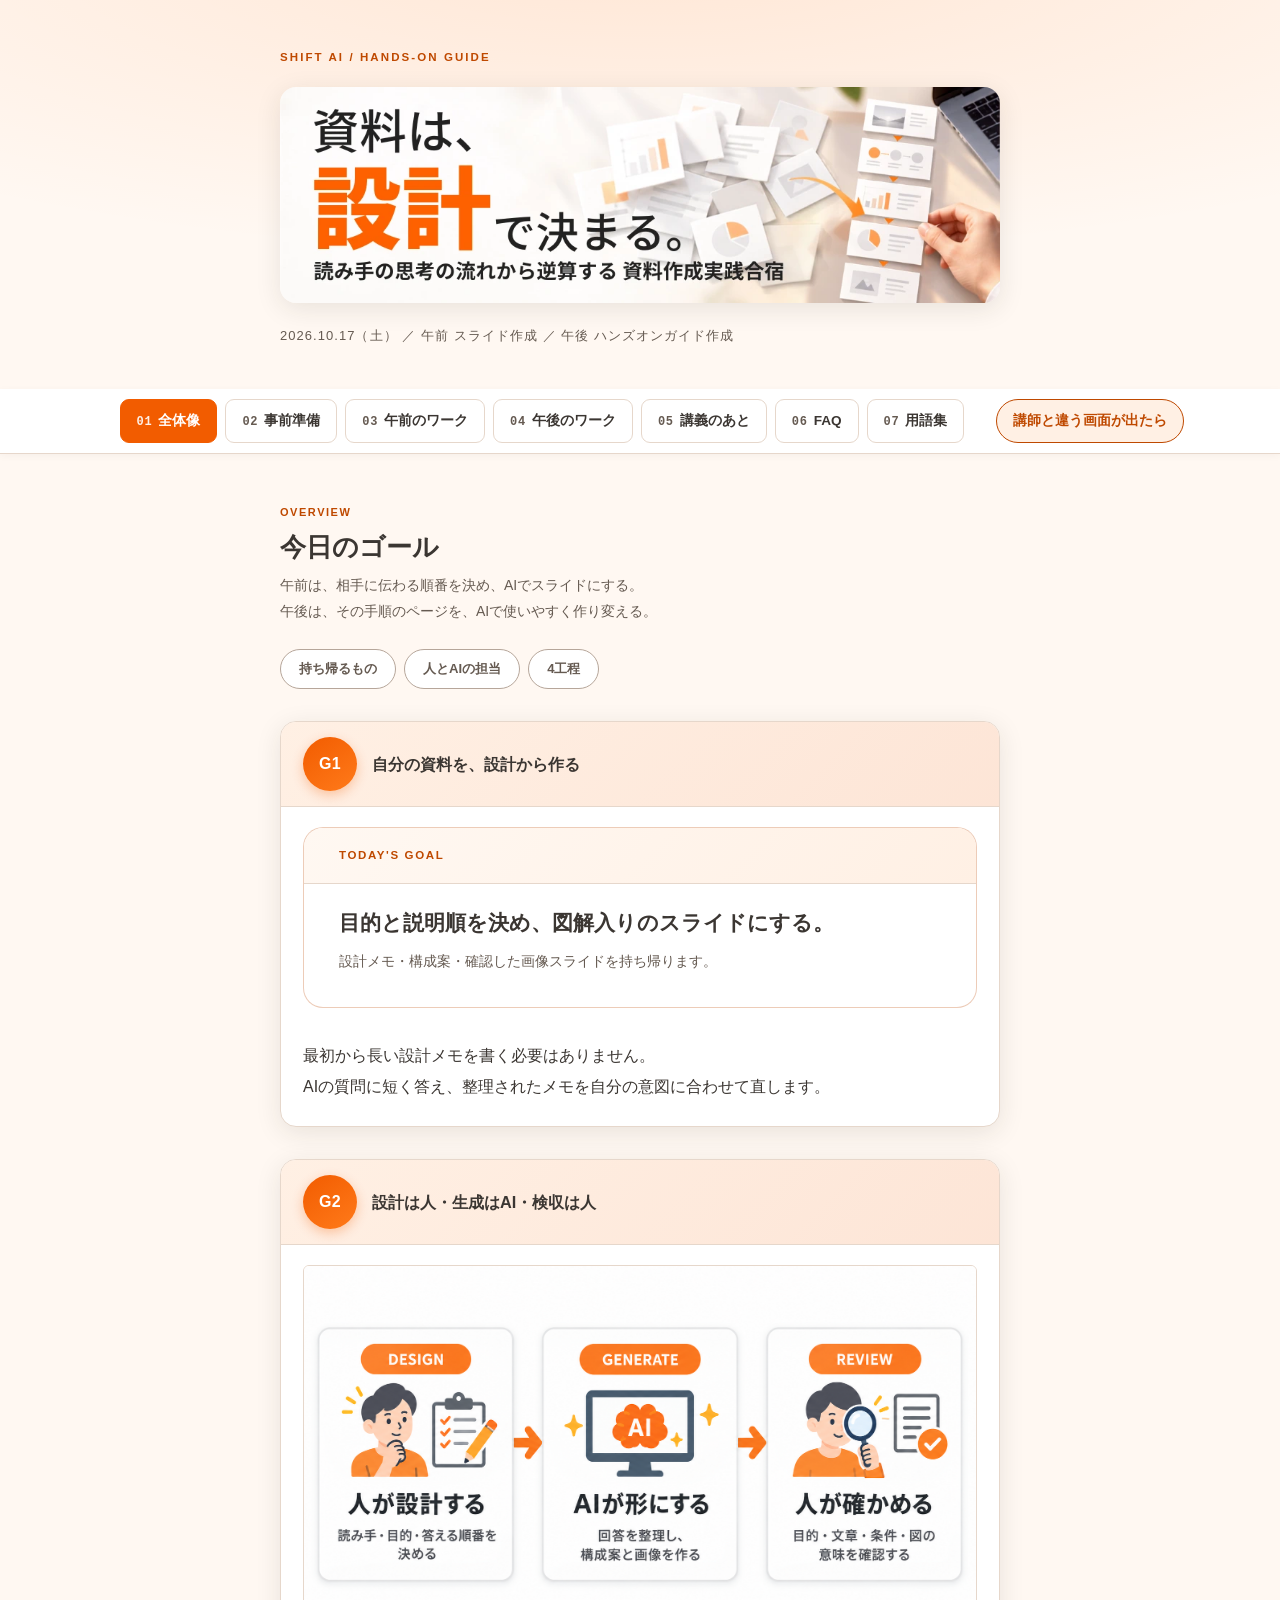
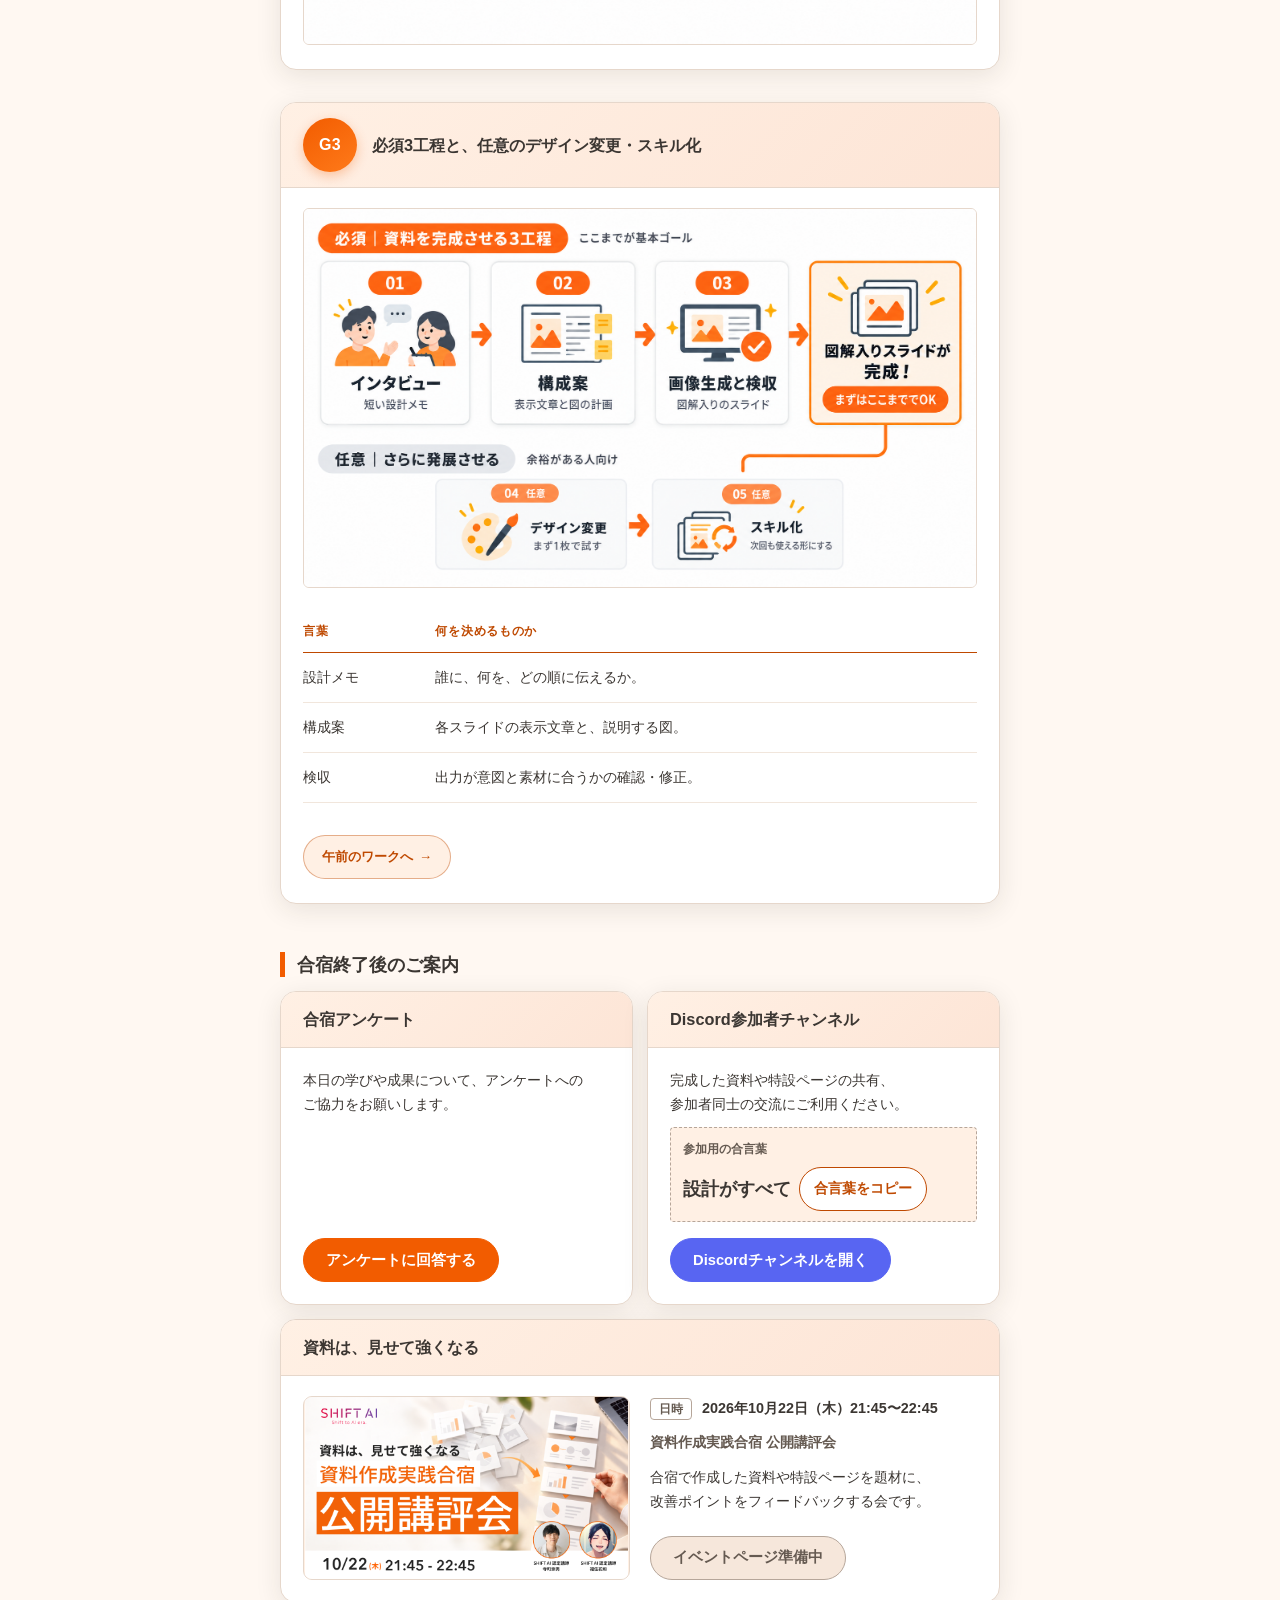
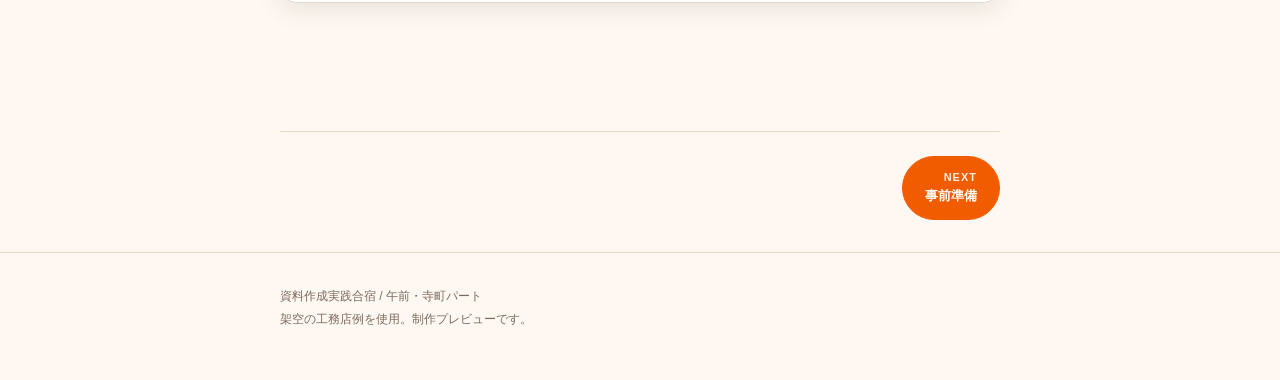
==== index.html @ 8710ec1e "参加特典：特典1から画像を生成したスキル（ZIP）の案内を削除（ワーク中のスキルと重複するため） Co-Authored-By: Claude Opus 5.5 <noreply@anthropic." ====
<!DOCTYPE html><html lang="ja"><head><meta charset="UTF-8"><meta name="viewport" content="width=device-width,initial-scale=1"><title>資料作成実践合宿｜ハンズオンガイド制作プレビュー</title><meta name="robots" content="noindex"><style>
/* ============ design tokens ============ */
/* ★トーン切替: デフォルト=中級者向けダークネイビー×ゴールド。
   初心者向けブライト系プリセットは references/components.md「トーン切替」参照。
   イベントの確定サムネイルがあれば配色をそちらに寄せる */
:root{
  --ink:#2A2E3D;
  --ink-sub:#5C6178;
  --ink-faint:#8A8FA3;
  --paper:#FFFFFF;
  --paper-warm:#FAF6EC;
  --line:#E2DDCB;
  --line-soft:#EEEAE0;
  --accent:#B8860B;
  --accent-soft:#F5EBD3;
  --accent-mid:#C2661E;
  --ok:#0E8A6E;
  --ok-soft:#E3F3EF;
  --bad:#B33A3A;
  --bad-soft:#F7E7E4;
  --tool:#4A5A8A;
  --tool-soft:#EAEEF7;
  --mono:"IBM Plex Mono","Noto Sans JP",monospace;
  --sans:"Noto Sans JP",-apple-system,BlinkMacSystemFont,sans-serif;
  --w-text:44rem;
  --sp-1:8px; --sp-2:16px; --sp-3:24px; --sp-4:32px; --sp-6:48px; --sp-8:64px; --sp-12:96px;
  --block:#1A2038;
  --accent-on-dark:#F0C878;
  --radius:6px;
  /* header/tabbar専用 */
  --head-bg:#0A0E1A;
  --head-line:#2B3350;
  --head-ink:#EDEEF3;
  --head-ink-sub:#9AA0BC;
  --head-accent:#D9A544;
  --head-accent-soft:rgba(217,165,68,.16);
}
*{margin:0;padding:0;box-sizing:border-box}
html{scroll-behavior:smooth;scroll-padding-top:132px}
body{
  font-family:var(--sans);
  font-feature-settings:"palt";
  color:var(--ink);
  background:var(--paper);
  line-height:1.95;
  font-size:16px;
  -webkit-font-smoothing:antialiased;
}
::selection{background:var(--accent-soft)}
.measure{max-width:var(--w-text);margin:0 auto;padding:0 var(--sp-3)}

/* ============ site header ============ */
.head{
  background:var(--head-bg);
  border-bottom:1px solid var(--head-line);
  padding:var(--sp-3) 0 var(--sp-2);
}
.head .inner{max-width:var(--w-text);margin:0 auto;padding:0 var(--sp-3)}
.head .brand{
  position:relative;padding-left:13px;display:inline-block;
  font-family:var(--mono);font-size:11px;letter-spacing:.22em;
  color:var(--head-accent);font-weight:600;text-transform:uppercase;
}
.head .brand::before{content:"";position:absolute;left:0;top:1px;bottom:1px;width:4px;background:var(--head-accent);border-radius:2px}
.head h1{font-size:clamp(19px,3vw,24px);font-weight:700;line-height:1.5;margin:4px 0 2px;color:var(--head-ink)}
.head .date{font-size:12px;color:var(--head-ink-sub);font-family:var(--mono);letter-spacing:.08em}

/* ============ tab bar ============ */
.tabbar{
  position:sticky;top:0;z-index:20;
  background:rgba(10,14,26,.92);backdrop-filter:blur(8px);
  border-bottom:1px solid var(--head-line);
}
.tabbar .inner{
  max-width:var(--w-text);margin:0 auto;padding:0 var(--sp-3);
  display:flex;gap:4px;overflow-x:auto;scrollbar-width:none;
}
.tabbar .inner::-webkit-scrollbar{display:none}
.tab{
  appearance:none;border:0;background:none;cursor:pointer;
  font-family:var(--sans);font-size:13.5px;font-weight:500;color:var(--head-ink-sub);
  padding:14px 14px 12px;white-space:nowrap;position:relative;
  border-bottom:2px solid transparent;line-height:1.4;
}
.tab .tno{font-family:var(--mono);font-size:10px;color:var(--head-ink-sub);margin-right:6px;letter-spacing:.06em;opacity:.75}
.tab:hover{color:var(--head-ink)}
.tab.on{color:var(--head-accent);font-weight:600;border-bottom-color:var(--head-accent);background:var(--head-accent-soft);border-radius:var(--radius) var(--radius) 0 0}
.tab.on .tno{color:var(--head-accent);opacity:1}

/* ============ panels ============ */
.panel{display:none;padding-bottom:var(--sp-8)}
.panel.on{display:block}
.panel-head{position:relative;background:var(--paper-warm);border:1px solid var(--line-soft);border-left:4px solid var(--accent);border-radius:0 var(--radius) var(--radius) 0;padding:var(--sp-4) var(--sp-4) var(--sp-3);margin:var(--sp-6) 0 var(--sp-4)}
.panel-head .kicker{
  font-family:var(--mono);font-size:11px;letter-spacing:.22em;
  text-transform:uppercase;color:var(--accent);font-weight:600;display:block;
}
.panel-head h2{font-size:clamp(23px,3.4vw,30px);font-weight:700;line-height:1.4;margin-top:6px}
.panel-head .desc{font-size:14px;color:var(--ink-sub);margin-top:8px;max-width:36em}

/* in-panel local index */
.local{
  display:flex;flex-wrap:wrap;gap:8px;margin:var(--sp-3) 0 0;
}
.local a{
  font-size:12.5px;color:var(--ink-sub);text-decoration:none;
  border:1px solid var(--line-soft);border-radius:999px;padding:4px 14px;
  background:var(--paper-warm);
}
.local a:hover{border-color:var(--accent);color:var(--accent)}
.local a b{font-family:var(--mono);font-weight:500;font-size:11px;margin-right:6px;color:var(--ink-faint)}

/* ============ sections ============ */
section.chap{padding:var(--sp-4) 0 0}
.chap-head{display:flex;align-items:baseline;gap:var(--sp-2);border-bottom:1px solid var(--line-soft);padding-bottom:var(--sp-1);margin-bottom:var(--sp-3)}
.chap-head .no{font-family:var(--mono);font-size:12px;color:var(--accent);letter-spacing:.08em;background:var(--accent-soft);padding:3px 9px;border-radius:4px;font-weight:500}
.chap-head h3{font-size:clamp(18px,2.4vw,21px);font-weight:700;line-height:1.5;margin:0}
.chap-head .when{margin-left:auto;font-size:11.5px;color:var(--ink-faint);white-space:nowrap}
h4{
  font-size:16.5px;font-weight:700;line-height:1.6;
  margin:var(--sp-6) 0 var(--sp-2);
  background:var(--block);color:#FFFFFF;
  padding:10px 18px;border-radius:var(--radius);
}
h4 .h4no{color:var(--accent-on-dark);font-family:var(--mono);font-size:12.5px;margin-right:8px}
h4 .wk{display:inline-block;background:var(--accent-on-dark);color:#1A2038;font-size:13px;font-weight:700;padding:2px 12px;border-radius:999px;margin-right:10px;vertical-align:2px;white-space:nowrap}
.tooltag{font-size:13px;color:var(--ink-sub);font-weight:600;margin:-6px 0 var(--sp-2);padding:6px 18px 0}
.tooltag b{color:var(--tool)}
p{margin:0 0 var(--sp-2)}
p.note{font-size:13.5px;color:var(--ink-sub)}
strong{font-weight:600}
em{font-style:normal;background:linear-gradient(transparent 68%,var(--accent-soft) 68%);font-weight:600}
code{font-family:var(--mono);font-size:.92em}

/* ============ setup link cards ============ */
.setup2{display:grid;grid-template-columns:1fr 1fr;gap:var(--sp-2);margin:var(--sp-2) 0 var(--sp-3)}
@media(max-width:640px){.setup2{grid-template-columns:1fr}}
.scard{border:1px solid var(--line-soft);border-radius:var(--radius);overflow:hidden;background:var(--paper);box-shadow:0 1px 4px rgba(42,46,61,.06)}
.scard .shead{background:var(--block);color:#fff;font-weight:700;font-size:15px;padding:12px 18px;line-height:1.5}
.scard .shead .ic{font-family:var(--mono);font-weight:500;margin-right:10px;opacity:.85}
.scard.codex .shead{background:var(--tool)}
.scard .sbody{padding:var(--sp-2) 18px var(--sp-3)}
.scard .sbody p{font-size:13.5px;color:var(--ink-sub);margin:0 0 var(--sp-2)}
.btnlink{display:inline-block;background:var(--accent-mid);color:#fff;font-weight:600;font-size:14px;text-decoration:none;padding:10px 22px;border-radius:var(--radius)}
.btnlink:hover{opacity:.88}
.btnlink::before{content:"↗";margin-right:8px;font-weight:400}
.jumplink{
  display:inline-flex;align-items:center;gap:6px;
  border:1px solid var(--accent);border-radius:999px;
  color:var(--accent);font-weight:600;font-size:13px;
  text-decoration:none;padding:8px 16px;margin-top:var(--sp-1);
}
.jumplink:hover{background:var(--accent-soft)}
.jumplink::after{content:"→"}

/* ============ steps ============ */
ol.steps{list-style:none;counter-reset:st;margin:var(--sp-3) 0}
ol.steps>li{
  counter-increment:st;position:relative;
  padding:var(--sp-2) 0 var(--sp-2) 52px;border-top:1px solid var(--line-soft);
}
ol.steps>li:last-child{border-bottom:1px solid var(--line-soft)}
ol.steps>li::before{
  content:counter(st,decimal-leading-zero);
  position:absolute;left:0;top:15px;width:30px;height:30px;
  display:flex;align-items:center;justify-content:center;
  background:var(--accent-soft);border-radius:50%;
  font-family:var(--mono);font-size:12px;color:var(--accent);font-weight:600;
}
ul.plain{margin:var(--sp-2) 0 var(--sp-2) 1.2em}
ul.plain li{margin-bottom:10px}

/* ============ callouts ============ */
.callout{
  border-left:3px solid var(--accent);background:var(--paper-warm);
  padding:var(--sp-2) var(--sp-3);margin:var(--sp-3) 0;font-size:14.5px;
  border-radius:0 var(--radius) var(--radius) 0;
}
.callout.ok{border-left-color:var(--ok);background:var(--ok-soft)}
.callout.tool{border-left-color:var(--tool);background:var(--tool-soft)}
.callout.ng{border-left-color:#C0392B;background:#FBEDEA;color:#8E2418}
.callout .ct{
  font-family:var(--mono);font-size:10.5px;letter-spacing:.18em;
  color:var(--accent);display:block;margin-bottom:4px;font-weight:500;
}
.callout.ok .ct{color:var(--ok)}
.callout.tool .ct{color:var(--tool)}
.callout.ng .ct{color:#C0392B}

/* ============ copy block ============ */
.copywrap{position:relative;margin:var(--sp-3) 0}
.copyhead{
  display:flex;align-items:center;justify-content:space-between;gap:12px;
  background:#050810;color:#fff;border-radius:var(--radius) var(--radius) 0 0;
  padding:8px 14px;font-size:12px;
}
.copyhead .fn{font-family:var(--mono);letter-spacing:.04em;color:#C2C2C2;line-height:1.5}
.copybtn{
  font-family:var(--sans);font-size:12px;font-weight:600;flex-shrink:0;
  background:transparent;color:#fff;border:1px solid #707070;border-radius:4px;
  padding:4px 12px;cursor:pointer;transition:.15s;
}
.copybtn:hover{border-color:#fff}
.copybtn.done{background:var(--ok);border-color:var(--ok)}
pre.copy{
  background:var(--paper-warm);border:1px solid var(--line-soft);border-top:0;
  border-radius:0 0 var(--radius) var(--radius);
  padding:var(--sp-3);overflow-x:auto;
  font-family:var(--mono);font-size:13px;line-height:1.85;color:var(--ink);
  white-space:pre-wrap;word-break:break-word;
}

/* ============ tables ============ */
.tblwrap{overflow-x:auto;margin:var(--sp-3) 0}
table{width:100%;border-collapse:collapse;font-size:14px}
th{
  text-align:left;font-size:11.5px;letter-spacing:.1em;color:var(--ink-faint);
  font-weight:500;border-bottom:1px solid var(--ink);padding:8px 12px 8px 0;
  font-family:var(--mono);white-space:nowrap;
}
td{border-bottom:1px solid var(--line-soft);padding:12px 12px 12px 0;vertical-align:top;line-height:1.8}
td b{color:var(--accent)}

/* ============ figure / screenshot slot ============ */
figure.shot{margin:var(--sp-3) 0}
figure.shot .ph{
  border:1px dashed var(--line);border-radius:var(--radius);
  background:repeating-linear-gradient(-45deg,var(--paper-warm) 0 12px,var(--paper) 12px 24px);
  min-height:110px;display:flex;align-items:center;justify-content:center;
  color:var(--ink-faint);font-size:12.5px;letter-spacing:.06em;text-align:center;padding:12px;
}
figure.shot.hero img{width:100%;border:1px solid var(--head-line);border-radius:var(--radius);display:block}
figure.shot.hero{margin:var(--sp-3) 0 0}
figure.shot img{width:100%;border:2px solid var(--accent);border-radius:var(--radius);display:block}
figure.shot figcaption{font-size:12px;color:var(--ink-faint);margin-top:6px}

/* ============ 当日のワーク：作業の追従目次 ============ */
.worktoc{
  position:sticky;top:var(--tabbar-h,52px);z-index:15;
  background:var(--paper);border-bottom:1px solid var(--line-soft);
  padding:8px 0;margin-bottom:var(--sp-3);
}
.worktoc-inner{display:flex;gap:6px;overflow-x:auto;scrollbar-width:none}
.worktoc-inner::-webkit-scrollbar{display:none}
.worktoc a{
  flex-shrink:0;text-decoration:none;
  border:1px solid var(--line-soft);border-radius:999px;
  font-family:var(--mono);font-size:12px;font-weight:600;color:var(--ink-sub);
  padding:6px 12px;white-space:nowrap;transition:border-color .12s,background .12s,color .12s;
}
.worktoc a:hover{border-color:var(--accent);color:var(--accent)}
.worktoc a.on{border-color:var(--accent);background:var(--accent-soft);color:var(--accent)}
h4[id^="work"]{scroll-margin-top:calc(var(--tabbar-h,52px) + var(--worktoc-h,44px) + 8px)}

/* ============ FAQ ============ */
#t4 details{border-top:1px solid var(--line-soft)}
#t4 details:last-of-type{border-bottom:1px solid var(--line-soft)}
#t4 summary{
  cursor:pointer;list-style:none;display:flex;gap:14px;align-items:baseline;
  padding:var(--sp-2) 4px;font-weight:600;font-size:15px;line-height:1.6;
}
#t4 summary::-webkit-details-marker{display:none}
#t4 summary .q{font-family:var(--mono);color:var(--accent);font-size:13px}
#t4 summary::after{content:"＋";margin-left:auto;color:var(--ink-faint);font-weight:400}
#t4 details[open] summary::after{content:"−"}
#t4 details .a{padding:0 4px var(--sp-3) 34px;font-size:14.5px;color:var(--ink-sub)}

/* ============ 章アコーディオン（講義のあと） ============ */
details.chap{padding:var(--sp-4) 0 0}
details.chap > summary.chap-head{cursor:pointer;list-style:none}
details.chap > summary.chap-head::-webkit-details-marker{display:none}
details.chap > summary.chap-head::after{
  content:"＋";margin-left:auto;color:var(--ink-faint);font-weight:400;
  font-size:16px;line-height:1;padding-left:var(--sp-2);
}
details.chap[open] > summary.chap-head::after{content:"−"}
details.chap > summary.chap-head:hover h3{color:var(--accent)}
details.chap > summary.chap-head:hover::after{color:var(--accent)}

/* ============ misc ============ */
.goal{
  background:var(--block);border:0;border-left:4px solid var(--accent);
  border-radius:0 var(--radius) var(--radius) 0;
  padding:var(--sp-4);margin:var(--sp-4) 0;color:#fff;
}
.goal .ct{font-family:var(--mono);font-size:10.5px;letter-spacing:.18em;color:var(--accent-on-dark);font-weight:600}
.goal p{margin:8px 0 0;font-size:17px;font-weight:600;line-height:1.8;color:#fff}
.goal p small{display:block;font-size:13px;font-weight:400;color:rgba(255,255,255,.72);margin-top:8px}
.flowline{font-family:var(--mono);font-size:12.5px;color:var(--ink-sub);background:var(--paper-warm);border:1px solid var(--line-soft);border-radius:var(--radius);padding:var(--sp-2) var(--sp-3);margin:var(--sp-3) 0;line-height:2;overflow-x:auto;white-space:nowrap}
.flowline b{color:var(--accent);font-weight:500}

/* ============ diagrams ============ */
.duo{display:grid;grid-template-columns:1fr auto 1fr;gap:var(--sp-2);align-items:stretch;margin:var(--sp-3) 0}
.duo .side{border:1px solid var(--line-soft);border-radius:var(--radius);padding:var(--sp-2) var(--sp-3);background:var(--paper-warm)}
.duo .side.hero{border-color:var(--accent);background:var(--accent-soft)}
.duo .lb{font-family:var(--mono);font-size:10.5px;letter-spacing:.16em;color:var(--ink-faint);display:block;margin-bottom:6px;font-weight:500}
.duo .side.hero .lb{color:var(--accent)}
.duo .big{font-weight:700;font-size:15px;line-height:1.7;display:block}
.duo .side p{font-size:12.5px;color:var(--ink-sub);margin:8px 0 0;line-height:1.8}
.duo .mid{align-self:center;color:var(--accent);font-family:var(--mono);font-size:16px;padding:0 2px}

.proc{display:flex;align-items:stretch;gap:0;margin:var(--sp-3) 0;overflow-x:auto;padding-bottom:4px}
.proc .st{flex:1;min-width:110px;border:1px solid var(--line-soft);border-radius:var(--radius);padding:12px 12px;background:var(--paper-warm)}
.proc .st .n{font-family:var(--mono);font-size:10px;color:var(--accent);letter-spacing:.14em;display:block;font-weight:500}
.proc .st .t{font-weight:600;font-size:13.5px;line-height:1.55;display:block;margin-top:3px}
.proc .st small{font-size:11.5px;color:var(--ink-sub);line-height:1.65;display:block;margin-top:4px}
.proc .ar{align-self:center;color:var(--accent);font-family:var(--mono);padding:0 6px;flex-shrink:0}

.cards3{display:grid;grid-template-columns:repeat(3,1fr);gap:var(--sp-2);margin:var(--sp-3) 0}
.cards3 .c{border:1px solid var(--line-soft);border-radius:var(--radius);padding:14px 16px;background:var(--paper-warm)}
.cards3 .c .n{font-family:var(--mono);font-size:10.5px;color:var(--accent);letter-spacing:.14em;display:block;font-weight:500}
.cards3 .c .t{font-weight:600;font-size:13.5px;line-height:1.6;display:block;margin-top:4px}
.cards3 .c small{font-size:11.5px;color:var(--ink-sub);line-height:1.65;display:block;margin-top:4px}

.cards4{display:grid;grid-template-columns:repeat(4,1fr);gap:var(--sp-2);margin:var(--sp-3) 0}
.cards4.subnav .cc{cursor:pointer;transition:border-color .12s,background .12s;user-select:none}
.cards4.subnav .cc:hover{border-color:var(--accent)}
.cards4.subnav .cc.on{border-color:var(--accent);background:var(--accent-soft)}
.cards4 .cc{border:1px solid var(--line-soft);border-radius:var(--radius);padding:14px 16px;background:var(--paper-warm)}
.cards4 .cc .nm{font-weight:700;font-size:14px}
.cards4 .cc .dots{font-size:11px;color:var(--ink-sub);margin-top:6px;display:block}
.subpane2{display:none}
.subpane2.on{display:block}

/* ============ 公開方法などの5択カード＝サブタブ切り替え ============ */
.pubgrid{display:grid;grid-template-columns:repeat(5,1fr);gap:var(--sp-2);margin:var(--sp-3) 0}
.pubgrid.subnav .pc{cursor:pointer;transition:border-color .12s,background .12s;user-select:none}
.pubgrid.subnav .pc:hover{border-color:var(--accent)}
.pubgrid.subnav .pc.on{border-color:var(--accent);background:var(--accent-soft)}
.pubgrid .pc{border:1px solid var(--line-soft);border-radius:var(--radius);padding:16px;background:#fff}
.pubgrid .pc.reco{border-color:var(--accent)}
.pubgrid .pc .nm{font-weight:700;font-size:15px}
.pubgrid .pc .reco-tag{font-family:var(--mono);font-size:9.5px;letter-spacing:.14em;color:var(--accent);border:1px solid var(--accent);border-radius:3px;padding:1px 6px;margin-left:8px;vertical-align:2px}
.pubgrid .pc .dots{font-size:11px;color:var(--ink-sub);margin-top:6px;display:block}
.pubgrid .pc .dots b{color:var(--accent);letter-spacing:2px;font-weight:400}
.pubgrid .pc p{font-size:12px;color:var(--ink-sub);margin:8px 0 0;line-height:1.7}
.pubpane{display:none}
.pubpane.on{display:block}
@media (max-width:640px){.pubgrid{grid-template-columns:1fr}}

/* ============ 選択クイズ（チップ選択→その場で答え合わせ） ============ */
.maptable td.pick{padding-top:10px;padding-bottom:10px}
.chipset{display:flex;flex-wrap:wrap;gap:6px}
.chip{
  appearance:none;border:1px solid var(--line-soft);border-radius:999px;
  background:var(--paper-warm);color:var(--ink-sub);
  font-family:var(--sans);font-size:12.5px;font-weight:600;
  padding:6px 14px;cursor:pointer;transition:border-color .12s,background .12s,color .12s;
}
.chip:hover{border-color:var(--accent)}
.chip.sel{border-color:var(--accent);background:var(--accent-soft);color:var(--ink)}
.maptable.checked .chip{cursor:default;pointer-events:none}
.maptable.checked .chip.sel.correct{border-color:var(--ok);background:var(--ok-soft);color:var(--ok)}
.maptable.checked .chip.sel.wrong{border-color:var(--bad);background:var(--bad-soft);color:var(--bad)}
.maptable.checked .chip.answer{border-color:var(--ok);color:var(--ok)}
.verdict{display:block;margin-top:6px;font-size:12px;color:var(--ink-sub);min-height:1.4em}
.verdict.correct{color:var(--ok)}
.verdict.wrong{color:var(--bad)}
.mapctrls{display:flex;gap:10px;flex-wrap:wrap;margin-top:var(--sp-2)}
.checkbtn{
  appearance:none;border:1px solid var(--accent);border-radius:var(--radius);
  background:var(--accent-soft);color:var(--accent);font-weight:600;font-size:13px;
  padding:9px 20px;cursor:pointer;font-family:var(--sans);
}
.checkbtn:hover{background:var(--accent);color:#fff}
.checkbtn.ghost{background:transparent;color:var(--ink-sub);border-color:var(--line-soft)}
.checkbtn.ghost:hover{border-color:var(--accent);color:var(--accent);background:var(--accent-soft)}
.mapmsg{font-size:12.5px;color:var(--ink-faint);margin-top:8px}

/* ============ ライブ計算フォーム（価値換算） ============ */
.calc{border:1px solid var(--line-soft);border-radius:var(--radius);background:var(--paper-warm);padding:var(--sp-3);margin:var(--sp-3) 0}
.calc-row{display:flex;flex-wrap:wrap;gap:var(--sp-2);margin-bottom:var(--sp-2)}
.calc-row label{flex:1;min-width:150px;display:flex;flex-direction:column;gap:4px;font-size:12px;color:var(--ink-sub);font-family:var(--mono)}
.calc-row input,.calc-row select{
  font-family:var(--sans);font-size:14px;color:var(--ink);
  border:1px solid var(--line-soft);border-radius:var(--radius);
  background:var(--paper);padding:8px 10px;
}
.calc-row input:focus,.calc-row select:focus{outline:none;border-color:var(--accent)}
.calc-result{border-top:1px dashed var(--line-soft);margin-top:var(--sp-1);padding-top:var(--sp-2);display:flex;flex-direction:column;gap:6px}
.calc-result .r-line{font-size:14px;color:var(--ink-sub)}
.calc-result b{color:var(--ink);font-weight:600}
.calc-result .big{color:var(--accent);font-size:18px}
@media (max-width:640px){.calc-row label{min-width:100%}}

/* ============ 分岐図（1つの壁→2つの解決策） ============ */
.walltwo{margin:var(--sp-3) 0}
.walltwo .wall{
  border:1px solid var(--line);border-radius:var(--radius);
  background:var(--paper-warm);padding:10px 16px;text-align:center;
  font-size:13.5px;color:var(--ink-sub);
}
.walltwo .wall b{color:var(--ink);font-weight:600}
.walltwo .arrows{display:flex;justify-content:space-around;color:var(--accent);font-family:var(--mono);font-size:20px;line-height:1;padding:4px 0}
.walltwo .branches{display:grid;grid-template-columns:1fr 1fr;gap:var(--sp-2)}
.walltwo .branch{border:1.5px solid var(--accent);border-radius:var(--radius);padding:14px 16px;background:#fff}
.walltwo .branch .lb{font-family:var(--mono);font-size:11px;letter-spacing:.14em;color:var(--accent);font-weight:600;display:block}
.walltwo .branch .t{font-weight:700;font-size:14.5px;display:block;margin-top:4px;line-height:1.6}
.walltwo .branch small{font-size:11.5px;color:var(--ink-sub);display:block;margin-top:6px;line-height:1.7}
@media (max-width:640px){.walltwo .branches{grid-template-columns:1fr}}

@media (max-width:640px){
  .duo{grid-template-columns:1fr}
  .duo .mid{transform:rotate(90deg);justify-self:center;padding:2px 0}
  .cards3,.cards4{grid-template-columns:1fr}
}

/* 文節単位の折り返し：.uで囲んだまとまりの途中では改行させない */
/* CJK文字はdisplay:inline-blockだけでは内部でも改行されうるため、white-space:nowrapを併用する */
.u{display:inline-block;white-space:nowrap}

/* 和文の1文字落ち対策：見出し・カード類は行長を均等化、本文は末尾の孤立を回避 */
h1,h2,h3,h4,
.duo .big,.duo .side p,
.proc .st .t,.proc .st small,
.cards3 .c .t,.cards3 .c small,
.cards4 .cc .nm,
.walltwo .branch .t,.walltwo .branch small,
.goal p{text-wrap:balance}
p,li,details .a,.callout,td{text-wrap:pretty}

/* prev/next pager */
.pager{
  display:flex;justify-content:space-between;gap:var(--sp-2);
  margin-top:var(--sp-8);border-top:1px solid var(--line);padding-top:var(--sp-3);
}
.pager button{
  appearance:none;border:1px solid var(--line);background:var(--paper-warm);border-radius:var(--radius);
  font-family:var(--sans);font-size:13px;color:var(--ink);cursor:pointer;
  padding:12px 18px;line-height:1.6;text-align:left;max-width:48%;
}
.pager button:hover{border-color:var(--accent);color:var(--accent)}
.pager button small{display:block;font-family:var(--mono);font-size:10px;letter-spacing:.14em;color:var(--ink-faint)}
.pager .next{text-align:right;margin-left:auto}

footer.site{
  border-top:1px solid var(--line);
  padding:var(--sp-4) 0 var(--sp-6);font-size:12px;color:var(--ink-faint);
}
a.txt{color:var(--accent);text-decoration:underline;text-underline-offset:3px}

@media (max-width:640px){
  body{font-size:15px}
  .tab{padding:12px 10px 10px;font-size:12.5px}
  .pager button{max-width:100%}
}
@media (prefers-reduced-motion:reduce){html{scroll-behavior:auto}}


:root{--ink:#3B3632;--ink-sub:#655A51;--ink-faint:#7B6A5D;--paper-warm:#FFF8F2;--line:#E6D7CB;--line-soft:#F1E6DC;--accent:#B94700;--accent-bright:#FF6500;--accent-soft:#FFF0E4;--accent-mid:#B94700;--block:#2D2722;--accent-on-dark:#FFB67A;--tool:#A3471C;--tool-soft:#FFF0E4;--head-bg:#FFFFFF;--head-line:#E6D7CB;--head-ink:#292521;--head-ink-sub:#655A51;--head-accent:#B94700;--head-accent-soft:#FFF0E4;--w-text:48rem;--shot-line:#9C8B7D;--shot-frame:#F4ECE4;}
.tabbar{background:rgba(255,255,255,.96)}
.head{padding:40px 0 24px}.head h1{font-size:clamp(24px,4vw,34px);margin:12px 0;line-height:1.5}
.head .brand{font-size:11px}.head .date{font-family:var(--sans);font-size:13px}
.head h1.thumbnail-title{font-size:0;line-height:0;margin:16px 0 20px}
.thumbnail-title img{display:block;width:100%;height:auto;border-radius:4px}
.head .brand::before,.tab.on{border-bottom-color:var(--accent-bright)}
.head .brand::before{background:var(--accent-bright)}
.panel-head,.goal{border-left-color:var(--accent-bright)}
h4 .wk{color:var(--ink)}
.goal{background:var(--accent-soft);border:1px solid var(--line);border-left:4px solid var(--accent);color:var(--ink)}
.goal p{color:var(--ink);font-size:21px}.goal .ct{color:var(--accent)}.goal p small{color:var(--ink-sub);font-size:14px}
.preview-note{font-size:12px;background:var(--paper-warm);border-bottom:1px solid var(--line-soft);padding:8px 0;color:var(--ink-sub)}
a{color:var(--accent);text-underline-offset:3px}.scard{box-shadow:none}
figure.shot img{border:1px solid var(--line);cursor:zoom-in}
figure.shot .ph{background:var(--paper-warm);min-height:86px}
.prompt-details{border:1px solid var(--line-soft);border-top:0;border-radius:0 0 6px 6px}
.prompt-details summary{cursor:pointer;padding:10px 14px;font-size:13px;color:var(--ink-sub)}
.prompt-details pre.copy{margin:0;border:0;max-height:32rem;overflow:auto;border-radius:0}
.copyhead{background:var(--ink)}.copyhead .fn{color:#FFF3E9}
.downloads{display:flex;flex-wrap:wrap;gap:10px;margin:18px 0}
.s20-grid{display:grid;grid-template-columns:repeat(2,minmax(0,1fr));gap:28px 20px;margin:24px 0}.s20-card{min-width:0}.s20-img{display:block;line-height:0;border:1px solid var(--line);border-radius:4px;overflow:hidden;background:#F5F5F5}.s20-img img{width:100%;aspect-ratio:16/9;object-fit:contain;display:block}.s20-name{font-weight:600;margin:10px 0 0;line-height:1.6}.s20-no{font-family:var(--mono);color:var(--accent);margin-right:8px;font-size:13px}.s20-desc{font-size:13px;color:var(--ink-sub);margin:2px 0 0;line-height:1.7}.s20-sw{display:flex;gap:4px;margin:8px 0 0}.s20-sw span{width:28px;height:16px;border:1px solid rgba(0,0,0,.16);border-radius:3px}.s20-card .copywrap{margin:12px 0 0}.s20-lead{font-size:14px;margin:16px 0 0}@media(max-width:640px){.s20-grid{grid-template-columns:1fr}}
.bonus{position:relative;margin:var(--sp-4) 0 var(--sp-2);padding:28px 28px 24px;background:var(--ink);color:#fff;border-radius:8px;border-top:4px solid var(--accent)}.bonus-kicker{font-family:var(--mono);font-size:11px;letter-spacing:.18em;color:#FFB27A;margin:0}.bonus-title{font-size:26px;font-weight:700;line-height:1.4;margin:6px 0 4px;letter-spacing:.04em}.bonus-lead{font-size:14px;color:#E9E2DA;margin:0 0 18px}.bonus-item{background:#fff;color:var(--ink);border-radius:6px;margin-top:12px;overflow:hidden}.bonus-item>summary{display:grid;grid-template-columns:auto 1fr auto;column-gap:14px;align-items:center;padding:18px 20px;cursor:pointer;list-style:none}.bonus-item>summary::-webkit-details-marker{display:none}.bonus-item>summary::after{content:"開く ＋";grid-row:1/3;grid-column:3;font-size:12px;font-weight:600;color:var(--accent);white-space:nowrap}.bonus-item[open]>summary::after{content:"閉じる −"}.bonus-item>summary:hover .bonus-name{color:var(--accent)}.bonus-item>summary:focus-visible{outline:3px solid var(--accent);outline-offset:-3px}.bonus-tag{grid-row:1/3;font-size:12px;font-weight:600;color:#fff;background:var(--accent);padding:4px 10px;border-radius:4px;white-space:nowrap}.bonus-name{font-size:17px;font-weight:700;line-height:1.5}.bonus-desc{grid-column:2;font-size:13px;color:var(--ink-sub);line-height:1.7}.bonus-body{padding:4px 20px 24px;border-top:1px solid var(--line-soft)}@media(max-width:640px){.bonus{padding:22px 10px 12px}.bonus-kicker,.bonus-title,.bonus-lead{padding:0 6px}.bonus-title{font-size:22px}.bonus-item>summary{grid-template-columns:1fr auto;row-gap:6px;padding:16px}.bonus-tag{grid-row:auto;justify-self:start}.bonus-name,.bonus-desc{grid-column:1}.bonus-item>summary::after{grid-row:1;grid-column:2}.bonus-body{padding:4px 14px 20px}}
.downloads a{font-size:13px;border:1px solid var(--line);border-radius:4px;padding:6px 12px;text-decoration:none}
.section-intro{font-size:15px;color:var(--ink-sub)}
.style-grid{display:grid;grid-template-columns:repeat(3,1fr);gap:12px;margin:24px 0}
.style-option{font-family:var(--sans);color:var(--ink);background:#fff;border:1px solid var(--line);padding:0;cursor:pointer;text-align:left;border-radius:4px;overflow:hidden}
.style-option.on{border:2px solid var(--accent)}.style-option img{width:100%;display:block;aspect-ratio:16/9;object-fit:contain}
.style-option span{display:block;padding:8px 10px;font-size:12px;font-weight:600;line-height:1.6}
.style-option small{display:block;font-size:11px;font-weight:400;color:var(--ink-sub)}
.style-target{display:block;font-size:13px;margin:16px 0}.style-target input{width:100%;margin-top:6px;padding:10px 12px;border:1px solid var(--line);border-radius:4px;font:inherit}
.palette-row{display:grid;grid-template-columns:repeat(4,1fr);gap:12px;margin:20px 0}
.palette{font-size:12px;border-top:1px solid var(--line);padding-top:10px}.swatches{display:flex;gap:4px;margin:8px 0}.swatches span{height:30px;flex:1;border:1px solid var(--line);border-radius:3px}
.part-table td{min-width:100px}.part-table th{white-space:normal}
.mini-copy pre.copy{font-size:12px;padding:12px}.mini-copy .copyhead{padding:6px 10px}
.review-checks{list-style:none;margin:18px 0}.review-checks li{border-bottom:1px solid var(--line-soft);padding:9px 0}
.sample-memo{border:1px solid var(--line);padding:20px;background:var(--paper-warm)}.sample-memo p:last-child{margin-bottom:0}
.proc .st{min-width:0}.proc .st .t{font-size:14px}
footer.site{margin-top:32px}
[hidden]{display:none!important}
@media(max-width:640px){.head{padding:24px 0 18px}.head h1{font-size:25px}.panel-head{padding:24px 20px}.goal{padding:24px 20px}.goal p{font-size:18px}.proc{flex-direction:column;overflow:visible;gap:8px}.proc .ar{align-self:center;transform:rotate(90deg);padding:0}.style-grid{grid-template-columns:repeat(2,1fr);gap:8px}.palette-row{grid-template-columns:repeat(2,1fr)}.measure{padding:0 20px}h4{padding:12px 14px}.tooltag{padding-left:14px}.head .inner,.tabbar .inner{padding-left:20px;padding-right:20px}.u{max-width:100%}.tblwrap{max-width:100%}}
.partswitch{display:grid;grid-template-columns:minmax(0,1fr) minmax(0,1fr);gap:var(--sp-2);margin:var(--sp-6) 0 0}
.partbtn{display:flex;flex-direction:column;align-items:flex-start;gap:4px;padding:var(--sp-2) var(--sp-3);border:1px solid var(--line);border-radius:var(--radius);background:var(--paper,#fff);color:var(--ink-sub);font:inherit;text-align:left;cursor:pointer}
.partbtn .pn{font-family:var(--mono);font-size:11px;letter-spacing:.08em;color:var(--ink-faint)}
.partbtn .pt{font-size:17px;font-weight:600;color:var(--ink);text-wrap:balance}
.partbtn:hover{border-color:var(--accent)}
.partbtn.on{border:2px solid var(--accent);background:var(--accent-soft)}
.partbtn.on .pn,.partbtn.on .pt{color:var(--accent)}
.part{display:none}
.part.on{display:block}
@media(max-width:640px){.partswitch{gap:var(--sp-1)}.partbtn{padding:12px 14px}.partbtn .pt{font-size:14.5px}}
/* 操作画面のスクリーンショット：白い画面が背景に溶けないよう枠を付ける */
figure.shot img[src*="images/shots/"]{border:3px solid var(--shot-line);border-radius:var(--radius);padding:6px;background:var(--shot-frame)}
/* 作業の目次：スマホ・狭い画面は上部の横並び、広い画面は左のサイドバー */
.worktoc .wt-g{display:none}
@media (min-width:1200px){
  .worktoc{position:fixed;top:calc(var(--tabbar-h,52px) + var(--sp-3));left:calc(50% - var(--w-text) / 2 - 220px);width:190px;
    max-height:calc(100vh - var(--tabbar-h,52px) - var(--sp-6));overflow-y:auto;border-bottom:0;padding:0;margin:0;background:transparent;
    opacity:0;visibility:hidden;transition:opacity .15s}
  .worktoc.vis{opacity:1;visibility:visible}
  .worktoc-inner{flex-direction:column;gap:4px;overflow-x:visible}
  .worktoc a{border-radius:var(--radius);white-space:normal;padding:5px 10px}
  .worktoc .wt-g{display:block;font-family:var(--mono);font-size:10.5px;letter-spacing:.12em;color:var(--ink-faint);font-weight:600;margin:12px 0 2px 2px}
  .worktoc .wt-g:first-child{margin-top:0}
}
/* ============ 特典1：講義スライドのページめくり ============ */
.sv{margin:16px 0 8px}.sv-stage{position:relative;border:1px solid var(--line-soft);border-radius:6px;overflow:hidden;background:#fff;touch-action:pan-y}.sv-img{display:block;width:100%;height:auto;aspect-ratio:16/9}.sv-bar{display:flex;align-items:center;justify-content:space-between;gap:8px;margin-top:10px}.sv-count{font-family:var(--mono);font-size:13px;color:var(--ink-sub)}.sv-btn{display:inline-flex;align-items:center;justify-content:center;min-height:44px;padding:9px 18px;border:1px solid var(--line-soft);border-radius:50px;background:#fff;color:var(--ink);font:inherit;font-size:14px;font-weight:600;text-decoration:none;cursor:pointer}.sv-btn:hover{border-color:var(--accent);color:var(--accent)}.sv-btn[disabled]{opacity:.4;cursor:not-allowed}.sv-btn[disabled]:hover{border-color:var(--line-soft);color:var(--ink)}.sv-btn--primary{background:var(--accent);border-color:var(--accent);color:#fff}.sv-btn--primary:hover{color:#fff;opacity:.9}.sv-dl{display:flex;flex-wrap:wrap;align-items:center;justify-content:center;gap:6px 12px;margin:16px 0 0}.sv-dl-note{font-size:12px;color:var(--ink-sub)}.sv-files{display:grid;gap:12px;margin-top:20px}.sv-file{border:1px solid var(--line-soft);border-radius:6px;padding:14px 16px}.sv-file p{margin:0 0 8px;font-size:14px}.sv-file .sv-dl{margin:12px 0 0;justify-content:flex-start}.sv-file__name{font-weight:700;font-size:15px!important}
</style><link rel="stylesheet" href="css/tokens.css"><link rel="stylesheet" href="css/site.css"><link rel="stylesheet" href="css/modal.css"><link rel="stylesheet" href="css/index-ux.css"><link rel="stylesheet" href="css/pm.css"><link rel="stylesheet" href="css/apps.css"><link rel="stylesheet" href="css/glossary.css"></head><body><header class="head"><div class="inner"><span class="brand">SHIFT AI / Hands-on Guide</span><h1 class="thumbnail-title"><img src="images/event-thumbnail.webp" width="1000" height="300" alt="資料は、設計で決まる。読み手の思考の流れから逆算する 資料作成実践合宿" fetchpriority="high"></h1><p class="date"><span class="u">2026.10.17（土）</span> ／ <span class="u">午前 スライド作成</span> ／ <span class="u">午後 ハンズオンガイド作成</span></p></div></header><nav class="tabbar" aria-label="ガイドのタブ"><div class="inner" role="tablist"><button class="tab on" role="tab" data-tab="t0" aria-controls="t0" aria-selected="true"><span class="tno">01</span>全体像</button><button class="tab" role="tab" data-tab="t1" aria-controls="t1" aria-selected="false"><span class="tno">02</span>事前準備</button><button class="tab" role="tab" data-tab="t2" aria-controls="t2" aria-selected="false"><span class="tno">03</span>午前のワーク</button><button class="tab" role="tab" data-tab="tpm" aria-controls="tpm" aria-selected="false"><span class="tno">04</span>午後のワーク</button><button class="tab" role="tab" data-tab="t3" aria-controls="t3w" aria-selected="false"><span class="tno">05</span>講義のあと</button><button class="tab" role="tab" data-tab="t4" aria-controls="t4" aria-selected="false"><span class="tno">06</span>FAQ</button><button class="tab" role="tab" data-tab="tg" aria-controls="tg" aria-selected="false"><span class="tno">07</span>用語集</button></div><button type="button" class="tabbar__help" id="help-open" aria-haspopup="dialog">講師と違う画面が出たら</button></nav><main class="measure"><div class="panel on" id="t0" role="tabpanel"><div class="panel-head"><span class="kicker">OVERVIEW</span><h2>今日のゴール</h2><p class="desc">午前は、相手に伝わる順番を決め、AIでスライドにする。<br>午後は、その手順のページを、AIで使いやすく作り変える。</p><nav class="local"><a href="#s1">持ち帰るもの</a><a href="#s2">人とAIの担当</a><a href="#s3">4工程</a></nav></div><section class="chap" id="s1"><div class="chap-head"><span class="no">G1</span><h3>自分の資料を、設計から作る</h3></div><div class="goal"><span class="ct">TODAY'S GOAL</span><p><span class="u">目的と説明順を決め、</span><span class="u">図解入りのスライドにする。</span><small>設計メモ・構成案・確認した画像スライドを持ち帰ります。</small></p></div><p>最初から長い設計メモを書く必要はありません。<br>AIの質問に短く答え、整理されたメモを自分の意図に合わせて直します。</p></section><section class="chap" id="s2"><div class="chap-head"><span class="no">G2</span><h3>設計は人・生成はAI・検収は人</h3></div><figure class="shot"><a href="images/g2-design-generate-review.png" target="_blank" rel="noopener"><img src="images/g2-design-generate-review.png" width="1672" height="941" alt="人が設計する（DESIGN：読み手・目的・答える順番を決める）、AIが形にする（GENERATE：回答を整理し、構成案と画像を作る）、人が確かめる（REVIEW：目的・文章・条件・図の意味を確認する）の3段階を、矢印でつないだ図" style="height:auto"></a></figure></section><section class="chap" id="s3"><div class="chap-head"><span class="no">G3</span><h3>必須3工程と、任意のデザイン変更・スキル化</h3></div><figure class="shot"><a href="images/g3-workflow-steps.png" target="_blank" rel="noopener"><img src="images/g3-workflow-steps.png" width="1672" height="941" alt="必須の3工程は、01 インタビュー（短い設計メモ）、02 構成案（表示文章と図の計画）、03 画像生成と検収（図解入りのスライド）で、ここまでで基本ゴールの図解入りスライドが完成します。余裕がある人向けの任意の工程は、04 デザイン変更（まず1枚で試す）、05 スキル化（次回も使える形にする）です。" style="height:auto"></a></figure><div class="tblwrap"><table><tr><th>言葉</th><th>何を決めるものか</th></tr><tr><td>設計メモ</td><td>誰に、何を、どの順に伝えるか。</td></tr><tr><td>構成案</td><td>各スライドの表示文章と、説明する図。</td></tr><tr><td>検収</td><td>出力が意図と素材に合うかの確認・修正。</td></tr></table></div><a class="jumplink" href="#s7">午前のワークへ</a></section><section class="after" id="after" aria-labelledby="after-h"><h3 class="after-h" id="after-h">合宿終了後のご案内</h3><div class="after-grid"><article class="after-card"><h4 class="after-hd">合宿アンケート</h4><div class="after-bd"><p>本日の学びや成果について、アンケートへのご協力をお願いします。</p><div class="after-act"><a class="after-btn" href="https://forms.gle/zAZoeHX2GEFL9y4C7" target="_blank" rel="noopener noreferrer">アンケートに回答する<span class="ux-vh">（新しいタブで開きます）</span></a></div></div></article><article class="after-card"><h4 class="after-hd">Discord参加者チャンネル</h4><div class="after-bd"><p>完成した資料や特設ページの共有、参加者同士の交流にご利用ください。</p><div class="after-pass"><span class="after-pass__l">参加用の合言葉</span><span class="after-pass__row"><code class="after-pass__v">設計がすべて</code><button type="button" class="after-copy" data-copy-text="設計がすべて" aria-label="合言葉「設計がすべて」をコピー">合言葉をコピー</button></span></div><div class="after-act"><a class="after-btn after-btn--discord" href="https://discordapp.com/channels/1390567808148045907/1428180934792056966" target="_blank" rel="noopener noreferrer">Discordチャンネルを開く<span class="ux-vh">（新しいタブで開きます）</span></a></div></div></article></div><article class="after-card after-event" id="after-event" data-event-url=""><h4 class="after-hd">資料は、見せて強くなる</h4><div class="after-bd after-bd--ev"><figure class="after-thumb"><img src="images/1022_%E3%82%B5%E3%83%A0%E3%83%8D%E3%82%A4%E3%83%AB.png" width="1920" height="1080" loading="lazy" alt="公開講評会のサムネイル。資料は、見せて強くなる。資料作成実践合宿 公開講評会。10月22日（木）21:45〜22:45。"></figure><div class="after-ev"><p class="after-when"><span>日時</span>2026年10月22日（木）21:45〜22:45</p><p class="after-sub">資料作成実践合宿 公開講評会</p><p>合宿で作成した資料や特設ページを題材に、改善ポイントをフィードバックする会です。</p><div class="after-act"><span class="after-btn is-pending" role="link" aria-disabled="true">イベントページ準備中</span></div></div></div></article></section></div>
<div class="panel" id="t1" role="tabpanel"><div class="panel-head"><span class="kicker">PREPARATION</span><h2>題材と保存先を用意する</h2><p class="desc">自分のテーマを一言で。<br>題材が未定なら、工務店の架空例から始められます。</p><nav class="local"><a href="#s4">作る題材</a><a href="#s5">Codexと保存先</a><a href="#s6">工務店の例</a></nav></div><section class="chap" id="s4"><div class="chap-head"><span class="no">P1</span><h3>どんな資料を作るか</h3></div><p>最近作った資料、または次に作る予定の資料を1つ選びます。<br>手元のメモは整えず、そのまま使えます。</p><div class="callout">例：上司に新しい運用を提案する資料、取引先へのサービス説明、社内の手順を伝える資料。</div><p>社外へ渡せない情報は、公開できる範囲へ置き換えます。<br>価格・条件が分からない場合は、推測せず「未確認」で残します。</p></section><section class="chap" id="s5"><div class="chap-head"><span class="no">P2</span><h3>Codexと作業フォルダー</h3></div><p>使うツールはCodexです。<br>成果物を1つの作業フォルダーへ集め、W1からW4まで同じ会話で進めます。</p><p class="tooltag">操作するもの：<b>Codexと、選択した作業フォルダー</b></p><p>Codexを開くと、入力欄の上に作業フォルダーの名前が出ます。<br>名前を押すと一覧が開き、使うフォルダーを選べます。</p><figure class="shot"><a href="images/shots/prep-codex.webp" target="_blank" rel="noopener"><img src="images/shots/prep-codex.webp" alt="Codexの最初の画面。入力欄の上に作業フォルダー名が表示されている" loading="lazy"></a><figcaption>入力欄の上のフォルダー名が、今の作業フォルダーです。</figcaption></figure><figure class="shot"><a href="images/shots/prep-folder.webp" target="_blank" rel="noopener"><img src="images/shots/prep-folder.webp" alt="フォルダー名を押して開いた一覧から作業フォルダーを選んでいる画面" loading="lazy"></a><figcaption>一覧から選びます。一覧にないフォルダーは「新しいプロジェクト」から追加します。</figcaption></figure><div class="copywrap mini-copy"><div class="copyhead"><span class="fn">成果物の保存先（ワーク中にAIが作成）</span><button type="button" class="copybtn">コピー</button></div><pre class="copy">作業フォルダー/
  00_素材.md
  01_設計メモ.md
  02_構成案.md
  03_検収メモ.md
  slides_（題材の短い名前）/
    slide_01.png …
    slide_03_v2.png（修正版）</pre></div><p class="note">画像生成が使えない場合の復帰ルートは、W3とFAQにあります。<br>未確認の環境設定を推測で変更せず、講師の案内を確認します。</p></section><section class="chap" id="s6"><div class="chap-head"><span class="no">P3</span><h3>題材がない人は工務店の例を使う</h3></div><p>自分の案件が思い浮かばない人は、この架空の案件で進めます。<br>W1でAIに聞かれたら、下のメモを見ながら自分の言葉で答えます。</p><div class="sample-memo"><b>工務店の案件メモ（架空例）</b><ul><li>見せる相手：地域の工務店の社長（社員10名ほど）。後で奥さん（経理担当）にも相談する。</li><li>提案すること：Instagramの運用代行。</li><li>判断してほしいこと：まず3か月お試しで契約するかどうか。</li><li>気にしていそうな成果：見学会や問い合わせが増えるか。</li><li>今の状況：見学会の集客はチラシが中心。社内にInstagramの担当者がいない。</li><li>使う場面：打ち合わせで、画面に映して説明する。</li><li>条件：月額5万円（税別）×3か月（架空の金額）。4か月目以降は続けるか改めて相談する。</li><li>分担：施工事例の投稿（週2本）・見学会の告知・コメントへの返信はこちら。現場の写真は週1回送ってもらう。</li><li>まだ分からないこと：問い合わせの数え方。効果は約束できない。</li></ul></div><p class="note">メモにないことを聞かれたら、「分からない」と答えて大丈夫です。<br>AIは「未確認」として残します。</p><a class="jumplink" href="#s7">この案件でインタビューへ</a></section></div>
<div class="panel" id="t2" role="tabpanel"><div class="part on" id="am" role="tabpanel"><div class="panel-head"><span class="kicker">WORKSHOP</span><h2><span class="u">4工程で資料を形にし、</span><span class="u">スキルに残す</span></h2><p class="desc">毎回、できたものを確かめてから次へ。<br>デザイン変更とスキル化は、必須工程が終わった人向けの任意ワークです。</p><div class="vid-card"><a class="vid-thumb" href="https://youtu.be/OZTgx8SdGL0" target="_blank" rel="noopener noreferrer" aria-label="1017 午前ワーク 通しの動画をYouTubeで開く（新しいタブ）" tabindex="-1"><img src="https://img.youtube.com/vi/OZTgx8SdGL0/hqdefault.jpg" alt="1017 午前ワーク 通しのサムネイル" loading="lazy"></a><div class="vid-info"><h4>1017 午前ワーク 通し</h4><p>午前のワークを通して操作する動画です。YouTubeが新しいタブで開きます。</p><a class="ux-btn ux-btn--primary ux-btn--pill" href="https://youtu.be/OZTgx8SdGL0" target="_blank" rel="noopener noreferrer">動画を見る<span class="ux-vh">（1017 午前ワーク 通しをYouTubeで開きます。新しいタブ）</span></a></div></div><nav class="local"><a href="#s7">W1 設計メモ</a><a href="#s8">W2 構成案</a><a href="#s9">W3 画像と検収</a><a href="#s10">W4 任意</a><a href="#s18">W5 任意</a><a href="#s11">デザイン見本</a><a href="#s16">完成例</a></nav></div><nav class="worksub" aria-label="午前のワークの切り替え"><div class="worksub-inner" role="tablist"><button type="button" class="worksub-btn" role="tab" data-sub="s7" aria-controls="s7" aria-selected="false">W1 設計メモ</button><button type="button" class="worksub-btn" role="tab" data-sub="s8" aria-controls="s8" aria-selected="false">W2 構成案</button><button type="button" class="worksub-btn" role="tab" data-sub="s9" aria-controls="s9" aria-selected="false">W3 画像と検収</button><button type="button" class="worksub-btn" role="tab" data-sub="s10" aria-controls="s10" aria-selected="false">W4 任意</button><button type="button" class="worksub-btn" role="tab" data-sub="s18" aria-controls="s18" aria-selected="false">W5 任意</button><button type="button" class="worksub-btn" role="tab" data-sub="s11" aria-controls="s11" aria-selected="false">デザイン見本</button><button type="button" class="worksub-btn" role="tab" data-sub="s16" aria-controls="s16" aria-selected="false">完成例</button></div></nav><nav class="worktoc" aria-label="作業の目次"><div class="worktoc-inner"><span class="wt-g">W1 設計メモ</span><a href="#work1" data-work="work1">01 題材と回答</a><a href="#work2" data-work="work2">02 メモ確認</a><span class="wt-g">W2 構成案</span><a href="#work3" data-work="work3">03 構成化</a><a href="#work4" data-work="work4">04 構成確認</a><span class="wt-g">W3 画像と検収</span><a href="#work5" data-work="work5">05 画像生成</a><a href="#work6" data-work="work6">06 照合</a><a href="#work7" data-work="work7">07 修正</a><span class="wt-g">W4 任意</span><a href="#work8" data-work="work8">08 見本選択</a><a href="#work9" data-work="work9">09 1枚変更</a><a href="#work10" data-work="work10">10 全枚へ</a><span class="wt-g">W5 任意 スキル化</span><a href="#work11" data-work="work11">11 スキル化</a><a href="#work12" data-work="work12">12 呼び出し方</a><span class="wt-g">見本</span><a href="#s11">デザイン見本</a></div></nav><section class="chap" id="s7"><div class="chap-head"><span class="no">W1</span><h3>インタビューで設計メモを作る</h3></div><div class="callout ok"><span class="ct">このワークのゴール</span>5項目の設計メモを読み、自分の意図に合っていると確認できた。</div><div class="ux-step"><h4 class="ux-step__head" id="work1"><span class="wk ux-step__num">作業<strong>1</strong></span><span class="ux-step__title">質問に、1つずつ答える</span></h4><div class="ux-step__body"><p class="tooltag">操作するもの：<b>Codexの同じ会話・自分の題材と素材</b></p><p>プロンプトを渡し、AIからの質問に答えます。<br>短い回答や箇条書きで大丈夫です。</p><div class="callout">最初の一言に「誰に、何を判断してほしいか」まで入れると、質問が短くなります。<br>例：取引先に新しいサービスを提案して、導入するか判断してもらう資料。</div><p>2問目からは、AIが候補を2〜3個示します。<br>近いものを選び、候補になければ自分の言葉で答えます。</p><div class="copywrap"><div class="copyhead"><span class="fn">① 設計メモのインタビュー</span><button type="button" class="copybtn">コピー</button></div><details class="prompt-details"><summary>プロンプトを開く</summary><pre class="copy">あなたは、資料の設計メモを作るインタビュアーです。
短い対話で本人の考えを引き出し、資料の目的と説明順を設計メモに整理してください。
最初から完成したメモや長い入力シートを求めないでください。
この工程では設計メモを作ります。構成案・画像生成・スキル化へは進みません。

【始め方】
・題材がまだ分からなければ、最初の返答は次の質問1つだけにする。
  「今回は、どんな資料を作りたいですか？ 一言で大丈夫です。
  （例：取引先に新しいサービスを提案して、導入するか判断してもらう資料）」
・題材、読み手、目的などが会話や素材ですでに分かっていれば、聞き直さず次の不足へ進む。
・先に質問一覧や長い説明を表示しない。

【インタビューの進め方】
・1回に尋ねるのは1つの論点。回答を受け取ってから次の質問へ進む。
・短い回答や箇条書きを受け付ける。整った文章への書き直しを求めない。
・2問目からは、毎回2～3個の候補を添えて選んでもらう。候補になければ自分の言葉で答えてよいと伝える。
・毎回の長い解説や称賛を省き、必要な質問に進む。
・すでに回答や素材で確認できた項目は省く。毎回同じ順序ですべてを尋ねない。
・相手の本音や潜在ニーズを推測で決めず、本人が知っている状況と、AIの仮説を分ける。
・素材にない数字・条件・実績・効果は補わない。本人も分からない情報は確認事項にする。

【聞き出す内容】
必要な範囲で、次を確認する。本人へ一括で記入を求めない。
・どんな資料か。
・誰に見せるか。その人がすでに知っていること、気にしていること。
・どんな場面で使うか。画面で説明するか、相手が一人で読むか。
・見終えた相手に、何を判断・理解・実行してほしいか。
・使える素材、条件、数字は何か。手元のメモや既存資料は、そのまま受け取る。
・相手は最初に何を知りたくなるか、その次は何か。
・今回は入れない情報は何か。

【説明順を一緒に決める】
・目的と素材が分かったら、相手が持ちそうな疑問を3～5個、短い言葉で提案する。
・本人がすでに疑問や順番を示していれば、まずその案を使う。
・提案する順番には、理由を1文添える。
・本人には「先に答えるべき疑問はありますか？」など、1つの判断を尋ねる。
・入れない情報が未定なら、候補を提案して本人に選んでもらう。
  費用・手間・条件・注意点など、判断に必要な情報を省く候補にはしない。
・目的、説明順、入れない情報は、本人の回答を得て決める。
・未解決の事実は確認事項として残し、推測で埋めない。

【設計メモの完成形】
目的と説明順が本人の言葉・選択で決まったら、次の5項目を各1～2文でまとめる。
1. 読み手と使う場面
2. 見終えた相手にどうなってほしいか
3. 相手の疑問と、答える順番
4. 今回は入れない情報
5. 確認が必要なこと

素材の全文、数字の一覧、出典管理、画像の仕様を、設計メモへ詰め込まない。
素材は別に残し、後の構成案では設計メモと元の素材を両方読む。
最後に、意図と違う点がないか1問だけ確認する。
「分からない」と答えられた事実を、未確認と記録する。目的自体が決まらない場合は、目的を決める対話を続ける。

【元の素材】
同じ会話にあるメモ・資料を参照する。素材がまだなければ、インタビュー中に尋ねる。
素材がないからといって、価格・条件・実績・効果を作らない。

【確認後の保存】
本人が設計メモを確認したら、選択済みの作業フォルダーに「01_設計メモ.md」として保存する。
使った素材は「00_素材.md」として別に残す。本人が用意したファイルは上書きしない。
ファイル保存機能が使えない場合は全文を会話に残し、保存できたと報告しない。
最後に、設計メモと元の素材を次の工程で使うと短く伝えて止まる。

</pre></details></div><figure class="shot"><a href="images/shots/w1-interview.webp" target="_blank" rel="noopener"><img src="images/shots/w1-interview.webp" alt="AIの質問に一言ずつ答えている会話" loading="lazy"></a><figcaption>1回に1問ずつ聞かれます。一言で答えて大丈夫です。</figcaption></figure></div></div><div class="ux-step"><h4 class="ux-step__head" id="work2"><span class="wk ux-step__num">作業<strong>2</strong></span><span class="ux-step__title">整理されたメモを確認する</span></h4><div class="ux-step__body"><p class="tooltag">操作するもの：<b>AIが返した設計メモ</b></p><p>読み手、目的、答える順番、入れない情報、確認が必要な点を読みます。<br>意図と違う部分だけを直します。</p><p class="note">インタビューの質問数は、題材と手元の情報によって変わります。</p><figure class="shot"><a href="images/shots/w1-memo.webp" target="_blank" rel="noopener"><img src="images/shots/w1-memo.webp" alt="5項目に整理された設計メモと、意図と違う点はありますかという確認" loading="lazy"></a><figcaption>最後に「意図と違う点はありますか？」と確認されます。</figcaption></figure><p>意図どおりなら「これでOK」と返します。<br>設計メモと素材が、作業フォルダーへ自動で保存されます。</p><figure class="shot"><a href="images/shots/w1-save.webp" target="_blank" rel="noopener"><img src="images/shots/w1-save.webp" alt="01_設計メモ.mdと00_素材.mdを保存したという報告" loading="lazy"></a><figcaption>保存されたファイル名が表示されます。「元に戻す」で取り消せます。</figcaption></figure><p>ファイル名を押すと、画面の右側に中身が開きます。</p><figure class="shot"><a href="images/shots/w1-file-open.webp" target="_blank" rel="noopener"><img src="images/shots/w1-file-open.webp" alt="保存した設計メモを画面の右側に開いた状態" loading="lazy"></a><figcaption>右側で、保存された設計メモを読めます。</figcaption></figure></div></div><a class="jumplink" href="#s8">W2 構成案へ</a></section><section class="chap" id="s8"><div class="chap-head"><span class="no">W2</span><h3>設計メモを構成案にする</h3></div><div class="callout ok"><span class="ct">このワークのゴール</span>各枚の表示文章と図の計画があり、説明順と条件を確認できた。</div><div class="ux-step"><h4 class="ux-step__head" id="work3"><span class="wk ux-step__num">作業<strong>3</strong></span><span class="ux-step__title">設計メモと題材から構成を依頼する</span></h4><div class="ux-step__body"><p class="tooltag">操作するもの：<b>同じ会話の設計メモ・題材の説明</b></p><p>確認済みの設計メモと、最初に伝えた題材から構成を依頼します。<br>追加する情報があれば、金額・頻度・条件のメモも渡してください。<br>決めていない条件は「未確認」のままで大丈夫です。</p><div class="copywrap"><div class="copyhead"><span class="fn">② スライド構成案</span><button type="button" class="copybtn">コピー</button></div><details class="prompt-details"><summary>プロンプトを開く</summary><pre class="copy">あなたは、本人が確認した設計メモをスライド構成案にする編集者です。
同じ会話の設計メモと元の素材、または作業フォルダーの「01_設計メモ.md」「00_素材.md」を両方参照してください。
設計メモを読み取れない場合だけ、該当する本文を尋ねてください。確認済みの目的・順番・除外情報を聞き直さないでください。
この工程では構成案まで作ります。画像生成とスキル化へは進みません。

【枚数】
希望があれば従う。未指定なら、初回のハンズオン用に3〜5枚程度の構成を提案する。
判断に必要な条件が収まらない場合は、情報を落とさず枚数の追加を提案する。

【構成と文章のルール】
・1スライドで伝えることは1つにする。
・目的に応じて、最初の1～2枚で資料の主張や求める判断を明確にする。
・素材にない数字・効果・実績・事例・URL、相手へのお願いや条件を足さない。
・未確認事項は未確認と分かる表現にする。資料の根拠として言い切らない。
・費用・手間・条件・注意点など、相手の判断に必要な情報を省かない。
・「今回入れない情報」に従う。ただし判断に必要な条件まで除外される場合は確認する。
・文章は意味を保って短くする。専門用語は読み手の知識に合わせて説明する。
・画像化の目安は、1枚120字以内、箇条書き3項目まで、主要な文章グループ3つまで。
  超える場合は内容を削る前に分割を検討する。文字サイズを小さくする前提で詰め込まない。
・希望枚数に収まらない場合は、必要な内容と枚数が衝突する箇所を示して確認する。
・構成案では、表示文章と一緒に、内容を説明する図の計画まで決める。
  通常の説明は、図解または小さな立体イラストを入れることを標準とする。
・図の種類は、教える内容から選ぶ。
  比較は同じ軸で並べた比較図、手順は矢印で順序を示すフロー図、
  全体の位置は構成図、階層は枝分かれや入れ子、選択は分岐図にする。
  概念や利用場面の説明には、内容に合う場面・物の立体イラストを使う。
  原稿にない因果関係や推奨経路は作らない。
・各図について、何を表すか、要素同士がどう関係するか、読む順番、文章との配置を具体的に記す。
  「図を入れる」「アイコンを添える」だけで終えない。図中の文字も「表示」に含める。
・表、チェックリスト、ファイルツリーが十分に説明していれば、場面イラストは追加しない。
・表紙、短い問い、重要な一文、締めは、学習上の理由があれば文字だけでもよい。
  ただし、実際の内容が工程や比較の説明なら図を入れる。文字だけにする理由を記録する。
・表示文章と、管理用の見出し・設計意図・図解指示を分ける。
  話す台本や、検討途中の文章を表示文章へ混ぜない。

【出力形式】
最初に、本人が確認した短い設計メモを示す。
続けて、全スライドを次の表にまとめる。

| 番号 | 1枚で伝えること | 答える疑問 | 図の種類 | 素材の根拠 |

その後、各スライドを次の形式で記す。
「表示」のコードブロックには、画像に載せる文章だけを入れる。

### [スライド 1] 管理用の見出し
役割：［タイトル／説明／比較／手順／問い／締めなど］
表示：
```text
実際に表示するタイトル、または主となる一文
実際に表示する本文
実際に表示する図のラベル（必要な場合）
```
図の種類：［比較図／フロー図／構成図／階層図／分岐図／場面・物の立体イラスト／表／文字のみ（理由を記す）など］
図解指示：［具体的な対象・関係・読む順番・配置。ラベルは「表示」の語句を使う。文字だけなら理由］
強調する語句：［表示文章から1～3箇所。必要なければ「なし」］

【自己点検】
・目的と、読み手の疑問の順番に沿っているか。
・表示文章が全枚分あり、1枚で伝えることが1つになっているか。
・必要な条件や注意点を落としていないか。
・素材にない情報や、未確認事項の断定が混じっていないか。
・今回入れない情報が、「含まない」と断る文の形でも入っていないか。
・説明内容に合う図を計画しているか。対象・関係・配置が具体的か。
・図のラベルも表示文章に含まれ、制作メモと分かれているか。

最後に、本人に確認してほしい点と、解消していない不足だけを短く示す。

【確認後の保存】
本人が構成案を確認したら、作業フォルダーに「02_構成案.md」として保存する。
既存の版を置き換える場合は別の版として残す。
画像化は次の生成プロンプトで進める。

</pre></details></div></div></div><div class="ux-step"><h4 class="ux-step__head" id="work4"><span class="wk ux-step__num">作業<strong>4</strong></span><span class="ux-step__title">文章と図の計画を確認する</span></h4><div class="ux-step__body"><p class="tooltag">操作するもの：<b>AIが返した構成案</b></p><div class="vid-card"><a class="vid-thumb" href="https://youtu.be/erI8htse1Y4" target="_blank" rel="noopener noreferrer" aria-label="1017 W2構成案の動画をYouTubeで開く（新しいタブ）" tabindex="-1"><img src="https://img.youtube.com/vi/erI8htse1Y4/hqdefault.jpg" alt="1017 W2構成案のサムネイル" loading="lazy"></a><div class="vid-info"><h4>1017 W2構成案</h4><p>W2「構成案」の操作の動画です。YouTubeが新しいタブで開きます。</p><a class="ux-btn ux-btn--primary ux-btn--pill" href="https://youtu.be/erI8htse1Y4" target="_blank" rel="noopener noreferrer">動画を見る<span class="ux-vh">（1017 W2構成案をYouTubeで開きます。新しいタブ）</span></a></div></div><p>相手の疑問に答える順番か、必要な条件が残っているかを確かめます。<br>画像に載るのは「表示」のコードブロック内の文章です。</p><div class="callout">構成案には、文字と一緒に図の対象・関係・配置も書きます。<br>「図を入れる」だけでは、何を説明する図か決まりません。</div><figure class="shot"><a href="images/shots/w2-table.webp" target="_blank" rel="noopener"><img src="images/shots/w2-table.webp" alt="5枚分の構成を一覧にした表" loading="lazy"></a><figcaption>最初に、全体の一覧表が出ます。</figcaption></figure><figure class="shot"><a href="images/shots/w2-outline.webp" target="_blank" rel="noopener"><img src="images/shots/w2-outline.webp" alt="1枚ごとの役割・表示・図の種類・図解指示" loading="lazy"></a><figcaption>「表示」の枠の文字だけが、画像に載ります。</figcaption></figure><p>直したい文章は、AIに頼むか、保存されたファイルを手で直します。</p><p>意図どおりなら「OK」と返します。<br>構成案が02_構成案.mdとして保存されます。</p><figure class="shot"><a href="images/shots/w2-save.webp" target="_blank" rel="noopener"><img src="images/shots/w2-save.webp" alt="02_構成案.mdに保存したという報告" loading="lazy"></a><figcaption>画像生成には、まだ進みません。</figcaption></figure></div></div><a class="jumplink" href="#s9">W3 画像生成へ</a></section><section class="chap" id="s9"><div class="chap-head"><span class="no">W3</span><h3>画像を生成し、内容を確かめる</h3></div><div class="callout ok"><span class="ct">このワークのゴール</span>基本デザインの画像を生成し、構成案と照合して必要な箇所を直した。</div><div class="ux-step"><h4 class="ux-step__head" id="work5"><span class="wk ux-step__num">作業<strong>5</strong></span><span class="ux-step__title">基本デザインで生成する</span></h4><div class="ux-step__body"><p class="tooltag">操作するもの：<b>02_構成案.md・Codexの画像生成</b></p><p>最初は白地・ネイビー×ブルーの基本デザインを使います。<br>説明には図解または小さな立体イラストを入れます。</p><div class="copywrap"><div class="copyhead"><span class="fn">③ スライド画像生成</span><button type="button" class="copybtn">コピー</button></div><details class="prompt-details"><summary>プロンプトを開く</summary><pre class="copy">あなたは、確定した構成案を画像スライドにする制作者です。
以下の構成案を使い、内蔵の画像生成機能でスライドを作成してください。
今回は画像生成と検収まで進めます。スキル化は、後の工程で実施します。

【確定した構成案】
同じ会話で確認済みの構成案、または作業フォルダーの「02_構成案.md」。読み取れない場合だけ本文を尋ねる。

【生成範囲】
確認済みの構成案の全枚。枚数が多い場合、まず1枚を試してから残りへ進む。

【保存先】
選択済みの作業フォルダー内に、設計メモの題材から短い名前を付けたフォルダーを作る（例：slides_工務店提案/）。生成後に利用可能な保存手段でここへコピーする。

【配色の変更】
未指定なら次のネイビー×ブルーを使用。今回はまず基本デザインで生成する。

【表示内容の扱い】
・入力された構成案は本人が確定したものとして扱い、同じ確認を繰り返さない。
・「表示」のコードブロック内だけを、画像に載せる文章として扱う。
  最初の行は通常、タイトルまたは主となる一文。別のタイトルを足さない。
・コードブロック外の管理用見出し、番号、役割、図の種類、図解指示、強調指定は文字として描かない。
  図の種類・図解指示・強調指定は、制作に反映する。図のラベルは「表示」の語句だけを使う。
・確定した順番・枚数・表示文章・条件・注意点を保つ。
  勝手に言い換え、要約、追記、削除をしない。
・収まらない場合は、図を小さく・単純にし、配置を変える。
  それでも読めない場合は、分割案を示して本人の確認を待つ。文章を削らない。
・表示範囲や図解の意味が判断できない場合は、該当箇所だけ確認する。

【初期デザイン】
・16:9。1920×1080を基準に設計する。1回の画像生成につき1枚を作る。
・白背景 #FFFFFF、濃いネイビー #1F2A44 の文字、広い余白、整列した配置。
・アクセントはブルー #2F6FDE。判断ポイント、重要な語句、矢印、構造を示す線に使う。
・タイトルの下に、細く控えめなブルーの線。グラデーションは使わない。
・薄いパネルは #EEF4FF。広い面を濃い色で塗らない。
・Noto Sans JP Bold相当の日本語ゴシック体を全枚で統一する。
・文字は3段階。タイトル80px、本文・具体例・説明・まとめ56px、短い図解ラベル44px。
  別解像度では3段階を同じ倍率で調整する。本文をラベルサイズへ下げない。
・強調する語句は文字色だけを変える。「人」「AI」など、一部分だけを大きくしない。
  同じ本文内の語句はすべて同じサイズに保つ。余白を埋めるために文字を拡大しない。
・外側の余白は80px以上、文章グループ間は32px以上、行間は1.25～1.35を目安にする。
・文字サイズは画像生成への目標指定として扱い、結果を見て統一感と可読性を確認する。
・全面の暗い背景、派手な装飾、強い影、発光、絵文字、ロゴ、透かしを使わない。
・表紙や章の区切りも同じデザインにする。
・配色の変更が指定されている場合は、色だけを置き換え、読みやすさとデッキ内の統一を保つ。

【図解とイラスト】
・説明スライドは、図解または小さな立体イラストを入れることを標準とする。
  図の種類は構成案に従い、初稿から実際に描く。文章だけのパネルで置き換えない。
・比較は同じ軸で並べた比較図、工程は矢印で順序を示すフロー図、
  全体の位置は構成図、階層は枝分かれや入れ子、選択は分岐図で示す。
  色付きの文章カードや装飾アイコンだけで、関係図の代わりにしない。
・通常の説明には、内容に結びつく小さな場面・物・関係図を入れる。
  表、チェックリスト、ファイルツリーが十分に説明していれば、場面イラストは追加しない。
・表紙、短い問い、重要な一文、締めで文字だけにする場合は、構成案の理由が内容に合うか確認する。
  実際の内容が工程や比較の説明なら、その関係図を入れる。
  必須の図解がない画像を、後から文字だけの例外として受け入れない。
・場面や物は、斜め上から見たすっきりしたベクター風の立体図にする。
  白・薄いグレーを基調に、アクセント色、2～3段階の平面的な色面、短く薄い影を使う。
・視点、輪郭の描き方、細かさをそろえる。人物は行動の説明に必要な場合だけ入れる。
  自然な大人の体型と、分かりやすい動作にする。人物などに関する本人の制約を優先する。
・文章と必要な関係図の領域を先に確保し、イラストの領域・最大サイズを決める。
  イラストで本文を圧迫しない。内容が少なくても、絵を大きくして余白を埋めない。
・文字とラベルは水平・正面向き。立体表現で文字や接続線を隠さない。
・スクリーンショット、UI、顔写真、URL、QRコードを創作しない。
  指定された空白領域は空ける。提供済みの実物素材は指示された範囲で使う。
・スライド番号は画像に描かない。

【生成と検収の手順】
1. 全対象について、次の図解計画を整理する。
   番号／図の種類／対象と関係／文章と図の配置／文字だけの場合の理由。
   表示文章と強調箇所も確認し、必要な図解がプロンプトから抜けていないか点検する。
2. 1枚ずつ生成する。画像生成への指示には、その1枚のデザイン・表示文章・図解・配置だけを渡す。
   表示文章と制作指示を明確に分け、文字サイズの3段階を毎回指定する。
   必須の図解を「任意」「必要なら」と弱めない。
3. 生成した画像を1枚ずつ開き、確定した構成案と照合する。
   文字・数字・条件の欠落や意味の変化、余計な文章、図解の欠落、はみ出しを確認する。
   図解が計画どおりの対象と関係を示しているかも確認する。
   必須の図解がなければ、文字と色が正しくても不合格として直す。
   同じ表示幅で全枚を比べ、約960×540でも本文とラベルを読めるか確認する。
   プロンプトに書いた内容が画像にもあるとは決めつけない。
4. 不具合の原因を具体的に直し、該当スライドを再生成して再確認する。
   同じ指示のまま再試行し続けない。
5. 利用可能な保存操作で、slide_01.png のように番号順に保存する。
   実際のファイルの存在、形式、寸法、16:9の比率、欠番を確認する。
   利用可能な画像生成・保存手段がない場合は、その制約を報告する。
   依頼なくHTML、PPTX、外部APIによる生成へ切り替えない。

最後に、生成枚数、保存先、修正した箇所、残っている問題を短く報告する。
検収で直っていない問題がある画像を、完成扱いにしない。

【修正から学ぶ記録】
既存の画像は上書きしない。修正版は同じフォルダーに slide_03_v2.png のように番号を付けて残す。保存前に対象ファイルの有無を確認する。
実際に直した箇所を「03_検収メモ.md」に短く残す。
意図しない増加グラフやSNS画面が出た場合、文章だけでなく図の意味も構成案と照合し、該当画像を内蔵画像生成で直す。

</pre></details></div><figure class="shot"><a href="images/shots/w3-request.webp" target="_blank" rel="noopener"><img src="images/shots/w3-request.webp" alt="画像生成のプロンプトを送った状態" loading="lazy"></a><figcaption>5枚で約4分かかりました（講師の実測）。</figcaption></figure></div></div><div class="ux-step"><h4 class="ux-step__head" id="work6"><span class="wk ux-step__num">作業<strong>6</strong></span><span class="ux-step__title">文字だけでなく、図の意味も見る</span></h4><div class="ux-step__body"><p class="tooltag">操作するもの：<b>生成画像と構成案</b></p><ul class="review-checks ux-checklist"><li><label class="ux-check"><input type="checkbox"><span class="ux-check__box"></span><span class="ux-check__text">表示文章・数字・税別・回数に、欠落や追加がないか。</span></label></li><li><label class="ux-check"><input type="checkbox"><span class="ux-check__box"></span><span class="ux-check__text">「想定」「未確認」「要確認」が残っているか。</span></label></li><li><label class="ux-check"><input type="checkbox"><span class="ux-check__box"></span><span class="ux-check__text">入れないと決めた情報が入っていないか。「含まない」と断る文も含めて見る。</span></label></li><li><label class="ux-check"><input type="checkbox"><span class="ux-check__box"></span><span class="ux-check__text">図の対象・順序・分岐・比較軸が構成案と同じか。</span></label></li><li><label class="ux-check"><input type="checkbox"><span class="ux-check__box"></span><span class="ux-check__text">本文と条件が読めるか。文字が欠けたり重なったりしていないか。</span></label></li></ul><div class="callout">工務店の試行では、契約期間の図に増加グラフが足されました。<br>根拠のない成果を示す図を除き、期間だけの図へ直しました。</div><div class="callout">別の試行では、AIの検収メモは「問題なし」でした。<br>それでも、図が少ないことには人が見て気づきました。<br>AIの照合は「構成案と合っているか」までです。</div><figure class="shot"><a href="images/shots/w3-review.webp" target="_blank" rel="noopener"><img src="images/shots/w3-review.webp" alt="生成した画像と右側のサムネイル列、照合結果の報告" loading="lazy"></a><figcaption>右のサムネイルを押すと、ほかの枚に切り替わります。</figcaption></figure></div></div><div class="ux-step"><h4 class="ux-step__head" id="work7"><span class="wk ux-step__num">作業<strong>7</strong></span><span class="ux-step__title">問題を1つ、具体的に直す</span></h4><div class="ux-step__body"><p class="tooltag">操作するもの：<b>修正する画像・slides/・検収メモ</b></p><div class="copywrap mini-copy"><div class="copyhead"><span class="fn">修正する箇所を指定する</span><button type="button" class="copybtn">コピー</button></div><pre class="copy">スライド［番号］の［直したい箇所］を、構成案の［正しい文章・図の意味］に合わせて直してください。
金額・条件・注意点と、指定していない部分は保ってください。
元の画像を残し、修正版を別名で保存して見せてください。</pre></div><p>「もっと良く」ではなく、何をどう直すかを伝えます。<br>修正前の画像を残し、直した理由を検収メモへ記録します。</p><p>直したいスライドは、スクリーンショットを貼ると指しやすくなります。<br>範囲を選んで撮り、そのまま入力欄に貼り付けます。</p><div class="tblwrap"><table><tr><th>パソコン</th><th>クリップボードへ撮るキー</th></tr><tr><td>Mac</td><td>⌘＋Shift＋Ctrl＋4</td></tr><tr><td>Windows</td><td>Win＋Shift＋S</td></tr></table></div><figure class="shot"><a href="images/shots/w3-fix2-ask.webp" target="_blank" rel="noopener"><img src="images/shots/w3-fix2-ask.webp" alt="5枚目の画像を貼り付けて、分岐の表現を直すよう頼んでいる入力欄" loading="lazy"></a><figcaption>例：「このスライドの判断で2択に線で分けてる感じが分かりにくいので、別の表現にしてみてください」</figcaption></figure><figure class="shot"><a href="images/shots/w3-fix2-result.webp" target="_blank" rel="noopener"><img src="images/shots/w3-fix2-result.webp" alt="分岐の線を外し、人物と判断欄を横に並べた修正版" loading="lazy"></a><figcaption>約1分で、元の画像を残したまま修正版ができました。</figcaption></figure><p>保存先は、画像を開いて上の表示のフォルダー名を押すと確かめられます。</p><figure class="shot"><a href="images/shots/w3-saved.webp" target="_blank" rel="noopener"><img src="images/shots/w3-saved.webp" alt="画面右側のフォルダー一覧に、生成した画像と修正版が並んでいる" loading="lazy"></a><figcaption>フォルダー名を押すと、中のファイルが一覧で出ます。</figcaption></figure><div class="callout tool">画像生成が使えない、または待ち時間が長い場合は、<a href="#s16">このタブ末尾の完成例</a>の画像で照合を続けます。<br>完成例を使ったことと、自分の資料を生成できたことは分けて振り返ります。</div></div></div><a class="jumplink" href="#s10">任意のデザイン変更へ</a></section><section class="chap" id="s10"><div class="chap-head"><span class="no">W4 任意</span><h3>デザインを変えてみる</h3></div><div class="callout ok"><span class="ct">このワークのゴール</span>内容を保ち、選んだデザインを1枚で試して確認できた。</div><div class="ux-step"><h4 class="ux-step__head" id="work8"><span class="wk ux-step__num">作業<strong>8</strong></span><span class="ux-step__title">見本を1つ選ぶ</span></h4><div class="ux-step__body"><p class="tooltag">操作するもの：<b>デザイン見本カタログ</b></p><p>このページの下にある<a href="#s11">デザイン見本</a>から、好きな見た目を1つ選びます。<br>選んだ見本のスクリーンショットを撮ります。</p><a class="jumplink" href="#s11">デザイン見本を開く</a></div></div><div class="ux-step"><h4 class="ux-step__head" id="work9"><span class="wk ux-step__num">作業<strong>9</strong></span><span class="ux-step__title">まず1枚だけ変更する</span></h4><div class="ux-step__body"><p class="tooltag">操作するもの：<b>見本のスクリーンショット・直したいスライド</b></p><p>入力欄に、次の3つを入れて送ります。</p><ol><li>下の2行の指示。</li><li>見本のスクリーンショット。</li><li>直したいスライドのスクリーンショット、またはスライドの番号。</li></ol><p>指示を先に貼ると、スクリーンショットで上書きされません。<br>元と並べて、文章・条件・図の関係が保たれているかを確かめます。</p><div class="copywrap mini-copy"><div class="copyhead"><span class="fn">④ デザイン変更（任意）</span><button type="button" class="copybtn">コピー</button></div><pre class="copy">このスライドの見た目（色・書体・図の描き方）だけを、添付した見本に合わせてください。
文章・数字・図の中身は変えず、まず1枚だけ作って、元の画像は残してください。</pre></div><figure class="shot"><a href="images/shots/w4-target.webp" target="_blank" rel="noopener"><img src="images/shots/w4-target.webp" alt="見本のスクリーンショットと2行の指示を入力欄に入れた状態" loading="lazy"></a><figcaption>見本の中の文章や図は、スライドに写りませんでした（講師の実測）。</figcaption></figure><figure class="shot"><a href="images/shots/w4-result1.webp" target="_blank" rel="noopener"><img src="images/shots/w4-result1.webp" alt="見本の配色に合わせて描き直した1枚と、紙の質感に寄せる追加の依頼" loading="lazy"></a><figcaption>続けて「もうちょっと紙の質感に寄せて」のように調整できます。</figcaption></figure><figure class="shot"><a href="images/shots/w4-compare.webp" target="_blank" rel="noopener"><img src="images/shots/w4-compare.webp" alt="左が元の画像、右が見本に合わせて変えた画像" loading="lazy"></a><figcaption>左が元の画像、右が変更後。文章と数字はそのままです。</figcaption></figure></div></div><div class="ux-step"><h4 class="ux-step__head" id="work10"><span class="wk ux-step__num">作業<strong>10</strong></span><span class="ux-step__title">確認できたら全枚へ広げる</span></h4><div class="ux-step__body"><p class="tooltag">操作するもの：<b>変更した1枚・残りの画像</b></p><div class="copywrap mini-copy"><div class="copyhead"><span class="fn">同じデザインを全枚へ</span><button type="button" class="copybtn">コピー</button></div><pre class="copy">このデザインを、残りのスライドにも適用してください。
文章・数字・図の中身は変えず、元の画像は残してください。</pre></div><p>デザイン変更は任意です。<br>時間が足りなければ、基本デザインで必須工程を終え、講義のあとに試します。</p></div></div><a class="jumplink" href="#s18">W5 スキル化へ</a></section><section class="chap" id="s18"><div class="chap-head"><span class="no">W5 任意</span><h3>ここまでの流れをスキルにする</h3></div><div class="callout ok"><span class="ct">このワークのゴール</span>工程ごとのスキルができ、次回の呼び出し方が分かった。</div><div class="ux-step"><h4 class="ux-step__head" id="work11"><span class="wk ux-step__num">作業<strong>11</strong></span><span class="ux-step__title">分け方を提案してもらう</span></h4><div class="ux-step__body"><p class="tooltag">操作するもの：<b>同じ会話</b></p><p>今日の会話をもとに、スキルにまとめてもらいます。<br>1つにまとめず工程ごとに分けると、あとで1つだけ直せます。</p><div class="copywrap mini-copy"><div class="copyhead"><span class="fn">⑤ スキル化</span><button type="button" class="copybtn">コピー</button></div><pre class="copy">ここまでの流れをスキルにしたいです。全部の流れを一つにまとめると調整が大変そうなので、何個かのスキルに分けると良いかなと思ってます。分け方も含めてどういうスキルにするか提案してください。</pre></div><p>AIは分け方を提案して、作る前に止まります。<br>提案を読み、よければ「それでスキルにしてください」と返します。</p><figure class="shot"><a href="images/shots/w5-created.webp" target="_blank" rel="noopener"><img src="images/shots/w5-created.webp" alt="4つのスキルを作成したという報告と、作成したファイルの一覧" loading="lazy"></a><figcaption>講師の試行では、設計メモ・構成案・画像生成・画像の修正の4つに分かれました。</figcaption></figure></div></div><div class="ux-step"><h4 class="ux-step__head" id="work12"><span class="wk ux-step__num">作業<strong>12</strong></span><span class="ux-step__title">呼び出し方を決める</span></h4><div class="ux-step__body"><p class="tooltag">操作するもの：<b>同じ会話</b></p><p>どう呼び出すかは、AIに聞けば教えてくれます。<br>スキル名を打つのが面倒なら、普段の言葉で動くよう頼みます。</p><figure class="shot"><a href="images/shots/w5-howto.webp" target="_blank" rel="noopener"><img src="images/shots/w5-howto.webp" alt="スキルごとの呼び出し方の例と、ファイルで受け渡す連動の説明" loading="lazy"></a><figcaption>スキル同士は、保存したファイルで受け渡します。</figcaption></figure><div class="copywrap mini-copy"><div class="copyhead"><span class="fn">言葉で呼び出せるようにする</span><button type="button" class="copybtn">コピー</button></div><pre class="copy">「資料つくりたい」などの言葉で、最初のスキルが動くようにしてください。</pre></div><figure class="shot"><a href="images/shots/w5-trigger-updated.webp" target="_blank" rel="noopener"><img src="images/shots/w5-trigger-updated.webp" alt="言葉で発動するよう設定を更新したという報告" loading="lazy"></a><figcaption>新しい会話で「資料つくりたい」と送ると、最初のスキルが動きました（講師の実測）。</figcaption></figure><p class="note">スキルを作る場所と呼び出し方は、AIの報告を確かめます。<br>新しい会話で一度呼び出して、動くかを試します。</p></div></div></section><details class="chap" id="s11"><summary class="chap-head"><span class="no">見本</span><h3>デザイン見本カタログ（W4で使う）</h3></summary><p>同じ文章と図の関係を保ち、見た目だけを変えた6例です。<br>選んだ見本の大きな画像を、W4でスクリーンショットに撮ります。</p><div class="style-grid"><button class="style-option on" data-style="S1" type="button" aria-pressed="true"><img src="images/base_slide_03.webp" loading="lazy" alt="標準の提案資料のスライド見本"><span>S1 標準の提案資料<small>角ゴシック・立体</small></span></button><button class="style-option" data-style="S2" type="button" aria-pressed="false"><img src="images/s2_lineart.webp" loading="lazy" alt="線画の講義資料のスライド見本"><span>S2 線画の講義資料<small>角ゴシック・立体線画</small></span></button><button class="style-option" data-style="S3" type="button" aria-pressed="false"><img src="images/s3_flat.webp" loading="lazy" alt="読みやすい業務説明のスライド見本"><span>S3 読みやすい業務説明<small>UDゴシックの参考・フラット</small></span></button><button class="style-option" data-style="S4" type="button" aria-pressed="false"><img src="images/s4_rounded.webp" loading="lazy" alt="やわらかい案内のスライド見本"><span>S4 やわらかい案内<small>丸ゴシック・手描き</small></span></button><button class="style-option" data-style="S5" type="button" aria-pressed="false"><img src="images/s5_serif.webp" loading="lazy" alt="落ち着いた紹介のスライド見本"><span>S5 落ち着いた紹介<small>明朝見出し・モノライン</small></span></button><button class="style-option" data-style="S6" type="button" aria-pressed="false"><img src="images/s6_paper.webp" loading="lazy" alt="紙の質感の説明のスライド見本"><span>S6 紙の質感の説明<small>角ゴシック・切り絵</small></span></button></div><p id="styleChoice"><b>S1 標準の提案資料</b></p><figure class="shot"><a id="styleImageLink" href="images/base_slide_03.webp" target="_blank" rel="noopener"><img id="styleImage" src="images/base_slide_03.webp" alt="選択したデザインの大きな見本" loading="lazy"></a><figcaption>同じ内容の比較例。字形・色・サイズの厳密な再現を保証するものではありません。</figcaption></figure><a class="jumplink" href="#s10">W4に戻って1枚を変更</a><details class="chap"><summary class="chap-head"><h3>フォント4系統</h3></summary><p>画像生成による書体の参考イメージです。<br>指定フォントのファイルで組版した見本ではありません。</p><figure class="shot"><a href="images/font_styles.webp" target="_blank" rel="noopener"><img src="images/font_styles.webp" alt="同じ文章を角ゴシック・UDゴシック・丸ゴシック・明朝で比較" loading="lazy"></a></figure><div class="tblwrap"><table class="part-table"><tr><th>見本</th><th>変更用プロンプトへ入れる指定</th></tr><tr><td><b>F1</b><br>角ゴシック</td><td>Noto Sans JP Bold相当の角ゴシックへ。サイズと配色は保持。</td></tr><tr><td><b>F2</b><br>UDゴシック</td><td>BIZ UDGothic Bold相当のUDゴシックへ。字の内側の空間を十分に。</td></tr><tr><td><b>F3</b><br>丸ゴシック</td><td>Zen Maru Gothic Bold相当の丸ゴシックへ。端と角に丸み。</td></tr><tr><td><b>F4</b><br>明朝の見出し</td><td>見出しだけNoto Serif JP Bold相当の明朝へ。本文は角ゴシックのまま。</td></tr></table></div><p class="note">正式な字形：<a href="https://notofonts.github.io/noto-docs/website/use/" target="_blank" rel="noopener">Noto</a>・<a href="https://github.com/googlefonts/morisawa-biz-ud-gothic" target="_blank" rel="noopener">BIZ UDGothic</a>・<a href="https://github.com/googlefonts/zen-marugothic" target="_blank" rel="noopener">Zen Maru Gothic</a>。<br>F1とF2の差は参考画像では小さいため、公式見本も参照します。</p></details><details class="chap"><summary class="chap-head"><h3>図の見た目6種類</h3></summary><figure class="shot"><a href="images/diagram_styles.webp" target="_blank" rel="noopener"><img src="images/diagram_styles.webp" alt="家・スマートフォン・吹き出しを6種類の見た目で比較" loading="lazy"></a></figure><div class="tblwrap"><table class="part-table"><tr><th>見本</th><th>変更用プロンプトへ入れる指定</th></tr><tr><td><b>D1</b><br>立体イラスト</td><td>斜め上の視点、平面の色面、薄い影。</td></tr><tr><td><b>D2</b><br>立体線画</td><td>立体の視点、白い面、濃紺の輪郭線、小さい差し色。</td></tr><tr><td><b>D3</b><br>フラット</td><td>正面2D、単純な面、少ない色、影なし。</td></tr><tr><td><b>D4</b><br>モノライン</td><td>正面2D、均一な太さの線、白い面。</td></tr><tr><td><b>D5</b><br>手描き</td><td>少し揺れる端正な線。文字はゴシックのまま。</td></tr><tr><td><b>D6</b><br>切り絵</td><td>紙の単純な形を重ねる。浅い影、少ない色。</td></tr></table></div><div class="callout">フロー・比較・構成・階層・分岐は「何を説明する図か」。<br>立体・線画・フラット・手描きは「どう描くか」。<br>見た目を変えても、矢印の順序や比較軸は保ちます。</div></details><details class="chap"><summary class="chap-head"><h3>白地の配色4組</h3></summary><div class="palette-row"><div class="palette"><b>C1 ネイビー×ブルー</b><div class="swatches"><span style="background:#1F2A44" title="#1F2A44"></span><span style="background:#2F6FDE" title="#2F6FDE"></span><span style="background:#EEF4FF" title="#EEF4FF"></span></div><span>文字 #1F2A44<br>強調 #2F6FDE<br>薄い面 #EEF4FF</span></div><div class="palette"><b>C2 チャコール×ティール</b><div class="swatches"><span style="background:#263238" title="#263238"></span><span style="background:#007F86" title="#007F86"></span><span style="background:#EAF6F5" title="#EAF6F5"></span></div><span>文字 #263238<br>強調 #007F86<br>薄い面 #EAF6F5</span></div><div class="palette"><b>C3 ブラウン×テラコッタ</b><div class="swatches"><span style="background:#3B302A" title="#3B302A"></span><span style="background:#B54B32" title="#B54B32"></span><span style="background:#FAEEE8" title="#FAEEE8"></span></div><span>文字 #3B302A<br>強調 #B54B32<br>薄い面 #FAEEE8</span></div><div class="palette"><b>C4 グリーン×オーカー</b><div class="swatches"><span style="background:#243C32" title="#243C32"></span><span style="background:#8A5B00" title="#8A5B00"></span><span style="background:#F7F0E3" title="#F7F0E3"></span></div><span>文字 #243C32<br>強調 #8A5B00<br>薄い面 #F7F0E3</span></div></div><p>背景は全て白。<br>薄い補助色を本文の文字色には使いません。</p><div class="copywrap mini-copy"><div class="copyhead"><span class="fn">配色だけ変える例</span><button type="button" class="copybtn">コピー</button></div><pre class="copy">スライド［番号］の配色だけをC2へ変更してください。
文字#263238、強調と線#007F86、薄い面#EAF6F5、背景は白。
文章・条件・図の関係・フォント・文字サイズは保ってください。</pre></div></details><p class="s20-lead"><span class="u">もっと多くの見本から</span><span class="u">選びたい人は、</span><span class="u"><a href="#s19">講義のあとの「デザイン見本20種」</a>へ。</span></p></details><details class="chap" id="s16"><summary class="chap-head"><span class="no">完成例</span><h3>工務店の完成例（止まったとき用）</h3></summary><p><span class="u">画像生成が使えないときや、</span><span class="u">構成案で止まったときに</span><span class="u">使います。</span></p><p>設計メモから構成案、画像スライドへ進んだ講師の試行例です。<br>自分の成果物と見比べ、目的・説明順・図の関係を確かめます。</p><p class="note">完成例は、講師が架空の金額・頻度・条件を用意して作成しました。<br>実際の相場や効果を示すものではありません。作成する資料の内容は、自分の回答に合わせて決めます。</p><div class="downloads"><a href="downloads/01_設計メモ.md" download>設計メモの完成例</a><a href="downloads/02_構成案.md" download>構成案の完成例</a><a href="downloads/工務店_完成画像.zip" download>完成画像5枚</a></div><details><summary>完成例のインタビューで答えたこと</summary><div class="a"><div class="sample-memo"><b>工務店の例で答えたこと</b><p>最初に知りたい：どんな成果が得られるか。<br>目指す成果：Instagram経由の問い合わせ増加。<br>次に知りたい：いくらかかるか。</p></div><p class="note">完成例は、用意した条件のメモに3つの回答を加えて整理しました。<br>質問の数は、最初の一言と対話の内容によって変わります。</p></div></details><figure class="shot"><a href="images/base_slide_03.webp" target="_blank" rel="noopener"><img src="images/base_slide_03.webp" alt="工務店への提案：3つの代行業務の基本スライド" loading="lazy"></a><figcaption>完成画像5枚のうち3枚目。画像を選ぶと拡大できます。</figcaption></figure><a class="jumplink" href="#s9">W3に戻る</a></details></div></div><div class="panel" id="tpm" role="tabpanel"><div class="panel-head"><span class="kicker">AFTERNOON WORK</span><h2>ハンズオンガイドを作る</h2><p class="desc"><span class="u">午前で使った手順の初期HTMLを、</span><span class="u">4つの工程で</span><span class="u">使いやすいページに作り変えます。</span></p></div><nav class="worksub" aria-label="午後のワークの切り替え"><div class="worksub-inner" role="tablist"><button type="button" class="worksub-btn" role="tab" id="tab-start" data-sub="start" aria-controls="start" aria-selected="false">準備</button><button type="button" class="worksub-btn" role="tab" id="tab-cp1" data-sub="cp1" aria-controls="cp1" aria-selected="false">CP1 タブ化</button><button type="button" class="worksub-btn" role="tab" id="tab-cp2" data-sub="cp2" aria-controls="cp2" aria-selected="false">CP2 ポップアップ</button><button type="button" class="worksub-btn" role="tab" id="tab-cp3" data-sub="cp3" aria-controls="cp3" aria-selected="false">CP3 画像挿入</button><button type="button" class="worksub-btn" role="tab" id="tab-cp4" data-sub="cp4" aria-controls="cp4" aria-selected="false">CP4 公開・共有</button></div></nav><div class="ux-page ux-pane"><section class="pm-prep" id="start" role="tabpanel" aria-labelledby="tab-start"><div class="part on" id="pm"><section class="chap" id="s17"><div class="chap-head"><span class="no">H1</span><h3>午前と午後の違い</h3></div><div class="duo"><div class="side"><span class="lb">AM 午前</span><span class="big">自分の資料（スライド）を作る</span><p><span class="u">設計メモ、構成案、</span><span class="u">画像スライドの順に、</span><span class="u">AIと進めます。</span></p></div><span class="mid" aria-hidden="true">→</span><div class="side hero"><span class="lb">PM 午後</span><span class="big">その手順のページを、使いやすく作り変える</span><p><span class="u">午前の手順を載せた</span><span class="u">初期HTMLを、</span><span class="u">利用者が迷わない</span><span class="u">ページに改善します。</span></p></div></div></section></div><div class="ux-step pm-card"><h3 class="ux-step__head" id="start-h"><span class="ux-step__num ux-step__num--label">準備</span><span class="ux-step__title">最初に作業フォルダを準備する</span></h3><div class="ux-step__body"><p>午前で使った手順の初期HTMLと画像を、配布フォルダから受け取り、作業用のフォルダにまとめます。</p><p class="pm-prep__dl"><a class="ux-btn ux-btn--primary ux-btn--pill pm-prep__btn" href="https://drive.google.com/drive/folders/1jy8m9YPJV4-32a_ACCADpNct5D0zvV8f?usp=sharing" target="_blank" rel="noopener noreferrer">素材をダウンロードする<span class="pm-prep__ext" aria-hidden="true">↗</span><span class="ux-vh">（Googleドライブの配布フォルダを新しいタブで開きます）</span></a></p><p class="pm-fine">Googleドライブの配布フォルダが開きます。クリックだけでは、ダウンロードは始まりません。</p><ol class="ux-flow"><li><div class="pm-step">ボタンからGoogleドライブの配布フォルダを開きます。</div></li><li><div class="pm-step"><p>GoogleドライブからHTMLと画像3枚をダウンロードします。</p><ul class="pm-files"><li><span class="pm-files__k">HTML</span><code>slide-guide-starter.html</code></li><li><span class="pm-files__k">画像</span><code>slide-workflow.png</code></li><li><span class="pm-files__k">画像</span><code>slide-example.png</code></li><li><span class="pm-files__k">画像</span><code>guide-banner.png</code></li></ul></div></li><li><div class="pm-step">デスクトップに <code>1017_bootcamp_guide</code> フォルダを作り、その中に <code>images</code> フォルダを作ります。</div></li><li><div class="pm-step">HTMLを <code>1017_bootcamp_guide</code> の直下に、画像3枚を <code>images</code> フォルダに保存します。</div></li><li><div class="pm-step">Codexデスクトップアプリで、デスクトップの <code>1017_bootcamp_guide</code> フォルダを開きます。</div></li></ol><p class="pm-prep__lb">フォルダ構成</p><pre class="pm-tree" tabindex="0"><code>デスクトップ/
└── 1017_bootcamp_guide/
    ├── slide-guide-starter.html
    └── images/
        ├── slide-workflow.png
        ├── slide-example.png
        └── guide-banner.png</code></pre><p class="pm-fine"><code>slide-workflow.png</code>：スライド作成の工程図。<code>slide-example.png</code>：完成スライドの見本。画像3枚とも、ファイル名は変えずに保存します。</p></div></div><div class="ux-step pm-card" id="start-model"><h3 class="ux-step__head"><span class="ux-step__num ux-step__num--label">設定</span><span class="ux-step__title">Codexのモデルを設定する</span></h3><div class="ux-step__body"><ul class="pm-files"><li><span class="pm-files__k">モデル</span><code>GPT-6 Luna</code></li><li><span class="pm-files__k">思考量</span><code>中（Medium）</code></li></ul><p class="pm-fine">Codexの選択肢に表示されない場合は、講師に確認してください。</p></div></div><div class="ux-step pm-card" id="start-check"><h3 class="ux-step__head"><span class="ux-step__num ux-step__num--label">確認</span><span class="ux-step__title">ここまでできたらCP1へ</span></h3><div class="ux-step__body"><p class="pm-fine">できたものに、チェックを入れます。</p><div class="ux-checks"><label class="ux-check"><input type="checkbox"><span class="ux-check__box"></span><span class="ux-check__text">デスクトップの <code>1017_bootcamp_guide</code> フォルダの直下に、HTMLがある</span></label><label class="ux-check"><input type="checkbox"><span class="ux-check__box"></span><span class="ux-check__text"><code>images</code> フォルダに、画像3枚（<code>slide-workflow.png</code>・<code>slide-example.png</code>・<code>guide-banner.png</code>）が入っている</span></label><label class="ux-check"><input type="checkbox"><span class="ux-check__box"></span><span class="ux-check__text">Codexで、デスクトップの <code>1017_bootcamp_guide</code> フォルダを開いている</span></label></div><p class="pm-fine">チェックの状態は保存されません。</p><nav class="pm-pager" aria-label="準備からの移動"><a class="ux-btn ux-btn--primary ux-btn--pill" href="#cp1" data-goto="cp1">次へ：CP1 タブ化 →</a></nav></div></div></section><section class="pm-panel" id="cp1" role="tabpanel" aria-labelledby="tab-cp1">
        <header class="pm-panel__head">
          <span class="ux-badge">CP1 ／ 工程 1 / 4</span>
          <h2 tabindex="-1">タブ化・情報整理</h2>
        </header>

        <div class="pm-pair">
        <div class="ux-step pm-card" id="cp1-what">
          <h3 class="ux-step__head"><span class="ux-step__num ux-step__num--label">内容</span><span class="ux-step__title">改善する内容</span></h3>
          <div class="ux-step__body"><p class="ux-lead">縦に長く並んだ初期HTMLを、工程ごとのタブに分け、いま必要な手順だけが見える状態にします。</p></div>
        </div>

        <div class="ux-step pm-card" id="cp1-why">
          <h3 class="ux-step__head"><span class="ux-step__num ux-step__num--label">理由</span><span class="ux-step__title">なぜ改善するのか</span></h3>
          <div class="ux-step__body"><p>長い1枚のページは、「いまどこまで進んだか」「次に何をするか」を見失いやすくなります。工程ごとに分けると、探す・迷う手間が減ります。</p></div>
        </div>
        </div>

        <div class="ux-step pm-card" id="cp1-steps">
          <h3 class="ux-step__head"><span class="ux-step__num ux-step__num--label">手順</span><span class="ux-step__title">操作手順</span></h3>
          <div class="ux-step__body">
            <ol class="ux-flow">
              <li>「プロンプトを開く」を押し、全文をコピーします。</li>
              <li>Codexに貼り付けて、実行します。</li>
              <li>結果を「完成イメージ」と見比べます。</li>
              <li>「到達チェックポイント」を確かめて、次の工程へ進みます。</li>
            </ol>
            <div class="ux-prompt ux-prompt--btn" id="cp1-prompt" data-prompt data-prompt-id="cp1" data-prompt-title="CP1 のプロンプト">
              <span class="ux-prompt__actions"><button type="button" class="ux-btn ux-btn--primary ux-btn--pill ux-btn--cta" data-prompt-open>プロンプトを開く</button></span>
            </div>
          </div>
        </div>

        <div class="ux-step pm-card" id="cp1-image">
          <h3 class="ux-step__head"><span class="ux-step__num ux-step__num--label">完成</span><span class="ux-step__title">完成イメージ</span></h3>
          <div class="ux-step__body">
            <p>このページ上部の4つのタブが、完成した姿の見本です。タブを押すと、その工程だけが表示されます。</p>
            <div class="pm-shots pm-shots--1"><figure class="pm-shot"><button type="button" class="pm-shot__btn" aria-label="CP1完成後：5つの工程タブが並び、「はじめに」が選ばれている（拡大して見る）"><img src="images/pm-results/cp1-tabs.png" width="932" height="697" alt="スライド作成ガイドのページ。見出しの下に「はじめに」「設計メモ」「構成案」「画像生成」「検収」の5つのタブがあり、「はじめに」が選択されている" loading="lazy"></button><figcaption>CP1完成後：5つの工程タブが並び、「はじめに」が選ばれている</figcaption></figure></div>
          </div>
        </div>

        <div class="ux-step pm-card" id="cp1-check">
          <h3 class="ux-step__head"><span class="ux-step__num ux-step__num--label">確認</span><span class="ux-step__title">到達チェックポイント</span></h3>
          <div class="ux-step__body">
            <p class="pm-fine">できたものに、チェックを入れます。</p>
            <div class="ux-checks"><label class="ux-check"><input type="checkbox"><span class="ux-check__box"></span><span class="ux-check__text">工程ごとのタブが表示されている</span></label><label class="ux-check"><input type="checkbox"><span class="ux-check__box"></span><span class="ux-check__text">タブを押すと、表示する内容が切り替わる</span></label><label class="ux-check"><input type="checkbox"><span class="ux-check__box"></span><span class="ux-check__text">元の文章と手順が欠けていない</span></label></div>
            <p class="pm-fine">チェックの内容は、教材の確定時に見直します。チェックの状態は保存されません。</p>
          </div>
        </div>

        <div class="ux-step pm-card" id="cp1-trouble">
          <h3 class="ux-step__head"><span class="ux-step__num ux-step__num--label">対処</span><span class="ux-step__title">うまくいかない場合</span></h3>
          <div class="ux-step__body">
            <p>午前のガイドの<a href="index.html#t4">FAQ（止まった場所から、再開する）</a>も確認できます。</p>
            <div class="pm-help" data-prompt data-prompt-id="cp1help" data-prompt-title="CP1 うまくいかないときのプロンプト"><button type="button" class="ux-btn ux-btn--pill pm-help__btn" data-prompt-open>うまくいかないときのプロンプト</button></div>
          </div>
        </div>

        <nav class="pm-pager" aria-label="CP1 の移動">
          <a class="ux-btn ux-btn--primary ux-btn--pill" href="#cp2" data-goto="cp2">次の工程へ：CP2 ポップアップ →</a>
        </nav>
      </section>
      <section class="pm-panel" id="cp2" role="tabpanel" aria-labelledby="tab-cp2">
        <header class="pm-panel__head">
          <span class="ux-badge">CP2 ／ 工程 2 / 4</span>
          <h2 tabindex="-1">プロンプトのポップアップ化とコピー</h2>
        </header>

        <div class="pm-pair">
        <div class="ux-step pm-card" id="cp2-what">
          <h3 class="ux-step__head"><span class="ux-step__num ux-step__num--label">内容</span><span class="ux-step__title">改善する内容</span></h3>
          <div class="ux-step__body"><p class="ux-lead">長いプロンプトを手順の途中に並べず、ボタンで開くポップアップに入れます。ポップアップ内でワンクリックでコピーできるようにします。</p></div>
        </div>

        <div class="ux-step pm-card" id="cp2-why">
          <h3 class="ux-step__head"><span class="ux-step__num ux-step__num--label">理由</span><span class="ux-step__title">なぜ改善するのか</span></h3>
          <div class="ux-step__body"><p>長い文章が手順の間に挟まると、手順が読み進めにくくなります。必要なときだけ開き、全文を1回の操作でコピーできれば、選択漏れや貼り間違いも減ります。</p></div>
        </div>
        </div>

        <div class="ux-step pm-card" id="cp2-steps">
          <h3 class="ux-step__head"><span class="ux-step__num ux-step__num--label">手順</span><span class="ux-step__title">操作手順</span></h3>
          <div class="ux-step__body">
            <ol class="ux-flow">
              <li>「プロンプトを開く」を押し、全文をコピーします。</li>
              <li>Codexに貼り付けて、実行します。</li>
              <li>結果を「完成イメージ」と見比べます。</li>
              <li>「到達チェックポイント」を確かめて、次の工程へ進みます。</li>
            </ol>
            <div class="ux-prompt ux-prompt--btn" id="cp2-prompt" data-prompt data-prompt-id="cp2" data-prompt-title="CP2 のプロンプト">
              <span class="ux-prompt__actions"><button type="button" class="ux-btn ux-btn--primary ux-btn--pill ux-btn--cta" data-prompt-open>プロンプトを開く</button></span>
            </div>
          </div>
        </div>

        <div class="ux-step pm-card" id="cp2-image">
          <h3 class="ux-step__head"><span class="ux-step__num ux-step__num--label">完成</span><span class="ux-step__title">完成イメージ</span></h3>
          <div class="ux-step__body">
            <p>「プロンプトを開く」ボタンを押すと、完成した動きの見本が開きます（Escキーや背景クリックでも閉じられます）。</p>
            <div class="pm-shots pm-shots--2"><figure class="pm-shot"><button type="button" class="pm-shot__btn" aria-label="手順の中に、「プロンプトを開く」ボタンだけが表示される（拡大して見る）"><img src="images/pm-results/cp2-prompt-button.png" width="896" height="487" alt="STEP1の手順の下に「プロンプトを開く」ボタンが赤枠で示されている画面" loading="lazy"></button><figcaption>手順の中に、「プロンプトを開く」ボタンだけが表示される</figcaption></figure><figure class="pm-shot"><button type="button" class="pm-shot__btn" aria-label="ボタンを押すと、全文と「全文をコピー」「閉じる」ボタンのポップアップが開く（拡大して見る）"><img src="images/pm-results/cp2-prompt-modal.png" width="822" height="685" alt="設計メモのインタビューのプロンプト全文が表示されたポップアップ。下に「全文をコピー」と「閉じる」ボタンがある" loading="lazy"></button><figcaption>ボタンを押すと、全文と「全文をコピー」「閉じる」ボタンのポップアップが開く</figcaption></figure></div>
          </div>
        </div>

        <div class="ux-step pm-card" id="cp2-check">
          <h3 class="ux-step__head"><span class="ux-step__num ux-step__num--label">確認</span><span class="ux-step__title">到達チェックポイント</span></h3>
          <div class="ux-step__body">
            <p class="pm-fine">できたものに、チェックを入れます。</p>
            <div class="ux-checks"><label class="ux-check"><input type="checkbox"><span class="ux-check__box"></span><span class="ux-check__text">ボタンを押すとポップアップが開く</span></label><label class="ux-check"><input type="checkbox"><span class="ux-check__box"></span><span class="ux-check__text">ポップアップを閉じられる（閉じるボタン・Esc）</span></label><label class="ux-check"><input type="checkbox"><span class="ux-check__box"></span><span class="ux-check__text">ポップアップ内のボタンで全文をコピーできる</span></label></div>
            <p class="pm-fine">チェックの内容は、教材の確定時に見直します。チェックの状態は保存されません。</p>
          </div>
        </div>

        <div class="ux-step pm-card" id="cp2-trouble">
          <h3 class="ux-step__head"><span class="ux-step__num ux-step__num--label">対処</span><span class="ux-step__title">うまくいかない場合</span></h3>
          <div class="ux-step__body">
            <p>午前のガイドの<a href="index.html#t4">FAQ（止まった場所から、再開する）</a>も確認できます。</p>
            <div class="pm-help" data-prompt data-prompt-id="cp2help" data-prompt-title="CP2 うまくいかないときのプロンプト"><button type="button" class="ux-btn ux-btn--pill pm-help__btn" data-prompt-open>うまくいかないときのプロンプト</button></div>
          </div>
        </div>

        <nav class="pm-pager" aria-label="CP2 の移動">
          <a class="ux-btn ux-btn--pill" href="#cp1" data-goto="cp1">← 前の工程へ：CP1 タブ化</a><a class="ux-btn ux-btn--primary ux-btn--pill" href="#cp3" data-goto="cp3">次の工程へ：CP3 画像挿入 →</a>
        </nav>
      </section>
      <section class="pm-panel" id="cp3" role="tabpanel" aria-labelledby="tab-cp3">
        <header class="pm-panel__head">
          <span class="ux-badge">CP3 ／ 工程 3 / 4</span>
          <h2 tabindex="-1">説明用画像の挿入</h2>
        </header>

        <div class="pm-pair">
        <div class="ux-step pm-card" id="cp3-what">
          <h3 class="ux-step__head"><span class="ux-step__num ux-step__num--label">内容</span><span class="ux-step__title">改善する内容</span></h3>
          <div class="ux-step__body"><p class="ux-lead">文字だけの手順に、説明用の画像を差し込みます。</p></div>
        </div>

        <div class="ux-step pm-card" id="cp3-why">
          <h3 class="ux-step__head"><span class="ux-step__num ux-step__num--label">理由</span><span class="ux-step__title">なぜ改善するのか</span></h3>
          <div class="ux-step__body"><p>操作画面は、言葉だけだと伝わりにくい情報です。画面を見て「同じ状態か」を確かめられると、迷いが減ります。</p></div>
        </div>
        </div>

        <div class="ux-step pm-card" id="cp3-steps">
          <h3 class="ux-step__head"><span class="ux-step__num ux-step__num--label">手順</span><span class="ux-step__title">操作手順</span></h3>
          <div class="ux-step__body">
            <ol class="ux-flow">
              <li>「プロンプトを開く」を押し、全文をコピーします。</li>
              <li>Codexに貼り付けて、実行します。</li>
              <li>結果を「完成イメージ」と見比べます。</li>
              <li>「到達チェックポイント」を確かめて、次の工程へ進みます。</li>
            </ol>
            <div class="ux-prompt ux-prompt--btn" id="cp3-prompt" data-prompt data-prompt-id="cp3" data-prompt-title="CP3 のプロンプト">
              <span class="ux-prompt__actions"><button type="button" class="ux-btn ux-btn--primary ux-btn--pill ux-btn--cta" data-prompt-open>プロンプトを開く</button></span>
            </div>
          </div>
        </div>

        <div class="ux-step pm-card" id="cp3-image">
          <h3 class="ux-step__head"><span class="ux-step__num ux-step__num--label">完成</span><span class="ux-step__title">完成イメージ</span></h3>
          <div class="ux-step__body">
            <p>画像を手順の近くに置いた、完成後のHTMLの見た目です。画像を押すと拡大できます。</p>
            <div class="pm-shots pm-shots--3"><figure class="pm-shot"><button type="button" class="pm-shot__btn" aria-label="ページ上部のヒーローバナー画像と、その下の5つのタブ（拡大して見る）"><img src="images/pm-results/cp3-hero-banner.png" width="918" height="577" alt="「スライド作成ガイド」と書かれたバナー画像が上部に表示され、その下に5つの工程タブが並んでいる" loading="lazy"></button><figcaption>ページ上部のヒーローバナー画像と、その下の5つのタブ</figcaption></figure><figure class="pm-shot"><button type="button" class="pm-shot__btn" aria-label="「はじめに」に、スライド作成の流れの工程図が入る（拡大して見る）"><img src="images/pm-results/cp3-workflow-image.png" width="872" height="643" alt="「はじめに」の説明の下に、設計メモ・情報整理・画像生成・スライド完成の4ステップを示した「スライド作成の流れ」の図がある" loading="lazy"></button><figcaption>「はじめに」に、スライド作成の流れの工程図が入る</figcaption></figure><figure class="pm-shot"><button type="button" class="pm-shot__btn" aria-label="STEP3「画像生成」に、完成スライドの見本が入る（拡大して見る）"><img src="images/pm-results/cp3-slide-example.png" width="853" height="652" alt="STEP3「画像を生成する」のゴールの下に、「日々のInstagram運用を代行」と書かれた完成スライドの見本画像がある" loading="lazy"></button><figcaption>STEP3「画像生成」に、完成スライドの見本が入る</figcaption></figure></div>
          </div>
        </div>

        <div class="ux-step pm-card" id="cp3-check">
          <h3 class="ux-step__head"><span class="ux-step__num ux-step__num--label">確認</span><span class="ux-step__title">到達チェックポイント</span></h3>
          <div class="ux-step__body">
            <p class="pm-fine">できたものに、チェックを入れます。</p>
            <div class="ux-checks"><label class="ux-check"><input type="checkbox"><span class="ux-check__box"></span><span class="ux-check__text">説明用の画像が手順の近くに表示されている</span></label><label class="ux-check"><input type="checkbox"><span class="ux-check__box"></span><span class="ux-check__text">画像が画面幅からはみ出していない</span></label></div>
            <p class="pm-fine">チェックの内容は、教材の確定時に見直します。チェックの状態は保存されません。</p>
          </div>
        </div>

        <div class="ux-step pm-card" id="cp3-trouble">
          <h3 class="ux-step__head"><span class="ux-step__num ux-step__num--label">対処</span><span class="ux-step__title">うまくいかない場合</span></h3>
          <div class="ux-step__body">
            <p>午前のガイドの<a href="index.html#t4">FAQ（止まった場所から、再開する）</a>も確認できます。</p>
            <div class="pm-help" data-prompt data-prompt-id="cp3help" data-prompt-title="CP3 うまくいかないときのプロンプト"><button type="button" class="ux-btn ux-btn--pill pm-help__btn" data-prompt-open>うまくいかないときのプロンプト</button></div>
          </div>
        </div>

        <nav class="pm-pager" aria-label="CP3 の移動">
          <a class="ux-btn ux-btn--pill" href="#cp2" data-goto="cp2">← 前の工程へ：CP2 ポップアップ</a><a class="ux-btn ux-btn--primary ux-btn--pill" href="#cp4" data-goto="cp4">次の工程へ：CP4 公開・共有 →</a>
        </nav>
      </section>
      <section class="pm-panel" id="cp4" role="tabpanel" aria-labelledby="tab-cp4">
        <header class="pm-panel__head">
          <span class="ux-badge">CP4 ／ 工程 4 / 4</span>
          <h2 tabindex="-1">ChatGPT Sitesでの公開・共有</h2>
        </header>

        <div class="pm-pair">
        <div class="ux-step pm-card" id="cp4-what">
          <h3 class="ux-step__head"><span class="ux-step__num ux-step__num--label">内容</span><span class="ux-step__title">改善する内容</span></h3>
          <div class="ux-step__body"><p class="ux-lead">作ったページを、ChatGPT Sitesで公開し、他の人と共有できる状態にします。</p></div>
        </div>

        <div class="ux-step pm-card" id="cp4-why">
          <h3 class="ux-step__head"><span class="ux-step__num ux-step__num--label">理由</span><span class="ux-step__title">なぜ改善するのか</span></h3>
          <div class="ux-step__body"><p>手元のファイルだけでは、他の人が使えません。URLで共有できると、完成したものを見てもらえます。</p></div>
        </div>
        </div>

        <div class="ux-step pm-card" id="cp4-steps">
          <h3 class="ux-step__head"><span class="ux-step__num ux-step__num--label">手順</span><span class="ux-step__title">操作手順</span></h3>
          <div class="ux-step__body">
            <ol class="ux-flow">
              <li>「プロンプトを開く」を押し、全文をコピーします。</li>
              <li>Codexに貼り付けて、実行します。</li>
              <li>黒い「共有」ボタンをクリックします。</li>
              <li>「リンクへのアクセス」を「公開」に変更します。</li>
              <li>「完了」を押します。</li>
            </ol>
            <div class="ux-prompt ux-prompt--btn" id="cp4-prompt" data-prompt data-prompt-id="cp4" data-prompt-title="CP4 のプロンプト">
              <span class="ux-prompt__actions"><button type="button" class="ux-btn ux-btn--primary ux-btn--pill ux-btn--cta" data-prompt-open>プロンプトを開く</button></span>
            </div>
          </div>
        </div>

        <div class="ux-step pm-card" id="cp4-image">
          <h3 class="ux-step__head"><span class="ux-step__num ux-step__num--label">完成</span><span class="ux-step__title">完成イメージ</span></h3>
          <div class="ux-step__body">
            <p>公開したサイトの見た目です。画像を押すと拡大できます。</p>
            <div class="pm-shots pm-shots--1 pm-shots--tall"><figure class="pm-shot"><button type="button" class="pm-shot__btn" aria-label="公開されたサイトの表示（バナー・5つのタブ・「はじめに」）（拡大して見る）"><img src="images/pm-results/cp4-published-site.png" width="531" height="697" alt="ChatGPT Sitesで公開されたページ。上部にバナー画像、その下に5つのタブ、「はじめに」の内容と工程図が表示されている" loading="lazy"></button><figcaption>公開されたサイトの表示（バナー・5つのタブ・「はじめに」）</figcaption></figure></div>
          </div>
        </div>

        <div class="ux-step pm-card" id="cp4-check">
          <h3 class="ux-step__head"><span class="ux-step__num ux-step__num--label">確認</span><span class="ux-step__title">到達チェックポイント</span></h3>
          <div class="ux-step__body">
            <p class="pm-fine">できたものに、チェックを入れます。</p>
            <div class="ux-checks"><label class="ux-check"><input type="checkbox"><span class="ux-check__box"></span><span class="ux-check__text">公開されたURLが発行されている</span></label><label class="ux-check"><input type="checkbox"><span class="ux-check__box"></span><span class="ux-check__text">そのURLを別の端末で開ける</span></label><label class="ux-check"><input type="checkbox"><span class="ux-check__box"></span><span class="ux-check__text">公開後も、元の内容と表示が崩れていない</span></label></div>
            <div class="pm-complete"><button type="button" class="pm-complete__btn" id="pm-complete-open" aria-haspopup="dialog">🏆 合宿完走！</button></div>
            <p class="pm-fine">チェックの内容は、教材の確定時に見直します。チェックの状態は保存されません。</p>
          </div>
        </div>

        <div class="ux-step pm-card" id="cp4-trouble">
          <h3 class="ux-step__head"><span class="ux-step__num ux-step__num--label">対処</span><span class="ux-step__title">うまくいかない場合</span></h3>
          <div class="ux-step__body">
            <p>午前のガイドの<a href="index.html#t4">FAQ（止まった場所から、再開する）</a>も確認できます。</p>
            <div class="pm-help" data-prompt data-prompt-id="cp4help" data-prompt-title="CP4 うまくいかないときのプロンプト"><button type="button" class="ux-btn ux-btn--pill pm-help__btn" data-prompt-open>うまくいかないときのプロンプト</button></div>
          </div>
        </div>

        <nav class="pm-pager" aria-label="CP4 の移動">
          <a class="ux-btn ux-btn--pill" href="#cp3" data-goto="cp3">← 前の工程へ：CP3 画像挿入</a><a class="ux-btn ux-btn--primary ux-btn--pill" href="#cp1" data-goto="cp1">最初の工程（CP1）に戻る</a>
        </nav>
      </section></div></div><div class="panel" id="t3w" role="tabpanel" data-panel="t3"><nav class="worksub worksub--cards" aria-label="講義のあとの切り替え"><div class="worksub-inner" role="tablist"><button type="button" class="worksub-btn worksub-card" role="tab" id="tab-t3" data-sub="t3" data-hash="slides" aria-controls="t3" aria-selected="false"><span class="wc-ic" aria-hidden="true"><svg viewBox="0 0 24 24" width="24" height="24" fill="none" stroke="currentColor" stroke-width="1.8" stroke-linecap="round" stroke-linejoin="round"><rect x="3" y="5" width="18" height="12" rx="2"/><path d="M8 21h8M12 17v4M7 10h6M7 13h4"/></svg></span><span class="wc-tx"><span class="wc-t">スライド作成応用</span><span class="wc-d">午前のスライド作りを、別の資料へ広げる。デザイン見本20種つき。</span></span></button><button type="button" class="worksub-btn worksub-card" role="tab" id="tab-apps" data-sub="apps" data-hash="apps" aria-controls="apps" aria-selected="false"><span class="wc-ic" aria-hidden="true"><svg viewBox="0 0 24 24" width="24" height="24" fill="none" stroke="currentColor" stroke-width="1.8" stroke-linecap="round" stroke-linejoin="round"><rect x="3" y="4" width="18" height="16" rx="2"/><path d="M3 9h18M7 6.5h.01M10 6.5h.01M7 13h4M7 16h8"/></svg></span><span class="wc-tx"><span class="wc-t">特設ページ応用</span><span class="wc-d">選ぶだけで、ページ改善用のCodexプロンプトを作る。</span></span></button></div></nav><div class="subpane" id="t3" role="tabpanel"><div class="panel-head"><span class="kicker">AFTER THE SESSION</span><h2>参加特典を使い、自分の資料へ</h2><p class="desc"><span class="u">講義スライドの作り方と、</span><span class="u">デザイン見本20種を</span><span class="u">持ち帰ります。</span><br>同じ作り方を、別の資料にも使います。</p><nav class="local"><a href="#s20">特典1 講義スライド</a><a href="#s19">特典2 見本20種</a><a href="#s12">別の資料へ</a><a href="#s13">スキルを育てる</a></nav></div><div class="bonus"><p class="bonus-kicker">PARTICIPANT BONUS</p><p class="bonus-title">参加者特典</p><p class="bonus-lead"><span class="u">講義のあとも、</span><span class="u">自分の資料づくりに使えるものを</span><span class="u">2つ用意しました。</span></p><details class="bonus-item" id="s20"><summary><span class="bonus-tag">特典1</span><span class="bonus-name"><span class="u">講義スライドの</span><span class="u">構成案と</span><span class="u">生成プロンプト</span></span><span class="bonus-desc"><span class="u">講義で見たスライドが、</span><span class="u">どう作られたかをたどれます。</span></span></summary><div class="bonus-body"><p><span class="u">講義で使ったスライドの</span><span class="u">構成案と、</span><span class="u">画像を生成したプロンプトを</span><span class="u">掲載します。</span><br><span class="u">どの順番で何を伝え、</span><span class="u">どう指示して</span><span class="u">形にしたかをたどれます。</span></p><div class="sv" data-sv data-count="34" data-base="images/lecture/p" aria-roledescription="スライド" aria-label="講義スライド"><div class="sv-stage"><img class="sv-img" src="images/lecture/p01.webp" width="1600" height="900" alt="講義スライド 1枚目"></div><div class="sv-bar"><button type="button" class="sv-btn" data-sv-prev disabled>← 前へ</button><span class="sv-count" aria-live="polite"><b data-sv-now>1</b> / 34</span><button type="button" class="sv-btn" data-sv-next>次へ →</button></div><p class="sv-dl"><a class="sv-btn sv-btn--primary" href="downloads/1017_lecture_slides.pdf" download="1017_資料作成実践合宿_講義スライド.pdf">PDFを保存する</a><span class="sv-dl-note">34枚・約9MB</span></p></div><div class="sv-files"><div class="sv-file"><p class="sv-file__name">スライド構成案（Markdown）</p><p><span class="u">各スライドの表示文章と、</span><span class="u">図の指示・作り手のメモです。</span><br><span class="u">構成案は29枚です。</span><span class="u">設計メモの1枚を</span><span class="u">6ページに分けて投影したため、</span><span class="u">PDFは34ページです。</span></p><p class="sv-dl"><a class="sv-btn" href="downloads/1017_第1章_スライド構成案.md" download="1017_資料作成実践合宿_第1章_スライド構成案.md">構成案を保存する</a></p></div></div></div></details><details class="bonus-item" id="s19"><summary><span class="bonus-tag">特典2</span><span class="bonus-name">デザイン見本20種</span><span class="bonus-desc"><span class="u">同じ内容を</span><span class="u">20のデザインで描いた見本と、</span><span class="u">そのまま使える指定プロンプト。</span></span></summary><div class="bonus-body"><p><span class="u">同じ内容のスライドを、</span><span class="u">20のデザインで</span><span class="u">描いた見本です。</span><br><span class="u">色・書体・図の描き方の</span><span class="u">組み合わせを、</span><span class="u">まとめて選べます。</span></p><div class="callout"><span class="ct">使い方</span><span class="u">直したいスライドの画像を、</span><span class="u">入力欄に貼り付けます。</span><br><span class="u">選んだ見本のプロンプトを</span><span class="u">コピーして、</span><span class="u">一緒に送ります。</span><br><span class="u">見本の画像も貼ると、</span><span class="u">雰囲気が伝わりやすくなります。</span></div><p class="note"><span class="u">見本の書体名は、</span><span class="u">描画の参考です。</span><br><span class="u">指定したフォントで</span><span class="u">厳密に組んだものでは</span><span class="u">ありません。</span></p><div class="s20-grid"><div class="s20-card"><a class="s20-img" href="images/styles20/01-business-minimal.webp" target="_blank" rel="noopener"><img src="images/styles20/01-business-minimal.webp" alt="ビジネス・ミニマルで描いた同じ内容のスライド" loading="lazy"></a><p class="s20-name"><span class="s20-no">01</span>ビジネス・ミニマル</p><p class="s20-desc">シンプルなフラット図<br>Noto Sans JP相当の角ゴシック</p><div class="s20-sw" aria-label="配色 #FFFFFF #1F2A44 #2F6FDE"><span style="background:#FFFFFF" title="#FFFFFF"></span><span style="background:#1F2A44" title="#1F2A44"></span><span style="background:#2F6FDE" title="#2F6FDE"></span></div><div class="copywrap mini-copy"><div class="copyhead"><span class="fn">01 ビジネス・ミニマル</span><button type="button" class="copybtn">コピー</button></div><details class="prompt-details"><summary>プロンプトを開く</summary><pre class="copy">「ビジネス・ミニマル」のデザインにしてください。
背景は白（#FFFFFF）、文字はネイビー（#1F2A44）、強調はブルー（#2F6FDE）。Noto Sans JP風の角ゴシックを使い、余白と整列を重視し、図はシンプルなフラット図にしてください。
元の文章・数字・条件、図の並列・順序・分岐を変えず、文字は大きく読みやすくしてください。
添付したスライド1枚だけを作り、元の画像は残してください。</pre></details></div></div><div class="s20-card"><a class="s20-img" href="images/styles20/02-isometric.webp" target="_blank" rel="noopener"><img src="images/styles20/02-isometric.webp" alt="アイソメトリックで描いた同じ内容のスライド" loading="lazy"></a><p class="s20-name"><span class="s20-no">02</span>アイソメトリック</p><p class="s20-desc">斜めから見た立体イラスト<br>Noto Sans JP相当の角ゴシック</p><div class="s20-sw" aria-label="配色 #FFFFFF #1F2A44 #2F6FDE"><span style="background:#FFFFFF" title="#FFFFFF"></span><span style="background:#1F2A44" title="#1F2A44"></span><span style="background:#2F6FDE" title="#2F6FDE"></span></div><div class="copywrap mini-copy"><div class="copyhead"><span class="fn">02 アイソメトリック</span><button type="button" class="copybtn">コピー</button></div><details class="prompt-details"><summary>プロンプトを開く</summary><pre class="copy">「アイソメトリック」のデザインにしてください。
背景は白（#FFFFFF）、文字はネイビー（#1F2A44）、強調はブルー（#2F6FDE）。Noto Sans JP風の角ゴシックを使い、図は斜め上から見た立体イラストにそろえ、浅い影で奥行きを出してください。
元の文章・数字・条件、図の並列・順序・分岐を変えず、文字は大きく読みやすくしてください。
添付したスライド1枚だけを作り、元の画像は残してください。</pre></details></div></div><div class="s20-card"><a class="s20-img" href="images/styles20/03-monoline.webp" target="_blank" rel="noopener"><img src="images/styles20/03-monoline.webp" alt="モノラインで描いた同じ内容のスライド" loading="lazy"></a><p class="s20-name"><span class="s20-no">03</span>モノライン</p><p class="s20-desc">均一な線の図<br>Zen Kaku Gothic New相当の角ゴシック</p><div class="s20-sw" aria-label="配色 #FFFFFF #30343B #C65D38"><span style="background:#FFFFFF" title="#FFFFFF"></span><span style="background:#30343B" title="#30343B"></span><span style="background:#C65D38" title="#C65D38"></span></div><div class="copywrap mini-copy"><div class="copyhead"><span class="fn">03 モノライン</span><button type="button" class="copybtn">コピー</button></div><details class="prompt-details"><summary>プロンプトを開く</summary><pre class="copy">「モノライン」のデザインにしてください。
背景は白（#FFFFFF）、文字と線はチャコール（#30343B）、差し色はテラコッタ（#C65D38）。Zen Kaku Gothic New風の角ゴシックと、均一な太さの線で描く正面向きの図を使い、余白を広く取ってください。
元の文章・数字・条件、図の並列・順序・分岐を変えず、文字は大きく読みやすくしてください。
添付したスライド1枚だけを作り、元の画像は残してください。</pre></details></div></div><div class="s20-card"><a class="s20-img" href="images/styles20/04-editorial.webp" target="_blank" rel="noopener"><img src="images/styles20/04-editorial.webp" alt="エディトリアルで描いた同じ内容のスライド" loading="lazy"></a><p class="s20-name"><span class="s20-no">04</span>エディトリアル</p><p class="s20-desc">写真と整った図表<br>Noto Serif JP相当の明朝見出し＋角ゴシック本文</p><div class="s20-sw" aria-label="配色 #F7F3EC #242424 #9A6845"><span style="background:#F7F3EC" title="#F7F3EC"></span><span style="background:#242424" title="#242424"></span><span style="background:#9A6845" title="#9A6845"></span></div><div class="copywrap mini-copy"><div class="copyhead"><span class="fn">04 エディトリアル</span><button type="button" class="copybtn">コピー</button></div><details class="prompt-details"><summary>プロンプトを開く</summary><pre class="copy">「エディトリアル」のデザインにしてください。
背景はアイボリー（#F7F3EC）、文字は黒（#242424）、差し色はブラウン（#9A6845）。見出しはNoto Serif JP風の明朝、本文は角ゴシックとし、写真・細い罫線・整った図表で雑誌のように構成してください。
元の文章・数字・条件、図の並列・順序・分岐を変えず、文字は大きく読みやすくしてください。
添付したスライド1枚だけを作り、元の画像は残してください。</pre></details></div></div><div class="s20-card"><a class="s20-img" href="images/styles20/05-blueprint.webp" target="_blank" rel="noopener"><img src="images/styles20/05-blueprint.webp" alt="ブループリントで描いた同じ内容のスライド" loading="lazy"></a><p class="s20-name"><span class="s20-no">05</span>ブループリント</p><p class="s20-desc">設計図風の線画<br>BIZ UDPGothic相当のUDゴシック</p><div class="s20-sw" aria-label="配色 #12355B #FFFFFF #7CCCE8"><span style="background:#12355B" title="#12355B"></span><span style="background:#FFFFFF" title="#FFFFFF"></span><span style="background:#7CCCE8" title="#7CCCE8"></span></div><div class="copywrap mini-copy"><div class="copyhead"><span class="fn">05 ブループリント</span><button type="button" class="copybtn">コピー</button></div><details class="prompt-details"><summary>プロンプトを開く</summary><pre class="copy">「ブループリント」のデザインにしてください。
背景は濃紺（#12355B）、文字と図の線は白（#FFFFFF）、差し色はシアン（#7CCCE8）。BIZ UDPGothic風のUDゴシックを使い、薄い方眼と精密な線画で設計図のように見せてください。
元の文章・数字・条件、図の並列・順序・分岐を変えず、文字は大きく読みやすくしてください。
添付したスライド1枚だけを作り、元の画像は残してください。</pre></details></div></div><div class="s20-card"><a class="s20-img" href="images/styles20/06-natural-papercut.webp" target="_blank" rel="noopener"><img src="images/styles20/06-natural-papercut.webp" alt="ナチュラル・ペーパーカットで描いた同じ内容のスライド" loading="lazy"></a><p class="s20-name"><span class="s20-no">06</span>ナチュラル・ペーパーカット</p><p class="s20-desc">切り紙風の図<br>Zen Maru Gothic相当の丸ゴシック</p><div class="s20-sw" aria-label="配色 #F7F3EA #244438 #4D8063"><span style="background:#F7F3EA" title="#F7F3EA"></span><span style="background:#244438" title="#244438"></span><span style="background:#4D8063" title="#4D8063"></span></div><div class="copywrap mini-copy"><div class="copyhead"><span class="fn">06 ナチュラル・ペーパーカット</span><button type="button" class="copybtn">コピー</button></div><details class="prompt-details"><summary>プロンプトを開く</summary><pre class="copy">「ナチュラル・ペーパーカット」のデザインにしてください。
背景は生成り（#F7F3EA）、文字は深緑（#244438）、差し色はグリーン（#4D8063）。Zen Maru Gothic風の丸ゴシックを使い、図は切り紙を重ねたような形と浅い影で、温かく表現してください。
元の文章・数字・条件、図の並列・順序・分岐を変えず、文字は大きく読みやすくしてください。
添付したスライド1枚だけを作り、元の画像は残してください。</pre></details></div></div><div class="s20-card"><a class="s20-img" href="images/styles20/07-sketchnote.webp" target="_blank" rel="noopener"><img src="images/styles20/07-sketchnote.webp" alt="スケッチノートで描いた同じ内容のスライド" loading="lazy"></a><p class="s20-name"><span class="s20-no">07</span>スケッチノート</p><p class="s20-desc">手描きの囲みや図<br>Noto Sans JP相当の角ゴシック</p><div class="s20-sw" aria-label="配色 #FFFFFF #29313B #EF6B21"><span style="background:#FFFFFF" title="#FFFFFF"></span><span style="background:#29313B" title="#29313B"></span><span style="background:#EF6B21" title="#EF6B21"></span></div><div class="copywrap mini-copy"><div class="copyhead"><span class="fn">07 スケッチノート</span><button type="button" class="copybtn">コピー</button></div><details class="prompt-details"><summary>プロンプトを開く</summary><pre class="copy">「スケッチノート」のデザインにしてください。
背景は白（#FFFFFF）、文字と線はチャコール（#29313B）、差し色はオレンジ（#EF6B21）。文字はNoto Sans JP風の角ゴシックにし、図・囲み・下線は少し揺れる手描きのマーカー線で表現してください。
元の文章・数字・条件、図の並列・順序・分岐を変えず、文字は大きく読みやすくしてください。
添付したスライド1枚だけを作り、元の画像は残してください。</pre></details></div></div><div class="s20-card"><a class="s20-img" href="images/styles20/08-japanese-modern.webp" target="_blank" rel="noopener"><img src="images/styles20/08-japanese-modern.webp" alt="和モダンで描いた同じ内容のスライド" loading="lazy"></a><p class="s20-name"><span class="s20-no">08</span>和モダン</p><p class="s20-desc">細い線の図<br>しっぽり明朝相当の明朝見出し＋角ゴシック本文</p><div class="s20-sw" aria-label="配色 #F8F4EB #292C2A #A45E3F"><span style="background:#F8F4EB" title="#F8F4EB"></span><span style="background:#292C2A" title="#292C2A"></span><span style="background:#A45E3F" title="#A45E3F"></span></div><div class="copywrap mini-copy"><div class="copyhead"><span class="fn">08 和モダン</span><button type="button" class="copybtn">コピー</button></div><details class="prompt-details"><summary>プロンプトを開く</summary><pre class="copy">「和モダン」のデザインにしてください。
背景は生成り（#F8F4EB）、文字は墨色（#292C2A）、差し色はテラコッタ（#A45E3F）。見出しはしっぽり明朝風、本文は角ゴシックとし、細い線画・広い余白・控えめな和紙の質感を組み合わせてください。
元の文章・数字・条件、図の並列・順序・分岐を変えず、文字は大きく読みやすくしてください。
添付したスライド1枚だけを作り、元の画像は残してください。</pre></details></div></div><div class="s20-card"><a class="s20-img" href="images/styles20/09-retro-pop.webp" target="_blank" rel="noopener"><img src="images/styles20/09-retro-pop.webp" alt="レトロ・ポップで描いた同じ内容のスライド" loading="lazy"></a><p class="s20-name"><span class="s20-no">09</span>レトロ・ポップ</p><p class="s20-desc">太線のフラット図<br>M PLUS Rounded 1c相当の太い丸ゴシック</p><div class="s20-sw" aria-label="配色 #FFF2D8 #493528 #EC6A2B"><span style="background:#FFF2D8" title="#FFF2D8"></span><span style="background:#493528" title="#493528"></span><span style="background:#EC6A2B" title="#EC6A2B"></span></div><div class="copywrap mini-copy"><div class="copyhead"><span class="fn">09 レトロ・ポップ</span><button type="button" class="copybtn">コピー</button></div><details class="prompt-details"><summary>プロンプトを開く</summary><pre class="copy">「レトロ・ポップ」のデザインにしてください。
背景はクリーム（#FFF2D8）、文字と輪郭はブラウン（#493528）、差し色はオレンジ（#EC6A2B）。M PLUS Rounded 1c風の太い丸ゴシックと、太線・丸い形のフラット図で、昔の印刷物のように親しみやすくしてください。
元の文章・数字・条件、図の並列・順序・分岐を変えず、文字は大きく読みやすくしてください。
添付したスライド1枚だけを作り、元の画像は残してください。</pre></details></div></div><div class="s20-card"><a class="s20-img" href="images/styles20/10-dark-tech.webp" target="_blank" rel="noopener"><img src="images/styles20/10-dark-tech.webp" alt="ダーク・テックで描いた同じ内容のスライド" loading="lazy"></a><p class="s20-name"><span class="s20-no">10</span>ダーク・テック</p><p class="s20-desc">細い線の技術図<br>Noto Sans JP相当の角ゴシック</p><div class="s20-sw" aria-label="配色 #0D1726 #F5FAFF #5CD5ED"><span style="background:#0D1726" title="#0D1726"></span><span style="background:#F5FAFF" title="#F5FAFF"></span><span style="background:#5CD5ED" title="#5CD5ED"></span></div><div class="copywrap mini-copy"><div class="copyhead"><span class="fn">10 ダーク・テック</span><button type="button" class="copybtn">コピー</button></div><details class="prompt-details"><summary>プロンプトを開く</summary><pre class="copy">「ダーク・テック」のデザインにしてください。
背景は濃紺（#0D1726）、文字は白（#F5FAFF）、差し色はシアン（#5CD5ED）。Noto Sans JP風の角ゴシックとシアンの細い技術図を使い、控えめな発光で先進的な印象にしてください。
元の文章・数字・条件、図の並列・順序・分岐を変えず、文字は大きく読みやすくしてください。
添付したスライド1枚だけを作り、元の画像は残してください。</pre></details></div></div><div class="s20-card"><a class="s20-img" href="images/styles20/11-swiss-style.webp" target="_blank" rel="noopener"><img src="images/styles20/11-swiss-style.webp" alt="スイススタイルで描いた同じ内容のスライド" loading="lazy"></a><p class="s20-name"><span class="s20-no">11</span>スイススタイル</p><p class="s20-desc">グリッドと幾何学的なピクトグラム<br>Noto Sans JP相当の角ゴシック</p><div class="s20-sw" aria-label="配色 #FFFFFF #161616 #D63D2E"><span style="background:#FFFFFF" title="#FFFFFF"></span><span style="background:#161616" title="#161616"></span><span style="background:#D63D2E" title="#D63D2E"></span></div><div class="copywrap mini-copy"><div class="copyhead"><span class="fn">11 スイススタイル</span><button type="button" class="copybtn">コピー</button></div><details class="prompt-details"><summary>プロンプトを開く</summary><pre class="copy">「スイススタイル」のデザインにしてください。
背景は白（#FFFFFF）、文字は黒（#161616）、強調は赤（#D63D2E）。Noto Sans JP風の角ゴシックを使い、左揃え・グリッド・広い余白を重視し、図は単純な幾何学的ピクトグラムにしてください。
元の文章・数字・条件、図の並列・順序・分岐を変えず、文字は大きく読みやすくしてください。
添付したスライド1枚だけを作り、元の画像は残してください。</pre></details></div></div><div class="s20-card"><a class="s20-img" href="images/styles20/12-bento-grid.webp" target="_blank" rel="noopener"><img src="images/styles20/12-bento-grid.webp" alt="ベンタグリッドで描いた同じ内容のスライド" loading="lazy"></a><p class="s20-name"><span class="s20-no">12</span>ベンタグリッド</p><p class="s20-desc">カード状に整理したフラット図<br>BIZ UDPGothic相当のUDゴシック</p><div class="s20-sw" aria-label="配色 #F4F6F5 #20352E #D1E9DD"><span style="background:#F4F6F5" title="#F4F6F5"></span><span style="background:#20352E" title="#20352E"></span><span style="background:#D1E9DD" title="#D1E9DD"></span></div><div class="copywrap mini-copy"><div class="copyhead"><span class="fn">12 ベンタグリッド</span><button type="button" class="copybtn">コピー</button></div><details class="prompt-details"><summary>プロンプトを開く</summary><pre class="copy">「ベンタグリッド」のデザインにしてください。
背景は薄いグレー（#F4F6F5）、文字は深緑（#20352E）、差し色はミント（#D1E9DD）。BIZ UDPGothic風のUDゴシックを使い、情報を角丸のカードに整理し、フラット図と十分な間隔で見やすくしてください。
元の文章・数字・条件、図の並列・順序・分岐を変えず、文字は大きく読みやすくしてください。
添付したスライド1枚だけを作り、元の画像は残してください。</pre></details></div></div><div class="s20-card"><a class="s20-img" href="images/styles20/13-neo-brutalism.webp" target="_blank" rel="noopener"><img src="images/styles20/13-neo-brutalism.webp" alt="ネオブルータリズムで描いた同じ内容のスライド" loading="lazy"></a><p class="s20-name"><span class="s20-no">13</span>ネオブルータリズム</p><p class="s20-desc">太い黒枠とくっきりしたフラット図<br>Dela Gothic One相当の極太見出し＋角ゴシック本文</p><div class="s20-sw" aria-label="配色 #FFF2A5 #171717 #F07FAD"><span style="background:#FFF2A5" title="#FFF2A5"></span><span style="background:#171717" title="#171717"></span><span style="background:#F07FAD" title="#F07FAD"></span></div><div class="copywrap mini-copy"><div class="copyhead"><span class="fn">13 ネオブルータリズム</span><button type="button" class="copybtn">コピー</button></div><details class="prompt-details"><summary>プロンプトを開く</summary><pre class="copy">「ネオブルータリズム」のデザインにしてください。
背景は淡い黄色（#FFF2A5）、文字と枠は黒（#171717）、差し色はピンク（#F07FAD）。見出しはDela Gothic One風の極太ゴシック、本文は角ゴシックとし、太い黒枠・角のある形・くっきりした影で大胆に見せてください。
元の文章・数字・条件、図の並列・順序・分岐を変えず、文字は大きく読みやすくしてください。
添付したスライド1枚だけを作り、元の画像は残してください。</pre></details></div></div><div class="s20-card"><a class="s20-img" href="images/styles20/14-bauhaus-geometric.webp" target="_blank" rel="noopener"><img src="images/styles20/14-bauhaus-geometric.webp" alt="バウハウス・ジオメトリックで描いた同じ内容のスライド" loading="lazy"></a><p class="s20-name"><span class="s20-no">14</span>バウハウス・ジオメトリック</p><p class="s20-desc">円・三角・四角で描く幾何学図<br>M PLUS 1相当の太い角ゴシック</p><div class="s20-sw" aria-label="配色 #F5F1E7 #171717 #D84735 #E6B72E #315BA3"><span style="background:#F5F1E7" title="#F5F1E7"></span><span style="background:#171717" title="#171717"></span><span style="background:#D84735" title="#D84735"></span><span style="background:#E6B72E" title="#E6B72E"></span><span style="background:#315BA3" title="#315BA3"></span></div><div class="copywrap mini-copy"><div class="copyhead"><span class="fn">14 バウハウス・ジオメトリック</span><button type="button" class="copybtn">コピー</button></div><details class="prompt-details"><summary>プロンプトを開く</summary><pre class="copy">「バウハウス・ジオメトリック」のデザインにしてください。
背景は生成り（#F5F1E7）、文字は黒（#171717）、差し色は赤（#D84735）・黄（#E6B72E）・青（#315BA3）。M PLUS 1風の太い角ゴシックを使い、円・三角・四角を組み合わせたフラット図で構成してください。
元の文章・数字・条件、図の並列・順序・分岐を変えず、文字は大きく読みやすくしてください。
添付したスライド1枚だけを作り、元の画像は残してください。</pre></details></div></div><div class="s20-card"><a class="s20-img" href="images/styles20/15-memphis.webp" target="_blank" rel="noopener"><img src="images/styles20/15-memphis.webp" alt="メンフィスで描いた同じ内容のスライド" loading="lazy"></a><p class="s20-name"><span class="s20-no">15</span>メンフィス</p><p class="s20-desc">ポップな幾何学模様とフラット図<br>M PLUS Rounded 1c相当の太い丸ゴシック</p><div class="s20-sw" aria-label="配色 #FFF9F2 #302438 #F39BB9 #68B8BC #F0CF63"><span style="background:#FFF9F2" title="#FFF9F2"></span><span style="background:#302438" title="#302438"></span><span style="background:#F39BB9" title="#F39BB9"></span><span style="background:#68B8BC" title="#68B8BC"></span><span style="background:#F0CF63" title="#F0CF63"></span></div><div class="copywrap mini-copy"><div class="copyhead"><span class="fn">15 メンフィス</span><button type="button" class="copybtn">コピー</button></div><details class="prompt-details"><summary>プロンプトを開く</summary><pre class="copy">「メンフィス」のデザインにしてください。
背景は温かい白（#FFF9F2）、文字は濃い紫（#302438）、差し色はピンク（#F39BB9）・ターコイズ（#68B8BC）・黄（#F0CF63）。M PLUS Rounded 1c風の丸ゴシックとフラット図を使い、点・波線・三角の模様を余白に少量添えてください。
元の文章・数字・条件、図の並列・順序・分岐を変えず、文字は大きく読みやすくしてください。
添付したスライド1枚だけを作り、元の画像は残してください。</pre></details></div></div><div class="s20-card"><a class="s20-img" href="images/styles20/16-clay-3d.webp" target="_blank" rel="noopener"><img src="images/styles20/16-clay-3d.webp" alt="クレイ風3Dで描いた同じ内容のスライド" loading="lazy"></a><p class="s20-name"><span class="s20-no">16</span>クレイ風3D</p><p class="s20-desc">粘土のように丸い立体イラスト<br>Zen Maru Gothic相当の丸ゴシック</p><div class="s20-sw" aria-label="配色 #FFF8EF #33493E #D5E8DB #EDC7BB"><span style="background:#FFF8EF" title="#FFF8EF"></span><span style="background:#33493E" title="#33493E"></span><span style="background:#D5E8DB" title="#D5E8DB"></span><span style="background:#EDC7BB" title="#EDC7BB"></span></div><div class="copywrap mini-copy"><div class="copyhead"><span class="fn">16 クレイ風3D</span><button type="button" class="copybtn">コピー</button></div><details class="prompt-details"><summary>プロンプトを開く</summary><pre class="copy">「クレイ風3D」のデザインにしてください。
背景は温かい白（#FFF8EF）、文字は深緑（#33493E）、図はミント（#D5E8DB）とピーチ（#EDC7BB）。Zen Maru Gothic風の丸ゴシックを使い、図は粘土のような丸い立体と浅い影で、柔らかく表現してください。
元の文章・数字・条件、図の並列・順序・分岐を変えず、文字は大きく読みやすくしてください。
添付したスライド1枚だけを作り、元の画像は残してください。</pre></details></div></div><div class="s20-card"><a class="s20-img" href="images/styles20/17-pixel-art.webp" target="_blank" rel="noopener"><img src="images/styles20/17-pixel-art.webp" alt="ピクセルアートで描いた同じ内容のスライド" loading="lazy"></a><p class="s20-name"><span class="s20-no">17</span>ピクセルアート</p><p class="s20-desc">ドットで描く図と直角の接続線<br>DotGothic16風の見出し＋角ゴシック本文</p><div class="s20-sw" aria-label="配色 #F1F6EA #183739 #49A8A3 #E7B856"><span style="background:#F1F6EA" title="#F1F6EA"></span><span style="background:#183739" title="#183739"></span><span style="background:#49A8A3" title="#49A8A3"></span><span style="background:#E7B856" title="#E7B856"></span></div><div class="copywrap mini-copy"><div class="copyhead"><span class="fn">17 ピクセルアート</span><button type="button" class="copybtn">コピー</button></div><details class="prompt-details"><summary>プロンプトを開く</summary><pre class="copy">「ピクセルアート」のデザインにしてください。
背景は淡い生成り（#F1F6EA）、文字は濃いティール（#183739）、差し色はターコイズ（#49A8A3）と黄（#E7B856）。見出しはDotGothic16風、本文は角ゴシックとし、図は角の見えるドット絵、接続線は直角にしてください。
元の文章・数字・条件、図の並列・順序・分岐を変えず、文字は大きく読みやすくしてください。
添付したスライド1枚だけを作り、元の画像は残してください。</pre></details></div></div><div class="s20-card"><a class="s20-img" href="images/styles20/18-mesh-gradient.webp" target="_blank" rel="noopener"><img src="images/styles20/18-mesh-gradient.webp" alt="メッシュグラデーションで描いた同じ内容のスライド" loading="lazy"></a><p class="s20-name"><span class="s20-no">18</span>メッシュグラデーション</p><p class="s20-desc">淡いグラデーションと半透明の図<br>Zen Kaku Gothic New相当の角ゴシック</p><div class="s20-sw" aria-label="配色 #F4ECFA #292D48 #A6B7F4 #F3BFAF"><span style="background:#F4ECFA" title="#F4ECFA"></span><span style="background:#292D48" title="#292D48"></span><span style="background:#A6B7F4" title="#A6B7F4"></span><span style="background:#F3BFAF" title="#F3BFAF"></span></div><div class="copywrap mini-copy"><div class="copyhead"><span class="fn">18 メッシュグラデーション</span><button type="button" class="copybtn">コピー</button></div><details class="prompt-details"><summary>プロンプトを開く</summary><pre class="copy">「メッシュグラデーション」のデザインにしてください。
背景は淡いラベンダー（#F4ECFA）・青（#A6B7F4）・桃色（#F3BFAF）が滑らかに混ざるグラデーション、文字は濃紺（#292D48）。Zen Kaku Gothic New風の角ゴシックと半透明の図やパネルで、明るく滑らかに表現してください。
元の文章・数字・条件、図の並列・順序・分岐を変えず、文字は大きく読みやすくしてください。
添付したスライド1枚だけを作り、元の画像は残してください。</pre></details></div></div><div class="s20-card"><a class="s20-img" href="images/styles20/19-photo-collage.webp" target="_blank" rel="noopener"><img src="images/styles20/19-photo-collage.webp" alt="フォト・コラージュで描いた同じ内容のスライド" loading="lazy"></a><p class="s20-name"><span class="s20-no">19</span>フォト・コラージュ</p><p class="s20-desc">写真の切り抜きと紙片を組み合わせた図<br>Noto Sans JP相当の角ゴシック</p><div class="s20-sw" aria-label="配色 #FAF7F0 #222222 #E4B851 #66869F"><span style="background:#FAF7F0" title="#FAF7F0"></span><span style="background:#222222" title="#222222"></span><span style="background:#E4B851" title="#E4B851"></span><span style="background:#66869F" title="#66869F"></span></div><div class="copywrap mini-copy"><div class="copyhead"><span class="fn">19 フォト・コラージュ</span><button type="button" class="copybtn">コピー</button></div><details class="prompt-details"><summary>プロンプトを開く</summary><pre class="copy">「フォト・コラージュ」のデザインにしてください。
背景は温かい白（#FAF7F0）、文字は黒（#222222）、差し色は黄（#E4B851）とくすんだ青（#66869F）。Noto Sans JP風の角ゴシックを使い、写真の切り抜き・ちぎった紙・小さなテープを組み合わせ、文字は水平に整えてください。
元の文章・数字・条件、図の並列・順序・分岐を変えず、文字は大きく読みやすくしてください。
添付したスライド1枚だけを作り、元の画像は残してください。</pre></details></div></div><div class="s20-card"><a class="s20-img" href="images/styles20/20-typography-led.webp" target="_blank" rel="noopener"><img src="images/styles20/20-typography-led.webp" alt="タイポグラフィで描いた同じ内容のスライド" loading="lazy"></a><p class="s20-name"><span class="s20-no">20</span>タイポグラフィ</p><p class="s20-desc">大きな文字と小さなピクトグラム<br>Dela Gothic One相当の極太見出し＋角ゴシック本文</p><div class="s20-sw" aria-label="配色 #FFFFFF #1B1E24 #C8E35B"><span style="background:#FFFFFF" title="#FFFFFF"></span><span style="background:#1B1E24" title="#1B1E24"></span><span style="background:#C8E35B" title="#C8E35B"></span></div><div class="copywrap mini-copy"><div class="copyhead"><span class="fn">20 タイポグラフィ</span><button type="button" class="copybtn">コピー</button></div><details class="prompt-details"><summary>プロンプトを開く</summary><pre class="copy">「タイポグラフィ」のデザインにしてください。
背景は白（#FFFFFF）、文字は黒（#1B1E24）、強調はライム（#C8E35B）。見出しはDela Gothic One風の極太ゴシック、本文は角ゴシックとし、大きな文字を主役に、小さなピクトグラムと細い線で説明を補助してください。
元の文章・数字・条件、図の並列・順序・分岐を変えず、文字は大きく読みやすくしてください。
添付したスライド1枚だけを作り、元の画像は残してください。</pre></details></div></div></div><a class="jumplink" href="#s10">W4 デザイン変更の手順を見直す</a></div></details></div><section class="chap" id="s12"><div class="chap-head"><span class="no">A1</span><h3>別の資料でも、目的から始める</h3></div><div class="tblwrap"><table><tr><th>次に作る資料</th><th>先に考えること</th></tr><tr><td>社内提案</td><td>上司に何を判断してほしいか。費用と手間をどこで答えるか。</td></tr><tr><td>サービス説明</td><td>相手がすでに知っていることと、導入前に知りたいこと。</td></tr><tr><td>講義資料</td><td>見終えた人に何を理解し、何ができてほしいか。</td></tr></table></div><p>見本の目的や順番を、そのまま自分の題材へ移しません。<br>W1のインタビューで、読み手と目的を決め直します。</p><a class="jumplink" href="#s7">W1からもう1本作る</a></section><section class="chap" id="s13"><div class="chap-head"><span class="no">A2</span><h3>使いながら、スキルを育てる</h3></div><p>W5で作ったスキルを、次の資料で使います。<br>直したくなった点は、そのスキルだけに伝えて直します。</p><div class="callout">例：構成案の図が毎回少ないなら、構成案のスキルに「必要な図を最初から入れる」と足します。<br>工程ごとに分けてあるので、ほかのスキルは変わりません。</div><a class="jumplink" href="#s18">W5 スキル化を見直す</a></section></div>
<div class="subpane" id="apps" role="tabpanel" aria-labelledby="tab-apps"><div class="panel-head"><span class="kicker">ADVANCED</span><h2>改善プロンプトをつくる</h2><p class="desc">新しいページを作るのではなく、いまあるページを改善するためのCodex用プロンプトを、選ぶだけで作ります。</p></div><section class="bonus pm-lec" id="pm-lecture" aria-labelledby="pmlec-h"><p class="bonus-kicker">PARTICIPANT BONUS</p><h3 class="bonus-title" id="pmlec-h">参加者特典</h3><details class="bonus-item" id="pm-lecture-item"><summary><span class="bonus-tag">特典</span><span class="bonus-name">午後講義スライド</span><span class="bonus-desc">午後の講義で使用したスライドを閲覧できます。復習用のPDFも保存できます。</span></summary><div class="bonus-body"><div class="pm-lec__frame"><iframe src="https://www.canva.com/design/DAHX-K2T2MI/afjufFpMve9AQeaDpFEsug/view?embed" title="午後講義スライド（Canva）" loading="lazy" allow="fullscreen" allowfullscreen referrerpolicy="strict-origin-when-cross-origin"></iframe></div><div class="pm-lec__acts"><a class="ux-btn ux-btn--primary ux-btn--pill" href="downloads/1017_pm_lecture_slides.pdf" download="1017_資料作成実践合宿_午後講義スライド.pdf">PDFを保存する</a><a class="ux-btn ux-btn--pill pm-lec__open" href="https://www.canva.com/design/DAHX-K2T2MI/afjufFpMve9AQeaDpFEsug/view" target="_blank" rel="noopener noreferrer">Canvaで開く<span class="ux-vh">（新しいタブで開きます）</span></a></div><p class="pm-lec__note">PDFは57ページ・約20MBです。スライドが表示されない場合は、「Canvaで開く」から見られます。</p></div></details></section><div class="ux-page ux-pane ap-main"><noscript><div class="ux-callout ux-callout--ng"><h2 class="ux-callout__label">JavaScriptが必要です</h2><p>このツールは、ブラウザのJavaScriptを有効にすると使えます。</p></div></noscript>

  <ol class="ap-flow" aria-label="使い方">
    <li><b>1</b>対象を決める（任意）</li>
    <li><b>2</b>直したい項目を選ぶ</li>
    <li><b>3</b>プロンプトを開いて、コピーする</li>
  </ol>

  <section class="ap-sec" aria-labelledby="ap-h1">
    <p class="ux-label">Step 1</p>
    <h2 class="ux-title" id="ap-h1">対象を決める（任意）</h2>
    <div class="ux-card ux-card--note"><div class="ux-card__body">
      <label class="ap-field" for="ap-target">改善したいファイル名（空のままでも使えます）</label>
      <input class="ap-input" id="ap-target" type="text" placeholder="例：index.html" autocomplete="off" aria-describedby="ap-target-hint">
      <p class="ap-hint" id="ap-target-hint">空の場合は「このフォルダーにある、いま開いているHTMLページ」として扱います。</p>
    </div></div>
  </section>

  <section class="ap-sec" aria-labelledby="ap-h2">
    <p class="ux-label">Step 2</p>
    <h2 class="ux-title" id="ap-h2">直したい項目を選ぶ</h2>
    <p class="ux-desc">項目にチェックを入れると、選択肢が開きます。複数の項目を選べます。選択肢を選ばなかった場合は「おまかせ」になります。意味が分からない言葉は、「用語集で見る」から確認できます（新しいタブで開きます）。</p>
    <div class="ap-items" id="ap-items"></div>
  </section>

  <section class="ap-sec" aria-labelledby="ap-h3">
    <p class="ux-label">Step 3</p>
    <h2 class="ux-title" id="ap-h3">選んだ内容を確認する</h2>
    <div class="ux-card ux-card--check">
      <div class="ux-card__head"><b>SUMMARY</b><h3>いまの選択</h3></div>
      <div class="ux-card__body"><p class="ap-sum__empty" id="ap-sum-empty">まだ項目が選ばれていません。</p><ul class="ap-sum" id="ap-sum"></ul></div>
    </div>
    <div class="ap-fb" id="ap-fb" hidden>
      <p class="ap-hint">この環境ではポップアップが使えないため、プロンプトをここに表示します。</p>
      <pre class="ap-fb__pre" id="ap-fb-pre"></pre>
      <button type="button" class="ux-btn" id="ap-fb-copy">コピー</button>
    </div>
  </section>

  <div class="ap-bar" role="region" aria-label="プロンプトの操作">
    <div class="ux-status">
      <span class="ap-bar__count" id="ap-count" aria-live="polite">0項目を選択中</span>
      <span class="ap-bar__hint" id="ap-open-hint">項目を1つ以上選んでください。</span>
    </div>
    <div class="ap-bar__act">
      <button type="button" class="ux-btn ux-btn--pill" id="ap-reset">選択をリセット</button>
      <button type="button" class="ux-btn ux-btn--primary ux-btn--pill ux-btn--cta" id="ap-open" disabled aria-describedby="ap-open-hint">プロンプトを開く</button>
    </div>
  </div></div></div></div><div class="panel" id="t4" role="tabpanel"><div class="panel-head"><span class="kicker">FAQ</span><h2>止まった場所から、再開する</h2><p class="desc">質問が多いときも、画像生成で止まったときも。<br>戻る工程を確認して続けます。</p><nav class="local"><a href="#s14">操作とつまずき</a><a href="#s15">内容とデザイン</a></nav></div><section class="chap" id="s14"><div class="chap-head"><span class="no">F1</span><h3>操作とつまずき</h3></div><details><summary><span class="q">Q</span>題材が決まっていません。</summary><div class="a"><a href="#s6">工務店の案件メモ</a>を使えます。<br>まず共通例で流れを試し、自分の題材は講義のあとに考えても構いません。</div></details><details><summary><span class="q">Q</span>質問が多くて進みません。</summary><div class="a">AIが示す候補から選ぶと、早く進みます。<br>分からない事実は「未確認」と伝え、目的と順番の対話を続けます。</div></details><details><summary><span class="q">Q</span>構成案で止まりました。</summary><div class="a"><a href="#s16">「午前のワーク」末尾の構成案の完成例</a>からW3を試せます。<br>本人の資料が完成したこととは分けて振り返ります。</div></details><details><summary><span class="q">Q</span>画像生成が使えません。</summary><div class="a">無断で別のツールへ切り替えず、講師に状況を伝えます。<br><a href="#s16">「午前のワーク」末尾の完成画像</a>で照合を続ける復帰ルートがあります。</div></details><details><summary><span class="q">Q</span>保存したファイルが見つかりません。</summary><div class="a">AIに実際の保存先を示してもらいます。<br>保存できていない場合は、保存が済んだものとして扱いません。</div></details><details><summary><span class="q">Q</span>講義を聞き逃しました。</summary><div class="a"><a href="#s7">午前のワーク</a>から、最後に確認できた工程の次へ戻ります。<br>質問方法は当日の講師の案内を確認します。</div></details></section><section class="chap" id="s15"><div class="chap-head"><span class="no">F2</span><h3>内容とデザイン</h3></div><details><summary><span class="q">Q</span>AIが数字や成果を足しました。</summary><div class="a">元の素材にある数字・条件か確かめ、根拠のない追加を直します。<br>図に足された増加グラフなども照合の対象です。</div></details><details><summary><span class="q">Q</span>図は入っていますが、意味が違います。</summary><div class="a">構成案の対象・順序・分岐・比較軸へ合わせます。<br>装飾アイコンがあるだけでは、関係を説明する図の代わりになりません。</div></details><details><summary><span class="q">Q</span>指定したフォントと違って見えます。</summary><div class="a">画像生成では書体名やpx値の厳密な再現を保証しません。<br>字形の特徴も文章で指定し、生成した文字の読みやすさを確かめます。</div></details><details><summary><span class="q">Q</span>デザイン変更で文章が変わりました。</summary><div class="a">構成案の表示文章へ戻す修正を依頼します。<br>デザイン変更でも、数字・条件・注意点は保ちます。</div></details><details><summary><span class="q">Q</span>デザインを全部変える時間がありません。</summary><div class="a">基本デザインで必須工程を終え、変更は講義のあとに回せます。<br>任意ワークは、まず1枚の試作から始めます。</div></details></section></div><div class="panel" id="tg" role="tabpanel"><div class="panel-head"><span class="kicker">UI / UX GLOSSARY</span><h2>UI/UX用語集</h2><p class="desc">Webページを直すときに、Codexへ伝えるための言葉です。<br>意味・使いどころ・表示見本・Codexへの指示例を、16語そろえています。</p></div><div class="ux-page ux-pane gl-main"><section aria-labelledby="gl-index-h">
    <p class="ux-label">Find</p>
    <h2 class="ux-title" id="gl-index-h">用語を探す</h2>
    <div class="gl-tools">
      <div class="gl-search"><label for="gl-q">用語を検索</label><input type="search" id="gl-q" placeholder="例：タブ、余白、CTA" autocomplete="off"></div>
      <div class="gl-filter" role="group" aria-label="種類で絞り込む"><button type="button" class="gl-chip" aria-pressed="true" data-cat="">すべて（16語）</button><button type="button" class="gl-chip" aria-pressed="false" data-cat="基本">基本（1）</button><button type="button" class="gl-chip" aria-pressed="false" data-cat="部品">部品（7）</button><button type="button" class="gl-chip" aria-pressed="false" data-cat="レイアウト">レイアウト（5）</button><button type="button" class="gl-chip" aria-pressed="false" data-cat="見た目・操作">見た目・操作（3）</button></div>
    </div>
    <ul class="gl-index" id="gl-index"><li><a href="#term-ui-ux">UI / UX</a></li><li><a href="#term-modal">モーダル</a></li><li><a href="#term-tab">タブ</a></li><li><a href="#term-accordion">アコーディオン</a></li><li><a href="#term-columns">1カラム／2カラム</a></li><li><a href="#term-responsive">レスポンシブ</a></li><li><a href="#term-mockup">モックアップ</a></li><li><a href="#term-card-ui">カードUI</a></li><li><a href="#term-header">ヘッダー</a></li><li><a href="#term-navigation">ナビゲーション</a></li><li><a href="#term-cta">CTA</a></li><li><a href="#term-hero">ヒーローセクション</a></li><li><a href="#term-hover">ホバー</a></li><li><a href="#term-accent-color">アクセントカラー</a></li><li><a href="#term-whitespace">余白</a></li><li><a href="#term-steps">ステップ表示・チェックリスト</a></li></ul>
  </section>

  <section class="gl-list" aria-labelledby="gl-list-h">
    <p class="ux-label">Terms</p>
    <h2 class="ux-title" id="gl-list-h">用語一覧</h2>
    <p class="gl-count" id="gl-count" aria-live="polite">16語を表示中</p>
    <div class="gl-tlist" id="gl-cards"></div>
    <p class="gl-empty" id="gl-empty" hidden>条件に合う用語がありません。検索の言葉やカテゴリを変えてください。</p>
    <div class="gl-terms" id="gl-terms">
    <article class="ux-card ux-card--term gl-term" id="term-ui-ux" data-cat="基本" data-summary="UIは見た目と操作する部品、UXは使ったときの体験全体です。" aria-labelledby="h-ui-ux">
      <div class="ux-card__head"><h3 id="h-ui-ux">UI / UX</h3><span class="gl-en">User Interface / User Experience</span><span class="gl-cat">基本</span></div>
      <div class="ux-card__body">
        <section><h4 class="gl-label">意味</h4><p>UIは「画面の見た目と、操作する部品」（ボタン・文字・色など）。UXは「使ったときの体験全体」（迷わず目的を達成できたか）です。UIは、UXをよくするための手段です。</p></section>
        <section><h4 class="gl-label">使いどころ</h4><p>ページを直すときは、「見た目をよくしたい」ではなく「利用者が迷わず目的を達成できるようにしたい」から考えます。</p></section>
        <section><h4 class="gl-label">表示見本</h4><div class="gl-demo"><div class="gl-two"><div class="gl-box"><p class="gl-cap">UI（部品の見た目）</p><div class="gl-row"><span class="gl-btn">ボタン</span><span class="gl-input">入力欄</span></div></div>
<div class="gl-box"><p class="gl-cap">UX（体験の流れ）</p><ol class="gl-flow"><li>選ぶ</li><li>確認する</li><li>完了</li></ol><p class="gl-note">迷わず最後まで進めれば、よいUX</p></div></div></div></section>
        <section><h4 class="gl-label">Codexへの指示例</h4>
          <div class="ux-prompt ux-prompt--inline" data-prompt data-prompt-title="UI / UX の指示例">
            <div class="ux-prompt__head"><span class="ux-prompt__label">指示例</span><span class="ux-prompt__actions"><button type="button" class="ux-btn" data-prompt-copy>コピー</button></span></div>
            <pre class="ux-prompt__src">利用者が迷わず目的を達成できるように、このページのUI（見た目・操作）を改善してください。
文章・リンク・機能は変えないでください。</pre>
          </div></section>
      </div>
    </article>
    <article class="ux-card ux-card--term gl-term" id="term-modal" data-cat="部品" data-summary="画面の上に重ねて表示する小さな画面（ポップアップ）です。" aria-labelledby="h-modal">
      <div class="ux-card__head"><h3 id="h-modal">モーダル</h3><span class="gl-en">Modal</span><span class="gl-cat">部品</span></div>
      <div class="ux-card__body">
        <section><h4 class="gl-label">意味</h4><p>画面の上に重ねて表示する小さな画面（ポップアップ）です。開いている間は、後ろのページを操作できません。</p></section>
        <section><h4 class="gl-label">使いどころ</h4><p>長い文章（プロンプトなど）を、必要なときだけ見せたいとき。確認や入力など、いま集中してほしい操作に使います。常に読ませたい手順は、入れません。</p></section>
        <section><h4 class="gl-label">表示見本</h4><div class="gl-demo"><div class="gl-mini" data-mini><div class="gl-mini__page"><i class="gl-bar"></i><i class="gl-bar short"></i><button type="button" class="ux-btn" data-mini-open>モーダルを開く（見本）</button></div>
<div class="gl-mini__layer" data-mini-layer hidden><div class="gl-mini__box" role="group" aria-label="モーダルの見本"><b>モーダルの見本</b><p>開いている間、後ろのページは操作できません。</p><button type="button" class="ux-btn ux-btn--primary" data-mini-close>閉じる</button></div></div></div>
<p class="gl-note">この見本は枠の中で動きます。背景の暗い部分か「閉じる」で閉じられます。</p></div></section>
        <section><h4 class="gl-label">Codexへの指示例</h4>
          <div class="ux-prompt ux-prompt--inline" data-prompt data-prompt-title="モーダル の指示例">
            <div class="ux-prompt__head"><span class="ux-prompt__label">指示例</span><span class="ux-prompt__actions"><button type="button" class="ux-btn" data-prompt-copy>コピー</button></span></div>
            <pre class="ux-prompt__src">長いプロンプトを、ボタンで開くモーダル（ポップアップ）にしてください。
開く・閉じる・全文コピーができ、Escキーでも閉じられるようにしてください。</pre>
          </div></section>
      </div>
    </article>
    <article class="ux-card ux-card--term gl-term" id="term-tab" data-cat="部品" data-summary="同じ場所で、表示する内容を切り替える見出しの並びです。" aria-labelledby="h-tab">
      <div class="ux-card__head"><h3 id="h-tab">タブ</h3><span class="gl-en">Tabs</span><span class="gl-cat">部品</span></div>
      <div class="ux-card__body">
        <section><h4 class="gl-label">意味</h4><p>同じ場所で、表示する内容を切り替える見出しの並びです。</p></section>
        <section><h4 class="gl-label">使いどころ</h4><p>工程や種類ごとに情報を分けて、いま必要な分だけ見せたいとき。</p></section>
        <section><h4 class="gl-label">表示見本</h4><div class="gl-demo"><div class="gl-tabs" data-demo-tabs><div class="gl-tabs__list" role="tablist" aria-label="タブの見本"><button type="button" role="tab" aria-selected="true">手順</button><button type="button" role="tab" aria-selected="false" tabindex="-1">理由</button><button type="button" role="tab" aria-selected="false" tabindex="-1">確認</button></div>
<div class="gl-tabs__panel" role="tabpanel">手順：やることを順に書きます。</div><div class="gl-tabs__panel" role="tabpanel" hidden>理由：なぜ必要かを書きます。</div><div class="gl-tabs__panel" role="tabpanel" hidden>確認：できたかどうかを確かめます。</div></div></div></section>
        <section><h4 class="gl-label">Codexへの指示例</h4>
          <div class="ux-prompt ux-prompt--inline" data-prompt data-prompt-title="タブ の指示例">
            <div class="ux-prompt__head"><span class="ux-prompt__label">指示例</span><span class="ux-prompt__actions"><button type="button" class="ux-btn" data-prompt-copy>コピー</button></span></div>
            <pre class="ux-prompt__src">工程ごとにタブで切り替えられるようにしてください。
現在選択中のタブが分かる見た目にし、キーボードでも操作できるようにしてください。</pre>
          </div></section>
      </div>
    </article>
    <article class="ux-card ux-card--term gl-term" id="term-accordion" data-cat="部品" data-summary="見出しを押すと、中身が開いたり閉じたりする表示です。" aria-labelledby="h-accordion">
      <div class="ux-card__head"><h3 id="h-accordion">アコーディオン</h3><span class="gl-en">Accordion</span><span class="gl-cat">部品</span></div>
      <div class="ux-card__body">
        <section><h4 class="gl-label">意味</h4><p>見出しを押すと、中身が開いたり閉じたりする表示です。</p></section>
        <section><h4 class="gl-label">使いどころ</h4><p>補足や見本など、必要な人だけ読めばよい情報。必須の手順は閉じません。</p></section>
        <section><h4 class="gl-label">表示見本</h4><div class="gl-demo"><details class="gl-acc"><summary>よくある質問（押すと開きます）</summary><p>ここに答えが入ります。</p></details><details class="gl-acc"><summary>もうひとつの質問</summary><p>必要な人だけが開いて読みます。</p></details></div></section>
        <section><h4 class="gl-label">Codexへの指示例</h4>
          <div class="ux-prompt ux-prompt--inline" data-prompt data-prompt-title="アコーディオン の指示例">
            <div class="ux-prompt__head"><span class="ux-prompt__label">指示例</span><span class="ux-prompt__actions"><button type="button" class="ux-btn" data-prompt-copy>コピー</button></span></div>
            <pre class="ux-prompt__src">よくある質問を、見出しを押すと開くアコーディオンにしてください。
最初は閉じておき、必須の手順は折りたたまないでください。</pre>
          </div></section>
      </div>
    </article>
    <article class="ux-card ux-card--term gl-term" id="term-columns" data-cat="レイアウト" data-summary="画面を縦の列で区切った構成です。" aria-labelledby="h-columns">
      <div class="ux-card__head"><h3 id="h-columns">1カラム／2カラム</h3><span class="gl-en">Columns</span><span class="gl-cat">レイアウト</span></div>
      <div class="ux-card__body">
        <section><h4 class="gl-label">意味</h4><p>画面を縦の列で区切った構成です。1カラムは本文が縦一列、2カラムは本文の横に目次などを置く構成です。</p></section>
        <section><h4 class="gl-label">使いどころ</h4><p>読み物は1カラム。目次や関連リンクを常に見せたいなら2カラム。スマホでは1カラムに戻すのが基本です。</p></section>
        <section><h4 class="gl-label">表示見本</h4><div class="gl-demo"><div class="gl-two"><div class="gl-box"><p class="gl-cap">1カラム</p><div class="gl-frame"><i class="gl-bar"></i><i class="gl-bar"></i><i class="gl-bar short"></i></div></div>
<div class="gl-box"><p class="gl-cap">2カラム</p><div class="gl-frame gl-frame--2"><div><i class="gl-bar"></i><i class="gl-bar"></i><i class="gl-bar short"></i></div><div class="gl-side"><i class="gl-bar"></i><i class="gl-bar"></i></div></div></div></div></div></section>
        <section><h4 class="gl-label">Codexへの指示例</h4>
          <div class="ux-prompt ux-prompt--inline" data-prompt data-prompt-title="1カラム／2カラム の指示例">
            <div class="ux-prompt__head"><span class="ux-prompt__label">指示例</span><span class="ux-prompt__actions"><button type="button" class="ux-btn" data-prompt-copy>コピー</button></span></div>
            <pre class="ux-prompt__src">本文を2カラム（本文と、右側の目次）にしてください。
スマホでは1カラムに戻してください。</pre>
          </div></section>
      </div>
    </article>
    <article class="ux-card ux-card--term gl-term" id="term-responsive" data-cat="レイアウト" data-summary="画面の幅（PC・スマホ）に合わせて、レイアウトが自動で変わる作りです。" aria-labelledby="h-responsive">
      <div class="ux-card__head"><h3 id="h-responsive">レスポンシブ</h3><span class="gl-en">Responsive design</span><span class="gl-cat">レイアウト</span></div>
      <div class="ux-card__body">
        <section><h4 class="gl-label">意味</h4><p>画面の幅（PC・スマホ）に合わせて、レイアウトが自動で変わる作りです。</p></section>
        <section><h4 class="gl-label">使いどころ</h4><p>PCでもスマホでも見られるページ。横スクロールが出ないこと、文字や押す部分が小さくなりすぎないことが目安です。</p></section>
        <section><h4 class="gl-label">表示見本</h4><div class="gl-demo"><div class="gl-two"><div class="gl-box"><p class="gl-cap">PCの幅（3列）</p><div class="gl-grid3"><i></i><i></i><i></i></div></div><div class="gl-box"><p class="gl-cap">スマホの幅（1列）</p><div class="gl-grid1"><i></i><i></i><i></i></div></div></div></div></section>
        <section><h4 class="gl-label">Codexへの指示例</h4>
          <div class="ux-prompt ux-prompt--inline" data-prompt data-prompt-title="レスポンシブ の指示例">
            <div class="ux-prompt__head"><span class="ux-prompt__label">指示例</span><span class="ux-prompt__actions"><button type="button" class="ux-btn" data-prompt-copy>コピー</button></span></div>
            <pre class="ux-prompt__src">スマホ（画面幅360〜390px）でも見やすいレスポンシブ表示にしてください。
横スクロールが出ないようにし、ボタンは押しやすい大きさにしてください。</pre>
          </div></section>
      </div>
    </article>
    <article class="ux-card ux-card--term gl-term" id="term-mockup" data-cat="レイアウト" data-summary="完成後の画面イメージを見せる、見本の画面枠です。" aria-labelledby="h-mockup">
      <div class="ux-card__head"><h3 id="h-mockup">モックアップ</h3><span class="gl-en">Mockup</span><span class="gl-cat">レイアウト</span></div>
      <div class="ux-card__body">
        <section><h4 class="gl-label">意味</h4><p>完成後の画面イメージを見せる、見本の画面枠（PCやスマホの画面）です。</p></section>
        <section><h4 class="gl-label">使いどころ</h4><p>操作画面や完成イメージを、文章より早く伝えたいとき。</p></section>
        <section><h4 class="gl-label">表示見本</h4><div class="gl-demo"><div class="gl-mock"><div class="gl-pc"><i class="gl-bar"></i><i class="gl-bar short"></i></div><div class="gl-phone"><i class="gl-bar"></i><i class="gl-bar short"></i></div></div></div></section>
        <section><h4 class="gl-label">Codexへの指示例</h4>
          <div class="ux-prompt ux-prompt--inline" data-prompt data-prompt-title="モックアップ の指示例">
            <div class="ux-prompt__head"><span class="ux-prompt__label">指示例</span><span class="ux-prompt__actions"><button type="button" class="ux-btn" data-prompt-copy>コピー</button></span></div>
            <pre class="ux-prompt__src">説明の近くに、PC画面とスマホ画面のモックアップを入れてください。
画像は後から差し替えられる枠にし、代替テキスト（alt）を付けてください。</pre>
          </div></section>
      </div>
    </article>
    <article class="ux-card ux-card--term gl-term" id="term-card-ui" data-cat="部品" data-summary="関連する情報を、枠で囲んだ小さな面にまとめる見せ方です。" aria-labelledby="h-card-ui">
      <div class="ux-card__head"><h3 id="h-card-ui">カードUI</h3><span class="gl-en">Card UI</span><span class="gl-cat">部品</span></div>
      <div class="ux-card__body">
        <section><h4 class="gl-label">意味</h4><p>関連する情報を、枠で囲んだ小さな面にまとめる見せ方です。</p></section>
        <section><h4 class="gl-label">使いどころ</h4><p>種類の違う情報を並べて、役割を見分けやすくしたいとき（手順・補足・配布ファイルなど）。</p></section>
        <section><h4 class="gl-label">表示見本</h4><div class="gl-demo"><div class="gl-cards"><div class="gl-card"><b>手順</b><span>やること</span></div><div class="gl-card gl-card--note"><b>補足</b><span>知っておくこと</span></div><div class="gl-card gl-card--file"><b>配布</b><span>ダウンロード</span></div></div></div></section>
        <section><h4 class="gl-label">Codexへの指示例</h4>
          <div class="ux-prompt ux-prompt--inline" data-prompt data-prompt-title="カードUI の指示例">
            <div class="ux-prompt__head"><span class="ux-prompt__label">指示例</span><span class="ux-prompt__actions"><button type="button" class="ux-btn" data-prompt-copy>コピー</button></span></div>
            <pre class="ux-prompt__src">手順・補足・配布ファイルを、役割が分かるカードUIに分けてください。
カードごとに見出しと余白をそろえてください。</pre>
          </div></section>
      </div>
    </article>
    <article class="ux-card ux-card--term gl-term" id="term-header" data-cat="レイアウト" data-summary="ページの一番上にある、タイトルやロゴ、メニューを置く帯です。" aria-labelledby="h-header">
      <div class="ux-card__head"><h3 id="h-header">ヘッダー</h3><span class="gl-en">Header</span><span class="gl-cat">レイアウト</span></div>
      <div class="ux-card__body">
        <section><h4 class="gl-label">意味</h4><p>ページの一番上にある、タイトルやロゴ、メニューを置く帯です。</p></section>
        <section><h4 class="gl-label">使いどころ</h4><p>いま見ているサイトが何か、どこへ移動できるかを、最初に伝えたいとき。</p></section>
        <section><h4 class="gl-label">表示見本</h4><div class="gl-demo"><div class="gl-header"><b>サイト名</b><span>メニュー</span></div></div></section>
        <section><h4 class="gl-label">Codexへの指示例</h4>
          <div class="ux-prompt ux-prompt--inline" data-prompt data-prompt-title="ヘッダー の指示例">
            <div class="ux-prompt__head"><span class="ux-prompt__label">指示例</span><span class="ux-prompt__actions"><button type="button" class="ux-btn" data-prompt-copy>コピー</button></span></div>
            <pre class="ux-prompt__src">ページの上部に、サイト名と主要メニューを置いたヘッダーを作ってください。
スマホでも1行に収まるようにしてください。</pre>
          </div></section>
      </div>
    </article>
    <article class="ux-card ux-card--term gl-term" id="term-navigation" data-cat="部品" data-summary="ページ間・ページ内を移動するためのメニューです。" aria-labelledby="h-navigation">
      <div class="ux-card__head"><h3 id="h-navigation">ナビゲーション</h3><span class="gl-en">Navigation</span><span class="gl-cat">部品</span></div>
      <div class="ux-card__body">
        <section><h4 class="gl-label">意味</h4><p>ページ間・ページ内を移動するためのメニューです。</p></section>
        <section><h4 class="gl-label">使いどころ</h4><p>どこにいるか（現在地）と、次にどこへ行けるかを示したいとき。現在地は、色だけでなく下線などでも示します。</p></section>
        <section><h4 class="gl-label">表示見本</h4><div class="gl-demo"><div class="gl-nav" role="presentation"><span>午前</span><span class="is-current">午後</span><span>応用編</span><span>用語集</span></div><p class="gl-note">現在地は、色・太さ・下線で示しています。</p></div></section>
        <section><h4 class="gl-label">Codexへの指示例</h4>
          <div class="ux-prompt ux-prompt--inline" data-prompt data-prompt-title="ナビゲーション の指示例">
            <div class="ux-prompt__head"><span class="ux-prompt__label">指示例</span><span class="ux-prompt__actions"><button type="button" class="ux-btn" data-prompt-copy>コピー</button></span></div>
            <pre class="ux-prompt__src">午前・午後・応用編・用語集へ移動できるナビゲーションを、全ページの上部に置いてください。
現在のページが分かる表示にしてください。</pre>
          </div></section>
      </div>
    </article>
    <article class="ux-card ux-card--term gl-term" id="term-cta" data-cat="部品" data-summary="「ダウンロードする」「申し込む」のように、次の行動をうながすボタンやリンクです。" aria-labelledby="h-cta">
      <div class="ux-card__head"><h3 id="h-cta">CTA</h3><span class="gl-en">Call To Action</span><span class="gl-cat">部品</span></div>
      <div class="ux-card__body">
        <section><h4 class="gl-label">意味</h4><p>「ダウンロードする」「申し込む」のように、次の行動をうながすボタンやリンクです。</p></section>
        <section><h4 class="gl-label">使いどころ</h4><p>読んだ人にしてほしい行動が1つあるとき。目立たせるのは、1ページに1〜2個までにします。</p></section>
        <section><h4 class="gl-label">表示見本</h4><div class="gl-demo"><div class="gl-row"><span class="gl-btn gl-btn--main">資料をダウンロード</span><span class="gl-btn">あとで読む</span></div><p class="gl-note">主なボタンだけを目立たせています。</p></div></section>
        <section><h4 class="gl-label">Codexへの指示例</h4>
          <div class="ux-prompt ux-prompt--inline" data-prompt data-prompt-title="CTA の指示例">
            <div class="ux-prompt__head"><span class="ux-prompt__label">指示例</span><span class="ux-prompt__actions"><button type="button" class="ux-btn" data-prompt-copy>コピー</button></span></div>
            <pre class="ux-prompt__src">ページの最後に、「資料をダウンロード」のCTAボタンを置いてください。
主なボタンは1つだけ目立たせ、他は控えめにしてください。</pre>
          </div></section>
      </div>
    </article>
    <article class="ux-card ux-card--term gl-term" id="term-hero" data-cat="レイアウト" data-summary="ページを開いて最初に見える、大きな見出しと一言説明の領域です。" aria-labelledby="h-hero">
      <div class="ux-card__head"><h3 id="h-hero">ヒーローセクション</h3><span class="gl-en">Hero section</span><span class="gl-cat">レイアウト</span></div>
      <div class="ux-card__body">
        <section><h4 class="gl-label">意味</h4><p>ページを開いて最初に見える、大きな見出しと一言説明の領域です。</p></section>
        <section><h4 class="gl-label">使いどころ</h4><p>ページの目的を、最初の数秒で伝えたいとき。</p></section>
        <section><h4 class="gl-label">表示見本</h4><div class="gl-demo"><div class="gl-hero"><b>ひと目で分かる題名</b><span>1行の説明</span><span class="gl-btn gl-btn--main">はじめる</span></div></div></section>
        <section><h4 class="gl-label">Codexへの指示例</h4>
          <div class="ux-prompt ux-prompt--inline" data-prompt data-prompt-title="ヒーローセクション の指示例">
            <div class="ux-prompt__head"><span class="ux-prompt__label">指示例</span><span class="ux-prompt__actions"><button type="button" class="ux-btn" data-prompt-copy>コピー</button></span></div>
            <pre class="ux-prompt__src">ページの最初に、題名と1行の説明、主なボタンを置いたヒーローセクションを作ってください。
文章量は少なくしてください。</pre>
          </div></section>
      </div>
    </article>
    <article class="ux-card ux-card--term gl-term" id="term-hover" data-cat="見た目・操作" data-summary="マウスを重ねたときに、見た目が変わることです。" aria-labelledby="h-hover">
      <div class="ux-card__head"><h3 id="h-hover">ホバー</h3><span class="gl-en">Hover</span><span class="gl-cat">見た目・操作</span></div>
      <div class="ux-card__body">
        <section><h4 class="gl-label">意味</h4><p>マウスを重ねたときに、見た目が変わることです。「押せる場所」を伝える合図になります。</p></section>
        <section><h4 class="gl-label">使いどころ</h4><p>ボタン・リンク・カードなど、押せる場所を示したいとき。スマホにはホバーがないので、ホバーだけに頼りません。</p></section>
        <section><h4 class="gl-label">表示見本</h4><div class="gl-demo"><div class="gl-row"><span class="gl-hover" tabindex="0">マウスを重ねてみてください</span></div><p class="gl-note">キーボードでフォーカスしても、同じ見た目になります。</p></div></section>
        <section><h4 class="gl-label">Codexへの指示例</h4>
          <div class="ux-prompt ux-prompt--inline" data-prompt data-prompt-title="ホバー の指示例">
            <div class="ux-prompt__head"><span class="ux-prompt__label">指示例</span><span class="ux-prompt__actions"><button type="button" class="ux-btn" data-prompt-copy>コピー</button></span></div>
            <pre class="ux-prompt__src">ボタンとカードに、マウスを重ねたときの見た目の変化（ホバー）を付けてください。
スマホでも使えるように、ホバーだけに頼らない作りにしてください。</pre>
          </div></section>
      </div>
    </article>
    <article class="ux-card ux-card--term gl-term" id="term-accent-color" data-cat="見た目・操作" data-summary="基本の色に加えて、強調したい所だけに使う色です。" aria-labelledby="h-accent-color">
      <div class="ux-card__head"><h3 id="h-accent-color">アクセントカラー</h3><span class="gl-en">Accent color</span><span class="gl-cat">見た目・操作</span></div>
      <div class="ux-card__body">
        <section><h4 class="gl-label">意味</h4><p>基本の色に加えて、強調したい所だけに使う色です。</p></section>
        <section><h4 class="gl-label">使いどころ</h4><p>ボタンやリンクなど、目を向けてほしい所だけに使います。使いすぎると、どこが大事か分からなくなります。</p></section>
        <section><h4 class="gl-label">表示見本</h4><div class="gl-demo"><div class="gl-swatches"><span class="gl-sw" style="background:var(--ink)">基本</span><span class="gl-sw" style="background:var(--paper-warm);color:var(--ink);border:1px solid var(--line)">背景</span><span class="gl-sw" style="background:var(--fill);color:var(--on-fill)">強調</span></div><div class="gl-row"><span class="gl-btn gl-btn--main">強調の色はここだけ</span></div></div></section>
        <section><h4 class="gl-label">Codexへの指示例</h4>
          <div class="ux-prompt ux-prompt--inline" data-prompt data-prompt-title="アクセントカラー の指示例">
            <div class="ux-prompt__head"><span class="ux-prompt__label">指示例</span><span class="ux-prompt__actions"><button type="button" class="ux-btn" data-prompt-copy>コピー</button></span></div>
            <pre class="ux-prompt__src">アクセントカラーを1色に決めて、ボタン・リンク・見出しの印だけに使ってください。
文字と背景の明暗差は確保してください。</pre>
          </div></section>
      </div>
    </article>
    <article class="ux-card ux-card--term gl-term" id="term-whitespace" data-cat="見た目・操作" data-summary="文字や部品のまわりの、何も置かない空きです。" aria-labelledby="h-whitespace">
      <div class="ux-card__head"><h3 id="h-whitespace">余白</h3><span class="gl-en">Whitespace</span><span class="gl-cat">見た目・操作</span></div>
      <div class="ux-card__body">
        <section><h4 class="gl-label">意味</h4><p>文字や部品のまわりの、何も置かない空きです。</p></section>
        <section><h4 class="gl-label">使いどころ</h4><p>情報のまとまりを見分けやすくしたいとき。詰め込むほど、読みにくくなります。</p></section>
        <section><h4 class="gl-label">表示見本</h4><div class="gl-demo"><div class="gl-two"><div class="gl-box"><p class="gl-cap">余白が少ない</p><div class="gl-space gl-space--tight"><b>見出し</b><p>本文が続きます。まとまりが分かりにくい。</p><b>見出し</b><p>次の本文です。</p></div></div><div class="gl-box"><p class="gl-cap">余白がある</p><div class="gl-space"><b>見出し</b><p>本文が続きます。まとまりが見分けやすい。</p><b>見出し</b><p>次の本文です。</p></div></div></div></div></section>
        <section><h4 class="gl-label">Codexへの指示例</h4>
          <div class="ux-prompt ux-prompt--inline" data-prompt data-prompt-title="余白 の指示例">
            <div class="ux-prompt__head"><span class="ux-prompt__label">指示例</span><span class="ux-prompt__actions"><button type="button" class="ux-btn" data-prompt-copy>コピー</button></span></div>
            <pre class="ux-prompt__src">見出しと本文、カードとカードの間の余白を広げて、まとまりが見分けやすいようにしてください。
文章は変えないでください。</pre>
          </div></section>
      </div>
    </article>
    <article class="ux-card ux-card--term gl-term" id="term-steps" data-cat="部品" data-summary="手順に番号を付けて順番を示す表示と、できたかどうかを確かめる確認欄です。" aria-labelledby="h-steps">
      <div class="ux-card__head"><h3 id="h-steps">ステップ表示・チェックリスト</h3><span class="gl-en">Steps / Checklist</span><span class="gl-cat">部品</span></div>
      <div class="ux-card__body">
        <section><h4 class="gl-label">意味</h4><p>手順に番号を付けて順番を示す表示と、できたかどうかを確かめる確認欄です。</p></section>
        <section><h4 class="gl-label">使いどころ</h4><p>操作手順など、順番どおりに進めてほしい情報。「できたら確認」を付けると、次へ進んでよいか迷いません。</p></section>
        <section><h4 class="gl-label">表示見本</h4><div class="gl-demo"><ol class="gl-steps"><li>ファイルを開く</li><li>プロンプトをコピーする</li><li>貼り付けて実行する</li></ol><label class="gl-check"><input type="checkbox"><span>できたら確認：結果が表示された</span></label></div></section>
        <section><h4 class="gl-label">Codexへの指示例</h4>
          <div class="ux-prompt ux-prompt--inline" data-prompt data-prompt-title="ステップ表示・チェックリスト の指示例">
            <div class="ux-prompt__head"><span class="ux-prompt__label">指示例</span><span class="ux-prompt__actions"><button type="button" class="ux-btn" data-prompt-copy>コピー</button></span></div>
            <pre class="ux-prompt__src">手順に番号を付けたステップ表示にし、各ステップの終わりに「できたら確認」のチェック欄を付けてください。
手順の文章は変えないでください。</pre>
          </div></section>
      </div>
    </article>
    </div>
  </section></div></div><div class="pager" id="pager"><button class="prev" type="button"><small>PREVIOUS</small><span>全体像</span></button><button class="next" type="button"><small>NEXT</small><span>事前準備</span></button></div></main><footer class="site"><div class="measure">資料作成実践合宿 / 午前・寺町パート<br>架空の工務店例を使用。制作プレビューです。</div></footer><script>
const TABS = ['t0','t1','t2','tpm','t3','t4','tg'];
const TAB_NAMES = ['全体像','事前準備','午前のワーク','午後のワーク','講義のあと','FAQ','用語集'];
// セクションid → 所属タブ（直リンクを正しいタブで開くための対応表）
// ★セクション(id=s◯)を増減したら必ずここを同期する
const SECTION_TAB = {"s1":"t0","s2":"t0","s3":"t0","s4":"t1","s5":"t1","s6":"t1","s7":"t2","s8":"t2","s9":"t2","s10":"t2","s11":"t2","s12":"t3","s13":"t3","s14":"t4","s15":"t4","s16":"t2","s19":"t3","s20":"t3","work1":"t2","work2":"t2","work3":"t2","work4":"t2","work5":"t2","work6":"t2","work7":"t2","work8":"t2","work9":"t2","work10":"t2","work11":"t2","work12":"t2","s18":"t2","am":"t2","pm":"tpm","s17":"tpm","s21":"tpm","start":"tpm","cp1":"tpm","cp2":"tpm","cp3":"tpm","cp4":"tpm","slides":"t3","apps":"t3"};

/* ============ 当日のワーク：午前・午後の切り替え ============ */
const partBtns = [...document.querySelectorAll('.partbtn')];
function showPart(id){
  partBtns.forEach(b => {b.classList.toggle('on', b.dataset.part === id);b.setAttribute('aria-selected',String(b.dataset.part === id));});
  document.querySelectorAll('.part').forEach(p => p.classList.toggle('on', p.id === id));
}
partBtns.forEach(b => b.addEventListener('click', () => {
  history.replaceState(null,'','#'+b.dataset.part);
  showPart(b.dataset.part);
  document.querySelector('.partswitch').scrollIntoView();
}));

const tabs = [...document.querySelectorAll('.tab')];
// メインタブ→パネル。講義のあと(t3)は2つのサブタブを囲むため、パネルは t3w（data-panel="t3"）
const panelOf = id => document.querySelector('.panel[data-panel="' + id + '"]') || document.getElementById(id);
const panels = TABS.map(panelOf);
let currentTab = 't0';
const pagerPrev = document.querySelector('#pager .prev');
const pagerNext = document.querySelector('#pager .next');

function showTab(id, scrollTop = true){
  tabs.forEach(t => {t.classList.toggle('on', t.dataset.tab === id);t.setAttribute('aria-selected',String(t.dataset.tab === id));});
  panels.forEach(p => p.classList.toggle('on', p === panelOf(id)));
  currentTab = id;
  const i = TABS.indexOf(id);
  pagerPrev.hidden = i <= 0;
  pagerNext.hidden = i >= TABS.length - 1;
  if (i > 0) pagerPrev.querySelector('span').textContent = TAB_NAMES[i-1];
  if (i < TABS.length - 1) pagerNext.querySelector('span').textContent = TAB_NAMES[i+1];
  if (scrollTop) { if (window.SiteNav) window.SiteNav.toPanel(id); else window.scrollTo({top:0}); }
}
tabs.forEach(t => t.addEventListener('click', () => { history.replaceState(null,'','#'+t.dataset.tab); showTab(t.dataset.tab); }));
pagerPrev.addEventListener('click', () => { const i = TABS.indexOf(currentTab); showTab(TABS[i-1]); });
pagerNext.addEventListener('click', () => { const i = TABS.indexOf(currentTab); showTab(TABS[i+1]); });

// ハッシュ（#t2 / #s6 どちらでも）で該当タブを開く
function route(){
  let h = '';
  try { h = decodeURIComponent(location.hash.replace('#','')); } catch (e) { h = location.hash.replace('#',''); }
  if (!h) { if (currentTab !== 't0') showTab('t0', false); return; }
  if (TABS.includes(h)) { showTab(h, h !== currentTab); return; }
  const el = document.getElementById(h);
  let tab = SECTION_TAB[h] || (/^term-/.test(h) ? 'tg' : null);
  if (!tab && el) { const p = el.closest('.panel'); if (p) tab = p.dataset.panel || p.id; }
  if (tab) {
    showTab(tab, false);
    if (el) { openChap(el); el.scrollIntoView(); }
  }
}

// 章アコーディオン（講義のあと）：リンクで飛んだら開いた状態にする
function openChap(el){
  if (el && el.tagName === 'DETAILS') el.open = true;
}
window.addEventListener('hashchange', route);
route();

// パネル内のローカルリンク（同タブ内アンカー）はそのままスクロール
document.querySelectorAll('.local a').forEach(a => {
  a.addEventListener('click', e => {
    e.preventDefault();
    const id = a.getAttribute('href').slice(1);
    history.replaceState(null,'','#'+id);
    route();
    const el = document.getElementById(id);
    if (el) { openChap(el); el.scrollIntoView({behavior:'smooth'}); }
  });
});

// copy buttons
document.querySelectorAll('.copywrap').forEach(w => {
  const btn = w.querySelector('.copybtn');
  const pre = w.querySelector('pre.copy');
  btn.addEventListener('click', async () => {
    try {
      await navigator.clipboard.writeText(pre.textContent);
      btn.textContent = 'コピーしました';
      btn.classList.add('done');
      setTimeout(() => { btn.textContent = 'コピー'; btn.classList.remove('done'); }, 1800);
    } catch (e) {
      const r = document.createRange();
      r.selectNodeContents(pre);
      const sel = getSelection();
      sel.removeAllRanges(); sel.addRange(r);
      btn.textContent = '選択しました（⌘C / Ctrl+C）';
    }
  });
});

/* ============ 当日のワーク：作業の追従目次 ============ */
(function(){
  const tabbarEl = document.querySelector('.tabbar');
  const toc = document.querySelector('.worktoc');
  if(!tabbarEl || !toc) return;

  function setOffsets(){
    document.documentElement.style.setProperty('--tabbar-h', tabbarEl.offsetHeight + 'px');
    document.documentElement.style.setProperty('--worktoc-h', (isSide() ? 0 : toc.offsetHeight) + 'px');
  }
  function isSide(){ return getComputedStyle(toc).position === 'fixed'; }
  setOffsets();
  window.addEventListener('resize', setOffsets);
  // 広い画面のサイドバーは、タブバーが上に固定されてから表示する（ヘッダーと重ならないように）
  function updateVis(){ toc.classList.toggle('vis', !isSide() || tabbarEl.getBoundingClientRect().top <= 1); }
  window.addEventListener('scroll', updateVis, {passive:true});
  window.addEventListener('resize', updateVis);
  updateVis();

  const links = [...toc.querySelectorAll('a')];
  const targets = links.filter(a => a.dataset.work).map(a => document.getElementById(a.dataset.work)).filter(Boolean);
  const topOffset = tabbarEl.offsetHeight + (isSide() ? 0 : toc.offsetHeight) + 4;
  const io = new IntersectionObserver((entries) => {
    entries.forEach(entry => {
      if(entry.isIntersecting){
        links.forEach(a => a.classList.toggle('on', a.dataset.work === entry.target.id));
      }
    });
  }, {rootMargin: `-${topOffset}px 0px -70% 0px`, threshold: 0});
  targets.forEach(t => io.observe(t));
})();

/* ============ 転用例集：カード＝サブタブ切り替え ============ */
(function(){
  const nav=document.querySelector('.cards4.subnav');
  if(!nav) return;
  const cards=[...nav.querySelectorAll('.cc')];
  const panes=[...document.querySelectorAll('.subpane2')];
  cards.forEach(c=>{
    c.addEventListener('click',()=>{
      const id=c.dataset.sub2;
      cards.forEach(x=>x.classList.toggle('on',x===c));
      panes.forEach(p=>p.classList.toggle('on',p.dataset.sub2===id));
    });
  });
})();

/* ============ 公開方法などの5択カード＝サブタブ切り替え ============ */
(function(){
  const nav=document.getElementById('pubNav');
  if(!nav) return;
  const cards=[...nav.querySelectorAll('.pc')];
  const panes=[...document.querySelectorAll('.pubpane')];
  cards.forEach(c=>{
    c.addEventListener('click',()=>{
      const id=c.dataset.pub;
      cards.forEach(x=>x.classList.toggle('on',x===c));
      panes.forEach(p=>p.classList.toggle('on',p.dataset.pub===id));
    });
  });
})();

/* ============ 選択クイズ：チップ選択→その場で答え合わせ ============ */
(function(){
  const wrap = document.getElementById('mapTable');
  const btn = document.getElementById('mapCheckBtn');
  const resetBtn = document.getElementById('mapResetBtn');
  if(!wrap || !btn || !resetBtn) return;
  const cells = [...wrap.querySelectorAll('td.pick')];
  const msg = document.getElementById('mapMsg');

  function clearVerdicts(){
    cells.forEach(cell=>{
      const chips = [...cell.querySelectorAll('.chip')];
      chips.forEach(x=>x.classList.remove('correct','wrong','answer'));
      const verdict = cell.querySelector('.verdict');
      verdict.textContent = '';
      verdict.className = 'verdict';
    });
    wrap.classList.remove('checked');
    msg.hidden = true;
    resetBtn.hidden = true;
  }

  cells.forEach(cell=>{
    const chips = [...cell.querySelectorAll('.chip')];
    chips.forEach(chip=>{
      chip.addEventListener('click',()=>{
        chips.forEach(x=>x.classList.toggle('sel', x===chip));
        clearVerdicts();
      });
    });
  });

  btn.addEventListener('click', ()=>{
    let answered = 0, correct = 0;
    cells.forEach(cell=>{
      const ans = cell.dataset.ans;
      const reason = cell.dataset.reason;
      const chips = [...cell.querySelectorAll('.chip')];
      const sel = chips.find(c=>c.classList.contains('sel'));
      const verdict = cell.querySelector('.verdict');
      chips.forEach(c=>{
        c.classList.remove('correct','wrong','answer');
        if(c.dataset.v === ans) c.classList.add('answer');
      });
      if(sel){
        answered++;
        const isCorrect = sel.dataset.v === ans;
        if(isCorrect) correct++;
        sel.classList.add(isCorrect ? 'correct' : 'wrong');
        verdict.textContent = isCorrect ? `正解：${reason}` : `→ 正解は「${ans}」：${reason}`;
        verdict.className = 'verdict ' + (isCorrect ? 'correct' : 'wrong');
      } else {
        verdict.textContent = `未選択 → 正解は「${ans}」：${reason}`;
        verdict.className = 'verdict wrong';
      }
    });
    wrap.classList.add('checked');
    msg.hidden = false;
    msg.textContent = `${cells.length}問中 ${correct}問正解（${answered}問回答）`;
    resetBtn.hidden = false;
  });

  resetBtn.addEventListener('click', ()=>{
    cells.forEach(cell=>{
      cell.querySelectorAll('.chip').forEach(c=>c.classList.remove('sel'));
    });
    clearVerdicts();
  });
})();

/* ============ 価値換算：ライブ計算 ============ */
(function(){
  const task = document.getElementById('vcTask');
  const before = document.getElementById('vcBefore');
  const after = document.getElementById('vcAfter');
  const freq = document.getElementById('vcFreq');
  const wage = document.getElementById('vcWage');
  if(!task || !before || !after || !freq || !wage) return;
  const taskOut = document.getElementById('vcTaskOut');
  const deltaOut = document.getElementById('vcDelta');
  const hoursOut = document.getElementById('vcHours');
  const yenOut = document.getElementById('vcYen');

  function calc(){
    const b = parseFloat(before.value) || 0;
    const a = parseFloat(after.value) || 0;
    const times = parseFloat(freq.value) || 0;
    const w = parseFloat(wage.value) || 0;
    const delta = Math.max(0, b - a);
    const hours = delta * times;
    const yen = Math.round(hours * w);
    taskOut.textContent = task.value.trim() || '対象業務';
    deltaOut.textContent = delta.toLocaleString('ja-JP', {maximumFractionDigits:2});
    hoursOut.textContent = hours.toLocaleString('ja-JP', {maximumFractionDigits:1});
    yenOut.textContent = yen.toLocaleString('ja-JP') + '円';
  }
  [task, before, after, freq, wage].forEach(el=>{
    el.addEventListener('input', calc);
    el.addEventListener('change', calc);
  });
  calc();
})();


const STYLE_DATA=[{"id":"S1","name":"標準の提案資料","image":"images/base_slide_03.webp"},{"id":"S2","name":"線画の講義資料","image":"images/s2_lineart.webp"},{"id":"S3","name":"読みやすい業務説明","image":"images/s3_flat.webp"},{"id":"S4","name":"やわらかい案内","image":"images/s4_rounded.webp"},{"id":"S5","name":"落ち着いた紹介","image":"images/s5_serif.webp"},{"id":"S6","name":"紙の質感の説明","image":"images/s6_paper.webp"}];
const EDIT_BASE="あなたは、確認済みのスライドのデザインを変更する制作者です。\n内蔵の画像生成・画像編集機能を使ってください。\n\n【対象】\n［変えたい画像のファイル名、またはスライド番号を1つ指定］\n指定された画像を先に開き、構成案「02_構成案.md」の同じスライドと照合する。\n\n【変更するもの】\n［フォント／図の見た目／配色／組合せセットのいずれか］\n［見本の名前、または変更したい雰囲気を一言で記入］\n未指定の要素は元のデザインを保つ。\n\n【選べる見本】\nフォント：\nF1 角ゴシック：Noto Sans JP Bold相当。\nF2 UDゴシック：BIZ UDGothic Bold相当。\nF3 丸ゴシック：Zen Maru Gothic Bold相当。\nF4 明朝の見出し：見出しはNoto Serif JP Bold相当、本文はNoto Sans JP Bold相当。\n\n図の見た目：\nD1 立体イラスト：斜め上からのベクター風。平面の色面と薄い影。\nD2 立体線画：D1と同じ視点。濃紺の輪郭、白い面、青の小さな差し色。\nD3 フラット：正面からの2D。単純な面、濃紺と青、影なし。\nD4 モノライン：均一な太さの線。濃紺の線、白い面、青の接続線。\nD5 手描き：少し揺れる線、少ない色、白地。文字は手書きにしない。\nD6 切り絵：重ねた紙の形。浅い影、少ない色、単純な輪郭。\n\n配色（背景は全て白）：\nC1 ネイビー×ブルー：文字#1F2A44、強調#2F6FDE、薄い面#EEF4FF。\nC2 チャコール×ティール：文字#263238、強調#007F86、薄い面#EAF6F5。\nC3 ダークブラウン×テラコッタ：文字#3B302A、強調#B54B32、薄い面#FAEEE8。\nC4 ダークグリーン×オーカー：文字#243C32、強調#8A5B00、薄い面#F7F0E3。\n\n組合せセット：\nS1 標準の提案資料＝F1＋D1＋C1。\nS2 線画の講義資料＝F1＋D2＋C1。\nS3 読みやすい業務説明＝F2＋D3＋C2。\nS4 やわらかい案内＝F3＋D5＋C3。\nS5 落ち着いた紹介＝F4＋D4＋C4。\nS6 紙の質感の説明＝F1＋D6＋C2。\n\n【保つもの】\n・構成案の順番・枚数・全ての表示文章・図のラベル。\n・金額、税別、回数、契約条件、注意点、未確認事項。\n・図が説明する対象と関係。フローの順序、分岐、比較軸を変えない。\n・文字サイズの3段階、余白、読みやすさ。\n・指定していないデザイン要素。\n\n変更対象に明示したデザイン指定は、元のデザイン指定より優先する。\n例：D3フラットを選んだら、その画像では元の立体指定を置き換える。\nフォント名は書体の雰囲気の参考。画像生成で厳密なフォントファイルの使用やpx値の一致を保証しない。\n\n【進め方】\n1. 指定画像を見て、どの要素を変更するか1〜2文で説明する。確認済みの選択を聞き直さない。\n2. その1枚だけを編集し、作業フォルダーの「slides_design/」へ別名で保存する。\n   例：slide_03_design_v1.png。元画像は残す。\n3. 構成案と照合し、文字・条件・図の関係が保たれているか、本文が読めるかを確認する。\n4. 元画像と並べて見せ、実際に変更した箇所と、直せていない問題を短く示す。\n5. 全枚への適用は、本人が試作を見て依頼した場合だけ進める。同じ指定で全枚をそろえる。\n\n既存の画像を読み取れない場合は、その画像の添付を依頼する。\n画像編集機能が使えない場合は状況を説明し、無断でHTML・PPTX・外部APIへ切り替えない。\n\n";
let chosenStyle=STYLE_DATA[0];
function updateStylePrompt(){
 if(!document.getElementById('stylePrompt'))return;
 const target=document.getElementById('styleTarget').value.trim()||'［変更する画像のファイル名または番号］';
 const p=EDIT_BASE.replace('［変えたい画像のファイル名、またはスライド番号を1つ指定］',target)
 .replace('［フォント／図の見た目／配色／組合せセットのいずれか］\n［見本の名前、または変更したい雰囲気を一言で記入］',chosenStyle.id+' '+chosenStyle.name);
 document.getElementById('stylePrompt').textContent=p;
}
document.querySelectorAll('[data-style]').forEach(btn=>btn.addEventListener('click',()=>{
 chosenStyle=STYLE_DATA.find(x=>x.id===btn.dataset.style);
 document.querySelectorAll('[data-style]').forEach(b=>{const on=b===btn;b.classList.toggle('on',on);b.setAttribute('aria-pressed',String(on));});
 const img=document.getElementById('styleImage');img.src=chosenStyle.image;img.alt=chosenStyle.name+'の大きな見本';
 document.getElementById('styleImageLink').href=chosenStyle.image;
 document.getElementById('styleChoice').textContent=chosenStyle.id+' '+chosenStyle.name;
 updateStylePrompt();
}));
const styleTargetEl=document.getElementById('styleTarget');if(styleTargetEl)styleTargetEl.addEventListener('input',updateStylePrompt);
updateStylePrompt();
tabs.forEach((t,i)=>t.addEventListener('keydown',e=>{if(!['ArrowLeft','ArrowRight'].includes(e.key))return;e.preventDefault();const next=(i+(e.key==='ArrowRight'?1:-1)+tabs.length)%tabs.length;tabs[next].click();tabs[next].focus();}));
showTab(currentTab,false);
</script><script src="js/pm-config.js"></script><script src="js/pm-prompts.js"></script><script src="js/apps-data.js"></script><script src="js/apps-build.js"></script><script src="js/copy.js"></script><script src="js/prompt-modal.js"></script><script src="js/index-ux.js"></script><script src="js/subtabs.js"></script><script src="js/checklist.js"></script><script src="js/pm.js"></script><script src="js/pm-complete.js"></script><script src="js/help-modal.js"></script><script src="js/pm-zoom.js"></script><script src="js/apps.js"></script><script src="js/glossary.js"></script><script>
/* ============ 特典1：講義スライドのページめくり ============ */
(function(){
  document.querySelectorAll('[data-sv]').forEach(function(sv){
    var n=+sv.dataset.count, base=sv.dataset.base, i=1;
    var img=sv.querySelector('.sv-img'), now=sv.querySelector('[data-sv-now]');
    var prev=sv.querySelector('[data-sv-prev]'), next=sv.querySelector('[data-sv-next]');
    var src=function(k){return base+String(k).padStart(2,'0')+'.webp';};
    function go(k){
      if(k<1||k>n) return; i=k;
      img.src=src(i); img.alt='講義スライド '+i+'枚目';
      now.textContent=i; prev.disabled=i===1; next.disabled=i===n;
      if(i<n){ new Image().src=src(i+1); }
    }
    prev.addEventListener('click',function(){go(i-1);});
    next.addEventListener('click',function(){go(i+1);});
    sv.tabIndex=0;
    sv.addEventListener('keydown',function(e){
      if(e.key==='ArrowLeft'){go(i-1);e.preventDefault();}
      if(e.key==='ArrowRight'){go(i+1);e.preventDefault();}
    });
    var x0=null, stage=sv.querySelector('.sv-stage');
    stage.addEventListener('touchstart',function(e){x0=e.touches[0].clientX;},{passive:true});
    stage.addEventListener('touchend',function(e){
      if(x0===null) return; var dx=e.changedTouches[0].clientX-x0; x0=null;
      if(Math.abs(dx)>40) go(dx<0?i+1:i-1);
    });
    stage.addEventListener('click',function(e){
      var r=stage.getBoundingClientRect(); go(e.clientX-r.left<r.width/2?i-1:i+1);
    });
  });
})();
</script></body></html>
---- css/tokens.css ----
/* 追加・調整トークン。index.html（インラインの :root のあとに読み込む）と新ページ（tokens-base.css のあとに読み込む）の両方で、アクセント系だけをここで上書きする。
   9月サイト（0912_sns_bootcamp）のデザインルールを、10月の既存トークンに置き換えて定義する。
   対応表（9月 → 10月）
     --bg #F6F8FC（ページ地） → --paper-warm        --navy（主色・選択中の塗り） → --accent
     --navy-light / --blue-light → --accent-soft     --blue（リンク・ラベル） → --accent
     --accent（アンバー・装飾） → --accent-bright    --accent-light（注意カード地） → --accent-soft
     --code-bg（プロンプトの暗色） → --block          --code-ink → --paper-warm
     影の色 rgba(15,30,61) → rgba(41,37,33)（--ink） 角丸 4/9/16/20px はそのまま */
:root{
  /* アクセント：画像の「設計」の色（#FC6000）に寄せた、明るく鮮やかなオレンジ。
     塗り（ボタン・選択中タブ・バッジ・グラデーション）は --fill、小さな文字・細い線は AA を満たす --accent を使う。
     塗りの上の文字は白抜き（--on-fill:#fff、コントラスト 3.3:1。太字で使う）。 */
  --accent:#BF4900;
  --accent-mid:#BF4900;
  --accent-bright:#F25C00;
  --fill:var(--accent-bright);
  --fill-2:#FF7A1A;
  --on-fill:#fff;
  --head-accent:#BF4900;
  --tool:#BF4900;
  --accent-on-dark:#FFA84D;

  --sp-0:4px;
  --tap:44px;
  --fs-xs:12px; --fs-sm:13px; --fs-base:16px; --fs-lg:18px; --fs-xl:clamp(24px,4vw,34px);
  --lh-body:1.8;
  --focus-ring:2px solid var(--accent);

  --bg:var(--paper-warm);
  --bg-dark:color-mix(in srgb,var(--accent-soft) 65%,var(--line) 35%);
  --border:var(--line);
  --border-strong:color-mix(in srgb,var(--line) 55%,var(--ink-faint) 45%);
  --ink-light:var(--ink-sub);

  --r-xs:4px; --r-sm:9px; --r:16px; --r-lg:20px;
  --radius-lg:var(--r);

  --shadow-sm:0 2px 8px rgba(41,37,33,.06);
  --shadow:0 6px 26px rgba(41,37,33,.10);
  --shadow-lg:0 14px 38px rgba(41,37,33,.13);

  --grad-main:linear-gradient(145deg,var(--fill) 0%,var(--fill-2) 100%);
  --grad-band:linear-gradient(135deg,var(--paper-warm) 0%,var(--accent-soft) 100%);
  --grad-step:linear-gradient(135deg,var(--accent-soft) 0%,color-mix(in srgb,var(--fill) 16%,#fff) 100%);
  --grad-accent:var(--grad-main);

  --nav-h:54px;
}
---- css/site.css ----
/* 共通UI＝9月サイト（style.css）のデザインルールを、10月のトークンで再現したもの。要 tokens.css
   クラスは ux- 接頭辞。全体の書式は body.ux-page に限定（index.html の既存クラスと衝突させない）。
   9月のクラス → ux-クラス
     #mainNav/.nav-tab-link → .ux-sitenav     .hero/.hero-thumb → .ux-hero
     .tab-btn → .ux-btn / .pm-tab              .section-label/.section-title → .ux-label/.ux-title
     .goal-card/.step-card/.checkpoint-card/.callout/.infocard/.word-card/.bonus-card → .ux-card--*/.ux-callout
     .faq-item → .ux-acc                       .rss-chip → .ux-chip                        */

.ux-page{margin:0;font-family:var(--sans);font-feature-settings:"palt";color:var(--ink);background:var(--bg);
  font-size:var(--fs-base);line-height:var(--lh-body);-webkit-font-smoothing:antialiased}
.ux-page *,.ux-page *::before,.ux-page *::after{box-sizing:border-box}
.ux-page :where(h1,h2,h3,h4,p,ul,ol,figure,pre){margin:0}
.ux-page :where(ul,ol){padding:0;list-style:none}
.ux-page img{max-width:100%;height:auto}
:where(.ux-page) a{color:var(--accent)}
.ux-page ::selection{background:var(--accent-soft)}
html{scroll-behavior:smooth}
.ux-page :focus-visible{outline:var(--focus-ring);outline-offset:2px}
@media (prefers-reduced-motion:reduce){
  html{scroll-behavior:auto}
  .ux-page *,.ux-page *::before,.ux-page *::after{transition:none!important;animation:none!important}
}

.ux-wrap{max-width:var(--w-text);margin:0 auto;padding:0 var(--sp-3)}
.ux-vh{position:absolute;width:1px;height:1px;overflow:hidden;clip:rect(0 0 0 0);white-space:nowrap}
.ux-skip{position:absolute;left:var(--sp-2);top:-100px;z-index:400;padding:var(--sp-1) var(--sp-2);background:var(--ink);color:#fff;border-radius:var(--r-sm)}
.ux-skip:focus{top:var(--sp-1)}

/* ===== トップナビ（9月 #mainNav：白の半透明・ぼかし・影・ロゴ左／リンク右のピル） ===== */
.ux-sitenav{position:relative;z-index:200;background:rgba(255,255,255,.97);backdrop-filter:blur(12px);
  border-bottom:1px solid var(--border);box-shadow:0 1px 8px rgba(41,37,33,.05)}
.ux-sitenav--sticky{position:sticky;top:0}
.ux-sitenav .ux-sitenav__in{max-width:1080px;display:flex;align-items:center;justify-content:space-between;gap:var(--sp-2);padding:10px var(--sp-3)}
.ux-sitenav__brand{display:flex;align-items:center;gap:8px;flex:none;font-size:.86rem;font-weight:600;color:var(--ink);white-space:nowrap}
.ux-sitenav__brand::before{content:"";width:18px;height:18px;border-radius:5px;background:var(--grad-main)}
.ux-sitenav ul{display:flex;align-items:center;gap:2px;margin:0;padding:0;list-style:none;overflow-x:auto;scrollbar-width:none}
.ux-sitenav ul::-webkit-scrollbar{display:none}
.ux-sitenav a{display:inline-flex;align-items:center;justify-content:center;padding:6px 12px;border-radius:var(--r-sm);
  font-size:.8rem;font-weight:600;color:var(--ink-sub);text-decoration:none;white-space:nowrap;transition:color .2s,background .2s}
.ux-sitenav a:hover{color:var(--accent);background:var(--accent-soft)}
.ux-sitenav a[aria-current="page"]{color:var(--accent);background:var(--accent-soft)}
@media (max-width:720px){
  .ux-wrap{padding:0 20px}
  .ux-sitenav .ux-sitenav__in{padding:6px 12px}
  .ux-sitenav__brand{display:none}
  .ux-sitenav ul{width:100%;gap:4px}
  .ux-sitenav li{flex:1}
  .ux-sitenav a{width:100%;min-height:var(--tap);padding:0 4px;font-size:var(--fs-sm)}
}

/* ===== ヒーロー（9月 .hero / .hero-thumb のフォールバック＝主色の面＋キャッチ） ===== */
.ux-hero{padding:44px var(--sp-3) 8px;background:radial-gradient(1100px 320px at 50% -60px,rgba(255,101,0,.12),transparent),var(--bg)}
.ux-hero__card{position:relative;max-width:760px;margin:0 auto;padding:36px 40px;overflow:hidden;border-radius:var(--r);
  box-shadow:var(--shadow);background:var(--grad-main);color:var(--on-fill)}
.ux-hero__card::before{content:"";position:absolute;top:-60px;right:-40px;width:200px;height:200px;border-radius:50%;
  background:rgba(255,255,255,.28);filter:blur(46px)}
.ux-hero__eyebrow{position:relative;margin-bottom:14px;font-size:.72rem;font-weight:600;letter-spacing:.18em;text-transform:uppercase;color:rgba(255,255,255,.9)}
.ux-hero__title{position:relative;margin-bottom:16px;font-size:1.7rem;font-weight:700;line-height:1.4;letter-spacing:.01em}
.ux-hero__lead{position:relative;margin:0;font-size:.92rem;line-height:1.9;color:var(--on-fill)}
@media (max-width:720px){
  .ux-hero{padding:28px 16px 8px}
  .ux-hero__card{padding:26px 22px}
  .ux-hero__title{font-size:1.4rem}
}

/* ===== 見出し（9月 .section-label / .section-title / .section-desc） ===== */
.ux-label{margin-bottom:6px;font-size:11px;font-weight:600;letter-spacing:.14em;text-transform:uppercase;color:var(--accent)}
.ux-title{margin-bottom:10px;font-size:21px;font-weight:700;line-height:1.45;color:var(--ink)}
.ux-desc{margin-bottom:22px;font-size:14px;line-height:1.85;color:var(--ink-light)}

/* ===== ボタン（9月 .tab-btn / .link-btn / .trouble-cta-btn） ===== */
.ux-btn{display:inline-flex;align-items:center;justify-content:center;gap:6px;min-height:40px;padding:9px 16px;
  border:1.5px solid var(--border);border-radius:var(--r-sm);background:var(--paper);color:var(--ink);
  font:inherit;font-size:.85rem;font-weight:600;line-height:1.3;text-decoration:none;cursor:pointer;
  transition:color .15s,background .15s,border-color .15s}
.ux-btn:hover{border-color:var(--accent);color:var(--accent);background:var(--accent-soft)}
.ux-btn--primary{background:var(--fill);border-color:var(--fill);color:var(--on-fill)}
.ux-btn--primary:hover{background:color-mix(in srgb,var(--fill) 88%,#000);border-color:var(--fill);color:var(--on-fill)}
.ux-btn--pill{border-radius:50px;padding:9px 18px}
.ux-btn.is-done{background:var(--ok);border-color:var(--ok);color:#fff}
.ux-btn[disabled]{opacity:.5;cursor:not-allowed}
.ux-btn[disabled]:hover{background:var(--paper);border-color:var(--border);color:var(--ink)}
.ux-btn--primary[disabled]:hover{background:var(--fill);border-color:var(--fill);color:var(--on-fill)}
@media (max-width:720px),(pointer:coarse){.ux-btn{min-height:var(--tap)}}

/* ===== カード（9月：役割ごとに描き分ける。ヘッダー帯＋本文） ===== */
.ux-card{overflow:hidden;border:1px solid var(--border);border-radius:var(--r);background:var(--paper);box-shadow:var(--shadow-sm)}
.ux-card__head{display:flex;align-items:center;gap:14px;padding:14px 20px;font-size:.95rem;font-weight:700;line-height:1.4;border-bottom:1px solid var(--border)}
.ux-card__body{padding:18px 20px 20px}
.ux-card__body>*+*{margin-top:12px}

/* GOAL：大きな角丸・強い影・帯の左に円形アイコン */
.ux-card--goal{border-radius:var(--r-lg);box-shadow:var(--shadow-lg)}
.ux-card--goal .ux-card__head{padding:20px 26px;background:var(--grad-band);color:var(--ink)}
.ux-card--goal .ux-card__body{padding:24px 26px 26px}

/* STEP：帯に52pxの円形の番号 */
.ux-card--step .ux-card__head{gap:15px;padding:15px 20px;background:var(--grad-step);font-size:15px}
.ux-card--step .ux-card__head b{flex:none;display:grid;place-items:center;width:52px;height:52px;border-radius:50%;
  background:var(--grad-main);color:var(--on-fill);font-size:15px;font-weight:700;letter-spacing:.02em;box-shadow:0 4px 12px rgba(242,92,0,.35)}

/* CHECKPOINT：帯にバッジ＋タイトル */
.ux-card--check{border-color:var(--border-strong)}
.ux-card--check .ux-card__head{padding:16px 20px;flex-wrap:wrap;background:var(--grad-band);font-size:1rem}
.ux-card--check .ux-card__head b{padding:4px 12px;border-radius:50px;background:var(--fill);color:var(--on-fill);font-size:.68rem;font-weight:700;letter-spacing:.1em;white-space:nowrap}

/* INFO（補足）：薄い面の案内ボックス */
.ux-card--note{border-color:color-mix(in srgb,var(--accent) 24%,transparent);border-radius:14px;background:var(--accent-soft);box-shadow:none}
.ux-card--note .ux-card__body{padding:16px 20px}

/* 配布・BONUS：暖色の面＋破線の枠 */
.ux-card--file{border:1.5px dashed var(--border-strong);border-radius:var(--r-lg);background:linear-gradient(160deg,var(--paper) 0%,var(--accent-soft) 100%);box-shadow:var(--shadow-sm)}
.ux-card--file .ux-card__head{background:transparent;color:var(--accent);font-size:.72rem;letter-spacing:.12em;border-bottom:0;padding-bottom:0}

/* 用語（9月 .word-card）：強い枠・小さな影 */
.ux-card--term{border:1.5px solid var(--border-strong);border-radius:14px}
.ux-card--term .ux-card__head{background:var(--paper);font-size:1rem;color:var(--ink);border-bottom:1px solid var(--border)}
.ux-card--term .ux-card__body{padding:16px 18px}

/* ===== コールアウト（9月 .callout：地色＋枠＋円形バッジ付きラベル。左ラインは使わない） ===== */
.ux-callout{padding:18px 20px;border:1px solid color-mix(in srgb,var(--accent) 38%,transparent);border-radius:14px;background:var(--accent-soft)}
.ux-callout__label{display:flex;align-items:center;gap:9px;margin-bottom:9px;font-size:.72rem;font-weight:700;letter-spacing:.08em;text-transform:uppercase;color:var(--ink)}
.ux-callout__label::before{content:"!";flex:none;display:grid;place-items:center;width:26px;height:26px;border-radius:50%;background:var(--fill);color:var(--on-fill);font-size:.8rem;font-weight:700;letter-spacing:0}
.ux-callout--ok{background:var(--ok-soft);border-color:color-mix(in srgb,var(--ok) 45%,transparent)}
.ux-callout--ok .ux-callout__label::before{content:"✓";background:var(--ok)}
.ux-callout--tool{background:var(--tool-soft);border-color:color-mix(in srgb,var(--tool) 40%,transparent)}
.ux-callout--tool .ux-callout__label::before{content:"i";background:var(--tool)}
.ux-callout--ng{background:var(--bad-soft);border-color:color-mix(in srgb,var(--bad) 45%,transparent)}
.ux-callout--ng .ux-callout__label::before{background:var(--bad)}
.ux-callout p{font-size:.88rem;line-height:1.85;color:var(--ink-light)}

/* ===== アコーディオン（9月 .faq-item：枠・押す行・開くと地色が変わる） ===== */
.ux-acc{overflow:hidden;border:1px solid var(--border);border-radius:var(--r-sm);background:var(--paper)}
.ux-acc+.ux-acc{margin-top:8px}
.ux-acc>summary{display:flex;align-items:center;justify-content:space-between;gap:12px;min-height:var(--tap);padding:14px 18px;
  font-size:14px;font-weight:600;color:var(--ink);list-style:none;cursor:pointer;transition:background .15s}
.ux-acc>summary::-webkit-details-marker{display:none}
.ux-acc>summary::after{content:"＋";flex:none;color:var(--ink-sub);font-weight:400}
.ux-acc>summary:hover{background:var(--bg)}
.ux-acc[open]>summary{background:var(--accent-soft);color:var(--accent);border-bottom:1px solid var(--border)}
.ux-acc[open]>summary::after{content:"−";color:var(--accent)}
.ux-acc__body{padding:15px 18px;font-size:13.5px;line-height:1.9}
.ux-acc__body>*+*{margin-top:10px}

/* ===== チップ・選択肢（9月 .rss-chip：四角いチェック欄、選択中は主色で塗る） ===== */
.ux-chip{position:relative;display:inline-flex;align-items:center;gap:10px;min-height:var(--tap);padding:8px 14px 8px 12px;
  border:1.5px solid var(--border-strong);border-radius:var(--r-sm);background:var(--paper);color:var(--ink);
  font-size:.92rem;font-weight:600;line-height:1.35;cursor:pointer;transition:background .15s,border-color .15s,color .15s}
.ux-chip>input{position:absolute;opacity:0;width:1px;height:1px;margin:0}
.ux-chip::before{content:"";flex:none;width:16px;height:16px;border:1.5px solid var(--border-strong);border-radius:4px;background:var(--paper)}
.ux-chip--radio::before{border-radius:50%}
.ux-chip:hover{border-color:var(--accent);background:var(--accent-soft)}
.ux-chip:has(input:checked){background:color-mix(in srgb,var(--accent) 6%,#fff);border-color:var(--accent);box-shadow:inset 0 0 0 1px var(--accent);color:var(--accent);font-weight:700}
.ux-chip:has(input:checked)::before{background:var(--accent) center/14px no-repeat url("data:image/svg+xml,%3Csvg xmlns='http://www.w3.org/2000/svg' viewBox='0 0 16 16'%3E%3Cpath d='M3.5 8.5l3 3 6-6' fill='none' stroke='white' stroke-width='2.2' stroke-linecap='round' stroke-linejoin='round'/%3E%3C/svg%3E");border-color:var(--accent)}
.ux-chip--radio:has(input:checked)::before{background:radial-gradient(circle,var(--accent) 0 36%,#fff 40%);border-color:var(--accent)}
.ux-chip:has(input:focus-visible){outline:var(--focus-ring);outline-offset:2px}

/* ステータス行（9月 .rss-picker-status） */
.ux-status{display:flex;align-items:center;gap:12px;flex-wrap:wrap;padding:10px 14px;border:1px solid var(--border);border-radius:var(--r-sm);
  background:var(--accent-soft);font-size:.92rem;color:var(--ink-light)}
.ux-status strong{color:var(--accent);font-weight:700}

/* ===== 小物（9月：円形アイコン・英字の見出し・バッジ・チェック） ===== */
.ux-ic{flex:none;display:grid;place-items:center;width:44px;height:44px;border-radius:50%;background:var(--grad-main);color:var(--on-fill);font-size:1.05rem;font-weight:700}
.ux-eyebrow{margin:0 0 2px;font-size:.68rem;font-weight:700;letter-spacing:.14em;text-transform:uppercase;color:var(--accent)}
.ux-card__head h3{margin:0;font-size:1rem;font-weight:700;line-height:1.4;color:var(--ink)}
.ux-lead{font-size:1.12rem;font-weight:700;line-height:1.65;color:var(--ink)}
.ux-badge{display:inline-flex;align-items:center;gap:8px;padding:6px 16px;border-radius:50px;background:var(--grad-main);color:var(--on-fill);font-size:.72rem;font-weight:700;letter-spacing:.12em}
.ux-flow{counter-reset:uf;display:grid;gap:8px;margin:0}
.ux-flow>li{counter-increment:uf;display:flex;align-items:flex-start;gap:11px;font-size:.9rem;line-height:1.7;color:var(--ink)}
.ux-flow>li::before{content:counter(uf);flex:none;display:grid;place-items:center;width:24px;height:24px;margin-top:1px;border-radius:50%;
  background:var(--fill);color:var(--on-fill);font-size:.75rem;font-weight:700;line-height:1}
.ux-todo{padding:13px 16px;border:1px dashed var(--border-strong);border-radius:10px;background:var(--bg-dark);color:var(--ink-sub);font-size:.85rem;line-height:1.75}
.ux-checks{display:grid;gap:4px}
.ux-check{display:flex;align-items:flex-start;gap:11px;min-height:var(--tap);padding:9px 10px;border-radius:9px;cursor:pointer;user-select:none;transition:background .12s}
.ux-check:hover{background:var(--bg)}
.ux-check input{position:absolute;opacity:0;width:1px;height:1px;margin:0}
.ux-check__box{flex:none;width:22px;height:22px;margin-top:1px;border:2px solid var(--border-strong);border-radius:6px;background:var(--paper);transition:background .12s,border-color .12s}
.ux-check input:checked+.ux-check__box{background:var(--fill) center/16px no-repeat url("data:image/svg+xml,%3Csvg xmlns='http://www.w3.org/2000/svg' viewBox='0 0 16 16'%3E%3Cpath d='M3.5 8.5l3 3 6-6' fill='none' stroke='white' stroke-width='2.2' stroke-linecap='round' stroke-linejoin='round'/%3E%3C/svg%3E");border-color:var(--fill)}
.ux-check input:focus-visible+.ux-check__box{outline:var(--focus-ring);outline-offset:2px}
.ux-check__text{font-size:.9rem;line-height:1.6;color:var(--ink)}
.ux-check input:checked~.ux-check__text{color:var(--ink-sub);text-decoration:line-through}
.ux-page{word-break:auto-phrase;line-break:strict}
.ux-page :where(h1,h2,h3,h4){text-wrap:balance}
.ux-page :where(p,li){text-wrap:pretty}

.ux-wrap--wide{max-width:1080px}
/* プロンプトを開くボタン（9月 .link-btn：丸いピル＋きらめきの印） */
.ux-btn--cta{min-height:var(--tap);padding:10px 26px;font-size:.92rem;font-weight:700;box-shadow:0 8px 20px rgba(242,92,0,.28)}
.ux-btn--cta::before{content:"✦";font-size:1rem;line-height:1}
.ux-btn--cta[disabled]{box-shadow:none}

/* ===== STEPカード（午前・午後の共通）：9月 .step-card ＝ 大きな角丸の白いカード＋ヘッダー帯＋円形の番号 =====
   構造：.ux-step > .ux-step__head（.ux-step__num ＋ .ux-step__title）＋ .ux-step__body */
.ux-step{overflow:hidden;margin:var(--sp-4) 0 0;border:1px solid var(--border);border-radius:var(--r);background:var(--paper);box-shadow:var(--shadow)}
.ux-step__head{display:flex;align-items:center;gap:15px;margin:0;padding:15px 22px;border:0;border-bottom:1px solid var(--border);border-radius:0;
  background:var(--grad-step);box-shadow:none;color:var(--ink);font-size:1.02rem;font-weight:700;line-height:1.5}
.ux-step__head .ux-step__num{flex:none;display:flex;flex-direction:column;align-items:center;justify-content:center;width:54px;height:54px;margin:0;padding:0;border-radius:50%;
  background:var(--grad-main);color:var(--on-fill);font-size:var(--fs-xs);font-weight:700;letter-spacing:.06em;line-height:1.2;white-space:normal;vertical-align:baseline;box-shadow:0 4px 12px rgba(242,92,0,.30)}
.ux-step__head .ux-step__num strong,.ux-step__head .ux-step__num b{display:block;font-size:1.3rem;font-weight:700;line-height:1;letter-spacing:0}
.ux-step__title{min-width:0;font-size:1.02rem;font-weight:700;line-height:1.5;text-wrap:balance}
.ux-step__eyebrow{margin:0 0 2px;font-size:.68rem;font-weight:700;letter-spacing:.14em;text-transform:uppercase;color:var(--accent)}
.ux-step__body{padding:20px 22px 24px}
.ux-step__body>:first-child{margin-top:0}
.ux-step__body>:last-child{margin-bottom:0}
/* 本文の中の小見出し（午後の 改善する内容／なぜ… など）：小さなオレンジの印を付ける */
.ux-step__sub{display:flex;align-items:center;gap:8px;margin:0 0 8px;font-size:.95rem;font-weight:700;line-height:1.5;color:var(--ink)}
.ux-step__sub::before{content:"";flex:none;width:8px;height:8px;border-radius:2px;background:var(--fill)}
@media (max-width:720px){
  .ux-step{margin-top:var(--sp-3)}
  .ux-step__head{gap:12px;padding:12px 14px}
  .ux-step__head .ux-step__num{width:50px;height:50px}
  .ux-step__body{padding:16px 14px 18px}
}

/* 番号ではなく役割の短い語を入れる円（午後の「内容」「理由」「手順」など） */
.ux-step__head .ux-step__num--label{font-size:.82rem;letter-spacing:.02em;white-space:nowrap}

/* 動画カード（YouTubeを新しいタブで開く。ページ内では再生しない） */
.vid-card{display:flex;gap:16px;align-items:center;background:#fff;border:1px solid var(--border);border-radius:var(--radius-lg);padding:16px 18px;box-shadow:var(--shadow-sm);margin:16px 0;text-align:left}
.vid-thumb{flex:0 0 auto;width:200px;aspect-ratio:16/9;border-radius:var(--radius);overflow:hidden;background:#292521;display:block;position:relative}
.vid-thumb img{display:block;width:100%;height:100%;object-fit:cover}
.vid-thumb::after{content:"";position:absolute;top:50%;left:50%;width:44px;height:44px;margin:-22px 0 0 -22px;border-radius:50%;background:rgba(41,37,33,.62) url("data:image/svg+xml,%3Csvg xmlns='http://www.w3.org/2000/svg' viewBox='0 0 44 44'%3E%3Cpath d='M17 13l15 9-15 9z' fill='%23fff'/%3E%3C/svg%3E") center/100% no-repeat;pointer-events:none}
.vid-info{flex:1;min-width:0}
.vid-info h4{margin:0 0 4px;font-size:1rem;line-height:1.45}
.vid-info p{margin:0;font-size:.88rem;line-height:1.7}
.vid-info .ux-btn{margin-top:10px}
@media (max-width:640px){
  .vid-card{flex-direction:column;align-items:stretch}
  .vid-thumb{width:100%}
}
.tooltag+.vid-card{margin-top:0}
---- css/modal.css ----
/* プロンプトカードとモーダル。9月サイトの .prompt-card（暗色・ラベルは強調色・コピーは半透明ボタン）と
   .modal-box（角丸16・大きな影・右上に丸い閉じる）の再現。要 tokens.css
   JSが無い／dialog非対応のときは、プロンプト本文がそのまま表示される（.ux-js が付いたときだけ隠す） */

/* ===== プロンプトカード（9月 .prompt-card） ===== */
.ux-prompt{overflow:hidden;border-radius:var(--r-sm);background:var(--block)}
.ux-prompt__head{display:flex;flex-wrap:wrap;align-items:center;justify-content:space-between;gap:var(--sp-1) var(--sp-2);
  padding:9px 12px 9px 16px;background:rgba(255,255,255,.05);border-bottom:1px solid rgba(255,255,255,.08)}
.ux-prompt__label{display:inline-flex;align-items:center;flex-wrap:wrap;gap:8px;font-size:.7rem;font-weight:700;letter-spacing:.14em;color:var(--accent-on-dark)}
.ux-prompt__actions{display:none;gap:var(--sp-1)}
.ux-js .ux-prompt__actions{display:flex}
.ux-prompt .ux-btn{min-height:32px;padding:5px 12px;border:1px solid rgba(255,255,255,.22);border-radius:var(--r-xs);
  background:rgba(255,255,255,.10);color:#fff;font-size:.75rem}
.ux-prompt .ux-btn:hover{background:rgba(255,255,255,.2);border-color:rgba(255,255,255,.3);color:#fff}
.ux-prompt .ux-btn--primary{background:var(--fill);border-color:var(--fill);color:var(--on-fill)}
.ux-prompt .ux-btn--primary:hover{background:color-mix(in srgb,var(--fill) 88%,#000);border-color:var(--fill);color:var(--on-fill)}
.ux-prompt .ux-btn.is-done{background:#1F9D55;border-color:#1F9D55}
.ux-prompt .ux-btn[disabled],.ux-prompt .ux-btn[disabled]:hover{opacity:.55;background:rgba(255,255,255,.10);border-color:rgba(255,255,255,.22);color:#fff}
.ux-prompt__src{margin:0;padding:16px 18px;max-height:24rem;overflow:auto;color:var(--paper-warm);
  font-family:var(--mono);font-size:.82rem;line-height:1.85;white-space:pre-wrap;overflow-wrap:anywhere;tab-size:2}
.ux-js .ux-prompt:not(.ux-prompt--inline) .ux-prompt__src{display:none}
/* 短い指示例：本文をその場に表示し、コピーだけ置く（用語集など） */
.ux-prompt--inline .ux-prompt__src{display:block;max-height:none}
.ux-prompt--inline .ux-prompt__actions{display:flex}
.ux-prompt.is-pending .ux-prompt__src{color:rgba(255,248,242,.6);font-style:italic}
.ux-prompt [hidden]{display:none}
@media (max-width:640px){
  .ux-prompt__actions{width:100%}
  .ux-prompt__actions .ux-btn{flex:1;min-height:var(--tap)}
}

/* ===== モーダル（9月 .modal-box / .modal-head / .modal-close） ===== */
html.ux-modal-open{overflow:hidden;padding-right:var(--ux-sbw,0)}

.ux-modal{padding:0;border:0;border-radius:var(--r);background:var(--paper);color:var(--ink);
  width:min(40rem,calc(100vw - 2*var(--sp-2)));max-width:none;max-height:85vh;max-height:85dvh;margin:auto;
  box-shadow:var(--shadow-lg);overflow:hidden;font-family:var(--sans)}
.ux-modal[open]{display:flex}
.ux-modal::backdrop{background:rgba(41,37,33,.55)}
.ux-modal__panel{display:flex;flex-direction:column;flex:1;min-width:0;min-height:0}
.ux-modal__head{display:flex;align-items:flex-start;justify-content:space-between;gap:12px;padding:22px 24px 6px}
.ux-modal__title{margin:0;font-size:1.05rem;font-weight:700;line-height:1.5}
.ux-modal__close{flex:none;display:grid;place-items:center;width:32px;height:32px;border:0;border-radius:50%;
  background:var(--bg-dark);color:var(--ink-sub);font:inherit;font-size:20px;line-height:1;cursor:pointer;transition:background .15s,color .15s}
.ux-modal__close:hover{background:var(--border-strong);color:var(--ink)}
.ux-modal__body{flex:1;min-height:6rem;margin:10px 24px 0;padding:16px 18px;overflow:auto;overscroll-behavior:contain;
  border-radius:var(--r-sm);background:var(--block);color:var(--paper-warm);font-family:var(--mono);font-size:.82rem;line-height:1.85;
  white-space:pre-wrap;overflow-wrap:anywhere;tab-size:2}
.ux-modal__foot{padding:14px 24px 22px}
.ux-modal__status{min-height:1.6em;margin:0 0 var(--sp-1);font-size:.85rem;color:var(--ink-sub)}
.ux-modal__actions{display:flex;gap:var(--sp-1)}
.ux-modal__actions .ux-btn{min-height:var(--tap)}
.ux-modal__actions .ux-btn--primary{flex:2}
.ux-modal__actions .ux-btn:not(.ux-btn--primary){flex:1}
.ux-modal :focus-visible{outline:var(--focus-ring);outline-offset:2px}
.ux-modal__body:focus-visible{outline-offset:-3px;outline-color:var(--accent-on-dark)}

@media (max-width:640px){
  .ux-modal{width:100%;margin:auto 0 0;border-radius:var(--r) var(--r) 0 0;max-height:92vh;max-height:92dvh}
  .ux-modal__head{padding:18px 16px 4px}
  .ux-modal__body{margin:8px 16px 0;padding:14px 14px;font-size:var(--fs-sm)}
  .ux-modal__foot{padding:12px 16px calc(14px + env(safe-area-inset-bottom,0px))}
  .ux-modal__close{width:var(--tap);height:var(--tap);margin:-6px -6px 0 0}
}

/* ===== プロンプトを開くカード（午後・応用編）：説明の文と、オレンジの「プロンプトを開く」ボタン ===== */
.ux-prompt--cta{border:1px solid var(--border);border-radius:14px;background:var(--paper);box-shadow:var(--shadow-sm)}
.ux-prompt--cta .ux-prompt__head{padding:14px 20px;background:var(--grad-band);border-bottom:1px solid var(--border)}
.ux-prompt--cta .ux-prompt__label{margin:0;font-size:.95rem;font-weight:700;letter-spacing:0;color:var(--ink)}
.ux-prompt--cta .ux-prompt__note{padding:14px 20px 0;font-size:.88rem;line-height:1.8;color:var(--ink-sub)}
.ux-prompt--cta .ux-prompt__actions{display:none;padding:14px 20px 18px}
.ux-js .ux-prompt--cta .ux-prompt__actions{display:flex}
.ux-prompt--cta .ux-btn--cta{min-height:var(--tap);padding:10px 26px;border:1px solid var(--fill);border-radius:50px;background:var(--fill);color:var(--on-fill);font-size:.92rem}
.ux-prompt--cta .ux-btn--cta:hover{background:color-mix(in srgb,var(--fill) 88%,#000);border-color:var(--fill);color:var(--on-fill)}
.ux-prompt--cta .ux-btn--cta[disabled],.ux-prompt--cta .ux-btn--cta[disabled]:hover{background:var(--bg-dark);border-color:var(--border-strong);color:var(--ink-sub);opacity:1}
.ux-prompt--cta .ux-prompt__src{margin:0 20px 18px;border-radius:10px}
@media (max-width:640px){
  .ux-prompt--cta .ux-prompt__actions{padding:12px 16px 16px}
  .ux-prompt--cta .ux-prompt__actions .ux-btn{flex:1}
  .ux-prompt--cta .ux-prompt__head,.ux-prompt--cta .ux-prompt__note{padding-left:16px;padding-right:16px}
}

/* ===== ボタンだけのプロンプト（午後・応用編）：枠や見出しは出さず、「プロンプトを開く」だけを置く ===== */
.ux-prompt--btn{display:flex;flex-wrap:wrap;align-items:center;gap:8px 12px;overflow:visible;border:0;border-radius:0;background:none;box-shadow:none}
.ux-js .ux-prompt--btn .ux-prompt__actions{display:flex}
.ux-prompt--btn .ux-btn--cta{min-height:var(--tap);padding:10px 26px;border:1px solid var(--fill);border-radius:50px;background:var(--fill);color:var(--on-fill);font-size:.92rem}
.ux-prompt--btn .ux-btn--cta:hover{background:color-mix(in srgb,var(--fill) 88%,#000);border-color:var(--fill);color:var(--on-fill)}
.ux-prompt--btn .ux-btn--cta[disabled],.ux-prompt--btn .ux-btn--cta[disabled]:hover{background:var(--bg-dark);border-color:var(--border-strong);color:var(--ink-sub);opacity:1;box-shadow:none}
.ux-prompt--btn .ux-prompt__src{flex-basis:100%;margin:0;border-radius:10px}
@media (max-width:640px){.ux-prompt--btn .ux-prompt__actions{flex:1 1 100%}.ux-prompt--btn .ux-prompt__actions .ux-btn{flex:1}}
---- css/index-ux.css ----
/* 午前（index.html）に9月サイトのデザイン体系を適用する。CSSのみ。クラス名・文言・DOMは変えない。
   要 tokens.css（9月→10月の対応表は tokens.css の冒頭）。
   折り返し保護：本文の幅・文字サイズ・行間は変えない。枠線の太さを変える箇所は、padding で同じ内寸になるよう補正している。 */

:root{--nav-h:0px}
html{scroll-padding-top:calc(132px + var(--nav-h))}
body{background:var(--bg)}

/* キーボード操作：フォーカスの見え方をそろえる（既存の指定があればそちらを優先） */
:where(a,button,summary,input,select,textarea,[tabindex]):focus-visible{outline:var(--focus-ring);outline-offset:2px}

/* 4ページ間のサイトナビは、メインタブ（07 用語集まで）に統合したため置かない（--nav-h は常に0） */

/* ===== ヘッダー（9月 .hero：薄い光のある地に、画像をカードとして置く） ===== */
.head{background:radial-gradient(1100px 320px at 50% -60px,rgba(255,101,0,.12),transparent),var(--bg);border-bottom:0}
.head .brand{padding-left:0;font-family:var(--sans);font-size:.72rem;font-weight:600;letter-spacing:.18em;color:var(--accent)}
.head .brand::before{display:none}
.thumbnail-title img{border-radius:var(--r);box-shadow:var(--shadow)}
.head .date{color:var(--ink-light)}

/* 制作プレビューの注記（9月 .info-box の色） */
.preview-note{background:var(--accent-soft);border-top:1px solid color-mix(in srgb,var(--accent) 24%,transparent);border-bottom:1px solid color-mix(in srgb,var(--accent) 24%,transparent);color:var(--ink-light)}

/* ===== メインタブ（9月 .tab-nav-wrapper / .tab-btn：白い帯・枠つきボタン・選択中は主色で塗る） ===== */
.tabbar{top:var(--nav-h);z-index:100;background:var(--paper);backdrop-filter:none;border-bottom:1px solid var(--border);box-shadow:0 2px 8px rgba(41,37,33,.04)}
.tabbar .inner{gap:8px;padding-top:10px;padding-bottom:10px}
.tab{min-height:var(--tap);padding:9px 16px;border:1.5px solid var(--border);border-radius:var(--r-sm);background:var(--paper);
  color:var(--ink);font-size:.85rem;font-weight:600;transition:color .15s,background .15s,border-color .15s}
.tab .tno{font-size:var(--fs-xs);font-weight:700;color:var(--ink-sub);opacity:1}
.tab:hover{border-color:var(--accent);color:var(--accent);background:var(--accent-soft)}
.tab.on{border-color:var(--fill);background:var(--fill);color:var(--on-fill);border-radius:var(--r-sm)}
.tab.on .tno{color:rgba(255,255,255,.9)}
@media (max-width:720px){.tab{padding:8px 12px;font-size:.8rem}}
/* 6タブ：PCは9月と同じ幅の帯に並べる。スマホは横にスクロールし、右端が切れていることを薄れる端で示す */
@media (min-width:721px){.tabbar .inner{max-width:1080px}}
@media (max-width:720px){.tabbar .inner{padding-right:28px;-webkit-mask-image:linear-gradient(to right,#000 calc(100% - 28px),transparent);mask-image:linear-gradient(to right,#000 calc(100% - 28px),transparent)}}

/* 午前・午後は別パネルになったため、パートの切り替え用の非表示指定は使わない */
.part{display:block}

/* ===== 午前／午後の切り替え（9月 .worksub-btn のカード版） ===== */
.partbtn{border:1.5px solid var(--border-strong);border-radius:var(--r);background:var(--paper);box-shadow:var(--shadow-sm);transition:color .15s,background .15s,border-color .15s}
.partbtn .pn{font-size:var(--fs-xs);font-weight:700;color:var(--ink-sub)}
.partbtn:hover{border-color:var(--accent)}
.partbtn.on{border:1.5px solid var(--fill);background:var(--grad-main);box-shadow:var(--shadow)}
.partbtn.on .pn{color:rgba(255,255,255,.9)}
.partbtn.on .pt{color:var(--on-fill)}

/* ===== パネルの見出し（9月 .section-label / .section-title：枠や左ラインは付けない） ===== */
.panel-head{background:none;border:0;border-radius:0;padding:0;margin:var(--sp-6) 0 var(--sp-3)}
.panel-head .kicker{font-family:var(--sans);font-size:11px;font-weight:600;letter-spacing:.14em;color:var(--accent)}
.panel-head h2{font-size:clamp(22px,3vw,26px);font-weight:700}
.panel-head .desc{font-size:14px;line-height:1.85;color:var(--ink-light)}

/* パネル内の目次（9月 .worksub-btn：丸いピル） */
.local a{display:inline-flex;align-items:center;min-height:40px;padding:6px 18px;border:1.5px solid var(--border-strong);border-radius:50px;
  background:var(--paper);color:var(--ink-light);font-size:.82rem;font-weight:700;transition:color .15s,background .15s,border-color .15s}
.local a:hover{border-color:var(--accent);color:var(--accent);background:var(--accent-soft)}
.local a b{font-family:var(--sans);font-size:var(--fs-xs);font-weight:700;color:var(--accent)}

/* ===== 章の見出し（9月 .work-head：グラデーションのバッジ＋タイトル） ===== */
.chap-head{flex-wrap:wrap;align-items:center;gap:12px;padding-bottom:0;border-bottom:0;margin-bottom:var(--sp-2)}
.chap-head .no{display:inline-flex;align-items:center;padding:6px 16px;border-radius:50px;background:var(--grad-main);color:var(--on-fill);
  font-family:var(--sans);font-size:.72rem;font-weight:700;letter-spacing:.12em}
.chap-head h3{font-size:clamp(19px,2.6vw,22px);font-weight:700}
details.chap>summary.chap-head::after{color:var(--accent)}

/* 作業の見出し（9月 .step-card-header：ヘッダー帯） */
h4{padding:9px 17px;border:1px solid var(--border);border-radius:var(--r);background:var(--grad-step);color:var(--ink);font-weight:700;box-shadow:var(--shadow-sm)}
h4 .h4no{color:var(--accent)}
h4 .wk{background:var(--grad-main);color:var(--on-fill)}
@media (max-width:640px){h4{padding:11px 13px}}
.tooltag b{color:var(--accent)}

/* ===== GOAL（9月 .goal-card：大きな角丸・強い影・ヘッダー帯） ===== */
.goal{padding-top:0;overflow:hidden;border:1px solid var(--border);border-radius:var(--r-lg);background:var(--paper);box-shadow:var(--shadow-lg);
  padding-left:calc(var(--sp-4) + 3px)}
.goal .ct{display:block;margin:0 calc(-1*var(--sp-4)) 20px calc(-1*(var(--sp-4) + 3px));padding:16px var(--sp-4) 16px calc(var(--sp-4) + 3px);
  background:var(--grad-band);border-bottom:1px solid var(--border);font-family:var(--sans);font-size:.72rem;font-weight:700;letter-spacing:.14em;color:var(--accent)}
@media (max-width:640px){
  .goal{padding-left:23px}
  .goal .ct{margin:0 -20px 18px -23px;padding:14px 20px 14px 23px}
}

/* ===== CALLOUT（9月 .callout：地色＋枠＋円形バッジ。左ラインは使わない） ===== */
.callout{padding:16px 23px 16px 26px;border:1px solid color-mix(in srgb,var(--accent) 38%,transparent);border-radius:14px;background:var(--accent-soft)}
.callout .ct{display:flex;align-items:center;gap:9px;margin-bottom:9px;font-family:var(--sans);font-size:.72rem;font-weight:700;letter-spacing:.08em;color:var(--ink)}
.callout .ct::before{content:"!";flex:none;display:grid;place-items:center;width:26px;height:26px;border-radius:50%;background:var(--fill);color:var(--on-fill);font-size:.8rem;letter-spacing:0}
.callout.ok{background:var(--ok-soft);border-color:color-mix(in srgb,var(--ok) 45%,transparent)}
.callout.ok .ct{color:var(--ink)}
.callout.ok .ct::before{content:"✓";background:var(--ok)}
.callout.tool{background:var(--tool-soft);border-color:color-mix(in srgb,var(--tool) 40%,transparent)}
.callout.tool .ct{color:var(--ink)}
.callout.tool .ct::before{content:"i";background:var(--tool)}
.callout.ng{border-color:color-mix(in srgb,var(--bad) 45%,transparent)}
.callout.ng .ct{color:#8E2418}
.callout.ng .ct::before{background:#C0392B}

/* ===== PROMPT（9月の「プロンプトを開く」＝オレンジの丸いボタン。全文は押すとモーダルで開く） ===== */
.copywrap{display:block;margin:var(--sp-3) 0;padding:14px 16px;border:1px solid var(--border);border-radius:14px;background:var(--paper);box-shadow:var(--shadow-sm)}
.copyhead{padding:0 0 10px;border:0;border-radius:0;background:none}
.copyhead .fn{font-family:var(--sans);font-size:.88rem;font-weight:700;letter-spacing:0;color:var(--ink)}
.copybtn{padding:4px 14px;border:1.5px solid var(--border-strong);border-radius:50px;background:var(--paper);color:var(--ink);font-size:.78rem;font-weight:600}
.copybtn:hover{border-color:var(--accent);color:var(--accent);background:var(--accent-soft)}
.copybtn.done{background:var(--ok);border-color:var(--ok);color:#fff}
.prompt-details{border:0;border-radius:0;background:none}
.prompt-details>summary{display:flex;align-items:center;justify-content:center;gap:8px;width:fit-content;max-width:100%;min-height:var(--tap);padding:10px 24px;
  border-radius:50px;background:var(--fill);color:var(--on-fill);font-size:.9rem;font-weight:700;list-style:none;cursor:pointer;
  box-shadow:0 8px 20px rgba(242,92,0,.28);transition:background .15s,transform .15s}
.prompt-details>summary::-webkit-details-marker{display:none}
.prompt-details>summary::before{content:"✦";font-size:1rem;line-height:1}
.prompt-details>summary:hover{background:color-mix(in srgb,var(--fill) 88%,#000);transform:translateY(-1px)}
pre.copy{border:0;border-radius:10px;background:var(--block);color:var(--paper-warm)}
.prompt-details pre.copy{margin-top:10px}
@media (max-width:640px){
  .prompt-details>summary{width:100%}
  .copywrap{padding:12px 12px}
}
@media (max-width:640px),(pointer:coarse){.copybtn{min-height:var(--tap)}}

/* ===== カード類（9月 .output-card / .word-card / .usecase-card：白地・枠・小さな影） ===== */
.cards3 .c,.proc .st,.duo .side,.cards4 .cc,.pubgrid .pc{border:1.5px solid var(--border-strong);border-radius:14px;background:var(--paper);box-shadow:var(--shadow-sm)}
.duo .side.hero{border-color:var(--accent);background:var(--accent-soft)}
.cards3 .c .n,.proc .st .n{display:inline-block;padding:2px 9px;border-radius:50px;background:var(--fill);color:var(--on-fill);font-family:var(--sans);font-size:.7rem;font-weight:700;letter-spacing:.04em}
.duo .lb{font-family:var(--sans);font-weight:700;color:var(--accent)}
.cards4.subnav .cc:hover,.pubgrid.subnav .pc:hover{border-color:var(--accent)}
.cards4.subnav .cc.on,.pubgrid.subnav .pc.on{border-color:var(--accent);background:var(--accent-soft);box-shadow:var(--shadow)}
.pubgrid .pc.reco{border-color:var(--accent)}
.walltwo .branch{border-radius:14px;box-shadow:var(--shadow-sm)}
.flowline,.calc,.sample-memo{border-radius:var(--r-sm)}

/* ===== 配布リンクのカード（9月 .infocard：ヘッダー帯＋本文）とボタン（9月 .link-btn：丸いピル） ===== */
.scard{border:1px solid var(--border);border-radius:14px;box-shadow:var(--shadow-sm)}
.scard .shead{background:var(--grad-step);color:var(--ink);border-bottom:1px solid var(--border)}
.scard.codex .shead{background:var(--tool-soft)}
.scard .shead .ic{padding:2px 8px;border-radius:6px;background:var(--fill);color:var(--on-fill);opacity:1}
.btnlink{padding:9px 20px;border-radius:50px;background:var(--fill);color:var(--on-fill);font-size:.85rem;transition:background .15s}
.btnlink:hover{opacity:1;background:color-mix(in srgb,var(--fill) 88%,#000)}
.jumplink{padding:8px 18px;border:1.5px solid color-mix(in srgb,var(--accent) 40%,transparent);background:var(--accent-soft);font-weight:700;transition:background .15s,color .15s}
.jumplink:hover{background:var(--fill);color:var(--on-fill);text-decoration:none}
.downloads a{border-radius:50px;padding:8px 16px;font-weight:600}
.checkbtn{padding:9px 20px;border-radius:50px;background:var(--fill);border-color:var(--fill);color:var(--on-fill)}
.checkbtn:hover{background:color-mix(in srgb,var(--fill) 88%,#000);border-color:var(--fill)}
.checkbtn.ghost{background:transparent;color:var(--ink-sub);border-color:var(--border-strong)}
.checkbtn.ghost:hover{border-color:var(--accent);color:var(--accent);background:var(--accent-soft)}

/* 選択式のチップ（9月 .rss-chip：枠・選択中は主色で塗る） */
.chip{border:1.5px solid var(--border-strong);border-radius:var(--r-sm);background:var(--paper);color:var(--ink);font-weight:600}
.chip:hover{border-color:var(--accent);background:var(--accent-soft)}
.chip.sel{border-color:var(--fill);background:var(--fill);color:var(--on-fill)}

/* 画像・表 */
figure.shot img[src*="images/shots/"]{border-radius:14px;box-shadow:var(--shadow-sm)}
.sample-memo{background:var(--bg)}
th{font-family:var(--sans);font-size:.75rem;font-weight:700;letter-spacing:.06em;color:var(--accent);border-bottom-color:var(--accent)}

/* ===== FAQ（9月 .faq-item：枠・押す行・開くと地色が変わる）。内寸は変えない（左右に広げて、中の文字位置は同じ） ===== */
#t4 details{margin:0 -14px 8px;overflow:hidden;border:1px solid var(--border);border-radius:var(--r-sm);background:var(--paper)}
#t4 details:last-of-type{border-bottom:1px solid var(--border)}
#t4 summary{padding:16px 18px;transition:background .15s}
#t4 summary:hover{background:var(--bg)}
#t4 details[open] summary{background:var(--accent-soft);color:var(--accent)}
#t4 details[open] summary::after{color:var(--accent)}
#t4 details .a{padding:15px 18px 18px 48px;border-top:1px solid var(--border)}

/* ===== BONUS（9月 .bonus-card：暖色の面・強調の枠・バッジ）。枠は box-shadow で描き、内寸は変えない ===== */
.bonus{border:0;border-radius:var(--r-lg);background:linear-gradient(160deg,var(--paper) 0%,var(--accent-soft) 100%);color:var(--ink);
  box-shadow:0 0 0 1px color-mix(in srgb,var(--accent) 38%,transparent),var(--shadow)}
.bonus-kicker{display:inline-block;padding:5px 16px;border-radius:50px;background:var(--grad-main);color:var(--on-fill);font-family:var(--sans);font-size:.68rem;font-weight:700;letter-spacing:.12em}
.bonus-title{font-weight:700;color:var(--ink)}
.bonus-lead{color:var(--ink-light)}
.bonus-item{border-radius:14px;box-shadow:0 0 0 1px var(--border),var(--shadow-sm)}
.bonus-tag{border-radius:50px}

/* ===== 前後のページ（9月 .worksub-nav-wrapper--bottom：丸いボタン） ===== */
.pager button{border:1.5px solid var(--border-strong);border-radius:50px;background:var(--paper);font-weight:700;padding:12px 22px;transition:color .15s,background .15s,border-color .15s}
.pager button:hover{border-color:var(--accent);color:var(--accent);background:var(--accent-soft)}
.pager button small{font-family:var(--sans);font-size:.68rem;font-weight:700;letter-spacing:.1em;color:var(--accent)}
.pager .next{border-color:var(--fill);background:var(--fill);color:var(--on-fill)}
.pager .next:hover{background:color-mix(in srgb,var(--fill) 88%,#000);border-color:var(--fill);color:var(--on-fill)}
.pager .next small{color:rgba(255,255,255,.9)}


@media (prefers-reduced-motion:reduce){
  html{scroll-behavior:auto}
}

/* ===== 午前のワーク：サブタブ（9月 .worksub-nav：丸いピル。選択中はオレンジ地に白抜き文字） ===== */
.worksub{display:none}
.ws-js .worksub{display:block;position:sticky;top:calc(var(--nav-h) + var(--tabbar-h,64px));z-index:90;margin:0 0 var(--sp-3);padding:10px 0;background:var(--bg);box-shadow:0 6px 12px -8px rgba(41,37,33,.18)}
.worksub-inner{display:flex;gap:8px;overflow-x:auto;scrollbar-width:none;-webkit-overflow-scrolling:touch;padding-bottom:2px}
.worksub-inner::-webkit-scrollbar{display:none}
.worksub-btn{flex:none;display:flex;align-items:center;min-height:var(--tap);padding:10px 18px;border:1.5px solid var(--border-strong);border-radius:50px;background:var(--paper);
  color:var(--ink-light);font:inherit;font-size:.82rem;font-weight:700;white-space:nowrap;cursor:pointer;transition:color .15s,background .15s,border-color .15s}
.worksub-btn:hover{border-color:var(--accent);color:var(--accent);background:var(--accent-soft)}
.worksub-btn.on{border-color:var(--fill);background:var(--grad-main);color:var(--on-fill);box-shadow:var(--shadow-sm)}
/* 選んだワークだけを表示する。作業の目次はサブタブと重なるため、サイドバーが出る広い画面だけに置く */
.ws-js #am section.chap:not(.sub-on),.ws-js #am details.chap:not(.sub-on){display:none}
.ws-js #am .panel-head .local{display:none}
/* 左側の縦目次（作業の目次）は、サブタブに置き換えたため表示しない。DOMは直リンク用のIDとともに残す */
.worktoc{display:none!important}
html{scroll-padding-top:calc(var(--nav-h) + var(--tabbar-h,64px) + var(--worksub-h,0px) + 16px)}
h4[id^="work"],#am .chap{scroll-margin-top:calc(var(--nav-h) + var(--tabbar-h,64px) + var(--worksub-h,0px) + 16px)}

/* 午後の4工程（各工程のページへ直接移動する） */
.proc a.st{display:block;color:inherit;text-decoration:none;transition:border-color .15s,box-shadow .15s}
.proc a.st:hover{border-color:var(--accent);box-shadow:var(--shadow)}
@media (min-width:721px){.worksub-btn{padding:8px 14px}}

/* ===== プロンプトは「プロンプトを開く」ボタンだけにする（全文はモーダル。pre.copy はコピー元として残す） =====
   JSが動くときだけ適用。動かないときは、従来どおりカードと本文を確認できる */
.ux-js .copywrap:has(>.prompt-details){margin:var(--sp-2) 0;padding:0;border:0;border-radius:0;background:none;box-shadow:none}
.ux-js .copywrap:has(>.prompt-details)>.copyhead{display:none}
.ux-js .copywrap>.prompt-details>summary{margin:0}
/* 短いワークでも、選んだワークの見出しを固定領域の下まで持ってこられる高さを確保する */
.ws-js #am .chap.sub-on{min-height:calc(100vh - var(--nav-h) - var(--tabbar-h,64px) - var(--worksub-h,0px))}
@supports (height:100dvh){.ws-js #am .chap.sub-on{min-height:calc(100dvh - var(--nav-h) - var(--tabbar-h,64px) - var(--worksub-h,0px))}}

/* ===== 午前のSTEPカード（site.css の .ux-step）に合わせて、旧 h4 の帯・操作対象ラベル・カード内の入れ子を整える ===== */
h4.ux-step__head{margin:0;padding:15px 22px;border-radius:0;box-shadow:none}
@media (max-width:720px){h4.ux-step__head{padding:12px 14px}}
.ux-step__head .wk{margin:0;vertical-align:baseline}
.ux-step__body .tooltag{display:inline-flex;align-items:center;flex-wrap:wrap;gap:4px;width:fit-content;max-width:100%;margin:0 0 var(--sp-2);padding:5px 14px;
  border:1px solid color-mix(in srgb,var(--accent) 28%,transparent);border-radius:50px;background:var(--accent-soft);color:var(--ink-sub);font-size:.82rem;font-weight:600}
.ux-step__body .tooltag b{color:var(--accent)}
.ux-step__body .callout{margin:var(--sp-2) 0;box-shadow:none}
.ux-step__body figure.shot{margin:var(--sp-2) 0}
.ux-step__body .copywrap{margin:var(--sp-2) 0}
.ux-step__body>:last-child{margin-bottom:0}
.ux-step__body>.tblwrap{margin:var(--sp-2) 0}
.ux-step__body>ol:not([class]){padding-left:1.6em}
.ux-step__body>ol.steps{margin:var(--sp-2) 0}

/* ===== チェックリスト（W3 作業6）：チェックボックス付きの行。押す場所は文章を含む行全体 ===== */
.ux-checklist{list-style:none;display:grid;gap:8px;margin:0 0 var(--sp-2);padding:0}
.ux-checklist li{margin:0;padding:0;border:0}
.ux-checklist .ux-check{gap:12px;padding:12px 14px;border:1.5px solid var(--border);border-radius:12px;background:var(--paper);transition:border-color .15s,background .15s}
.ux-checklist .ux-check:hover{border-color:var(--accent);background:var(--accent-soft)}
.ux-checklist .ux-check:has(input:checked){border-color:var(--fill);background:var(--accent-soft)}
.ux-checklist .ux-check__text{font-size:.95rem;line-height:1.7;color:var(--ink)}
.ux-checklist .ux-check input:checked~.ux-check__text{text-decoration:none;color:var(--ink)}
.ux-checklist__count{display:flex;width:fit-content;align-items:baseline;gap:4px;margin:0 0 10px;padding:4px 14px;border:1px solid color-mix(in srgb,var(--accent) 28%,transparent);border-radius:50px;
  background:var(--accent-soft);color:var(--ink-sub);font-size:.85rem;font-weight:600}
.ux-checklist__count strong{color:var(--accent);font-size:1rem;font-weight:700}
.ux-checklist__count.is-done{border-color:color-mix(in srgb,var(--ok) 45%,transparent);background:var(--ok-soft)}
.ux-checklist__count.is-done strong{color:var(--ok)}
@media (max-width:720px){.ux-checklist .ux-check{padding:11px 12px}}

/* 左の縦目次をなくしたあとの午前ワーク：本文のカードを中央に置き、読みやすい最大幅（48rem＝他のタブと同じ）を保つ */
#am{max-width:var(--w-text);margin-left:auto;margin-right:auto}

/* ===== 統合：サブタブ共通（午前・午後・講義のあと）。選んだ1つの内容だけを表示する ===== */
.ws-js .sg-pane:not(.sub-on){display:none}
.subpane{display:block}
/* 午後・応用編・用語集の部品（site.css の .ux-*）を、午前のマークアップの中に置くための囲い。余白は中のクラスで決める */
.ux-pane{background:transparent}

/* ===== 見出し単位のカード（01 全体像 G1〜G3／02 事前準備 P1〜P3／05 講義のあと A1・A2）：午前・午後の .ux-step と同じ見た目 =====
   DOMは変えない。section.chap 全体を1枚のカードにし、.chap-head をヘッダー帯（番号バッジ＋タイトル）、その下の本文をカード内に置く */
#t0 section.chap,#t1 section.chap,#t3 section.chap{overflow:hidden;margin:var(--sp-4) 0 0;padding:0 22px 24px;border:1px solid var(--border);border-radius:var(--r);background:var(--paper);box-shadow:var(--shadow)}
#t0 section.chap .chap-head,#t1 section.chap .chap-head,#t3 section.chap .chap-head{flex-wrap:nowrap;align-items:center;gap:15px;margin:0 -22px 20px;padding:15px 22px;border-bottom:1px solid var(--border);background:var(--grad-step)}
#t0 section.chap .chap-head .no,#t1 section.chap .chap-head .no,#t3 section.chap .chap-head .no{flex:none;display:flex;align-items:center;justify-content:center;width:54px;height:54px;padding:0;border-radius:50%;
  background:var(--grad-main);color:var(--on-fill);font-family:var(--sans);font-size:1rem;font-weight:700;letter-spacing:.02em;line-height:1;box-shadow:0 4px 12px rgba(242,92,0,.30)}
#t0 section.chap .chap-head h3,#t1 section.chap .chap-head h3,#t3 section.chap .chap-head h3{min-width:0;font-size:1.02rem;font-weight:700;line-height:1.5;text-wrap:balance}
#t0 section.chap>.chap-head+*,#t1 section.chap>.chap-head+*,#t3 section.chap>.chap-head+*{margin-top:0}
#t0 section.chap>:last-child,#t1 section.chap>:last-child,#t3 section.chap>:last-child{margin-bottom:0}
/* カードの中のカード（GOAL・3つの役割・工程）は、影を外して多重構造の重さを避ける */
#t0 section.chap .goal,#t0 section.chap .cards3 .c,#t0 section.chap .proc .st{box-shadow:none}
@media (max-width:720px){
  #t0 section.chap,#t1 section.chap,#t3 section.chap{margin-top:var(--sp-3);padding:0 14px 18px}
  #t0 section.chap .chap-head,#t1 section.chap .chap-head,#t3 section.chap .chap-head{gap:12px;margin:0 -14px 16px;padding:12px 14px}
  #t0 section.chap .chap-head .no,#t1 section.chap .chap-head .no,#t3 section.chap .chap-head .no{width:50px;height:50px}
}
#t0 section.chap .goal{border-color:color-mix(in srgb,var(--accent) 28%,transparent)}
#t0 section.chap .chap-head h3,#t1 section.chap .chap-head h3,#t3 section.chap .chap-head h3{word-break:auto-phrase;line-break:strict}

/* ===== 05 講義のあと：応用編の切替カード（大きめの選択カード。PCは2列、スマホは1列） ===== */
.ws-js .worksub.worksub--cards{position:static;margin:var(--sp-4) 0 var(--sp-2);padding:0;background:none;box-shadow:none}
.worksub--cards .worksub-inner{display:grid;grid-template-columns:repeat(2,minmax(0,1fr));gap:14px;overflow:visible;padding:0}
.worksub--cards .worksub-card{position:relative;display:flex;align-items:flex-start;gap:14px;min-height:0;padding:16px 18px 40px;border:1.5px solid var(--border-strong);border-radius:var(--r);background:var(--paper);box-shadow:var(--shadow-sm);
  color:var(--ink);text-align:left;white-space:normal;font-weight:400;line-height:1.5}
.worksub-card .wc-ic{flex:none;display:grid;place-items:center;width:46px;height:46px;border-radius:50%;background:var(--accent-soft);color:var(--accent)}
.worksub-card .wc-tx{display:grid;gap:4px;min-width:0}
.worksub-card .wc-t{font-size:1.05rem;font-weight:700;color:var(--ink)}
.worksub-card .wc-d{font-size:.85rem;font-weight:500;color:var(--ink-light);word-break:auto-phrase;line-break:strict}
.worksub-card::after{content:"表示する →";position:absolute;right:16px;bottom:12px;font-size:.78rem;font-weight:700;color:var(--accent)}
.worksub--cards .worksub-card:hover{border-color:var(--accent);background:var(--accent-soft);color:var(--ink);box-shadow:var(--shadow)}
.worksub--cards .worksub-card.on{border-color:var(--fill);background:var(--accent-soft);color:var(--ink);box-shadow:0 0 0 1px var(--fill),var(--shadow)}
.worksub--cards .worksub-card.on .wc-ic{background:var(--grad-main);color:var(--on-fill)}
.worksub-card.on::after{content:"✓ 表示中";color:var(--fill)}
@media (max-width:640px){
  .worksub--cards .worksub-inner{grid-template-columns:minmax(0,1fr);gap:10px}
  .worksub--cards .worksub-card{padding:14px 14px 38px}
}

/* ===== 01 全体像の最下部：合宿終了後のご案内。上段＝アンケートとDiscordの2列、下段＝公開講評会（サムネイル左・情報右）。スマホは縦1列 ===== */
.after{margin:var(--sp-6) 0 0}
.after-h{margin:0 0 14px;padding-left:12px;border-left:5px solid var(--fill);font-size:1.15rem;font-weight:700;line-height:1.4}
.after-grid{display:grid;grid-template-columns:repeat(2,minmax(0,1fr));gap:14px;margin-bottom:14px}
.after-card{display:flex;flex-direction:column;min-width:0;overflow:hidden;padding:0;border:1px solid var(--border);border-radius:var(--r);background:var(--paper);box-shadow:var(--shadow)}
.after-card h4.after-hd{margin:0;padding:15px 22px;border:0;border-bottom:1px solid var(--border);border-radius:0;background:var(--grad-step);box-shadow:none;color:var(--ink);font-size:1.02rem;font-weight:700;line-height:1.5;word-break:auto-phrase;line-break:strict}
.after-bd{display:flex;flex-direction:column;flex:1;gap:10px;min-width:0;padding:20px 22px 22px}
.after-card p{margin:0;font-size:.9rem;line-height:1.7;word-break:auto-phrase;line-break:strict}
.after-when{display:flex;flex-wrap:wrap;gap:4px 10px;align-items:baseline;font-weight:600}
.after-when span{padding:0 8px;border:1px solid var(--border-strong);border-radius:4px;font-size:.75rem;font-weight:600;color:var(--ink-light)}
.after-sub{font-weight:600;color:var(--ink-light)}
.after-act{display:flex;justify-content:flex-start;margin-top:auto;padding-top:6px}
.after-btn{display:inline-flex;align-items:center;justify-content:center;max-width:100%;min-height:var(--tap);padding:6px 22px;border:1px solid var(--fill);border-radius:50px;background:var(--fill);color:var(--on-fill);font-size:.92rem;font-weight:700;text-align:center;text-decoration:none}
a.after-btn:hover{background:color-mix(in srgb,var(--fill) 88%,#000);color:var(--on-fill);text-decoration:none}
a.after-btn--discord{border-color:#5865F2;background:#5865F2;color:#fff}
a.after-btn--discord:hover{border-color:#4752C4;background:#4752C4;color:#fff}
a.after-btn:focus-visible,.after-copy:focus-visible{outline:3px solid var(--ink);outline-offset:2px}
.after-btn.is-pending{border-color:var(--border-strong);background:var(--bg-dark,#eee);color:var(--ink-sub);cursor:not-allowed}
.after-pass{display:grid;gap:6px;padding:10px 12px;border:1.5px dashed var(--border-strong);border-radius:var(--r-xs,8px);background:var(--accent-soft)}
.after-pass__l{font-size:.75rem;font-weight:700;color:var(--ink-light)}
.after-pass__row{display:flex;flex-wrap:wrap;align-items:center;gap:8px}
.after-pass__v{font-family:inherit;font-size:1.15rem;font-weight:700;color:var(--ink);user-select:all}
.after-copy{min-height:var(--tap);padding:6px 14px;border:1.5px solid var(--accent);border-radius:50px;background:var(--paper);color:var(--accent);font:inherit;font-size:.85rem;font-weight:700;cursor:pointer}
.after-copy:hover{background:var(--accent-soft)}
.after-copy.is-done{border-color:#1F7A44;background:#1F7A44;color:#fff}
/* 公開講評会：横長カード。サムネイルは16:9のまま枠に収める（画像ファイルのパスだけで差し替え可。画像が無い・読めないときは「サムネイル準備中」） */
.after-bd--ev{display:grid;grid-template-columns:minmax(0,1fr) minmax(0,1fr);align-items:stretch;gap:20px}
.after-thumb{position:relative;margin:0;aspect-ratio:16/9;align-self:start;overflow:hidden;border:1px solid var(--border);border-radius:var(--r-sm);background:var(--accent-soft)}
.after-thumb img{display:block;width:100%;height:100%;object-fit:contain}
.after-thumb:not(:has(img))::after{content:"サムネイル準備中";position:absolute;inset:0;display:grid;place-items:center;font-size:.9rem;font-weight:700;color:var(--ink-light)}
.after-ev{display:flex;flex-direction:column;gap:10px;min-width:0}
@media (max-width:720px){.after{margin-top:var(--sp-4)}.after-grid{grid-template-columns:minmax(0,1fr)}.after-card h4.after-hd{padding:12px 14px}.after-bd{padding:16px 14px 18px}.after-bd--ev{grid-template-columns:minmax(0,1fr);gap:14px}}

/* ===== 文字の重さ：見出し＝600〜700／本文＝400／強調だけ600。文字色は --ink（チャコール） ===== */
b,strong{font-weight:600}
.ux-lead{font-weight:400}

/* 「講師と違う画面が出たら」：メインタブの右端（全タブ共通）。スマホは2行の小さな文字で、タブと同じ高さに収める */
.tabbar{display:flex;align-items:center;justify-content:center;gap:8px}
.tabbar .inner{flex:0 1 auto;min-width:0;margin:0}
@media (min-width:721px){.tabbar{padding:0 var(--sp-3)}}
.tabbar__help{flex:none;min-height:var(--tap);padding:6px 16px;border:1.5px solid var(--accent);border-radius:50px;background:var(--accent-soft);color:var(--accent);font:inherit;font-size:.85rem;font-weight:600;line-height:1.3;cursor:pointer;transition:color .15s,background .15s}
.tabbar__help:hover{background:var(--fill);border-color:var(--fill);color:var(--on-fill)}
.tabbar__help:focus-visible{outline:3px solid var(--ink);outline-offset:2px}
@media (max-width:720px){.tabbar{padding-right:10px}.tabbar__help{width:7.8em;padding:4px 8px;font-size:.72rem;border-radius:14px}}

/* 相談プロンプトのモーダル */
.help-modal{width:min(96vw,720px);max-width:none;max-height:94vh;margin:auto;padding:0;border:0;border-radius:var(--r);background:var(--paper);color:var(--ink);overflow:auto;box-shadow:var(--shadow-lg)}
.help-modal::backdrop{background:rgba(41,37,33,.72)}
.hm__head{position:sticky;top:0;z-index:1;display:flex;align-items:center;justify-content:space-between;gap:12px;padding:12px 14px 10px 20px;background:var(--paper);border-bottom:3px solid var(--fill)}
.hm__title{margin:0;font-size:1.15rem;font-weight:700;line-height:1.4}
.hm__close{flex:none;width:44px;height:44px;border:1.5px solid var(--border-strong);border-radius:50%;background:#fff;color:var(--ink);font-size:1.5rem;line-height:1;cursor:pointer}
.hm__close:hover{border-color:var(--accent);color:var(--accent)}
.hm__body{padding:14px 20px 22px}
.hm__lead{margin:0 0 6px;font-size:.9rem;color:var(--ink-sub)}
.hm__lb{display:block;margin:16px 0 6px;font-size:.9rem;font-weight:700}
.hm__parts{display:flex;gap:6px;padding:4px;border-radius:50px;background:var(--bg-dark)}
.hm__part{flex:1;min-height:var(--tap);border:0;border-radius:50px;background:transparent;color:var(--ink);font:inherit;font-size:.9rem;font-weight:600;cursor:pointer}
.hm__part.on{background:var(--fill);color:var(--on-fill)}
.hm__stages{display:flex;flex-wrap:wrap;gap:8px}
.hm__stage{min-height:var(--tap);padding:6px 16px;border:1.5px solid var(--border-strong);border-radius:50px;background:#fff;color:var(--ink);font:inherit;font-size:.88rem;font-weight:600;cursor:pointer}
.hm__stage:hover{border-color:var(--accent);color:var(--accent)}
.hm__stage.on{border-color:var(--fill);background:var(--fill);color:var(--on-fill)}
.hm__part:focus-visible,.hm__stage:focus-visible,.hm__close:focus-visible,.hm__status:focus-visible,.hm__preview:focus-visible{outline:3px solid var(--ink);outline-offset:2px}
.hm__preview:focus-visible{outline-color:var(--fill)}
.hm__status{display:block;width:100%;box-sizing:border-box;padding:10px 12px;border:1.5px solid var(--border-strong);border-radius:var(--r);font:inherit;font-size:1rem;line-height:1.6;resize:vertical;background:#fff;color:var(--ink)}
.hm__prevhead{display:flex;align-items:flex-end;justify-content:space-between;gap:10px;flex-wrap:wrap}
.hm__prevhead .hm__lb{margin-bottom:6px}
.hm__prevhead .ux-btn{margin-bottom:6px}
.hm__preview{margin:0;padding:14px 16px;max-height:16rem;overflow:auto;border:0;border-radius:var(--r);background:var(--ink);color:#fff;font:inherit;font-size:.85rem;line-height:1.75;white-space:pre-wrap;overflow-wrap:anywhere}
.hm__guide{margin-top:16px;padding:12px 14px;border:1px solid var(--border);border-radius:var(--r);background:var(--accent-soft)}
.hm__guide p{margin:0 0 6px;font-size:.88rem;line-height:1.7}
.hm__lb2{font-weight:700}
.hm__keys{margin:0 0 6px;padding:0;list-style:none;display:grid;gap:4px}
.hm__keys li{display:flex;flex-wrap:wrap;align-items:baseline;gap:4px 10px;font-size:.88rem}
.hm__keys span{flex:none;min-width:4.5em;font-weight:600;color:var(--ink-sub)}
.hm__keys code{padding:2px 8px;border:1px solid var(--border);border-radius:var(--r-xs);background:#fff}
.hm__warn{margin-bottom:0!important}
@media (max-width:640px){.hm__body{padding:12px 14px 20px}.hm__prevhead .ux-btn{width:100%}}

/* 午後講義スライド（特設ページ応用の冒頭）：Canva埋め込み（16:9）＋PDF保存・Canvaで開く */
.pm-lec{margin-bottom:var(--sp-4)}
.pm-lec__frame{position:relative;width:100%;aspect-ratio:16/9;margin-top:12px;border-radius:var(--r);overflow:hidden;background:#fff;box-shadow:var(--shadow)}
.pm-lec__frame iframe{position:absolute;inset:0;width:100%;height:100%;border:0;padding:0;margin:0}
.pm-lec__acts{display:flex;flex-wrap:wrap;gap:10px;margin-top:16px}
.pm-lec__acts .ux-btn{flex:0 1 auto;min-height:var(--tap)}
.pm-lec__open{background:#fff;border-color:var(--border-strong);color:var(--ink)}
.pm-lec__open:hover{background:var(--accent-soft);border-color:var(--fill);color:var(--accent)}
.pm-lec__note{margin:12px 0 0;font-size:.85rem;line-height:1.7;opacity:.85}
@media (max-width:640px){.pm-lec__acts .ux-btn{flex:1 1 100%}}
---- css/pm.css ----
/* 午後のワーク（index.html の 04）専用。WORK見出し・配布ファイル・CPの各カード。工程のサブタブは index-ux.css の .worksub を使う。
   要 tokens / site / modal */

:root{--pm-offset:calc(var(--nav-h,0px) + var(--tabbar-h,64px) + var(--worksub-h,0px) + 16px)}

.pm-top{padding-top:var(--sp-3);display:grid;gap:var(--sp-3)}
.pm-top>*{margin:0}
.pm-pending{display:inline-block;padding:1px 10px;border:1px dashed var(--border-strong);border-radius:var(--r-xs);
  background:var(--bg-dark);color:var(--ink-sub);font-size:var(--fs-xs);font-weight:600;letter-spacing:.04em;white-space:nowrap}
.pm-pending[hidden]{display:none}
.ux-prompt .pm-pending{background:transparent;border-color:rgba(255,248,242,.45);color:rgba(255,248,242,.8);letter-spacing:.04em}
.pm-start__h{margin:0 0 var(--sp-1);font-size:1.15rem;font-weight:700;line-height:1.5;color:var(--ink)}
.pm-start .ux-card__body{padding-top:6px}
.pm-start__row{display:flex;flex-wrap:wrap;align-items:center;gap:var(--sp-1) var(--sp-2)}
.pm-fine{font-size:var(--fs-xs);color:var(--ink-sub)}

/* 工程（9月 .work-head：バッジ＋タイトル） */
.pm-panel{padding:var(--sp-4) 0 var(--sp-8);scroll-margin-top:var(--pm-offset)}
.pm-panel+.pm-panel{border-top:1px solid var(--border)}
.ws-js .pm-panel+.pm-panel{border-top:0}


.pm-slot{display:grid;place-items:center;min-height:180px;padding:var(--sp-3);border:1.5px dashed var(--border-strong);border-radius:var(--r);
  background:var(--bg-dark);text-align:center;color:var(--ink-sub)}
.pm-slot p{margin-top:var(--sp-1);font-size:.85rem}

/* 前後の工程（9月 .worksub-nav-wrapper--bottom） */
.pm-pager{display:flex;justify-content:space-between;gap:var(--sp-2);margin-top:var(--sp-6);padding-top:var(--sp-3);border-top:1px solid var(--border)}
.pm-pager .ux-btn{min-height:var(--tap)}
.pm-pager .ux-btn:only-child{margin-left:auto}

@media (max-width:720px){
  .pm-top{padding-top:var(--sp-2)}
  .pm-panel{padding-top:var(--sp-3)}
  .pm-start__row .ux-btn{width:100%}
  .pm-pager{flex-direction:column-reverse}
  .pm-pager .ux-btn{width:100%}
}


/* 短い工程でも、見出しを固定領域の下まで持ってこられる高さを確保する */
.ws-js .pm-panel{min-height:calc(100vh - var(--pm-offset))}
@supports (height:100dvh){.ws-js .pm-panel{min-height:calc(100dvh - var(--pm-offset))}}

/* 各工程（CP）の中は、午前のワーク（W）と同じ。見出し単位のカード（.ux-step）を縦1カラムに並べる */
.pm-panel{padding:var(--sp-3) 0 var(--sp-8);scroll-margin-top:var(--pm-offset)}
.pm-panel__head{display:flex;align-items:center;flex-wrap:wrap;gap:12px;margin-bottom:var(--sp-1)}
.pm-panel h2{margin:0;font-size:22px;font-weight:700;line-height:1.4}
.pm-panel h2:focus{outline:none}
.pm-panel h2:focus-visible{outline:var(--focus-ring);outline-offset:4px}
.pm-card{scroll-margin-top:var(--pm-offset)}
.pm-card .ux-step__body>*+*{margin-top:var(--sp-2)}
.pm-card .ux-step__body p{margin-bottom:0}
.pm-card .ux-flow{margin:0}
.pm-card .ux-checks{margin:0}
@media (max-width:720px){.pm-panel{padding-top:var(--sp-2)}}
.ux-prompt--btn .pm-pending{background:var(--bg-dark);border-color:var(--border-strong);color:var(--ink-sub)}

/* 午後の最初の準備カード（作業フォルダ・素材ダウンロード） */
.pm-prep{display:grid;gap:var(--sp-3);padding-top:var(--sp-3)}
.pm-prep .pm-card{margin:0}
.pm-prep__dl{margin:var(--sp-2) 0 6px}
.pm-prep__btn{gap:8px}
.pm-prep__ext{font-size:1.05em;line-height:1}
.pm-prep .ux-flow{margin-top:var(--sp-2)}
.pm-prep__lb{margin:var(--sp-2) 0 6px;font-size:.8rem;font-weight:600;color:var(--ink-sub)}
.pm-tree{margin:0 0 var(--sp-1);padding:14px 16px;overflow-x:auto;border:1px solid var(--border);border-radius:var(--r-sm);background:var(--bg-dark);color:var(--ink);font:400 .88rem/1.7 var(--mono);white-space:pre}
.pm-tree code{font:inherit;background:none;padding:0}
@media (max-width:720px){.pm-prep{padding-top:var(--sp-2)}.pm-prep__btn{width:100%}.pm-tree{font-size:.8rem}}
.pm-prep .ux-check__text{min-width:0}
.pm-prep :not(pre)>code{white-space:nowrap;overflow-wrap:normal;word-break:normal}
.pm-step{flex:1 1 0;min-width:0;text-align:left;word-break:auto-phrase;line-break:strict;overflow-wrap:anywhere}
.pm-step p{margin:0}
.pm-files{display:grid;gap:6px;margin:8px 0 0;padding:0;list-style:none}
.pm-files>li{display:flex;flex-wrap:wrap;align-items:baseline;gap:4px 10px;min-width:0}
.pm-files__k{flex:none;min-width:2.6em;font-size:.78rem;font-weight:600;color:var(--ink-sub)}
.pm-files code{padding:2px 8px;border:1px solid var(--border);border-radius:var(--r-xs);background:var(--bg-dark);font-size:.88rem}

/* 完成イメージ画像（クリックで拡大） */
.pm-shots{display:grid;gap:var(--sp-2);margin:var(--sp-2) 0 0;grid-template-columns:repeat(auto-fit,minmax(200px,1fr))}
.pm-shots--1{grid-template-columns:minmax(0,560px)}
.pm-shots--tall{grid-template-columns:minmax(0,340px)}
.pm-shot{margin:0;min-width:0}
.pm-shot__btn{display:block;width:100%;padding:0;border:1px solid var(--border);border-radius:var(--r);overflow:hidden;background:#fff;box-shadow:var(--shadow-sm);cursor:zoom-in;font:inherit}
.pm-shot__btn:hover{border-color:var(--accent)}
.pm-shot__btn:focus-visible{outline:3px solid var(--accent);outline-offset:2px}
.pm-shot__btn img{display:block;width:100%;height:auto}
.pm-shot figcaption{margin-top:6px;font-size:.85rem;line-height:1.6;color:var(--ink-sub)}
@media (max-width:640px){.pm-shots{grid-template-columns:minmax(0,1fr)}}

/* 拡大表示 */
.pm-zoom{width:min(96vw,1100px);max-width:none;max-height:94vh;margin:auto;padding:0;border:0;border-radius:var(--r);background:#fff;color:var(--ink);overflow:hidden}
.pm-zoom::backdrop{background:rgba(41,37,33,.72)}
.pm-zoom__panel{display:flex;flex-direction:column;max-height:94vh}
.pm-zoom__bar{display:flex;justify-content:space-between;align-items:center;gap:12px;padding:10px 12px 10px 18px;border-bottom:1px solid var(--border)}
.pm-zoom__cap{margin:0;font-size:.9rem;line-height:1.5}
.pm-zoom__body{overflow:auto;padding:12px;background:var(--bg-dark);text-align:center}
.pm-zoom__body img{display:inline-block;max-width:100%;max-height:calc(94vh - 90px);width:auto;height:auto;object-fit:contain}
html.pm-zoom-open{overflow:hidden}

/* 「改善する内容」と「なぜ改善するのか」：PCでは左右2カラム（高さを揃える）、スマホは縦1列 */
.pm-pair{display:grid;grid-template-columns:repeat(2,minmax(0,1fr));gap:var(--sp-3);margin-top:var(--sp-4);align-items:stretch}
.pm-pair>.ux-step{margin:0;display:flex;flex-direction:column}
.pm-pair>.ux-step>.ux-step__body{flex:1}
@media (max-width:720px){
  .pm-pair{grid-template-columns:minmax(0,1fr);margin-top:var(--sp-3)}
}

/* うまくいかないときのプロンプト（通常のプロンプトボタンより控えめ） */
.pm-help{margin-top:var(--sp-2)}
.pm-help__btn{font-size:.85rem;font-weight:600;background:transparent;border:1.5px solid var(--border-strong);color:var(--ink-sub);min-height:40px}
.pm-help__btn:hover{border-color:var(--accent);color:var(--accent);background:var(--accent-soft)}
.pm-step .pm-fine{margin-top:6px}

/* CP4「合宿完走！」 */
.pm-complete{display:flex;justify-content:center;margin-top:var(--sp-3)}
.pm-complete__btn{display:inline-flex;align-items:center;justify-content:center;gap:8px;min-height:52px;padding:12px 32px;border:0;border-radius:50px;
  background:linear-gradient(135deg,var(--fill),var(--fill-2));color:var(--on-fill);font:inherit;font-size:1.05rem;font-weight:700;box-shadow:var(--shadow);cursor:pointer;transition:transform .15s,box-shadow .15s}
.pm-complete__btn:hover{transform:translateY(-2px);box-shadow:var(--shadow-lg)}
.pm-complete__btn:focus-visible{outline:3px solid var(--ink);outline-offset:3px}
.pm-complete-modal{width:min(94vw,640px);max-width:none;max-height:94vh;margin:auto;padding:0;border:0;border-radius:var(--r);background:var(--paper);color:var(--ink);overflow:auto;box-shadow:var(--shadow-lg)}
.pm-complete-modal::backdrop{background:rgba(41,37,33,.72)}
.pmc__head{display:flex;align-items:center;justify-content:space-between;gap:12px;padding:14px 14px 12px 20px;border-bottom:3px solid var(--fill)}
.pmc__title{margin:0;font-size:1.2rem;font-weight:700;line-height:1.4}
.pmc__close{flex:none;width:44px;height:44px;border:1.5px solid var(--border-strong);border-radius:50%;background:#fff;color:var(--ink);font-size:1.5rem;line-height:1;cursor:pointer}
.pmc__close:hover{border-color:var(--accent);color:var(--accent)}
.pmc__body{padding:16px 20px 20px}
.pmc__img{display:block;width:100%;height:auto;margin:0 auto;border-radius:var(--r);box-shadow:var(--shadow-sm)}
.pmc__missing{margin:0;padding:24px 0;text-align:center;color:var(--ink-sub)}
.pmc__actions{display:flex;flex-wrap:wrap;gap:10px;margin-top:16px}
.pmc__actions .ux-btn{flex:1 1 200px}
.pmc__actions .ux-btn[disabled],.pmc__save[aria-disabled=true]{opacity:.55;cursor:not-allowed;pointer-events:none}
.pmc__full,.pmc__hint{margin:12px 0 0;font-size:.85rem;line-height:1.7;color:var(--ink-sub);text-align:center}
.pmc__hint[hidden],.pmc__missing[hidden],.pmc__full[hidden]{display:none}
@media (max-width:640px){.pmc__actions .ux-btn{flex-basis:100%}.pmc__body{padding:14px 14px 18px}}
---- css/apps.css ----
/* apps.html（応用編）専用。9月サイトのピッカー（.rss-picker：ステータス行・グループ見出し・チップ）を再現。
   要 tokens-base / tokens / site / modal */

.ap-main{padding-top:var(--sp-3);padding-bottom:var(--sp-8)}
.ap-flow{display:flex;flex-wrap:wrap;gap:var(--sp-1);margin:0 0 var(--sp-2);font-size:14px}
.ap-flow li{display:flex;align-items:center;gap:var(--sp-1);padding:6px var(--sp-2) 6px 6px;border:1px solid var(--border);border-radius:50px;background:var(--paper);box-shadow:var(--shadow-sm);font-weight:600}
.ap-flow b{display:inline-grid;place-items:center;width:24px;height:24px;border-radius:50%;background:var(--fill);color:var(--on-fill);font-size:.75rem;font-weight:700}

.ap-sec{margin-top:var(--sp-4)}
.ap-hint{font-size:.85rem;color:var(--ink-light)}
.ap-field{display:block;margin-bottom:var(--sp-1);font-weight:600;font-size:14px}
.ap-input{width:100%;min-height:var(--tap);padding:0 var(--sp-2);border:1.5px solid var(--border-strong);border-radius:var(--r-sm);background:var(--paper);color:var(--ink);font:inherit}
.ap-input:focus-visible{outline:var(--focus-ring);outline-offset:1px}
.ap-input+.ap-hint{margin-top:var(--sp-1)}

/* 項目カード（9月 .infocard：ヘッダー帯＋本文。選択中は主色の枠と影） */
.ap-items{display:grid;gap:12px}
.ap-item{overflow:hidden;border:1px solid var(--border);border-radius:14px;background:var(--paper);box-shadow:var(--shadow-sm);transition:border-color .15s,box-shadow .15s}
.ap-item.is-on{border-color:var(--accent);box-shadow:var(--shadow)}
.ap-item__head{display:flex;align-items:flex-start;gap:12px;min-height:var(--tap);padding:14px 18px;background:var(--bg);border-bottom:1px solid var(--border);cursor:pointer}
.ap-item.is-on .ap-item__head{background:var(--grad-band)}
.ap-item__chk{flex:none;width:24px;height:24px;margin:2px 0 0;accent-color:var(--accent)}
.ap-item__txt{display:grid;gap:2px}
.ap-item__title{font-size:.95rem;font-weight:700;line-height:1.4}
.ap-item__desc{font-size:.85rem;color:var(--ink-light)}
.ap-item__terms{padding:10px 18px 0 54px;font-size:var(--fs-sm);color:var(--ink-sub)}
.ap-item:not(.is-on) .ap-item__terms{padding-bottom:12px}
.ux-page .ap-term{color:var(--accent);text-underline-offset:2px}
.ap-item__body{padding:6px 18px 18px;display:grid;gap:14px}
.ap-item__body[hidden]{display:none}

.ap-group{min-width:0;margin:0;padding:0;border:0}
.ap-group__legend{display:flex;align-items:center;flex-wrap:wrap;gap:6px;padding:0;margin-bottom:8px;font-size:.9rem;font-weight:600;color:var(--accent)}
.ap-group__legend .ap-term{font-size:.78rem;font-weight:500}
.ap-opts{display:flex;flex-wrap:wrap;gap:8px}

.ap-sum{display:grid;gap:8px}
.ap-sum li{padding:10px 14px;border:1px solid var(--border);border-radius:10px;background:var(--bg);font-size:.9rem}
.ap-sum__empty{color:var(--ink-sub)}
.ap-sum__empty[hidden]{display:none}
.ap-fb{margin-top:var(--sp-2)}
.ap-fb__pre{margin:var(--sp-1) 0;padding:16px 18px;max-height:24rem;overflow:auto;border-radius:var(--r-sm);background:var(--block);color:var(--paper-warm);font-family:var(--mono);font-size:.82rem;line-height:1.85;white-space:pre-wrap;overflow-wrap:anywhere}

/* 操作バー（9月 .rss-picker-status を画面下に固定） */
.ap-bar{position:sticky;bottom:0;z-index:30;display:flex;flex-wrap:wrap;align-items:center;justify-content:space-between;gap:var(--sp-1) var(--sp-2);
  margin-top:var(--sp-4);padding:10px 0 calc(10px + env(safe-area-inset-bottom,0px));background:var(--bg);box-shadow:0 -8px 12px -10px rgba(41,37,33,.18)}
.ap-bar .ux-status{flex:1 1 16rem;min-width:0}
.ap-bar__count{font-weight:700;color:var(--accent);white-space:nowrap}
.ap-bar__hint{flex:1 1 10rem;min-width:0;font-size:.85rem}
.ap-bar__hint[hidden]{display:none}
.ap-bar__act{display:flex;gap:var(--sp-1)}
.ap-bar .ux-btn{min-height:var(--tap)}

@media (max-width:720px){
  .ap-item__head{padding:12px 14px}
  .ap-item__terms{padding-left:50px;padding-right:14px}
  .ap-item__body{padding:6px 14px 14px}
  .ap-opts{flex-direction:column}
  .ap-opts .ux-chip{width:100%}
  .ap-bar{margin-left:-20px;margin-right:-20px;padding-left:20px;padding-right:20px}
  .ap-bar__act{width:100%}
  .ap-bar__act .ux-btn--primary{flex:1;white-space:nowrap}
  .ap-bar__act .ux-btn:not(.ux-btn--primary){flex:none}
}

/* ===== 配色変更：色見本・色の使い方のミニ見本・プレビュー ===== */
.ap-opts .ux-chip{gap:10px}
.ap-sw{display:inline-flex;flex:none;width:76px}
.ap-sw i{display:block;flex:1;height:26px;border:1px solid rgba(41,37,33,.18);margin-left:-1px}
.ap-sw i:first-child{margin-left:0;border-radius:6px 0 0 6px}
.ap-sw i:last-child{border-radius:0 6px 6px 0}
.ap-mini{display:inline-flex;flex:none;align-items:flex-end;gap:6px;width:76px;height:26px;padding:0 2px}
.ap-mini i{display:block}
.ap-mini .h{width:16px;height:8px;border-radius:2px;align-self:flex-start;margin-top:2px}
.ap-mini .l{width:14px;height:3px;border-radius:2px;margin-bottom:4px}
.ap-mini .b{width:20px;height:14px;border-radius:50px}
.ap-opt__label{min-width:0}

.ap-item__body--pv{grid-template-columns:minmax(0,1fr);align-items:start;row-gap:18px}
.ap-pvbox{display:grid;gap:8px}
.ap-pvbox__h{margin:0;font-size:.85rem;font-weight:700;color:var(--ink)}
.ap-pvbox__note{margin:0;font-size:var(--fs-xs);line-height:1.6;color:var(--ink-sub)}
.ap-pv{--pv-bg:#fff;--pv-surface:#f4f5f6;--pv-ink:#2f3437;--pv-sub:#6b7378;--pv-heading:#2f3437;--pv-link:#5f6b76;--pv-btn:#5f6b76;--pv-onbtn:#fff;--pv-tag:#e3e6e8;
  display:grid;gap:8px;justify-items:start;padding:16px;border:1px solid var(--border-strong);border-radius:12px;background:var(--pv-bg);color:var(--pv-ink);transition:background .2s,color .2s}
.ap-pv__tag{padding:2px 10px;border-radius:50px;background:var(--pv-tag);color:var(--pv-ink);font-size:.68rem;font-weight:700;letter-spacing:.06em;transition:background .2s}
.ap-pv__title{font-size:1.05rem;font-weight:700;line-height:1.4;color:var(--pv-heading);transition:color .2s}
.ap-pv__sub{font-size:.8rem;line-height:1.6;color:var(--pv-sub)}
.ap-pv__card{display:grid;gap:4px;width:100%;padding:10px 12px;border:1px solid color-mix(in srgb,var(--pv-ink) 14%,transparent);border-radius:10px;background:var(--pv-surface);font-size:.8rem;line-height:1.6;color:var(--pv-ink)}
.ap-pv__card b{font-size:.85rem}
.ap-pv__link{color:var(--pv-link);text-decoration:underline;text-underline-offset:2px;font-weight:600;transition:color .2s}
.ap-pv__btn{padding:6px 18px;border-radius:50px;background:var(--pv-btn);color:var(--pv-onbtn);font-size:.8rem;font-weight:700;transition:background .2s}
/* ===== 上段：2カラムの選択（左＝配色の方向／右＝色の使い方）、下段：横幅いっぱいのプレビュー ===== */
.ap-item__body--pv .ap-group{padding:14px;border:1px solid var(--border);border-radius:12px;background:var(--bg)}
.ap-item__body--pv .ap-group__legend{float:left;width:100%;margin-bottom:10px;font-size:.95rem}
.ap-item__body--pv .ap-group__legend+*{clear:both}
.ap-item__body--pv .ap-opts{flex-direction:column;gap:8px}
.ap-item__body--pv .ap-opts .ux-chip{width:100%;background:var(--paper)}
.ap-item__body--pv .ap-opts .ux-chip:has(input:checked){background:color-mix(in srgb,var(--accent) 6%,#fff)}
.ap-pvbox{grid-column:1 / -1;display:grid;gap:10px}
.ap-pvbox__h{font-size:.95rem}
.ap-pv{padding:20px;gap:10px 24px;border-radius:14px}
.ap-pv__tag{font-size:.72rem}
.ap-pv__title{font-size:1.25rem}
.ap-pv__sub{font-size:.9rem}
.ap-pv__card{padding:14px 16px;font-size:.9rem}
.ap-pv__card b{font-size:.95rem}
.ap-pv__btn{padding:9px 26px;font-size:.9rem}
@media (min-width:760px){
  .ap-item__body--pv{grid-template-columns:repeat(2,minmax(0,1fr));column-gap:16px}
  .ap-pv{grid-template-columns:minmax(0,1fr) minmax(0,1fr);grid-template-areas:"tag card" "title card" "sub card" "btn card";align-items:start;justify-items:start}
  .ap-pv__tag{grid-area:tag}.ap-pv__title{grid-area:title}.ap-pv__sub{grid-area:sub}.ap-pv__card{grid-area:card;align-self:stretch}.ap-pv__btn{grid-area:btn;align-self:end}
}
@media (max-width:759px){
  .ap-item__body--pv{grid-template-columns:minmax(0,1fr)}
  .ap-pvbox__note{max-width:none}
}
---- css/glossary.css ----
/* glossary.html（用語集）専用。要 tokens-base / tokens / site / modal */

.gl-main{padding-top:var(--sp-3);padding-bottom:var(--sp-12)}
.gl-main section+section{margin-top:var(--sp-4)}

/* 絞り込み（9月 .tab-btn：枠つきボタン、選択中は主色で塗る）と索引 */
.gl-filter{display:flex;flex-wrap:wrap;gap:8px}
.gl-chip{min-height:var(--tap);padding:9px 16px;border:1.5px solid var(--border);border-radius:var(--r-sm);background:var(--paper);color:var(--ink);font:inherit;font-size:.85rem;font-weight:600;cursor:pointer;transition:color .15s,background .15s,border-color .15s}
.gl-chip:hover{border-color:var(--accent);color:var(--accent);background:var(--accent-soft)}
.gl-chip[aria-pressed="true"]{background:var(--fill);border-color:var(--fill);color:var(--on-fill)}
.gl-index{display:flex;flex-wrap:wrap;gap:8px;margin-top:var(--sp-2)}
.gl-index li[hidden]{display:none}
.ux-page .gl-index a{display:inline-flex;align-items:center;min-height:var(--tap);padding:0 14px;border:1.5px solid var(--border-strong);border-radius:50px;background:var(--paper);color:var(--ink);font-size:.85rem;font-weight:600;text-decoration:none;box-shadow:var(--shadow-sm);transition:color .15s,background .15s,border-color .15s}
.ux-page .gl-index a:hover{border-color:var(--accent);color:var(--accent);background:var(--accent-soft)}
.gl-count{margin-bottom:var(--sp-2);font-size:14px;color:var(--ink-sub)}

.gl-terms{display:grid;gap:var(--sp-3)}
.gl-term{scroll-margin-top:calc(var(--tap) + var(--sp-2))}
.gl-term[hidden]{display:none}
.gl-term:target{border-color:var(--accent);box-shadow:0 0 0 3px var(--accent-soft),var(--shadow)}
.gl-term .ux-card__head{flex-wrap:wrap;align-items:center;gap:var(--sp-0) var(--sp-2);background:var(--bg)}
.gl-term h3{margin:0;font-size:var(--fs-lg);line-height:1.4}
.gl-en{font-family:var(--mono);font-size:var(--fs-xs);font-weight:400;color:var(--ink-sub)}
.gl-cat{margin-left:auto;padding:2px 10px;border-radius:50px;background:var(--fill);color:var(--on-fill);font-size:.62rem;font-weight:700;letter-spacing:.1em}
.gl-term .ux-card__body>*+*{margin-top:var(--sp-3)}
.gl-label{margin:0 0 6px;font-size:.7rem;font-weight:700;letter-spacing:.1em;text-transform:uppercase;color:var(--accent)}
.gl-demo{padding:var(--sp-2);border:1.5px dashed var(--border-strong);border-radius:var(--r-sm);background:var(--bg)}
.gl-note{margin-top:var(--sp-1);font-size:var(--fs-sm);color:var(--ink-sub)}
.gl-cap{margin:0 0 var(--sp-1);font-size:var(--fs-sm);font-weight:600;color:var(--ink-sub)}

/* 見本の部品（装飾は最小限・既存トークンのみ） */
.gl-two{display:grid;grid-template-columns:1fr 1fr;gap:var(--sp-2)}
.gl-box{min-width:0;padding:var(--sp-2);border:1px solid var(--line-soft);border-radius:var(--radius);background:var(--paper-warm)}
.gl-row{display:flex;flex-wrap:wrap;align-items:center;gap:var(--sp-1)}
.gl-btn{display:inline-flex;align-items:center;min-height:36px;padding:0 var(--sp-2);border:1px solid var(--ink-faint);border-radius:var(--radius);background:var(--paper);font-size:14px}
.gl-btn--main{background:var(--fill);border-color:var(--fill);color:var(--on-fill);font-weight:600}
.gl-input{display:inline-flex;align-items:center;min-height:36px;min-width:6rem;padding:0 var(--sp-2);border:1px solid var(--ink-faint);border-radius:var(--radius);background:var(--paper);color:var(--ink-sub);font-size:14px}
.gl-flow{display:grid;gap:var(--sp-0);counter-reset:f}
.gl-flow li{counter-increment:f;font-size:14px}
.gl-flow li::before{content:counter(f) ". ";font-family:var(--mono);color:var(--accent);font-weight:600}

.gl-tabs__list{display:flex;gap:var(--sp-0);border-bottom:1px solid var(--line)}
.gl-tabs__list button{min-height:var(--tap);padding:0 var(--sp-2);border:0;border-bottom:3px solid transparent;background:none;color:var(--ink-sub);font:inherit;font-size:14px;cursor:pointer}
.gl-tabs__list button[aria-selected="true"]{border-bottom-color:var(--accent);background:var(--accent-soft);color:var(--accent);font-weight:600;border-radius:var(--radius) var(--radius) 0 0}
.gl-tabs__panel{padding:var(--sp-2) var(--sp-1);font-size:14px}
.gl-tabs__panel[hidden]{display:none}
.gl-tabs :focus-visible,.gl-term :focus-visible{outline:var(--focus-ring);outline-offset:2px}

.gl-acc{border:1px solid var(--line);border-radius:var(--radius);background:var(--paper)}
.gl-acc+.gl-acc{margin-top:var(--sp-1)}
.gl-acc summary{display:flex;align-items:center;min-height:var(--tap);padding:0 var(--sp-2);font-size:14px;font-weight:600;cursor:pointer}
.gl-acc p{padding:var(--sp-1) var(--sp-2) var(--sp-2);font-size:14px}

.gl-bar{display:block;height:8px;margin:6px 0;border-radius:4px;background:var(--line)}
.gl-bar.short{width:60%}
.gl-frame{padding:var(--sp-1) var(--sp-2);border:1px solid var(--ink-faint);border-radius:var(--radius);background:var(--paper)}
.gl-frame--2{display:grid;grid-template-columns:2fr 1fr;gap:var(--sp-2)}
.gl-side{padding-left:var(--sp-1);border-left:1px solid var(--line)}
.gl-side .gl-bar{background:var(--accent-soft);border:1px solid var(--accent)}

.gl-grid3,.gl-grid1{display:grid;gap:6px}
.gl-grid3{grid-template-columns:repeat(3,1fr)}
.gl-grid3 i,.gl-grid1 i{display:block;height:36px;border:1px solid var(--ink-faint);border-radius:var(--radius);background:var(--paper)}

.gl-mock{display:flex;align-items:flex-end;gap:var(--sp-3);flex-wrap:wrap}
.gl-pc{width:min(14rem,100%);padding:20px 10px 12px;border:2px solid var(--ink);border-radius:var(--radius);background:var(--paper)}
.gl-phone{width:5.5rem;padding:18px 8px 12px;border:2px solid var(--ink);border-radius:14px;background:var(--paper)}

.gl-cards{display:grid;grid-template-columns:repeat(3,1fr);gap:var(--sp-1)}
.gl-card{display:grid;gap:2px;padding:var(--sp-2);border:1px solid var(--line);border-top:4px solid var(--accent);border-radius:var(--radius);background:var(--paper);font-size:14px}
.gl-card span{font-size:var(--fs-sm);color:var(--ink-sub)}
.gl-card--note{border-top-color:var(--line);background:var(--paper-warm)}
.gl-card--file{border-style:dashed;border-top-color:var(--ink-faint);background:var(--paper-warm)}

.gl-header{display:flex;justify-content:space-between;align-items:center;padding:0 var(--sp-2);min-height:48px;border:1px solid var(--line);border-radius:var(--radius);background:var(--paper)}
.gl-nav{display:flex;border-bottom:1px solid var(--line)}
.gl-nav span{display:flex;align-items:center;min-height:var(--tap);padding:0 var(--sp-2);border-bottom:3px solid transparent;color:var(--ink-sub);font-size:14px}
.gl-nav .is-current{border-bottom-color:var(--accent);color:var(--accent);font-weight:600}
.gl-hero{display:grid;gap:var(--sp-1);justify-items:start;padding:var(--sp-4) var(--sp-3);border-radius:var(--radius);background:var(--accent-soft)}
.gl-hero b{font-size:var(--fs-lg)}
.gl-hero span:not(.gl-btn){font-size:14px;color:var(--ink-sub)}
.gl-hover{display:inline-flex;align-items:center;min-height:var(--tap);padding:0 var(--sp-3);border:1px solid var(--line);border-radius:var(--radius);background:var(--paper);cursor:pointer;transition:background .15s,border-color .15s}
.gl-hover:hover,.gl-hover:focus-visible{border-color:var(--accent);background:var(--accent-soft);color:var(--accent)}
.gl-swatches{display:flex;gap:var(--sp-1);margin-bottom:var(--sp-2)}
.gl-sw{display:grid;place-items:center;width:5.5rem;height:48px;border-radius:var(--radius);color:#fff;font-size:var(--fs-sm);font-weight:600}
.gl-space b{display:block;font-size:14px}
.gl-space p{font-size:var(--fs-sm)}
.gl-space--tight{line-height:1.2}
.gl-space--tight p{margin:0}
.gl-space:not(.gl-space--tight) p{margin:var(--sp-0) 0 var(--sp-2)}
.gl-space:not(.gl-space--tight){line-height:1.7}
.gl-steps{display:grid;gap:var(--sp-1);counter-reset:s;margin-bottom:var(--sp-1)}
.gl-steps li{position:relative;padding-left:34px;font-size:14px}
.gl-steps li::before{counter-increment:s;content:counter(s);position:absolute;left:0;top:0;display:grid;place-items:center;width:24px;height:24px;border:1px solid var(--accent);border-radius:var(--radius);background:var(--accent-soft);color:var(--accent);font-family:var(--mono);font-size:var(--fs-sm);font-weight:600;line-height:1}
.gl-check{display:flex;align-items:center;gap:var(--sp-1);min-height:var(--tap);font-size:14px;cursor:pointer}
.gl-check input{width:22px;height:22px;accent-color:var(--accent)}

.gl-demo-dialog{width:min(28rem,calc(100vw - 2*var(--sp-2)));padding:var(--sp-3);border:0;border-radius:var(--radius-lg);box-shadow:var(--shadow-lg);background:var(--paper);color:var(--ink);font-family:var(--sans)}
.gl-demo-dialog::backdrop{background:rgba(41,37,33,.55)}
.gl-demo-dialog h2{margin:0 0 var(--sp-1);font-size:var(--fs-lg)}
.gl-demo-dialog p+p{margin-top:var(--sp-2)}
.gl-demo-dialog .ux-btn{min-height:var(--tap)}

@media (max-width:640px){
  .gl-head{padding-top:var(--sp-3)}
  .gl-two{grid-template-columns:1fr}
  .gl-cards{grid-template-columns:1fr}
  .gl-term .ux-card__head{padding:var(--sp-1) var(--sp-2)}
  .gl-term .ux-card__body{padding:var(--sp-2)}
  .gl-cat{margin-left:0}
  .gl-chip{flex:1 1 auto}
}

/* ===== 用語カード＋詳細モーダル（JSが動くとき：.gl-js） =====
   JSが無いときは、従来どおり用語の一覧（.gl-term）がそのまま表示される */
.gl-tools,.gl-tlist{display:none}
.gl-js .gl-tools{display:flex;flex-direction:column;align-items:flex-start;gap:var(--sp-2)}
.gl-js .gl-index,.gl-js .gl-terms{display:none}
.gl-js .gl-tlist{display:grid;grid-template-columns:repeat(auto-fill,minmax(16rem,1fr));gap:14px}
.gl-main{max-width:1080px}
.gl-search{display:flex;flex-direction:column;align-items:stretch;gap:6px;width:100%;max-width:28rem;margin-bottom:var(--sp-1)}
.gl-search label{flex:none;font-size:.85rem;font-weight:600;color:var(--ink-sub)}
.gl-search input{flex:none;min-width:0;min-height:var(--tap);padding:0 var(--sp-2);border:1.5px solid var(--border-strong);border-radius:50px;background:var(--paper);color:var(--ink);font:inherit}
.gl-search input:focus-visible{outline:var(--focus-ring);outline-offset:1px}
.gl-empty{padding:var(--sp-3);border:1.5px dashed var(--border-strong);border-radius:var(--r);background:var(--bg-dark);color:var(--ink-sub);text-align:center}
.gl-empty[hidden]{display:none}

/* 用語カード（大きめの白いカード。カテゴリのタブ＝小さな丸いボタンとは別の見た目にする） */
.gl-tcard{display:flex;flex-direction:column;align-items:flex-start;gap:6px;min-height:11.5rem;padding:18px 18px 16px;border:1.5px solid var(--border-strong);border-radius:14px;background:var(--paper);
  box-shadow:var(--shadow-sm);color:var(--ink);font:inherit;text-align:left;cursor:pointer;transition:border-color .15s,box-shadow .15s,transform .15s}
.gl-tcard[hidden]{display:none}
.gl-tcard:hover{border-color:var(--accent);box-shadow:var(--shadow);transform:translateY(-1px)}
.gl-tcard__cat{padding:2px 10px;border-radius:50px;background:var(--accent-soft);color:var(--accent);font-size:.68rem;font-weight:700;letter-spacing:.08em}
.gl-tcard__name{font-size:1.05rem;font-weight:700;line-height:1.45}
.gl-tcard__en{font-family:var(--mono);font-size:var(--fs-xs);color:var(--ink-sub)}
.gl-tcard__desc{flex:1;font-size:.88rem;line-height:1.75;color:var(--ink-sub)}
.gl-tcard__more{margin-top:4px;padding:6px 16px;border-radius:50px;background:var(--fill);color:var(--on-fill);font-size:.8rem;font-weight:700}
.gl-tcard:hover .gl-tcard__more{background:color-mix(in srgb,var(--fill) 88%,#000)}
.gl-tcard:focus-visible{outline:var(--focus-ring);outline-offset:2px}

/* 詳細モーダル */
.gl-modal{width:min(44rem,calc(100vw - 2*var(--sp-2)))}
.gl-modal__head{align-items:flex-start;padding:20px 24px 12px;border-bottom:1px solid var(--border)}
.gl-modal__titles{min-width:0}
.gl-modal__cat{display:inline-block;margin:0 0 6px;padding:2px 10px;border-radius:50px;background:var(--accent-soft);color:var(--accent);font-size:.68rem;font-weight:700;letter-spacing:.08em}
.gl-modal__en{margin:2px 0 0;font-family:var(--mono);font-size:var(--fs-xs);color:var(--ink-sub)}
.gl-modal__body{flex:1;min-height:8rem;overflow:auto;overscroll-behavior:contain;padding:20px 24px 12px}
.gl-modal__body:focus-visible{outline-offset:-3px}
.gl-modal__body .ux-card__body{padding:0}
.gl-modal__body .ux-card__body>*+*{margin-top:var(--sp-3)}
.gl-modal .ux-modal__foot{border-top:1px solid var(--border)}
@media (max-width:640px){
  .gl-modal__head{padding:16px 16px 10px}
  .gl-modal__body{padding:16px 16px 10px}
  .gl-tcard{min-height:0}
}

/* 表示見本：モーダルを、見本の枠の中だけで開閉する */
.gl-mini{position:relative;overflow:hidden;border:1px solid var(--border);border-radius:var(--r-sm);background:var(--paper)}
.gl-mini__page{display:grid;gap:6px;padding:var(--sp-2)}
.gl-mini__page .ux-btn{justify-self:start;margin-top:6px}
.gl-mini__layer{position:absolute;inset:0;display:grid;place-items:center;padding:var(--sp-2);background:rgba(41,37,33,.55)}
.gl-mini__layer[hidden]{display:none}
.gl-mini__box{display:grid;gap:6px;justify-items:start;width:min(18rem,100%);padding:var(--sp-2);border-radius:var(--r-sm);background:var(--paper);box-shadow:var(--shadow-lg);font-size:.88rem}
.gl-mini__box p{margin:0;color:var(--ink-sub)}
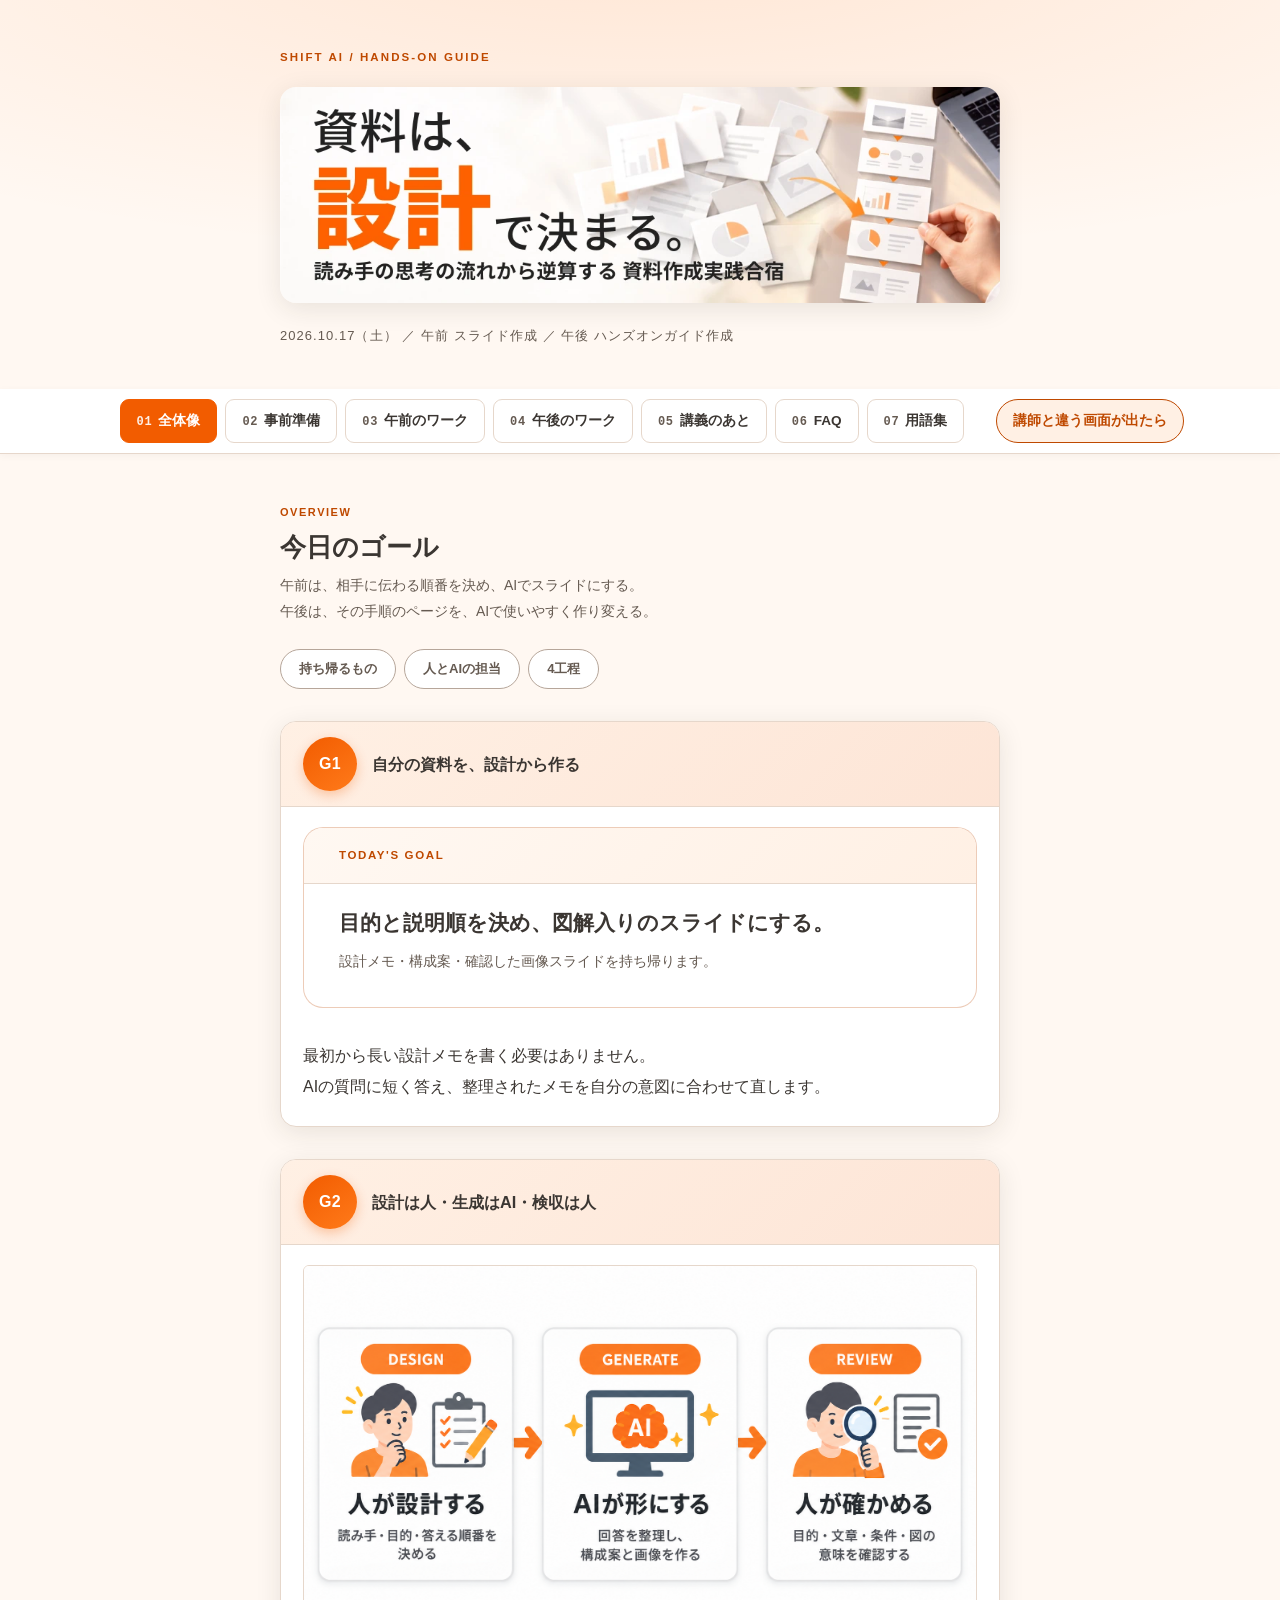
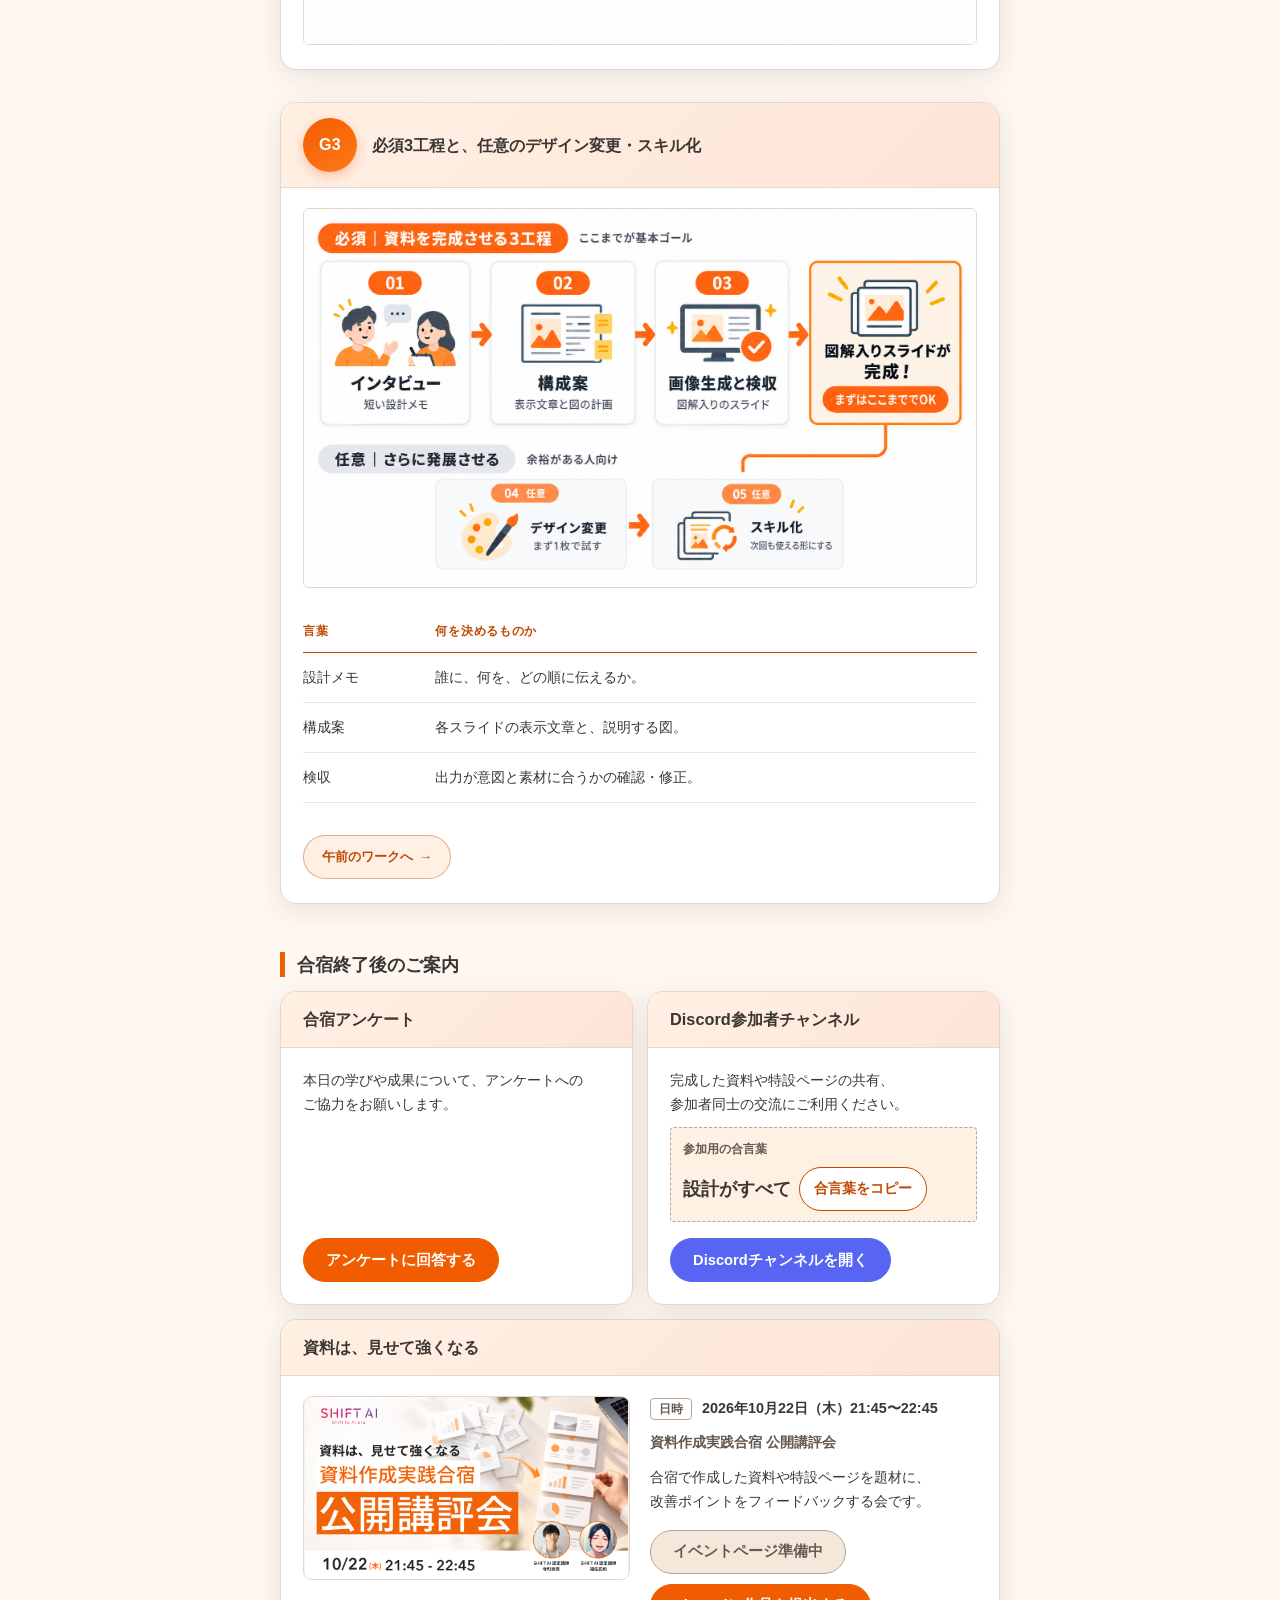
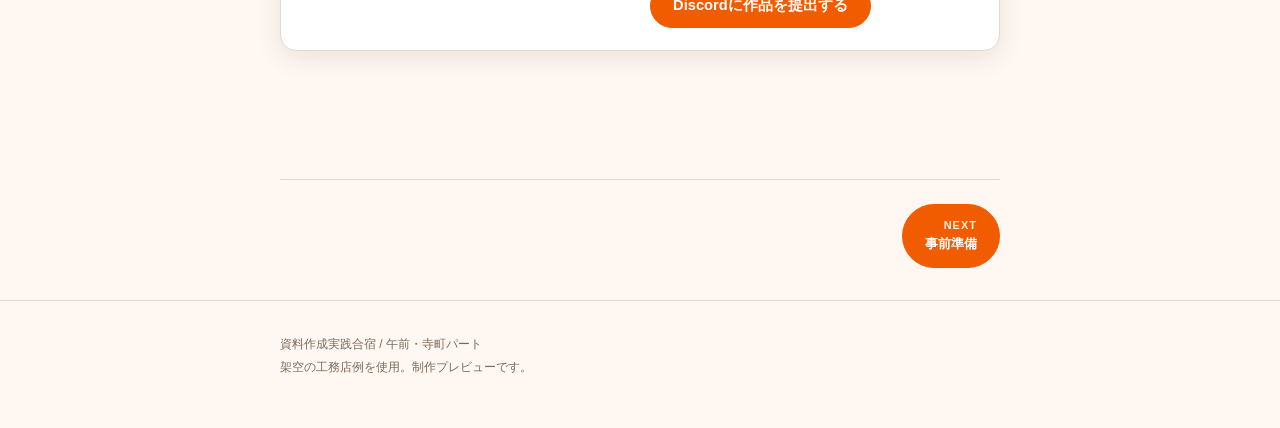
==== commit 7e5234d4: "午後のワーク：CP5「作品を磨いて、提出する」を追加し、Discord提出導線と合宿完走ボタンの移動を実装 Co-Authored-By: Claude Sonnet 5.5 <noreply@ant" ====
--- a/index.html
+++ b/index.html
@@ -514,7 +514,7 @@
 }
 /* ============ 特典1：講義スライドのページめくり ============ */
 .sv{margin:16px 0 8px}.sv-stage{position:relative;border:1px solid var(--line-soft);border-radius:6px;overflow:hidden;background:#fff;touch-action:pan-y}.sv-img{display:block;width:100%;height:auto;aspect-ratio:16/9}.sv-bar{display:flex;align-items:center;justify-content:space-between;gap:8px;margin-top:10px}.sv-count{font-family:var(--mono);font-size:13px;color:var(--ink-sub)}.sv-btn{display:inline-flex;align-items:center;justify-content:center;min-height:44px;padding:9px 18px;border:1px solid var(--line-soft);border-radius:50px;background:#fff;color:var(--ink);font:inherit;font-size:14px;font-weight:600;text-decoration:none;cursor:pointer}.sv-btn:hover{border-color:var(--accent);color:var(--accent)}.sv-btn[disabled]{opacity:.4;cursor:not-allowed}.sv-btn[disabled]:hover{border-color:var(--line-soft);color:var(--ink)}.sv-btn--primary{background:var(--accent);border-color:var(--accent);color:#fff}.sv-btn--primary:hover{color:#fff;opacity:.9}.sv-dl{display:flex;flex-wrap:wrap;align-items:center;justify-content:center;gap:6px 12px;margin:16px 0 0}.sv-dl-note{font-size:12px;color:var(--ink-sub)}.sv-files{display:grid;gap:12px;margin-top:20px}.sv-file{border:1px solid var(--line-soft);border-radius:6px;padding:14px 16px}.sv-file p{margin:0 0 8px;font-size:14px}.sv-file .sv-dl{margin:12px 0 0;justify-content:flex-start}.sv-file__name{font-weight:700;font-size:15px!important}
-</style><link rel="stylesheet" href="css/tokens.css"><link rel="stylesheet" href="css/site.css"><link rel="stylesheet" href="css/modal.css"><link rel="stylesheet" href="css/index-ux.css"><link rel="stylesheet" href="css/pm.css"><link rel="stylesheet" href="css/apps.css"><link rel="stylesheet" href="css/glossary.css"></head><body><header class="head"><div class="inner"><span class="brand">SHIFT AI / Hands-on Guide</span><h1 class="thumbnail-title"><img src="images/event-thumbnail.webp" width="1000" height="300" alt="資料は、設計で決まる。読み手の思考の流れから逆算する 資料作成実践合宿" fetchpriority="high"></h1><p class="date"><span class="u">2026.10.17（土）</span> ／ <span class="u">午前 スライド作成</span> ／ <span class="u">午後 ハンズオンガイド作成</span></p></div></header><nav class="tabbar" aria-label="ガイドのタブ"><div class="inner" role="tablist"><button class="tab on" role="tab" data-tab="t0" aria-controls="t0" aria-selected="true"><span class="tno">01</span>全体像</button><button class="tab" role="tab" data-tab="t1" aria-controls="t1" aria-selected="false"><span class="tno">02</span>事前準備</button><button class="tab" role="tab" data-tab="t2" aria-controls="t2" aria-selected="false"><span class="tno">03</span>午前のワーク</button><button class="tab" role="tab" data-tab="tpm" aria-controls="tpm" aria-selected="false"><span class="tno">04</span>午後のワーク</button><button class="tab" role="tab" data-tab="t3" aria-controls="t3w" aria-selected="false"><span class="tno">05</span>講義のあと</button><button class="tab" role="tab" data-tab="t4" aria-controls="t4" aria-selected="false"><span class="tno">06</span>FAQ</button><button class="tab" role="tab" data-tab="tg" aria-controls="tg" aria-selected="false"><span class="tno">07</span>用語集</button></div><button type="button" class="tabbar__help" id="help-open" aria-haspopup="dialog">講師と違う画面が出たら</button></nav><main class="measure"><div class="panel on" id="t0" role="tabpanel"><div class="panel-head"><span class="kicker">OVERVIEW</span><h2>今日のゴール</h2><p class="desc">午前は、相手に伝わる順番を決め、AIでスライドにする。<br>午後は、その手順のページを、AIで使いやすく作り変える。</p><nav class="local"><a href="#s1">持ち帰るもの</a><a href="#s2">人とAIの担当</a><a href="#s3">4工程</a></nav></div><section class="chap" id="s1"><div class="chap-head"><span class="no">G1</span><h3>自分の資料を、設計から作る</h3></div><div class="goal"><span class="ct">TODAY'S GOAL</span><p><span class="u">目的と説明順を決め、</span><span class="u">図解入りのスライドにする。</span><small>設計メモ・構成案・確認した画像スライドを持ち帰ります。</small></p></div><p>最初から長い設計メモを書く必要はありません。<br>AIの質問に短く答え、整理されたメモを自分の意図に合わせて直します。</p></section><section class="chap" id="s2"><div class="chap-head"><span class="no">G2</span><h3>設計は人・生成はAI・検収は人</h3></div><figure class="shot"><a href="images/g2-design-generate-review.png" target="_blank" rel="noopener"><img src="images/g2-design-generate-review.png" width="1672" height="941" alt="人が設計する（DESIGN：読み手・目的・答える順番を決める）、AIが形にする（GENERATE：回答を整理し、構成案と画像を作る）、人が確かめる（REVIEW：目的・文章・条件・図の意味を確認する）の3段階を、矢印でつないだ図" style="height:auto"></a></figure></section><section class="chap" id="s3"><div class="chap-head"><span class="no">G3</span><h3>必須3工程と、任意のデザイン変更・スキル化</h3></div><figure class="shot"><a href="images/g3-workflow-steps.png" target="_blank" rel="noopener"><img src="images/g3-workflow-steps.png" width="1672" height="941" alt="必須の3工程は、01 インタビュー（短い設計メモ）、02 構成案（表示文章と図の計画）、03 画像生成と検収（図解入りのスライド）で、ここまでで基本ゴールの図解入りスライドが完成します。余裕がある人向けの任意の工程は、04 デザイン変更（まず1枚で試す）、05 スキル化（次回も使える形にする）です。" style="height:auto"></a></figure><div class="tblwrap"><table><tr><th>言葉</th><th>何を決めるものか</th></tr><tr><td>設計メモ</td><td>誰に、何を、どの順に伝えるか。</td></tr><tr><td>構成案</td><td>各スライドの表示文章と、説明する図。</td></tr><tr><td>検収</td><td>出力が意図と素材に合うかの確認・修正。</td></tr></table></div><a class="jumplink" href="#s7">午前のワークへ</a></section><section class="after" id="after" aria-labelledby="after-h"><h3 class="after-h" id="after-h">合宿終了後のご案内</h3><div class="after-grid"><article class="after-card"><h4 class="after-hd">合宿アンケート</h4><div class="after-bd"><p>本日の学びや成果について、アンケートへのご協力をお願いします。</p><div class="after-act"><a class="after-btn" href="https://forms.gle/zAZoeHX2GEFL9y4C7" target="_blank" rel="noopener noreferrer">アンケートに回答する<span class="ux-vh">（新しいタブで開きます）</span></a></div></div></article><article class="after-card"><h4 class="after-hd">Discord参加者チャンネル</h4><div class="after-bd"><p>完成した資料や特設ページの共有、参加者同士の交流にご利用ください。</p><div class="after-pass"><span class="after-pass__l">参加用の合言葉</span><span class="after-pass__row"><code class="after-pass__v">設計がすべて</code><button type="button" class="after-copy" data-copy-text="設計がすべて" aria-label="合言葉「設計がすべて」をコピー">合言葉をコピー</button></span></div><div class="after-act"><a class="after-btn after-btn--discord" href="https://discordapp.com/channels/1390567808148045907/1428180934792056966" target="_blank" rel="noopener noreferrer">Discordチャンネルを開く<span class="ux-vh">（新しいタブで開きます）</span></a></div></div></article></div><article class="after-card after-event" id="after-event" data-event-url=""><h4 class="after-hd">資料は、見せて強くなる</h4><div class="after-bd after-bd--ev"><figure class="after-thumb"><img src="images/1022_%E3%82%B5%E3%83%A0%E3%83%8D%E3%82%A4%E3%83%AB.png" width="1920" height="1080" loading="lazy" alt="公開講評会のサムネイル。資料は、見せて強くなる。資料作成実践合宿 公開講評会。10月22日（木）21:45〜22:45。"></figure><div class="after-ev"><p class="after-when"><span>日時</span>2026年10月22日（木）21:45〜22:45</p><p class="after-sub">資料作成実践合宿 公開講評会</p><p>合宿で作成した資料や特設ページを題材に、改善ポイントをフィードバックする会です。</p><div class="after-act"><span class="after-btn is-pending" role="link" aria-disabled="true">イベントページ準備中</span></div></div></div></article></section></div>
+</style><link rel="stylesheet" href="css/tokens.css"><link rel="stylesheet" href="css/site.css"><link rel="stylesheet" href="css/modal.css"><link rel="stylesheet" href="css/index-ux.css"><link rel="stylesheet" href="css/pm.css"><link rel="stylesheet" href="css/apps.css"><link rel="stylesheet" href="css/glossary.css"></head><body><header class="head"><div class="inner"><span class="brand">SHIFT AI / Hands-on Guide</span><h1 class="thumbnail-title"><img src="images/event-thumbnail.webp" width="1000" height="300" alt="資料は、設計で決まる。読み手の思考の流れから逆算する 資料作成実践合宿" fetchpriority="high"></h1><p class="date"><span class="u">2026.10.17（土）</span> ／ <span class="u">午前 スライド作成</span> ／ <span class="u">午後 ハンズオンガイド作成</span></p></div></header><nav class="tabbar" aria-label="ガイドのタブ"><div class="inner" role="tablist"><button class="tab on" role="tab" data-tab="t0" aria-controls="t0" aria-selected="true"><span class="tno">01</span>全体像</button><button class="tab" role="tab" data-tab="t1" aria-controls="t1" aria-selected="false"><span class="tno">02</span>事前準備</button><button class="tab" role="tab" data-tab="t2" aria-controls="t2" aria-selected="false"><span class="tno">03</span>午前のワーク</button><button class="tab" role="tab" data-tab="tpm" aria-controls="tpm" aria-selected="false"><span class="tno">04</span>午後のワーク</button><button class="tab" role="tab" data-tab="t3" aria-controls="t3w" aria-selected="false"><span class="tno">05</span>講義のあと</button><button class="tab" role="tab" data-tab="t4" aria-controls="t4" aria-selected="false"><span class="tno">06</span>FAQ</button><button class="tab" role="tab" data-tab="tg" aria-controls="tg" aria-selected="false"><span class="tno">07</span>用語集</button></div><button type="button" class="tabbar__help" id="help-open" aria-haspopup="dialog">講師と違う画面が出たら</button></nav><main class="measure"><div class="panel on" id="t0" role="tabpanel"><div class="panel-head"><span class="kicker">OVERVIEW</span><h2>今日のゴール</h2><p class="desc">午前は、相手に伝わる順番を決め、AIでスライドにする。<br>午後は、その手順のページを、AIで使いやすく作り変える。</p><nav class="local"><a href="#s1">持ち帰るもの</a><a href="#s2">人とAIの担当</a><a href="#s3">4工程</a></nav></div><section class="chap" id="s1"><div class="chap-head"><span class="no">G1</span><h3>自分の資料を、設計から作る</h3></div><div class="goal"><span class="ct">TODAY'S GOAL</span><p><span class="u">目的と説明順を決め、</span><span class="u">図解入りのスライドにする。</span><small>設計メモ・構成案・確認した画像スライドを持ち帰ります。</small></p></div><p>最初から長い設計メモを書く必要はありません。<br>AIの質問に短く答え、整理されたメモを自分の意図に合わせて直します。</p></section><section class="chap" id="s2"><div class="chap-head"><span class="no">G2</span><h3>設計は人・生成はAI・検収は人</h3></div><figure class="shot"><a href="images/g2-design-generate-review.png" target="_blank" rel="noopener"><img src="images/g2-design-generate-review.png" width="1672" height="941" alt="人が設計する（DESIGN：読み手・目的・答える順番を決める）、AIが形にする（GENERATE：回答を整理し、構成案と画像を作る）、人が確かめる（REVIEW：目的・文章・条件・図の意味を確認する）の3段階を、矢印でつないだ図" style="height:auto"></a></figure></section><section class="chap" id="s3"><div class="chap-head"><span class="no">G3</span><h3>必須3工程と、任意のデザイン変更・スキル化</h3></div><figure class="shot"><a href="images/g3-workflow-steps.png" target="_blank" rel="noopener"><img src="images/g3-workflow-steps.png" width="1672" height="941" alt="必須の3工程は、01 インタビュー（短い設計メモ）、02 構成案（表示文章と図の計画）、03 画像生成と検収（図解入りのスライド）で、ここまでで基本ゴールの図解入りスライドが完成します。余裕がある人向けの任意の工程は、04 デザイン変更（まず1枚で試す）、05 スキル化（次回も使える形にする）です。" style="height:auto"></a></figure><div class="tblwrap"><table><tr><th>言葉</th><th>何を決めるものか</th></tr><tr><td>設計メモ</td><td>誰に、何を、どの順に伝えるか。</td></tr><tr><td>構成案</td><td>各スライドの表示文章と、説明する図。</td></tr><tr><td>検収</td><td>出力が意図と素材に合うかの確認・修正。</td></tr></table></div><a class="jumplink" href="#s7">午前のワークへ</a></section><section class="after" id="after" aria-labelledby="after-h"><h3 class="after-h" id="after-h">合宿終了後のご案内</h3><div class="after-grid"><article class="after-card"><h4 class="after-hd">合宿アンケート</h4><div class="after-bd"><p>本日の学びや成果について、アンケートへのご協力をお願いします。</p><div class="after-act"><a class="after-btn" href="https://forms.gle/zAZoeHX2GEFL9y4C7" target="_blank" rel="noopener noreferrer">アンケートに回答する<span class="ux-vh">（新しいタブで開きます）</span></a></div></div></article><article class="after-card"><h4 class="after-hd">Discord参加者チャンネル</h4><div class="after-bd"><p>完成した資料や特設ページの共有、参加者同士の交流にご利用ください。</p><div class="after-pass"><span class="after-pass__l">参加用の合言葉</span><span class="after-pass__row"><code class="after-pass__v">設計がすべて</code><button type="button" class="after-copy" data-copy-text="設計がすべて" aria-label="合言葉「設計がすべて」をコピー">合言葉をコピー</button></span></div><div class="after-act"><a class="after-btn after-btn--discord" href="https://discordapp.com/channels/1390567808148045907/1428180934792056966" target="_blank" rel="noopener noreferrer">Discordチャンネルを開く<span class="ux-vh">（新しいタブで開きます）</span></a></div></div></article></div><article class="after-card after-event" id="after-event" data-event-url=""><h4 class="after-hd">資料は、見せて強くなる</h4><div class="after-bd after-bd--ev"><figure class="after-thumb"><img src="images/1022_%E3%82%B5%E3%83%A0%E3%83%8D%E3%82%A4%E3%83%AB.png" width="1920" height="1080" loading="lazy" alt="公開講評会のサムネイル。資料は、見せて強くなる。資料作成実践合宿 公開講評会。10月22日（木）21:45〜22:45。"></figure><div class="after-ev"><p class="after-when"><span>日時</span>2026年10月22日（木）21:45〜22:45</p><p class="after-sub">資料作成実践合宿 公開講評会</p><p>合宿で作成した資料や特設ページを題材に、改善ポイントをフィードバックする会です。</p><div class="after-act"><span class="after-btn is-pending" role="link" aria-disabled="true">イベントページ準備中</span><a class="after-btn" href="https://discord.com/channels/1390567808148045907/1551510970952847401/1559031243184537612" target="_blank" rel="noopener noreferrer">Discordに作品を提出する<span class="ux-vh">（新しいタブで開きます）</span></a></div></div></div></article></section></div>
 <div class="panel" id="t1" role="tabpanel"><div class="panel-head"><span class="kicker">PREPARATION</span><h2>題材と保存先を用意する</h2><p class="desc">自分のテーマを一言で。<br>題材が未定なら、工務店の架空例から始められます。</p><nav class="local"><a href="#s4">作る題材</a><a href="#s5">Codexと保存先</a><a href="#s6">工務店の例</a></nav></div><section class="chap" id="s4"><div class="chap-head"><span class="no">P1</span><h3>どんな資料を作るか</h3></div><p>最近作った資料、または次に作る予定の資料を1つ選びます。<br>手元のメモは整えず、そのまま使えます。</p><div class="callout">例：上司に新しい運用を提案する資料、取引先へのサービス説明、社内の手順を伝える資料。</div><p>社外へ渡せない情報は、公開できる範囲へ置き換えます。<br>価格・条件が分からない場合は、推測せず「未確認」で残します。</p></section><section class="chap" id="s5"><div class="chap-head"><span class="no">P2</span><h3>Codexと作業フォルダー</h3></div><p>使うツールはCodexです。<br>成果物を1つの作業フォルダーへ集め、W1からW4まで同じ会話で進めます。</p><p class="tooltag">操作するもの：<b>Codexと、選択した作業フォルダー</b></p><p>Codexを開くと、入力欄の上に作業フォルダーの名前が出ます。<br>名前を押すと一覧が開き、使うフォルダーを選べます。</p><figure class="shot"><a href="images/shots/prep-codex.webp" target="_blank" rel="noopener"><img src="images/shots/prep-codex.webp" alt="Codexの最初の画面。入力欄の上に作業フォルダー名が表示されている" loading="lazy"></a><figcaption>入力欄の上のフォルダー名が、今の作業フォルダーです。</figcaption></figure><figure class="shot"><a href="images/shots/prep-folder.webp" target="_blank" rel="noopener"><img src="images/shots/prep-folder.webp" alt="フォルダー名を押して開いた一覧から作業フォルダーを選んでいる画面" loading="lazy"></a><figcaption>一覧から選びます。一覧にないフォルダーは「新しいプロジェクト」から追加します。</figcaption></figure><div class="copywrap mini-copy"><div class="copyhead"><span class="fn">成果物の保存先（ワーク中にAIが作成）</span><button type="button" class="copybtn">コピー</button></div><pre class="copy">作業フォルダー/
   00_素材.md
   01_設計メモ.md
@@ -760,7 +760,7 @@
 文章・数字・図の中身は変えず、まず1枚だけ作って、元の画像は残してください。</pre></div><figure class="shot"><a href="images/shots/w4-target.webp" target="_blank" rel="noopener"><img src="images/shots/w4-target.webp" alt="見本のスクリーンショットと2行の指示を入力欄に入れた状態" loading="lazy"></a><figcaption>見本の中の文章や図は、スライドに写りませんでした（講師の実測）。</figcaption></figure><figure class="shot"><a href="images/shots/w4-result1.webp" target="_blank" rel="noopener"><img src="images/shots/w4-result1.webp" alt="見本の配色に合わせて描き直した1枚と、紙の質感に寄せる追加の依頼" loading="lazy"></a><figcaption>続けて「もうちょっと紙の質感に寄せて」のように調整できます。</figcaption></figure><figure class="shot"><a href="images/shots/w4-compare.webp" target="_blank" rel="noopener"><img src="images/shots/w4-compare.webp" alt="左が元の画像、右が見本に合わせて変えた画像" loading="lazy"></a><figcaption>左が元の画像、右が変更後。文章と数字はそのままです。</figcaption></figure></div></div><div class="ux-step"><h4 class="ux-step__head" id="work10"><span class="wk ux-step__num">作業<strong>10</strong></span><span class="ux-step__title">確認できたら全枚へ広げる</span></h4><div class="ux-step__body"><p class="tooltag">操作するもの：<b>変更した1枚・残りの画像</b></p><div class="copywrap mini-copy"><div class="copyhead"><span class="fn">同じデザインを全枚へ</span><button type="button" class="copybtn">コピー</button></div><pre class="copy">このデザインを、残りのスライドにも適用してください。
 文章・数字・図の中身は変えず、元の画像は残してください。</pre></div><p>デザイン変更は任意です。<br>時間が足りなければ、基本デザインで必須工程を終え、講義のあとに試します。</p></div></div><a class="jumplink" href="#s18">W5 スキル化へ</a></section><section class="chap" id="s18"><div class="chap-head"><span class="no">W5 任意</span><h3>ここまでの流れをスキルにする</h3></div><div class="callout ok"><span class="ct">このワークのゴール</span>工程ごとのスキルができ、次回の呼び出し方が分かった。</div><div class="ux-step"><h4 class="ux-step__head" id="work11"><span class="wk ux-step__num">作業<strong>11</strong></span><span class="ux-step__title">分け方を提案してもらう</span></h4><div class="ux-step__body"><p class="tooltag">操作するもの：<b>同じ会話</b></p><p>今日の会話をもとに、スキルにまとめてもらいます。<br>1つにまとめず工程ごとに分けると、あとで1つだけ直せます。</p><div class="copywrap mini-copy"><div class="copyhead"><span class="fn">⑤ スキル化</span><button type="button" class="copybtn">コピー</button></div><pre class="copy">ここまでの流れをスキルにしたいです。全部の流れを一つにまとめると調整が大変そうなので、何個かのスキルに分けると良いかなと思ってます。分け方も含めてどういうスキルにするか提案してください。</pre></div><p>AIは分け方を提案して、作る前に止まります。<br>提案を読み、よければ「それでスキルにしてください」と返します。</p><figure class="shot"><a href="images/shots/w5-created.webp" target="_blank" rel="noopener"><img src="images/shots/w5-created.webp" alt="4つのスキルを作成したという報告と、作成したファイルの一覧" loading="lazy"></a><figcaption>講師の試行では、設計メモ・構成案・画像生成・画像の修正の4つに分かれました。</figcaption></figure></div></div><div class="ux-step"><h4 class="ux-step__head" id="work12"><span class="wk ux-step__num">作業<strong>12</strong></span><span class="ux-step__title">呼び出し方を決める</span></h4><div class="ux-step__body"><p class="tooltag">操作するもの：<b>同じ会話</b></p><p>どう呼び出すかは、AIに聞けば教えてくれます。<br>スキル名を打つのが面倒なら、普段の言葉で動くよう頼みます。</p><figure class="shot"><a href="images/shots/w5-howto.webp" target="_blank" rel="noopener"><img src="images/shots/w5-howto.webp" alt="スキルごとの呼び出し方の例と、ファイルで受け渡す連動の説明" loading="lazy"></a><figcaption>スキル同士は、保存したファイルで受け渡します。</figcaption></figure><div class="copywrap mini-copy"><div class="copyhead"><span class="fn">言葉で呼び出せるようにする</span><button type="button" class="copybtn">コピー</button></div><pre class="copy">「資料つくりたい」などの言葉で、最初のスキルが動くようにしてください。</pre></div><figure class="shot"><a href="images/shots/w5-trigger-updated.webp" target="_blank" rel="noopener"><img src="images/shots/w5-trigger-updated.webp" alt="言葉で発動するよう設定を更新したという報告" loading="lazy"></a><figcaption>新しい会話で「資料つくりたい」と送ると、最初のスキルが動きました（講師の実測）。</figcaption></figure><p class="note">スキルを作る場所と呼び出し方は、AIの報告を確かめます。<br>新しい会話で一度呼び出して、動くかを試します。</p></div></div></section><details class="chap" id="s11"><summary class="chap-head"><span class="no">見本</span><h3>デザイン見本カタログ（W4で使う）</h3></summary><p>同じ文章と図の関係を保ち、見た目だけを変えた6例です。<br>選んだ見本の大きな画像を、W4でスクリーンショットに撮ります。</p><div class="style-grid"><button class="style-option on" data-style="S1" type="button" aria-pressed="true"><img src="images/base_slide_03.webp" loading="lazy" alt="標準の提案資料のスライド見本"><span>S1 標準の提案資料<small>角ゴシック・立体</small></span></button><button class="style-option" data-style="S2" type="button" aria-pressed="false"><img src="images/s2_lineart.webp" loading="lazy" alt="線画の講義資料のスライド見本"><span>S2 線画の講義資料<small>角ゴシック・立体線画</small></span></button><button class="style-option" data-style="S3" type="button" aria-pressed="false"><img src="images/s3_flat.webp" loading="lazy" alt="読みやすい業務説明のスライド見本"><span>S3 読みやすい業務説明<small>UDゴシックの参考・フラット</small></span></button><button class="style-option" data-style="S4" type="button" aria-pressed="false"><img src="images/s4_rounded.webp" loading="lazy" alt="やわらかい案内のスライド見本"><span>S4 やわらかい案内<small>丸ゴシック・手描き</small></span></button><button class="style-option" data-style="S5" type="button" aria-pressed="false"><img src="images/s5_serif.webp" loading="lazy" alt="落ち着いた紹介のスライド見本"><span>S5 落ち着いた紹介<small>明朝見出し・モノライン</small></span></button><button class="style-option" data-style="S6" type="button" aria-pressed="false"><img src="images/s6_paper.webp" loading="lazy" alt="紙の質感の説明のスライド見本"><span>S6 紙の質感の説明<small>角ゴシック・切り絵</small></span></button></div><p id="styleChoice"><b>S1 標準の提案資料</b></p><figure class="shot"><a id="styleImageLink" href="images/base_slide_03.webp" target="_blank" rel="noopener"><img id="styleImage" src="images/base_slide_03.webp" alt="選択したデザインの大きな見本" loading="lazy"></a><figcaption>同じ内容の比較例。字形・色・サイズの厳密な再現を保証するものではありません。</figcaption></figure><a class="jumplink" href="#s10">W4に戻って1枚を変更</a><details class="chap"><summary class="chap-head"><h3>フォント4系統</h3></summary><p>画像生成による書体の参考イメージです。<br>指定フォントのファイルで組版した見本ではありません。</p><figure class="shot"><a href="images/font_styles.webp" target="_blank" rel="noopener"><img src="images/font_styles.webp" alt="同じ文章を角ゴシック・UDゴシック・丸ゴシック・明朝で比較" loading="lazy"></a></figure><div class="tblwrap"><table class="part-table"><tr><th>見本</th><th>変更用プロンプトへ入れる指定</th></tr><tr><td><b>F1</b><br>角ゴシック</td><td>Noto Sans JP Bold相当の角ゴシックへ。サイズと配色は保持。</td></tr><tr><td><b>F2</b><br>UDゴシック</td><td>BIZ UDGothic Bold相当のUDゴシックへ。字の内側の空間を十分に。</td></tr><tr><td><b>F3</b><br>丸ゴシック</td><td>Zen Maru Gothic Bold相当の丸ゴシックへ。端と角に丸み。</td></tr><tr><td><b>F4</b><br>明朝の見出し</td><td>見出しだけNoto Serif JP Bold相当の明朝へ。本文は角ゴシックのまま。</td></tr></table></div><p class="note">正式な字形：<a href="https://notofonts.github.io/noto-docs/website/use/" target="_blank" rel="noopener">Noto</a>・<a href="https://github.com/googlefonts/morisawa-biz-ud-gothic" target="_blank" rel="noopener">BIZ UDGothic</a>・<a href="https://github.com/googlefonts/zen-marugothic" target="_blank" rel="noopener">Zen Maru Gothic</a>。<br>F1とF2の差は参考画像では小さいため、公式見本も参照します。</p></details><details class="chap"><summary class="chap-head"><h3>図の見た目6種類</h3></summary><figure class="shot"><a href="images/diagram_styles.webp" target="_blank" rel="noopener"><img src="images/diagram_styles.webp" alt="家・スマートフォン・吹き出しを6種類の見た目で比較" loading="lazy"></a></figure><div class="tblwrap"><table class="part-table"><tr><th>見本</th><th>変更用プロンプトへ入れる指定</th></tr><tr><td><b>D1</b><br>立体イラスト</td><td>斜め上の視点、平面の色面、薄い影。</td></tr><tr><td><b>D2</b><br>立体線画</td><td>立体の視点、白い面、濃紺の輪郭線、小さい差し色。</td></tr><tr><td><b>D3</b><br>フラット</td><td>正面2D、単純な面、少ない色、影なし。</td></tr><tr><td><b>D4</b><br>モノライン</td><td>正面2D、均一な太さの線、白い面。</td></tr><tr><td><b>D5</b><br>手描き</td><td>少し揺れる端正な線。文字はゴシックのまま。</td></tr><tr><td><b>D6</b><br>切り絵</td><td>紙の単純な形を重ねる。浅い影、少ない色。</td></tr></table></div><div class="callout">フロー・比較・構成・階層・分岐は「何を説明する図か」。<br>立体・線画・フラット・手描きは「どう描くか」。<br>見た目を変えても、矢印の順序や比較軸は保ちます。</div></details><details class="chap"><summary class="chap-head"><h3>白地の配色4組</h3></summary><div class="palette-row"><div class="palette"><b>C1 ネイビー×ブルー</b><div class="swatches"><span style="background:#1F2A44" title="#1F2A44"></span><span style="background:#2F6FDE" title="#2F6FDE"></span><span style="background:#EEF4FF" title="#EEF4FF"></span></div><span>文字 #1F2A44<br>強調 #2F6FDE<br>薄い面 #EEF4FF</span></div><div class="palette"><b>C2 チャコール×ティール</b><div class="swatches"><span style="background:#263238" title="#263238"></span><span style="background:#007F86" title="#007F86"></span><span style="background:#EAF6F5" title="#EAF6F5"></span></div><span>文字 #263238<br>強調 #007F86<br>薄い面 #EAF6F5</span></div><div class="palette"><b>C3 ブラウン×テラコッタ</b><div class="swatches"><span style="background:#3B302A" title="#3B302A"></span><span style="background:#B54B32" title="#B54B32"></span><span style="background:#FAEEE8" title="#FAEEE8"></span></div><span>文字 #3B302A<br>強調 #B54B32<br>薄い面 #FAEEE8</span></div><div class="palette"><b>C4 グリーン×オーカー</b><div class="swatches"><span style="background:#243C32" title="#243C32"></span><span style="background:#8A5B00" title="#8A5B00"></span><span style="background:#F7F0E3" title="#F7F0E3"></span></div><span>文字 #243C32<br>強調 #8A5B00<br>薄い面 #F7F0E3</span></div></div><p>背景は全て白。<br>薄い補助色を本文の文字色には使いません。</p><div class="copywrap mini-copy"><div class="copyhead"><span class="fn">配色だけ変える例</span><button type="button" class="copybtn">コピー</button></div><pre class="copy">スライド［番号］の配色だけをC2へ変更してください。
 文字#263238、強調と線#007F86、薄い面#EAF6F5、背景は白。
-文章・条件・図の関係・フォント・文字サイズは保ってください。</pre></div></details><p class="s20-lead"><span class="u">もっと多くの見本から</span><span class="u">選びたい人は、</span><span class="u"><a href="#s19">講義のあとの「デザイン見本20種」</a>へ。</span></p></details><details class="chap" id="s16"><summary class="chap-head"><span class="no">完成例</span><h3>工務店の完成例（止まったとき用）</h3></summary><p><span class="u">画像生成が使えないときや、</span><span class="u">構成案で止まったときに</span><span class="u">使います。</span></p><p>設計メモから構成案、画像スライドへ進んだ講師の試行例です。<br>自分の成果物と見比べ、目的・説明順・図の関係を確かめます。</p><p class="note">完成例は、講師が架空の金額・頻度・条件を用意して作成しました。<br>実際の相場や効果を示すものではありません。作成する資料の内容は、自分の回答に合わせて決めます。</p><div class="downloads"><a href="downloads/01_設計メモ.md" download>設計メモの完成例</a><a href="downloads/02_構成案.md" download>構成案の完成例</a><a href="downloads/工務店_完成画像.zip" download>完成画像5枚</a></div><details><summary>完成例のインタビューで答えたこと</summary><div class="a"><div class="sample-memo"><b>工務店の例で答えたこと</b><p>最初に知りたい：どんな成果が得られるか。<br>目指す成果：Instagram経由の問い合わせ増加。<br>次に知りたい：いくらかかるか。</p></div><p class="note">完成例は、用意した条件のメモに3つの回答を加えて整理しました。<br>質問の数は、最初の一言と対話の内容によって変わります。</p></div></details><figure class="shot"><a href="images/base_slide_03.webp" target="_blank" rel="noopener"><img src="images/base_slide_03.webp" alt="工務店への提案：3つの代行業務の基本スライド" loading="lazy"></a><figcaption>完成画像5枚のうち3枚目。画像を選ぶと拡大できます。</figcaption></figure><a class="jumplink" href="#s9">W3に戻る</a></details></div></div><div class="panel" id="tpm" role="tabpanel"><div class="panel-head"><span class="kicker">AFTERNOON WORK</span><h2>ハンズオンガイドを作る</h2><p class="desc"><span class="u">午前で使った手順の初期HTMLを、</span><span class="u">4つの工程で</span><span class="u">使いやすいページに作り変えます。</span></p></div><nav class="worksub" aria-label="午後のワークの切り替え"><div class="worksub-inner" role="tablist"><button type="button" class="worksub-btn" role="tab" id="tab-start" data-sub="start" aria-controls="start" aria-selected="false">準備</button><button type="button" class="worksub-btn" role="tab" id="tab-cp1" data-sub="cp1" aria-controls="cp1" aria-selected="false">CP1 タブ化</button><button type="button" class="worksub-btn" role="tab" id="tab-cp2" data-sub="cp2" aria-controls="cp2" aria-selected="false">CP2 ポップアップ</button><button type="button" class="worksub-btn" role="tab" id="tab-cp3" data-sub="cp3" aria-controls="cp3" aria-selected="false">CP3 画像挿入</button><button type="button" class="worksub-btn" role="tab" id="tab-cp4" data-sub="cp4" aria-controls="cp4" aria-selected="false">CP4 公開・共有</button></div></nav><div class="ux-page ux-pane"><section class="pm-prep" id="start" role="tabpanel" aria-labelledby="tab-start"><div class="part on" id="pm"><section class="chap" id="s17"><div class="chap-head"><span class="no">H1</span><h3>午前と午後の違い</h3></div><div class="duo"><div class="side"><span class="lb">AM 午前</span><span class="big">自分の資料（スライド）を作る</span><p><span class="u">設計メモ、構成案、</span><span class="u">画像スライドの順に、</span><span class="u">AIと進めます。</span></p></div><span class="mid" aria-hidden="true">→</span><div class="side hero"><span class="lb">PM 午後</span><span class="big">その手順のページを、使いやすく作り変える</span><p><span class="u">午前の手順を載せた</span><span class="u">初期HTMLを、</span><span class="u">利用者が迷わない</span><span class="u">ページに改善します。</span></p></div></div></section></div><div class="ux-step pm-card"><h3 class="ux-step__head" id="start-h"><span class="ux-step__num ux-step__num--label">準備</span><span class="ux-step__title">最初に作業フォルダを準備する</span></h3><div class="ux-step__body"><p>午前で使った手順の初期HTMLと画像を、配布フォルダから受け取り、作業用のフォルダにまとめます。</p><p class="pm-prep__dl"><a class="ux-btn ux-btn--primary ux-btn--pill pm-prep__btn" href="https://drive.google.com/drive/folders/1jy8m9YPJV4-32a_ACCADpNct5D0zvV8f?usp=sharing" target="_blank" rel="noopener noreferrer">素材をダウンロードする<span class="pm-prep__ext" aria-hidden="true">↗</span><span class="ux-vh">（Googleドライブの配布フォルダを新しいタブで開きます）</span></a></p><p class="pm-fine">Googleドライブの配布フォルダが開きます。クリックだけでは、ダウンロードは始まりません。</p><ol class="ux-flow"><li><div class="pm-step">ボタンからGoogleドライブの配布フォルダを開きます。</div></li><li><div class="pm-step"><p>GoogleドライブからHTMLと画像3枚をダウンロードします。</p><ul class="pm-files"><li><span class="pm-files__k">HTML</span><code>slide-guide-starter.html</code></li><li><span class="pm-files__k">画像</span><code>slide-workflow.png</code></li><li><span class="pm-files__k">画像</span><code>slide-example.png</code></li><li><span class="pm-files__k">画像</span><code>guide-banner.png</code></li></ul></div></li><li><div class="pm-step">デスクトップに <code>1017_bootcamp_guide</code> フォルダを作り、その中に <code>images</code> フォルダを作ります。</div></li><li><div class="pm-step">HTMLを <code>1017_bootcamp_guide</code> の直下に、画像3枚を <code>images</code> フォルダに保存します。</div></li><li><div class="pm-step">Codexデスクトップアプリで、デスクトップの <code>1017_bootcamp_guide</code> フォルダを開きます。</div></li></ol><p class="pm-prep__lb">フォルダ構成</p><pre class="pm-tree" tabindex="0"><code>デスクトップ/
+文章・条件・図の関係・フォント・文字サイズは保ってください。</pre></div></details><p class="s20-lead"><span class="u">もっと多くの見本から</span><span class="u">選びたい人は、</span><span class="u"><a href="#s19">講義のあとの「デザイン見本20種」</a>へ。</span></p></details><details class="chap" id="s16"><summary class="chap-head"><span class="no">完成例</span><h3>工務店の完成例（止まったとき用）</h3></summary><p><span class="u">画像生成が使えないときや、</span><span class="u">構成案で止まったときに</span><span class="u">使います。</span></p><p>設計メモから構成案、画像スライドへ進んだ講師の試行例です。<br>自分の成果物と見比べ、目的・説明順・図の関係を確かめます。</p><p class="note">完成例は、講師が架空の金額・頻度・条件を用意して作成しました。<br>実際の相場や効果を示すものではありません。作成する資料の内容は、自分の回答に合わせて決めます。</p><div class="downloads"><a href="downloads/01_設計メモ.md" download>設計メモの完成例</a><a href="downloads/02_構成案.md" download>構成案の完成例</a><a href="downloads/工務店_完成画像.zip" download>完成画像5枚</a></div><details><summary>完成例のインタビューで答えたこと</summary><div class="a"><div class="sample-memo"><b>工務店の例で答えたこと</b><p>最初に知りたい：どんな成果が得られるか。<br>目指す成果：Instagram経由の問い合わせ増加。<br>次に知りたい：いくらかかるか。</p></div><p class="note">完成例は、用意した条件のメモに3つの回答を加えて整理しました。<br>質問の数は、最初の一言と対話の内容によって変わります。</p></div></details><figure class="shot"><a href="images/base_slide_03.webp" target="_blank" rel="noopener"><img src="images/base_slide_03.webp" alt="工務店への提案：3つの代行業務の基本スライド" loading="lazy"></a><figcaption>完成画像5枚のうち3枚目。画像を選ぶと拡大できます。</figcaption></figure><a class="jumplink" href="#s9">W3に戻る</a></details></div></div><div class="panel" id="tpm" role="tabpanel"><div class="panel-head"><span class="kicker">AFTERNOON WORK</span><h2>ハンズオンガイドを作る</h2><p class="desc"><span class="u">午前で使った手順の初期HTMLを、</span><span class="u">4つの工程で</span><span class="u">使いやすいページに作り変えます。</span></p></div><nav class="worksub" aria-label="午後のワークの切り替え"><div class="worksub-inner" role="tablist"><button type="button" class="worksub-btn" role="tab" id="tab-start" data-sub="start" aria-controls="start" aria-selected="false">準備</button><button type="button" class="worksub-btn" role="tab" id="tab-cp1" data-sub="cp1" aria-controls="cp1" aria-selected="false">CP1 タブ化</button><button type="button" class="worksub-btn" role="tab" id="tab-cp2" data-sub="cp2" aria-controls="cp2" aria-selected="false">CP2 ポップアップ</button><button type="button" class="worksub-btn" role="tab" id="tab-cp3" data-sub="cp3" aria-controls="cp3" aria-selected="false">CP3 画像挿入</button><button type="button" class="worksub-btn" role="tab" id="tab-cp4" data-sub="cp4" aria-controls="cp4" aria-selected="false">CP4 公開・共有</button><button type="button" class="worksub-btn" role="tab" id="tab-cp5" data-sub="cp5" aria-controls="cp5" aria-selected="false">CP5 提出</button></div></nav><div class="ux-page ux-pane"><section class="pm-prep" id="start" role="tabpanel" aria-labelledby="tab-start"><div class="part on" id="pm"><section class="chap" id="s17"><div class="chap-head"><span class="no">H1</span><h3>午前と午後の違い</h3></div><div class="duo"><div class="side"><span class="lb">AM 午前</span><span class="big">自分の資料（スライド）を作る</span><p><span class="u">設計メモ、構成案、</span><span class="u">画像スライドの順に、</span><span class="u">AIと進めます。</span></p></div><span class="mid" aria-hidden="true">→</span><div class="side hero"><span class="lb">PM 午後</span><span class="big">その手順のページを、使いやすく作り変える</span><p><span class="u">午前の手順を載せた</span><span class="u">初期HTMLを、</span><span class="u">利用者が迷わない</span><span class="u">ページに改善します。</span></p></div></div></section></div><div class="ux-step pm-card"><h3 class="ux-step__head" id="start-h"><span class="ux-step__num ux-step__num--label">準備</span><span class="ux-step__title">最初に作業フォルダを準備する</span></h3><div class="ux-step__body"><p>午前で使った手順の初期HTMLと画像を、配布フォルダから受け取り、作業用のフォルダにまとめます。</p><p class="pm-prep__dl"><a class="ux-btn ux-btn--primary ux-btn--pill pm-prep__btn" href="https://drive.google.com/drive/folders/1jy8m9YPJV4-32a_ACCADpNct5D0zvV8f?usp=sharing" target="_blank" rel="noopener noreferrer">素材をダウンロードする<span class="pm-prep__ext" aria-hidden="true">↗</span><span class="ux-vh">（Googleドライブの配布フォルダを新しいタブで開きます）</span></a></p><p class="pm-fine">Googleドライブの配布フォルダが開きます。クリックだけでは、ダウンロードは始まりません。</p><ol class="ux-flow"><li><div class="pm-step">ボタンからGoogleドライブの配布フォルダを開きます。</div></li><li><div class="pm-step"><p>GoogleドライブからHTMLと画像3枚をダウンロードします。</p><ul class="pm-files"><li><span class="pm-files__k">HTML</span><code>slide-guide-starter.html</code></li><li><span class="pm-files__k">画像</span><code>slide-workflow.png</code></li><li><span class="pm-files__k">画像</span><code>slide-example.png</code></li><li><span class="pm-files__k">画像</span><code>guide-banner.png</code></li></ul></div></li><li><div class="pm-step">デスクトップに <code>1017_bootcamp_guide</code> フォルダを作り、その中に <code>images</code> フォルダを作ります。</div></li><li><div class="pm-step">HTMLを <code>1017_bootcamp_guide</code> の直下に、画像3枚を <code>images</code> フォルダに保存します。</div></li><li><div class="pm-step">Codexデスクトップアプリで、デスクトップの <code>1017_bootcamp_guide</code> フォルダを開きます。</div></li></ol><p class="pm-prep__lb">フォルダ構成</p><pre class="pm-tree" tabindex="0"><code>デスクトップ/
 └── 1017_bootcamp_guide/
     ├── slide-guide-starter.html
     └── images/
@@ -999,7 +999,6 @@
           <div class="ux-step__body">
             <p class="pm-fine">できたものに、チェックを入れます。</p>
             <div class="ux-checks"><label class="ux-check"><input type="checkbox"><span class="ux-check__box"></span><span class="ux-check__text">公開されたURLが発行されている</span></label><label class="ux-check"><input type="checkbox"><span class="ux-check__box"></span><span class="ux-check__text">そのURLを別の端末で開ける</span></label><label class="ux-check"><input type="checkbox"><span class="ux-check__box"></span><span class="ux-check__text">公開後も、元の内容と表示が崩れていない</span></label></div>
-            <div class="pm-complete"><button type="button" class="pm-complete__btn" id="pm-complete-open" aria-haspopup="dialog">🏆 合宿完走！</button></div>
             <p class="pm-fine">チェックの内容は、教材の確定時に見直します。チェックの状態は保存されません。</p>
           </div>
         </div>
@@ -1013,9 +1012,90 @@
         </div>
 
         <nav class="pm-pager" aria-label="CP4 の移動">
-          <a class="ux-btn ux-btn--pill" href="#cp3" data-goto="cp3">← 前の工程へ：CP3 画像挿入</a><a class="ux-btn ux-btn--primary ux-btn--pill" href="#cp1" data-goto="cp1">最初の工程（CP1）に戻る</a>
+          <a class="ux-btn ux-btn--pill" href="#cp3" data-goto="cp3">← 前の工程へ：CP3 画像挿入</a><a class="ux-btn ux-btn--primary ux-btn--pill" href="#cp5" data-goto="cp5">次の工程へ：CP5 提出 →</a>
         </nav>
-      </section></div></div><div class="panel" id="t3w" role="tabpanel" data-panel="t3"><nav class="worksub worksub--cards" aria-label="講義のあとの切り替え"><div class="worksub-inner" role="tablist"><button type="button" class="worksub-btn worksub-card" role="tab" id="tab-t3" data-sub="t3" data-hash="slides" aria-controls="t3" aria-selected="false"><span class="wc-ic" aria-hidden="true"><svg viewBox="0 0 24 24" width="24" height="24" fill="none" stroke="currentColor" stroke-width="1.8" stroke-linecap="round" stroke-linejoin="round"><rect x="3" y="5" width="18" height="12" rx="2"/><path d="M8 21h8M12 17v4M7 10h6M7 13h4"/></svg></span><span class="wc-tx"><span class="wc-t">スライド作成応用</span><span class="wc-d">午前のスライド作りを、別の資料へ広げる。デザイン見本20種つき。</span></span></button><button type="button" class="worksub-btn worksub-card" role="tab" id="tab-apps" data-sub="apps" data-hash="apps" aria-controls="apps" aria-selected="false"><span class="wc-ic" aria-hidden="true"><svg viewBox="0 0 24 24" width="24" height="24" fill="none" stroke="currentColor" stroke-width="1.8" stroke-linecap="round" stroke-linejoin="round"><rect x="3" y="4" width="18" height="16" rx="2"/><path d="M3 9h18M7 6.5h.01M10 6.5h.01M7 13h4M7 16h8"/></svg></span><span class="wc-tx"><span class="wc-t">特設ページ応用</span><span class="wc-d">選ぶだけで、ページ改善用のCodexプロンプトを作る。</span></span></button></div></nav><div class="subpane" id="t3" role="tabpanel"><div class="panel-head"><span class="kicker">AFTER THE SESSION</span><h2>参加特典を使い、自分の資料へ</h2><p class="desc"><span class="u">講義スライドの作り方と、</span><span class="u">デザイン見本20種を</span><span class="u">持ち帰ります。</span><br>同じ作り方を、別の資料にも使います。</p><nav class="local"><a href="#s20">特典1 講義スライド</a><a href="#s19">特典2 見本20種</a><a href="#s12">別の資料へ</a><a href="#s13">スキルを育てる</a></nav></div><div class="bonus"><p class="bonus-kicker">PARTICIPANT BONUS</p><p class="bonus-title">参加者特典</p><p class="bonus-lead"><span class="u">講義のあとも、</span><span class="u">自分の資料づくりに使えるものを</span><span class="u">2つ用意しました。</span></p><details class="bonus-item" id="s20"><summary><span class="bonus-tag">特典1</span><span class="bonus-name"><span class="u">講義スライドの</span><span class="u">構成案と</span><span class="u">生成プロンプト</span></span><span class="bonus-desc"><span class="u">講義で見たスライドが、</span><span class="u">どう作られたかをたどれます。</span></span></summary><div class="bonus-body"><p><span class="u">講義で使ったスライドの</span><span class="u">構成案と、</span><span class="u">画像を生成したプロンプトを</span><span class="u">掲載します。</span><br><span class="u">どの順番で何を伝え、</span><span class="u">どう指示して</span><span class="u">形にしたかをたどれます。</span></p><div class="sv" data-sv data-count="34" data-base="images/lecture/p" aria-roledescription="スライド" aria-label="講義スライド"><div class="sv-stage"><img class="sv-img" src="images/lecture/p01.webp" width="1600" height="900" alt="講義スライド 1枚目"></div><div class="sv-bar"><button type="button" class="sv-btn" data-sv-prev disabled>← 前へ</button><span class="sv-count" aria-live="polite"><b data-sv-now>1</b> / 34</span><button type="button" class="sv-btn" data-sv-next>次へ →</button></div><p class="sv-dl"><a class="sv-btn sv-btn--primary" href="downloads/1017_lecture_slides.pdf" download="1017_資料作成実践合宿_講義スライド.pdf">PDFを保存する</a><span class="sv-dl-note">34枚・約9MB</span></p></div><div class="sv-files"><div class="sv-file"><p class="sv-file__name">スライド構成案（Markdown）</p><p><span class="u">各スライドの表示文章と、</span><span class="u">図の指示・作り手のメモです。</span><br><span class="u">構成案は29枚です。</span><span class="u">設計メモの1枚を</span><span class="u">6ページに分けて投影したため、</span><span class="u">PDFは34ページです。</span></p><p class="sv-dl"><a class="sv-btn" href="downloads/1017_第1章_スライド構成案.md" download="1017_資料作成実践合宿_第1章_スライド構成案.md">構成案を保存する</a></p></div></div></div></details><details class="bonus-item" id="s19"><summary><span class="bonus-tag">特典2</span><span class="bonus-name">デザイン見本20種</span><span class="bonus-desc"><span class="u">同じ内容を</span><span class="u">20のデザインで描いた見本と、</span><span class="u">そのまま使える指定プロンプト。</span></span></summary><div class="bonus-body"><p><span class="u">同じ内容のスライドを、</span><span class="u">20のデザインで</span><span class="u">描いた見本です。</span><br><span class="u">色・書体・図の描き方の</span><span class="u">組み合わせを、</span><span class="u">まとめて選べます。</span></p><div class="callout"><span class="ct">使い方</span><span class="u">直したいスライドの画像を、</span><span class="u">入力欄に貼り付けます。</span><br><span class="u">選んだ見本のプロンプトを</span><span class="u">コピーして、</span><span class="u">一緒に送ります。</span><br><span class="u">見本の画像も貼ると、</span><span class="u">雰囲気が伝わりやすくなります。</span></div><p class="note"><span class="u">見本の書体名は、</span><span class="u">描画の参考です。</span><br><span class="u">指定したフォントで</span><span class="u">厳密に組んだものでは</span><span class="u">ありません。</span></p><div class="s20-grid"><div class="s20-card"><a class="s20-img" href="images/styles20/01-business-minimal.webp" target="_blank" rel="noopener"><img src="images/styles20/01-business-minimal.webp" alt="ビジネス・ミニマルで描いた同じ内容のスライド" loading="lazy"></a><p class="s20-name"><span class="s20-no">01</span>ビジネス・ミニマル</p><p class="s20-desc">シンプルなフラット図<br>Noto Sans JP相当の角ゴシック</p><div class="s20-sw" aria-label="配色 #FFFFFF #1F2A44 #2F6FDE"><span style="background:#FFFFFF" title="#FFFFFF"></span><span style="background:#1F2A44" title="#1F2A44"></span><span style="background:#2F6FDE" title="#2F6FDE"></span></div><div class="copywrap mini-copy"><div class="copyhead"><span class="fn">01 ビジネス・ミニマル</span><button type="button" class="copybtn">コピー</button></div><details class="prompt-details"><summary>プロンプトを開く</summary><pre class="copy">「ビジネス・ミニマル」のデザインにしてください。
+      </section>
+      <section class="pm-panel" id="cp5" role="tabpanel" aria-labelledby="tab-cp5">
+        <header class="pm-panel__head">
+          <span class="ux-badge">CP5 ／ 提出</span>
+          <h2 tabindex="-1">CP5｜作品を磨いて、提出する</h2>
+        </header>
+
+        <div class="pm-pair">
+        <div class="ux-step pm-card" id="cp5-what">
+          <h3 class="ux-step__head"><span class="ux-step__num ux-step__num--label">内容</span><span class="ux-step__title">取り組むこと</span></h3>
+          <div class="ux-step__body"><p class="ux-lead">初めて見る人の使いやすさを考え、必要なら追加改善してから、完成したサイトのURLをDiscordに提出します。</p></div>
+        </div>
+
+        <div class="ux-step pm-card" id="cp5-why">
+          <h3 class="ux-step__head"><span class="ux-step__num ux-step__num--label">理由</span><span class="ux-step__title">なぜ取り組むのか</span></h3>
+          <div class="ux-step__body"><p>作り手の視点だけでなく、使う人の目的や迷いやすさから改善を考え、10月22日の公開講評会につなげるためです。</p></div>
+        </div>
+        </div>
+
+        <div class="ux-step pm-card" id="cp5-questions">
+          <h3 class="ux-step__head"><span class="ux-step__num ux-step__num--label">問い</span><span class="ux-step__title">改善を考えるための問い</span></h3>
+          <div class="ux-step__body">
+            <div class="cp5-qs">
+              <div class="cp5-q"><p class="cp5-q__t"><span class="cp5-q__n">①</span>このガイドを使うのは、どんな人？</p><p class="cp5-q__e">例：初めてスライドを作る人、Codexに慣れていない人、作業の途中から再開したい人</p></div>
+              <div class="cp5-q"><p class="cp5-q__t"><span class="cp5-q__n">②</span>初めて見る人でも、迷わず使える？</p><p class="cp5-q__e">例：どこから始めるか、次に何をするか、困ったときの対処がわかるか</p></div>
+            </div>
+          </div>
+        </div>
+
+        <div class="ux-step pm-card" id="cp5-approach">
+          <h3 class="ux-step__head"><span class="ux-step__num ux-step__num--label">考え方</span><span class="ux-step__title">改善の考え方</span></h3>
+          <div class="ux-step__body">
+            <ol class="cp5-flow" aria-label="改善の4ステップ"><li>使う人を考える</li><li>困りごとを見つける</li><li>改善する</li><li>使いやすくなったか確認する</li></ol>
+          </div>
+        </div>
+
+        <div class="ux-step pm-card" id="cp5-hints">
+          <h3 class="ux-step__head"><span class="ux-step__num ux-step__num--label">任意</span><span class="ux-step__title">追加改善のヒント</span></h3>
+          <div class="ux-step__body">
+            <ul class="cp5-hints">
+              <li><b>色を変える</b>重要な情報や操作を見分けやすくする</li>
+              <li><b>カード表示を変える</b>情報のまとまりを整理する</li>
+              <li><b>図解を入れる</b>手順や関係を視覚的に伝える</li>
+              <li><b>スマホUIを整える</b>小さい画面でも迷わず操作できるようにする</li>
+              <li><b>チェックリストを足す</b>完了したか自分で判断できるようにする</li>
+            </ul>
+            <p class="pm-fine">追加改善は任意です。時間が足りないときは、提出を優先して構いません。</p>
+            <p class="cp5-act"><a class="ux-btn ux-btn--pill" href="#apps" data-cp5-apps>追加改善プロンプトを見る</a></p>
+          </div>
+        </div>
+
+        <div class="ux-step pm-card" id="cp5-submit">
+          <h3 class="ux-step__head"><span class="ux-step__num ux-step__num--label">提出</span><span class="ux-step__title">Discordへの提出</span></h3>
+          <div class="ux-step__body">
+            <ol class="ux-flow">
+              <li>CP4で作成したサイトのURLをコピーします。</li>
+              <li>「Discordに作品を提出する」を押します。</li>
+              <li>Discordの提出先で、サイトURLを投稿します。</li>
+            </ol>
+            <p class="cp5-act"><a class="ux-btn ux-btn--primary ux-btn--pill ux-btn--cta" href="https://discord.com/channels/1390567808148045907/1551510970952847401/1559031243184537612" target="_blank" rel="noopener noreferrer">Discordに作品を提出する<span class="ux-vh">（新しいタブで開きます）</span></a></p>
+            <ul class="cp5-notes">
+              <li>提出用の投稿ボタンは、10月17日（土）12時過ぎからDiscordチャンネルの一番下に表示される予定です。</li>
+              <li>提出された作品をもとに、10月22日の公開講評会で改善ポイントを解説します。時間の都合により、取り上げる作品は一部となる場合があります。</li>
+              <li>提出先へのアクセスには、Discordへのログインや参加権限が必要な場合があります。リンクが開けない場合は、Discordに参加できているか確認してください。</li>
+            </ul>
+          </div>
+        </div>
+
+        <div class="ux-step pm-card" id="cp5-check">
+          <h3 class="ux-step__head"><span class="ux-step__num ux-step__num--label">確認</span><span class="ux-step__title">到達チェックポイント</span></h3>
+          <div class="ux-step__body">
+            <p class="pm-fine">できたものに、チェックを入れます。追加改善は任意で、必須の達成条件ではありません。</p>
+            <div class="ux-checks"><label class="ux-check"><input type="checkbox"><span class="ux-check__box"></span><span class="ux-check__text">完成したサイトのURLを用意できた</span></label><label class="ux-check"><input type="checkbox"><span class="ux-check__box"></span><span class="ux-check__text">初めて使う人の視点でページを見直した</span></label><label class="ux-check"><input type="checkbox"><span class="ux-check__box"></span><span class="ux-check__text">DiscordにサイトURLを提出できた</span></label></div>
+            <div class="pm-complete"><button type="button" class="pm-complete__btn" id="pm-complete-open" aria-haspopup="dialog">🏆 合宿完走！</button></div>
+            <p class="pm-fine">チェックの状態は保存されません。</p>
+          </div>
+        </div>
+
+        <nav class="pm-pager" aria-label="CP5 の移動">
+          <a class="ux-btn ux-btn--pill" href="#cp4" data-goto="cp4">← 前の工程へ：CP4 公開・共有</a><a class="ux-btn ux-btn--primary ux-btn--pill" href="#cp1" data-goto="cp1">最初の工程（CP1）に戻る</a>
+        </nav>
+      </section></div></div><div class="panel" id="t3w" role="tabpanel" data-panel="t3"><nav class="worksub worksub--cards" aria-label="講義のあとの切り替え"><div class="worksub-inner" role="tablist"><button type="button" class="worksub-btn worksub-card" role="tab" id="tab-t3" data-sub="t3" data-hash="slides" aria-controls="t3" aria-selected="false"><span class="wc-ic" aria-hidden="true"><svg viewBox="0 0 24 24" width="24" height="24" fill="none" stroke="currentColor" stroke-width="1.8" stroke-linecap="round" stroke-linejoin="round"><rect x="3" y="5" width="18" height="12" rx="2"/><path d="M8 21h8M12 17v4M7 10h6M7 13h4"/></svg></span><span class="wc-tx"><span class="wc-t">スライド作成応用</span><span class="wc-d">午前のスライド作りを、別の資料へ広げる。デザイン見本20種つき。</span></span></button><button type="button" class="worksub-btn worksub-card" role="tab" id="tab-apps" data-sub="apps" data-hash="apps" aria-controls="apps" aria-selected="false"><span class="wc-ic" aria-hidden="true"><svg viewBox="0 0 24 24" width="24" height="24" fill="none" stroke="currentColor" stroke-width="1.8" stroke-linecap="round" stroke-linejoin="round"><rect x="3" y="4" width="18" height="16" rx="2"/><path d="M3 9h18M7 6.5h.01M10 6.5h.01M7 13h4M7 16h8"/></svg></span><span class="wc-tx"><span class="wc-t">特設ページ応用</span><span class="wc-d">選ぶだけで、ページ改善用のCodexプロンプトを作る。</span></span></button></div></nav><div class="subpane" id="t3" role="tabpanel"><div class="panel-head"><span class="kicker">AFTER THE SESSION</span><h2>参加特典を使い、自分の資料へ</h2><p class="desc"><span class="u">講義スライドの作り方と、</span><span class="u">デザイン見本20種を</span><span class="u">持ち帰ります。</span><br>同じ作り方を、別の資料にも使います。</p><nav class="local"><a href="#s20">特典1 講義スライド</a><a href="#s19">特典2 見本20種</a><a href="#s12">別の資料へ</a><a href="#s13">スキルを育てる</a></nav></div><div class="bonus"><p class="bonus-kicker">PARTICIPANT BONUS</p><p class="bonus-title">参加者特典</p><p class="bonus-lead"><span class="u">講義のあとも、</span><span class="u">自分の資料づくりに使えるものを</span><span class="u">2つ用意しました。</span></p><details class="bonus-item" id="s20"><summary><span class="bonus-tag">特典1</span><span class="bonus-name"><span class="u">講義スライドと</span><span class="u">スライド構成案</span></span><span class="bonus-desc"><span class="u">講義で見たスライドが、</span><span class="u">どう作られたかをたどれます。</span></span></summary><div class="bonus-body"><p><span class="u">講義で使ったスライドの</span><span class="u">構成案と、</span><span class="u">画像を生成したプロンプトを</span><span class="u">掲載します。</span><br><span class="u">どの順番で何を伝え、</span><span class="u">どう指示して</span><span class="u">形にしたかをたどれます。</span></p><div class="sv" data-sv data-count="34" data-base="images/lecture/p" aria-roledescription="スライド" aria-label="講義スライド"><div class="sv-stage"><img class="sv-img" src="images/lecture/p01.webp" width="1600" height="900" alt="講義スライド 1枚目"></div><div class="sv-bar"><button type="button" class="sv-btn" data-sv-prev disabled>← 前へ</button><span class="sv-count" aria-live="polite"><b data-sv-now>1</b> / 34</span><button type="button" class="sv-btn" data-sv-next>次へ →</button></div><p class="sv-dl"><a class="sv-btn sv-btn--primary" href="downloads/1017_lecture_slides.pdf" download="1017_資料作成実践合宿_講義スライド.pdf">PDFを保存する</a><span class="sv-dl-note">34枚・約9MB</span></p></div><div class="sv-files"><div class="sv-file"><p class="sv-file__name">スライド構成案（Markdown）</p><p><span class="u">各スライドの表示文章と、</span><span class="u">図の指示・作り手のメモです。</span><br><span class="u">構成案は29枚です。</span><span class="u">設計メモの1枚を</span><span class="u">6ページに分けて投影したため、</span><span class="u">PDFは34ページです。</span></p><p class="sv-dl"><a class="sv-btn" href="downloads/1017_第1章_スライド構成案.md" download="1017_資料作成実践合宿_第1章_スライド構成案.md">構成案を保存する</a></p></div></div></div></details><details class="bonus-item" id="s19"><summary><span class="bonus-tag">特典2</span><span class="bonus-name">デザイン見本20種</span><span class="bonus-desc"><span class="u">同じ内容を</span><span class="u">20のデザインで描いた見本と、</span><span class="u">そのまま使える指定プロンプト。</span></span></summary><div class="bonus-body"><p><span class="u">同じ内容のスライドを、</span><span class="u">20のデザインで</span><span class="u">描いた見本です。</span><br><span class="u">色・書体・図の描き方の</span><span class="u">組み合わせを、</span><span class="u">まとめて選べます。</span></p><div class="callout"><span class="ct">使い方</span><span class="u">直したいスライドの画像を、</span><span class="u">入力欄に貼り付けます。</span><br><span class="u">選んだ見本のプロンプトを</span><span class="u">コピーして、</span><span class="u">一緒に送ります。</span><br><span class="u">見本の画像も貼ると、</span><span class="u">雰囲気が伝わりやすくなります。</span></div><p class="note"><span class="u">見本の書体名は、</span><span class="u">描画の参考です。</span><br><span class="u">指定したフォントで</span><span class="u">厳密に組んだものでは</span><span class="u">ありません。</span></p><div class="s20-grid"><div class="s20-card"><a class="s20-img" href="images/styles20/01-business-minimal.webp" target="_blank" rel="noopener"><img src="images/styles20/01-business-minimal.webp" alt="ビジネス・ミニマルで描いた同じ内容のスライド" loading="lazy"></a><p class="s20-name"><span class="s20-no">01</span>ビジネス・ミニマル</p><p class="s20-desc">シンプルなフラット図<br>Noto Sans JP相当の角ゴシック</p><div class="s20-sw" aria-label="配色 #FFFFFF #1F2A44 #2F6FDE"><span style="background:#FFFFFF" title="#FFFFFF"></span><span style="background:#1F2A44" title="#1F2A44"></span><span style="background:#2F6FDE" title="#2F6FDE"></span></div><div class="copywrap mini-copy"><div class="copyhead"><span class="fn">01 ビジネス・ミニマル</span><button type="button" class="copybtn">コピー</button></div><details class="prompt-details"><summary>プロンプトを開く</summary><pre class="copy">「ビジネス・ミニマル」のデザインにしてください。
 背景は白（#FFFFFF）、文字はネイビー（#1F2A44）、強調はブルー（#2F6FDE）。Noto Sans JP風の角ゴシックを使い、余白と整列を重視し、図はシンプルなフラット図にしてください。
 元の文章・数字・条件、図の並列・順序・分岐を変えず、文字は大きく読みやすくしてください。
 添付したスライド1枚だけを作り、元の画像は残してください。</pre></details></div></div><div class="s20-card"><a class="s20-img" href="images/styles20/02-isometric.webp" target="_blank" rel="noopener"><img src="images/styles20/02-isometric.webp" alt="アイソメトリックで描いた同じ内容のスライド" loading="lazy"></a><p class="s20-name"><span class="s20-no">02</span>アイソメトリック</p><p class="s20-desc">斜めから見た立体イラスト<br>Noto Sans JP相当の角ゴシック</p><div class="s20-sw" aria-label="配色 #FFFFFF #1F2A44 #2F6FDE"><span style="background:#FFFFFF" title="#FFFFFF"></span><span style="background:#1F2A44" title="#1F2A44"></span><span style="background:#2F6FDE" title="#2F6FDE"></span></div><div class="copywrap mini-copy"><div class="copyhead"><span class="fn">02 アイソメトリック</span><button type="button" class="copybtn">コピー</button></div><details class="prompt-details"><summary>プロンプトを開く</summary><pre class="copy">「アイソメトリック」のデザインにしてください。
--- a/css/index-ux.css
+++ b/css/index-ux.css
@@ -304,7 +304,7 @@
 .after-when{display:flex;flex-wrap:wrap;gap:4px 10px;align-items:baseline;font-weight:600}
 .after-when span{padding:0 8px;border:1px solid var(--border-strong);border-radius:4px;font-size:.75rem;font-weight:600;color:var(--ink-light)}
 .after-sub{font-weight:600;color:var(--ink-light)}
-.after-act{display:flex;justify-content:flex-start;margin-top:auto;padding-top:6px}
+.after-act{display:flex;flex-wrap:wrap;gap:10px;justify-content:flex-start;margin-top:auto;padding-top:6px}
 .after-btn{display:inline-flex;align-items:center;justify-content:center;max-width:100%;min-height:var(--tap);padding:6px 22px;border:1px solid var(--fill);border-radius:50px;background:var(--fill);color:var(--on-fill);font-size:.92rem;font-weight:700;text-align:center;text-decoration:none}
 a.after-btn:hover{background:color-mix(in srgb,var(--fill) 88%,#000);color:var(--on-fill);text-decoration:none}
 a.after-btn--discord{border-color:#5865F2;background:#5865F2;color:#fff}
--- a/css/pm.css
+++ b/css/pm.css
@@ -133,3 +133,22 @@
 .pmc__full,.pmc__hint{margin:12px 0 0;font-size:.85rem;line-height:1.7;color:var(--ink-sub);text-align:center}
 .pmc__hint[hidden],.pmc__missing[hidden],.pmc__full[hidden]{display:none}
 @media (max-width:640px){.pmc__actions .ux-btn{flex-basis:100%}.pmc__body{padding:14px 14px 18px}}
+
+/* CP5 提出 */
+.cp5-qs{display:grid;grid-template-columns:repeat(2,minmax(0,1fr));gap:var(--sp-3)}
+.cp5-q{padding:14px 16px;border:1px solid var(--border-strong);border-radius:12px;background:var(--accent-soft)}
+.cp5-q__t{margin:0 0 6px;font-weight:700;line-height:1.6}
+.cp5-q__n{margin-right:6px;color:var(--accent)}
+.cp5-q__e{margin:0;font-size:.88rem;line-height:1.8;color:var(--ink-sub)}
+.cp5-flow{list-style:none;margin:0;padding:0;display:flex;flex-wrap:wrap;gap:10px;counter-reset:cp5}
+.cp5-flow li{counter-increment:cp5;position:relative;padding:10px 16px;border-radius:50px;background:var(--accent-soft);border:1px solid var(--border-strong);font-weight:600}
+.cp5-flow li::before{content:counter(cp5) ". ";color:var(--accent)}
+.cp5-hints{list-style:none;margin:0;padding:0;display:grid;gap:8px}
+.cp5-hints li{padding:10px 14px;border-left:4px solid var(--accent);border-radius:8px;background:var(--accent-soft);line-height:1.7}
+.cp5-hints b{display:block}
+.cp5-act{margin:var(--sp-3) 0 0}
+.cp5-notes{margin:var(--sp-3) 0 0;padding-left:1.2em;font-size:.88rem;line-height:1.85;color:var(--ink-sub)}
+@media (max-width:720px){
+  .cp5-qs{grid-template-columns:minmax(0,1fr)}
+  .cp5-flow{flex-direction:column;align-items:stretch}
+  }
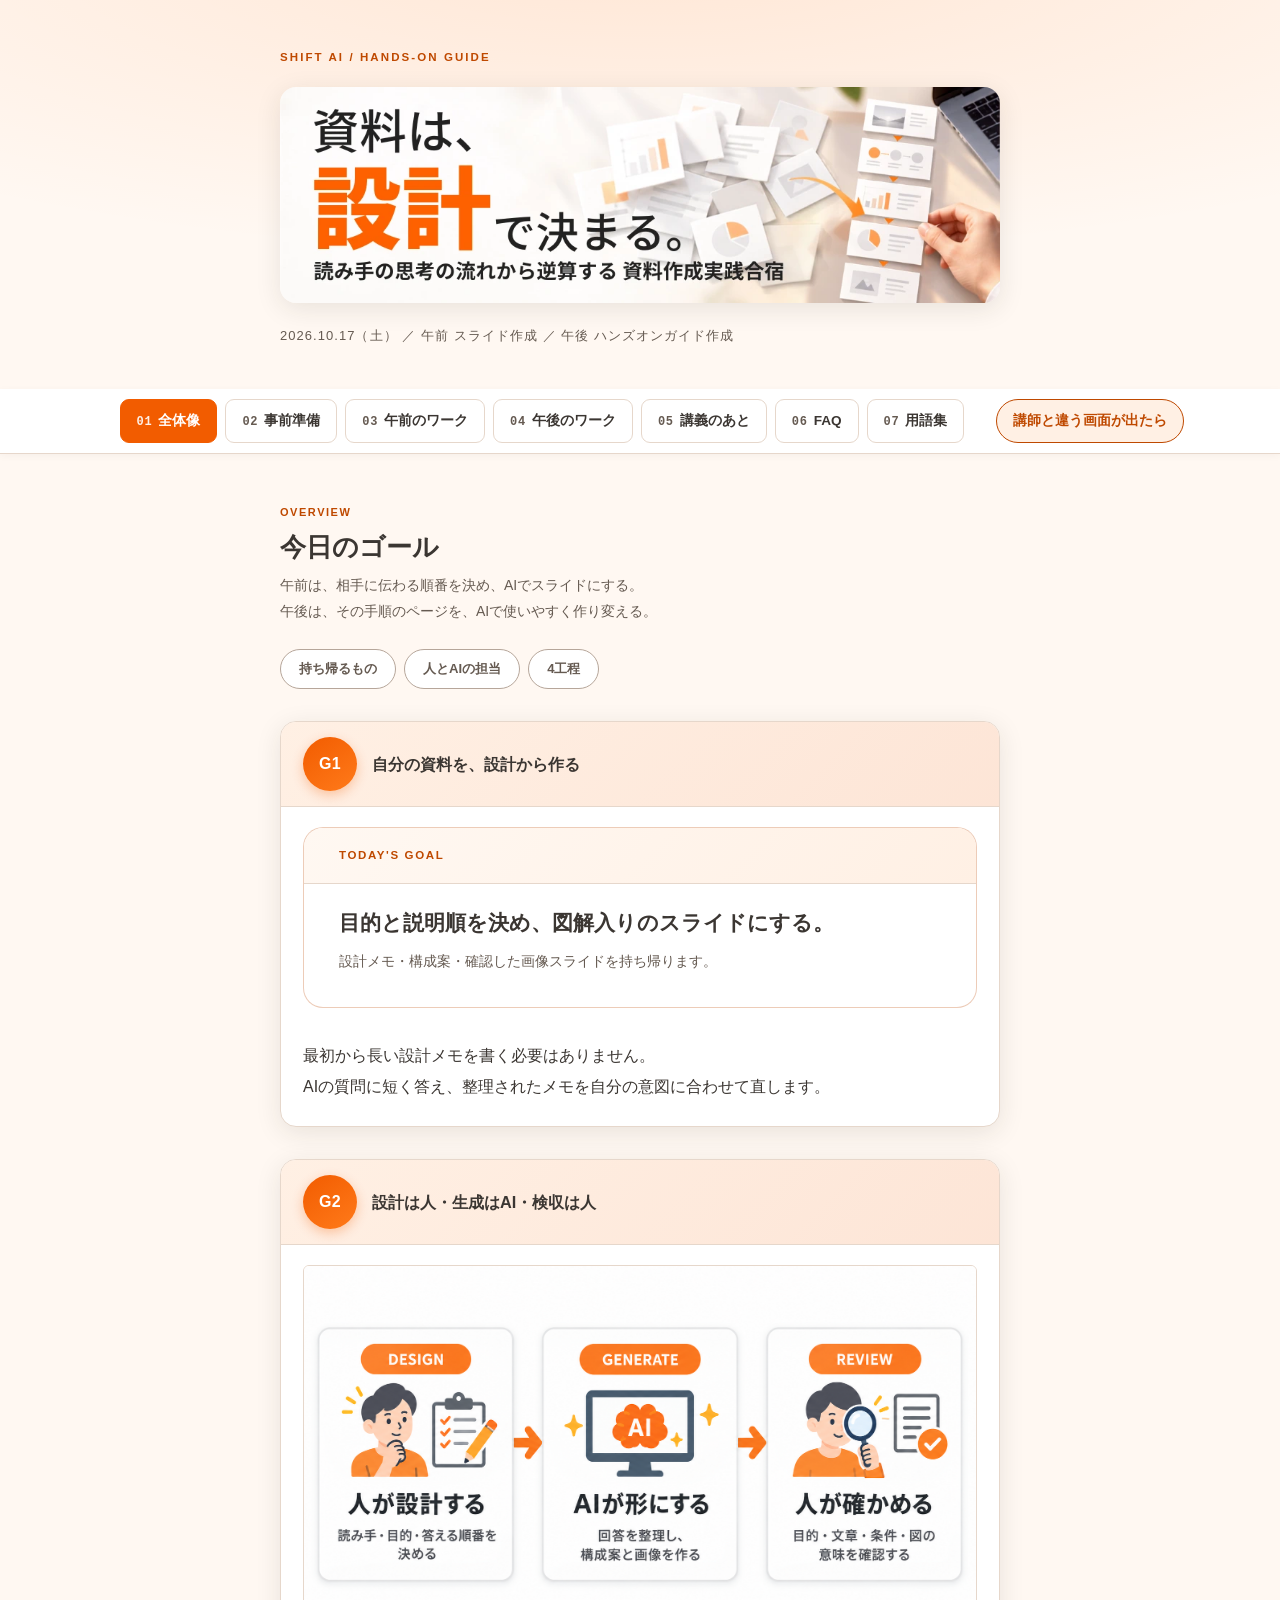
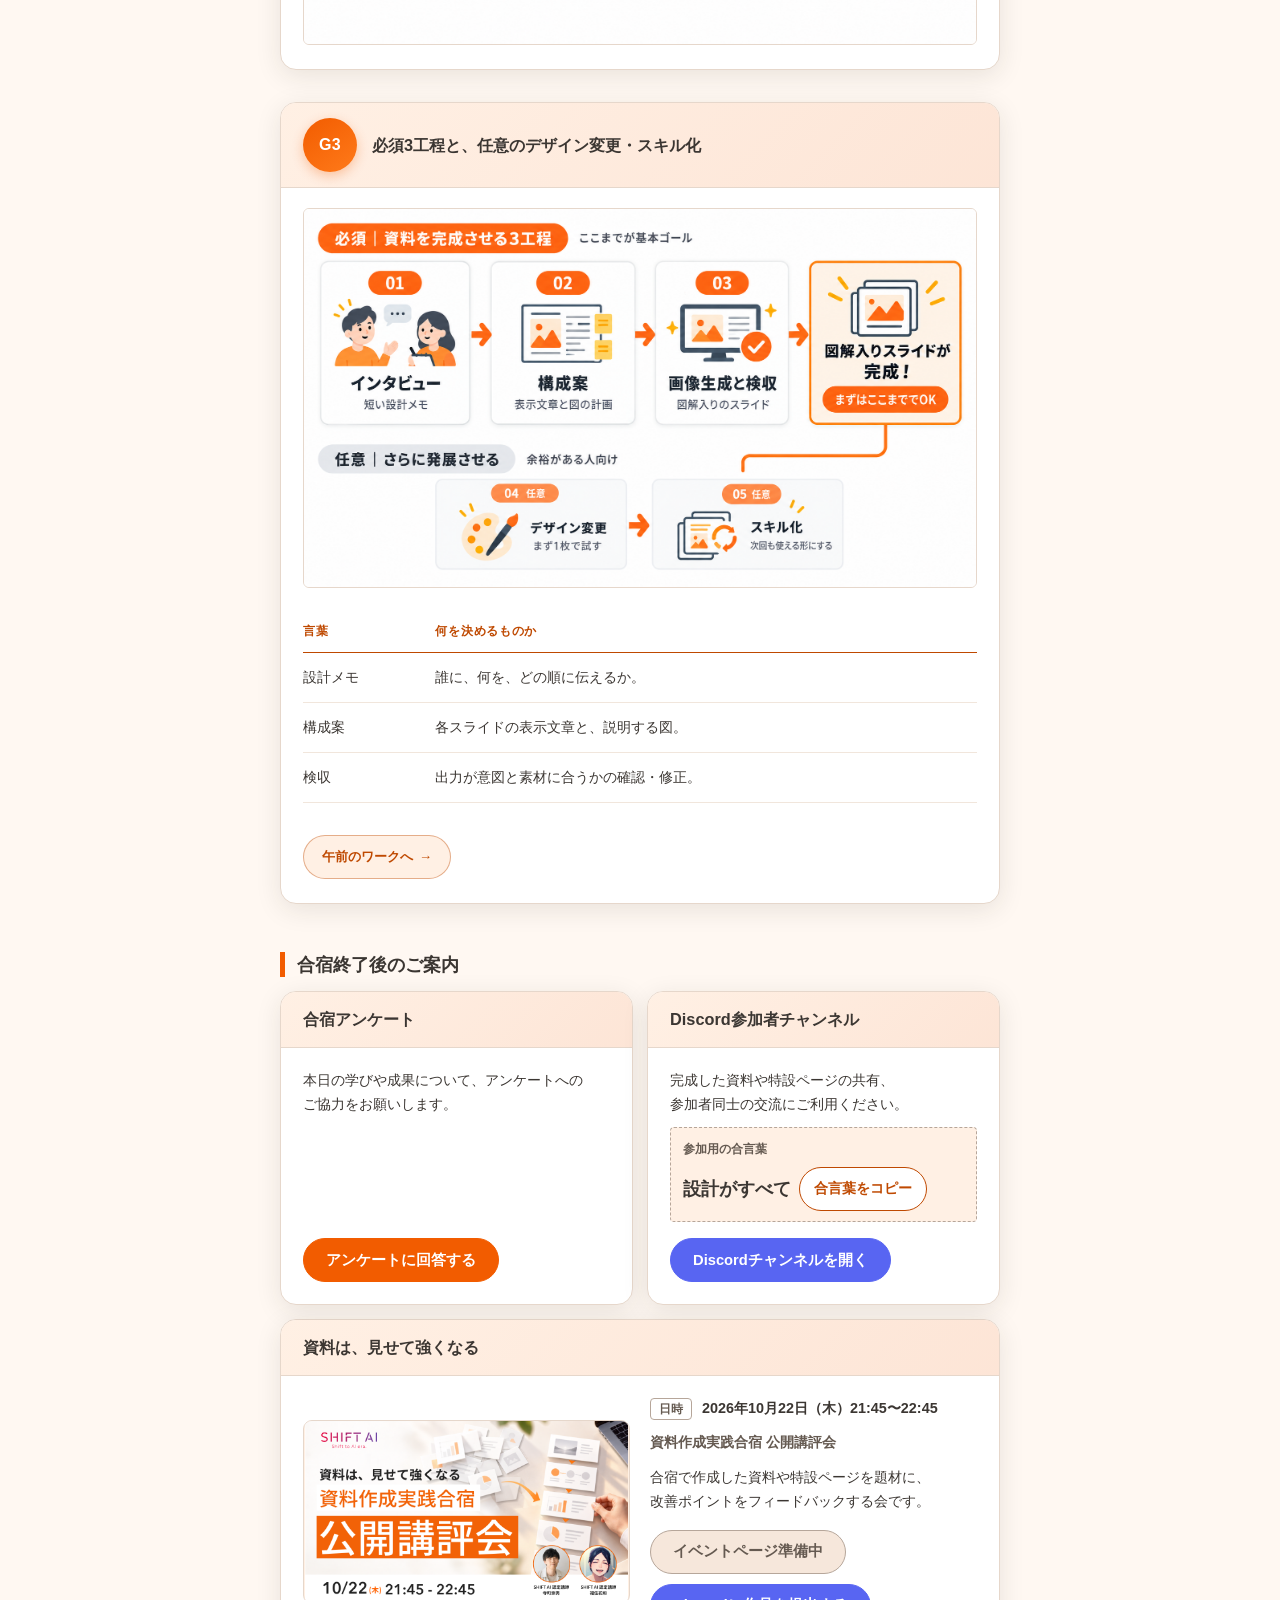
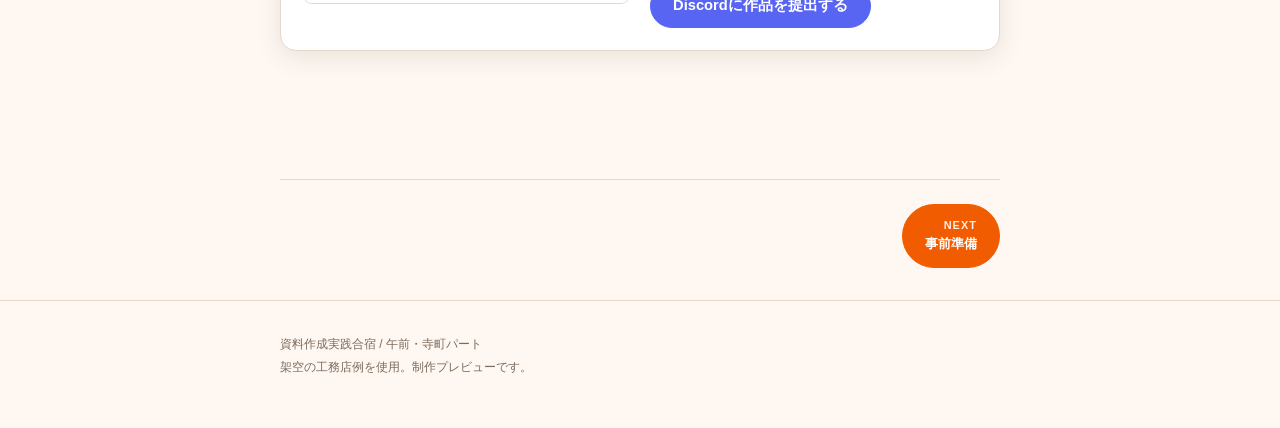
==== commit 3f64a327: "CP5：改善の考え方・ヒントを画像に差し替え、Discordボタンをブランド色に変更、イベントカードのサムネイルを中央揃えに調整 Co-Authored-By: Claude Sonnet 5.5 <" ====
--- a/index.html
+++ b/index.html
@@ -514,7 +514,7 @@
 }
 /* ============ 特典1：講義スライドのページめくり ============ */
 .sv{margin:16px 0 8px}.sv-stage{position:relative;border:1px solid var(--line-soft);border-radius:6px;overflow:hidden;background:#fff;touch-action:pan-y}.sv-img{display:block;width:100%;height:auto;aspect-ratio:16/9}.sv-bar{display:flex;align-items:center;justify-content:space-between;gap:8px;margin-top:10px}.sv-count{font-family:var(--mono);font-size:13px;color:var(--ink-sub)}.sv-btn{display:inline-flex;align-items:center;justify-content:center;min-height:44px;padding:9px 18px;border:1px solid var(--line-soft);border-radius:50px;background:#fff;color:var(--ink);font:inherit;font-size:14px;font-weight:600;text-decoration:none;cursor:pointer}.sv-btn:hover{border-color:var(--accent);color:var(--accent)}.sv-btn[disabled]{opacity:.4;cursor:not-allowed}.sv-btn[disabled]:hover{border-color:var(--line-soft);color:var(--ink)}.sv-btn--primary{background:var(--accent);border-color:var(--accent);color:#fff}.sv-btn--primary:hover{color:#fff;opacity:.9}.sv-dl{display:flex;flex-wrap:wrap;align-items:center;justify-content:center;gap:6px 12px;margin:16px 0 0}.sv-dl-note{font-size:12px;color:var(--ink-sub)}.sv-files{display:grid;gap:12px;margin-top:20px}.sv-file{border:1px solid var(--line-soft);border-radius:6px;padding:14px 16px}.sv-file p{margin:0 0 8px;font-size:14px}.sv-file .sv-dl{margin:12px 0 0;justify-content:flex-start}.sv-file__name{font-weight:700;font-size:15px!important}
-</style><link rel="stylesheet" href="css/tokens.css"><link rel="stylesheet" href="css/site.css"><link rel="stylesheet" href="css/modal.css"><link rel="stylesheet" href="css/index-ux.css"><link rel="stylesheet" href="css/pm.css"><link rel="stylesheet" href="css/apps.css"><link rel="stylesheet" href="css/glossary.css"></head><body><header class="head"><div class="inner"><span class="brand">SHIFT AI / Hands-on Guide</span><h1 class="thumbnail-title"><img src="images/event-thumbnail.webp" width="1000" height="300" alt="資料は、設計で決まる。読み手の思考の流れから逆算する 資料作成実践合宿" fetchpriority="high"></h1><p class="date"><span class="u">2026.10.17（土）</span> ／ <span class="u">午前 スライド作成</span> ／ <span class="u">午後 ハンズオンガイド作成</span></p></div></header><nav class="tabbar" aria-label="ガイドのタブ"><div class="inner" role="tablist"><button class="tab on" role="tab" data-tab="t0" aria-controls="t0" aria-selected="true"><span class="tno">01</span>全体像</button><button class="tab" role="tab" data-tab="t1" aria-controls="t1" aria-selected="false"><span class="tno">02</span>事前準備</button><button class="tab" role="tab" data-tab="t2" aria-controls="t2" aria-selected="false"><span class="tno">03</span>午前のワーク</button><button class="tab" role="tab" data-tab="tpm" aria-controls="tpm" aria-selected="false"><span class="tno">04</span>午後のワーク</button><button class="tab" role="tab" data-tab="t3" aria-controls="t3w" aria-selected="false"><span class="tno">05</span>講義のあと</button><button class="tab" role="tab" data-tab="t4" aria-controls="t4" aria-selected="false"><span class="tno">06</span>FAQ</button><button class="tab" role="tab" data-tab="tg" aria-controls="tg" aria-selected="false"><span class="tno">07</span>用語集</button></div><button type="button" class="tabbar__help" id="help-open" aria-haspopup="dialog">講師と違う画面が出たら</button></nav><main class="measure"><div class="panel on" id="t0" role="tabpanel"><div class="panel-head"><span class="kicker">OVERVIEW</span><h2>今日のゴール</h2><p class="desc">午前は、相手に伝わる順番を決め、AIでスライドにする。<br>午後は、その手順のページを、AIで使いやすく作り変える。</p><nav class="local"><a href="#s1">持ち帰るもの</a><a href="#s2">人とAIの担当</a><a href="#s3">4工程</a></nav></div><section class="chap" id="s1"><div class="chap-head"><span class="no">G1</span><h3>自分の資料を、設計から作る</h3></div><div class="goal"><span class="ct">TODAY'S GOAL</span><p><span class="u">目的と説明順を決め、</span><span class="u">図解入りのスライドにする。</span><small>設計メモ・構成案・確認した画像スライドを持ち帰ります。</small></p></div><p>最初から長い設計メモを書く必要はありません。<br>AIの質問に短く答え、整理されたメモを自分の意図に合わせて直します。</p></section><section class="chap" id="s2"><div class="chap-head"><span class="no">G2</span><h3>設計は人・生成はAI・検収は人</h3></div><figure class="shot"><a href="images/g2-design-generate-review.png" target="_blank" rel="noopener"><img src="images/g2-design-generate-review.png" width="1672" height="941" alt="人が設計する（DESIGN：読み手・目的・答える順番を決める）、AIが形にする（GENERATE：回答を整理し、構成案と画像を作る）、人が確かめる（REVIEW：目的・文章・条件・図の意味を確認する）の3段階を、矢印でつないだ図" style="height:auto"></a></figure></section><section class="chap" id="s3"><div class="chap-head"><span class="no">G3</span><h3>必須3工程と、任意のデザイン変更・スキル化</h3></div><figure class="shot"><a href="images/g3-workflow-steps.png" target="_blank" rel="noopener"><img src="images/g3-workflow-steps.png" width="1672" height="941" alt="必須の3工程は、01 インタビュー（短い設計メモ）、02 構成案（表示文章と図の計画）、03 画像生成と検収（図解入りのスライド）で、ここまでで基本ゴールの図解入りスライドが完成します。余裕がある人向けの任意の工程は、04 デザイン変更（まず1枚で試す）、05 スキル化（次回も使える形にする）です。" style="height:auto"></a></figure><div class="tblwrap"><table><tr><th>言葉</th><th>何を決めるものか</th></tr><tr><td>設計メモ</td><td>誰に、何を、どの順に伝えるか。</td></tr><tr><td>構成案</td><td>各スライドの表示文章と、説明する図。</td></tr><tr><td>検収</td><td>出力が意図と素材に合うかの確認・修正。</td></tr></table></div><a class="jumplink" href="#s7">午前のワークへ</a></section><section class="after" id="after" aria-labelledby="after-h"><h3 class="after-h" id="after-h">合宿終了後のご案内</h3><div class="after-grid"><article class="after-card"><h4 class="after-hd">合宿アンケート</h4><div class="after-bd"><p>本日の学びや成果について、アンケートへのご協力をお願いします。</p><div class="after-act"><a class="after-btn" href="https://forms.gle/zAZoeHX2GEFL9y4C7" target="_blank" rel="noopener noreferrer">アンケートに回答する<span class="ux-vh">（新しいタブで開きます）</span></a></div></div></article><article class="after-card"><h4 class="after-hd">Discord参加者チャンネル</h4><div class="after-bd"><p>完成した資料や特設ページの共有、参加者同士の交流にご利用ください。</p><div class="after-pass"><span class="after-pass__l">参加用の合言葉</span><span class="after-pass__row"><code class="after-pass__v">設計がすべて</code><button type="button" class="after-copy" data-copy-text="設計がすべて" aria-label="合言葉「設計がすべて」をコピー">合言葉をコピー</button></span></div><div class="after-act"><a class="after-btn after-btn--discord" href="https://discordapp.com/channels/1390567808148045907/1428180934792056966" target="_blank" rel="noopener noreferrer">Discordチャンネルを開く<span class="ux-vh">（新しいタブで開きます）</span></a></div></div></article></div><article class="after-card after-event" id="after-event" data-event-url=""><h4 class="after-hd">資料は、見せて強くなる</h4><div class="after-bd after-bd--ev"><figure class="after-thumb"><img src="images/1022_%E3%82%B5%E3%83%A0%E3%83%8D%E3%82%A4%E3%83%AB.png" width="1920" height="1080" loading="lazy" alt="公開講評会のサムネイル。資料は、見せて強くなる。資料作成実践合宿 公開講評会。10月22日（木）21:45〜22:45。"></figure><div class="after-ev"><p class="after-when"><span>日時</span>2026年10月22日（木）21:45〜22:45</p><p class="after-sub">資料作成実践合宿 公開講評会</p><p>合宿で作成した資料や特設ページを題材に、改善ポイントをフィードバックする会です。</p><div class="after-act"><span class="after-btn is-pending" role="link" aria-disabled="true">イベントページ準備中</span><a class="after-btn" href="https://discord.com/channels/1390567808148045907/1551510970952847401/1559031243184537612" target="_blank" rel="noopener noreferrer">Discordに作品を提出する<span class="ux-vh">（新しいタブで開きます）</span></a></div></div></div></article></section></div>
+</style><link rel="stylesheet" href="css/tokens.css"><link rel="stylesheet" href="css/site.css"><link rel="stylesheet" href="css/modal.css"><link rel="stylesheet" href="css/index-ux.css"><link rel="stylesheet" href="css/pm.css"><link rel="stylesheet" href="css/apps.css"><link rel="stylesheet" href="css/glossary.css"></head><body><header class="head"><div class="inner"><span class="brand">SHIFT AI / Hands-on Guide</span><h1 class="thumbnail-title"><img src="images/event-thumbnail.webp" width="1000" height="300" alt="資料は、設計で決まる。読み手の思考の流れから逆算する 資料作成実践合宿" fetchpriority="high"></h1><p class="date"><span class="u">2026.10.17（土）</span> ／ <span class="u">午前 スライド作成</span> ／ <span class="u">午後 ハンズオンガイド作成</span></p></div></header><nav class="tabbar" aria-label="ガイドのタブ"><div class="inner" role="tablist"><button class="tab on" role="tab" data-tab="t0" aria-controls="t0" aria-selected="true"><span class="tno">01</span>全体像</button><button class="tab" role="tab" data-tab="t1" aria-controls="t1" aria-selected="false"><span class="tno">02</span>事前準備</button><button class="tab" role="tab" data-tab="t2" aria-controls="t2" aria-selected="false"><span class="tno">03</span>午前のワーク</button><button class="tab" role="tab" data-tab="tpm" aria-controls="tpm" aria-selected="false"><span class="tno">04</span>午後のワーク</button><button class="tab" role="tab" data-tab="t3" aria-controls="t3w" aria-selected="false"><span class="tno">05</span>講義のあと</button><button class="tab" role="tab" data-tab="t4" aria-controls="t4" aria-selected="false"><span class="tno">06</span>FAQ</button><button class="tab" role="tab" data-tab="tg" aria-controls="tg" aria-selected="false"><span class="tno">07</span>用語集</button></div><button type="button" class="tabbar__help" id="help-open" aria-haspopup="dialog">講師と違う画面が出たら</button></nav><main class="measure"><div class="panel on" id="t0" role="tabpanel"><div class="panel-head"><span class="kicker">OVERVIEW</span><h2>今日のゴール</h2><p class="desc">午前は、相手に伝わる順番を決め、AIでスライドにする。<br>午後は、その手順のページを、AIで使いやすく作り変える。</p><nav class="local"><a href="#s1">持ち帰るもの</a><a href="#s2">人とAIの担当</a><a href="#s3">4工程</a></nav></div><section class="chap" id="s1"><div class="chap-head"><span class="no">G1</span><h3>自分の資料を、設計から作る</h3></div><div class="goal"><span class="ct">TODAY'S GOAL</span><p><span class="u">目的と説明順を決め、</span><span class="u">図解入りのスライドにする。</span><small>設計メモ・構成案・確認した画像スライドを持ち帰ります。</small></p></div><p>最初から長い設計メモを書く必要はありません。<br>AIの質問に短く答え、整理されたメモを自分の意図に合わせて直します。</p></section><section class="chap" id="s2"><div class="chap-head"><span class="no">G2</span><h3>設計は人・生成はAI・検収は人</h3></div><figure class="shot"><a href="images/g2-design-generate-review.png" target="_blank" rel="noopener"><img src="images/g2-design-generate-review.png" width="1672" height="941" alt="人が設計する（DESIGN：読み手・目的・答える順番を決める）、AIが形にする（GENERATE：回答を整理し、構成案と画像を作る）、人が確かめる（REVIEW：目的・文章・条件・図の意味を確認する）の3段階を、矢印でつないだ図" style="height:auto"></a></figure></section><section class="chap" id="s3"><div class="chap-head"><span class="no">G3</span><h3>必須3工程と、任意のデザイン変更・スキル化</h3></div><figure class="shot"><a href="images/g3-workflow-steps.png" target="_blank" rel="noopener"><img src="images/g3-workflow-steps.png" width="1672" height="941" alt="必須の3工程は、01 インタビュー（短い設計メモ）、02 構成案（表示文章と図の計画）、03 画像生成と検収（図解入りのスライド）で、ここまでで基本ゴールの図解入りスライドが完成します。余裕がある人向けの任意の工程は、04 デザイン変更（まず1枚で試す）、05 スキル化（次回も使える形にする）です。" style="height:auto"></a></figure><div class="tblwrap"><table><tr><th>言葉</th><th>何を決めるものか</th></tr><tr><td>設計メモ</td><td>誰に、何を、どの順に伝えるか。</td></tr><tr><td>構成案</td><td>各スライドの表示文章と、説明する図。</td></tr><tr><td>検収</td><td>出力が意図と素材に合うかの確認・修正。</td></tr></table></div><a class="jumplink" href="#s7">午前のワークへ</a></section><section class="after" id="after" aria-labelledby="after-h"><h3 class="after-h" id="after-h">合宿終了後のご案内</h3><div class="after-grid"><article class="after-card"><h4 class="after-hd">合宿アンケート</h4><div class="after-bd"><p>本日の学びや成果について、アンケートへのご協力をお願いします。</p><div class="after-act"><a class="after-btn" href="https://forms.gle/zAZoeHX2GEFL9y4C7" target="_blank" rel="noopener noreferrer">アンケートに回答する<span class="ux-vh">（新しいタブで開きます）</span></a></div></div></article><article class="after-card"><h4 class="after-hd">Discord参加者チャンネル</h4><div class="after-bd"><p>完成した資料や特設ページの共有、参加者同士の交流にご利用ください。</p><div class="after-pass"><span class="after-pass__l">参加用の合言葉</span><span class="after-pass__row"><code class="after-pass__v">設計がすべて</code><button type="button" class="after-copy" data-copy-text="設計がすべて" aria-label="合言葉「設計がすべて」をコピー">合言葉をコピー</button></span></div><div class="after-act"><a class="after-btn after-btn--discord" href="https://discordapp.com/channels/1390567808148045907/1428180934792056966" target="_blank" rel="noopener noreferrer">Discordチャンネルを開く<span class="ux-vh">（新しいタブで開きます）</span></a></div></div></article></div><article class="after-card after-event" id="after-event" data-event-url=""><h4 class="after-hd">資料は、見せて強くなる</h4><div class="after-bd after-bd--ev"><figure class="after-thumb"><img src="images/1022_%E3%82%B5%E3%83%A0%E3%83%8D%E3%82%A4%E3%83%AB.png" width="1920" height="1080" loading="lazy" alt="公開講評会のサムネイル。資料は、見せて強くなる。資料作成実践合宿 公開講評会。10月22日（木）21:45〜22:45。"></figure><div class="after-ev"><p class="after-when"><span>日時</span>2026年10月22日（木）21:45〜22:45</p><p class="after-sub">資料作成実践合宿 公開講評会</p><p>合宿で作成した資料や特設ページを題材に、改善ポイントをフィードバックする会です。</p><div class="after-act"><span class="after-btn is-pending" role="link" aria-disabled="true">イベントページ準備中</span><a class="after-btn after-btn--discord" href="https://discord.com/channels/1390567808148045907/1551510970952847401/1559031243184537612" target="_blank" rel="noopener noreferrer">Discordに作品を提出する<span class="ux-vh">（新しいタブで開きます）</span></a></div></div></div></article></section></div>
 <div class="panel" id="t1" role="tabpanel"><div class="panel-head"><span class="kicker">PREPARATION</span><h2>題材と保存先を用意する</h2><p class="desc">自分のテーマを一言で。<br>題材が未定なら、工務店の架空例から始められます。</p><nav class="local"><a href="#s4">作る題材</a><a href="#s5">Codexと保存先</a><a href="#s6">工務店の例</a></nav></div><section class="chap" id="s4"><div class="chap-head"><span class="no">P1</span><h3>どんな資料を作るか</h3></div><p>最近作った資料、または次に作る予定の資料を1つ選びます。<br>手元のメモは整えず、そのまま使えます。</p><div class="callout">例：上司に新しい運用を提案する資料、取引先へのサービス説明、社内の手順を伝える資料。</div><p>社外へ渡せない情報は、公開できる範囲へ置き換えます。<br>価格・条件が分からない場合は、推測せず「未確認」で残します。</p></section><section class="chap" id="s5"><div class="chap-head"><span class="no">P2</span><h3>Codexと作業フォルダー</h3></div><p>使うツールはCodexです。<br>成果物を1つの作業フォルダーへ集め、W1からW4まで同じ会話で進めます。</p><p class="tooltag">操作するもの：<b>Codexと、選択した作業フォルダー</b></p><p>Codexを開くと、入力欄の上に作業フォルダーの名前が出ます。<br>名前を押すと一覧が開き、使うフォルダーを選べます。</p><figure class="shot"><a href="images/shots/prep-codex.webp" target="_blank" rel="noopener"><img src="images/shots/prep-codex.webp" alt="Codexの最初の画面。入力欄の上に作業フォルダー名が表示されている" loading="lazy"></a><figcaption>入力欄の上のフォルダー名が、今の作業フォルダーです。</figcaption></figure><figure class="shot"><a href="images/shots/prep-folder.webp" target="_blank" rel="noopener"><img src="images/shots/prep-folder.webp" alt="フォルダー名を押して開いた一覧から作業フォルダーを選んでいる画面" loading="lazy"></a><figcaption>一覧から選びます。一覧にないフォルダーは「新しいプロジェクト」から追加します。</figcaption></figure><div class="copywrap mini-copy"><div class="copyhead"><span class="fn">成果物の保存先（ワーク中にAIが作成）</span><button type="button" class="copybtn">コピー</button></div><pre class="copy">作業フォルダー/
   00_素材.md
   01_設計メモ.md
@@ -1046,20 +1046,14 @@
         <div class="ux-step pm-card" id="cp5-approach">
           <h3 class="ux-step__head"><span class="ux-step__num ux-step__num--label">考え方</span><span class="ux-step__title">改善の考え方</span></h3>
           <div class="ux-step__body">
-            <ol class="cp5-flow" aria-label="改善の4ステップ"><li>使う人を考える</li><li>困りごとを見つける</li><li>改善する</li><li>使いやすくなったか確認する</li></ol>
+            <div class="pm-shots pm-shots--1 pm-shots--wide"><figure class="pm-shot"><button type="button" class="pm-shot__btn" aria-label="改善の考え方（4ステップ）（拡大して見る）"><img src="images/pm-results/cp5-improvement-process.png" width="1672" height="941" alt="改善の考え方。1 使う人を考える（このガイドを使う人は誰か、何をしたい人か）、2 困りごとを見つける（迷う場所・わかりにくい表示・次に何をするかを確認する）、3 改善する（色、カード表示、図解、スマホUI、チェックリストなどを整える）、4 使いやすくなったか確認する（初めて見る人でも迷わず進めるかを見直す）。ポイントは、見た目を変えるだけでなく「使う人が迷わないか」で考えること。" loading="lazy"></button><figcaption>改善の考え方（4ステップ）。画像を押すと拡大できます。</figcaption></figure></div>
           </div>
         </div>
 
         <div class="ux-step pm-card" id="cp5-hints">
           <h3 class="ux-step__head"><span class="ux-step__num ux-step__num--label">任意</span><span class="ux-step__title">追加改善のヒント</span></h3>
           <div class="ux-step__body">
-            <ul class="cp5-hints">
-              <li><b>色を変える</b>重要な情報や操作を見分けやすくする</li>
-              <li><b>カード表示を変える</b>情報のまとまりを整理する</li>
-              <li><b>図解を入れる</b>手順や関係を視覚的に伝える</li>
-              <li><b>スマホUIを整える</b>小さい画面でも迷わず操作できるようにする</li>
-              <li><b>チェックリストを足す</b>完了したか自分で判断できるようにする</li>
-            </ul>
+            <div class="pm-shots pm-shots--1 pm-shots--wide"><figure class="pm-shot"><button type="button" class="pm-shot__btn" aria-label="追加改善のヒント（5つの視点）（拡大して見る）"><img src="images/pm-results/cp5-improvement-hints.png" width="1672" height="941" alt="追加改善のヒント。1 色を変える（重要な情報や操作を見分けやすくする）、2 カード表示を変える（情報のまとまりを整理する）、3 図解を入れる（手順や関係を視覚的に伝える）、4 スマホUIを整える（小さい画面でも迷わず操作できるようにする）、5 チェックリストを足す（完了したか自分で判断できるようにする）。" loading="lazy"></button><figcaption>追加改善のヒント（5つの視点）。画像を押すと拡大できます。</figcaption></figure></div>
             <p class="pm-fine">追加改善は任意です。時間が足りないときは、提出を優先して構いません。</p>
             <p class="cp5-act"><a class="ux-btn ux-btn--pill" href="#apps" data-cp5-apps>追加改善プロンプトを見る</a></p>
           </div>
@@ -1073,7 +1067,7 @@
               <li>「Discordに作品を提出する」を押します。</li>
               <li>Discordの提出先で、サイトURLを投稿します。</li>
             </ol>
-            <p class="cp5-act"><a class="ux-btn ux-btn--primary ux-btn--pill ux-btn--cta" href="https://discord.com/channels/1390567808148045907/1551510970952847401/1559031243184537612" target="_blank" rel="noopener noreferrer">Discordに作品を提出する<span class="ux-vh">（新しいタブで開きます）</span></a></p>
+            <p class="cp5-act"><a class="ux-btn ux-btn--primary ux-btn--pill ux-btn--cta cp5-discord" href="https://discord.com/channels/1390567808148045907/1551510970952847401/1559031243184537612" target="_blank" rel="noopener noreferrer">Discordに作品を提出する<span class="ux-vh">（新しいタブで開きます）</span></a></p>
             <ul class="cp5-notes">
               <li>提出用の投稿ボタンは、10月17日（土）12時過ぎからDiscordチャンネルの一番下に表示される予定です。</li>
               <li>提出された作品をもとに、10月22日の公開講評会で改善ポイントを解説します。時間の都合により、取り上げる作品は一部となる場合があります。</li>
--- a/css/index-ux.css
+++ b/css/index-ux.css
@@ -320,7 +320,7 @@
 .after-copy.is-done{border-color:#1F7A44;background:#1F7A44;color:#fff}
 /* 公開講評会：横長カード。サムネイルは16:9のまま枠に収める（画像ファイルのパスだけで差し替え可。画像が無い・読めないときは「サムネイル準備中」） */
 .after-bd--ev{display:grid;grid-template-columns:minmax(0,1fr) minmax(0,1fr);align-items:stretch;gap:20px}
-.after-thumb{position:relative;margin:0;aspect-ratio:16/9;align-self:start;overflow:hidden;border:1px solid var(--border);border-radius:var(--r-sm);background:var(--accent-soft)}
+.after-thumb{position:relative;margin:0;aspect-ratio:16/9;align-self:center;overflow:hidden;border:1px solid var(--border);border-radius:var(--r-sm);background:var(--accent-soft)}
 .after-thumb img{display:block;width:100%;height:100%;object-fit:contain}
 .after-thumb:not(:has(img))::after{content:"サムネイル準備中";position:absolute;inset:0;display:grid;place-items:center;font-size:.9rem;font-weight:700;color:var(--ink-light)}
 .after-ev{display:flex;flex-direction:column;gap:10px;min-width:0}
--- a/css/pm.css
+++ b/css/pm.css
@@ -140,15 +140,13 @@
 .cp5-q__t{margin:0 0 6px;font-weight:700;line-height:1.6}
 .cp5-q__n{margin-right:6px;color:var(--accent)}
 .cp5-q__e{margin:0;font-size:.88rem;line-height:1.8;color:var(--ink-sub)}
-.cp5-flow{list-style:none;margin:0;padding:0;display:flex;flex-wrap:wrap;gap:10px;counter-reset:cp5}
-.cp5-flow li{counter-increment:cp5;position:relative;padding:10px 16px;border-radius:50px;background:var(--accent-soft);border:1px solid var(--border-strong);font-weight:600}
-.cp5-flow li::before{content:counter(cp5) ". ";color:var(--accent)}
-.cp5-hints{list-style:none;margin:0;padding:0;display:grid;gap:8px}
-.cp5-hints li{padding:10px 14px;border-left:4px solid var(--accent);border-radius:8px;background:var(--accent-soft);line-height:1.7}
-.cp5-hints b{display:block}
 .cp5-act{margin:var(--sp-3) 0 0}
 .cp5-notes{margin:var(--sp-3) 0 0;padding-left:1.2em;font-size:.88rem;line-height:1.85;color:var(--ink-sub)}
 @media (max-width:720px){
   .cp5-qs{grid-template-columns:minmax(0,1fr)}
-  .cp5-flow{flex-direction:column;align-items:stretch}
-  }
+}
+.pm-shots--wide{grid-template-columns:minmax(0,1fr)}
+.pm-shots--wide .pm-shot__btn img{aspect-ratio:16/9;object-fit:contain}
+a.ux-btn.cp5-discord{border-color:#5865F2;background:#5865F2;color:#fff}
+a.ux-btn.cp5-discord:hover{border-color:#4752C4;background:#4752C4;color:#fff}
+a.ux-btn.cp5-discord:focus-visible{border-color:#4752C4;background:#4752C4;color:#fff;outline:3px solid var(--ink);outline-offset:3px}
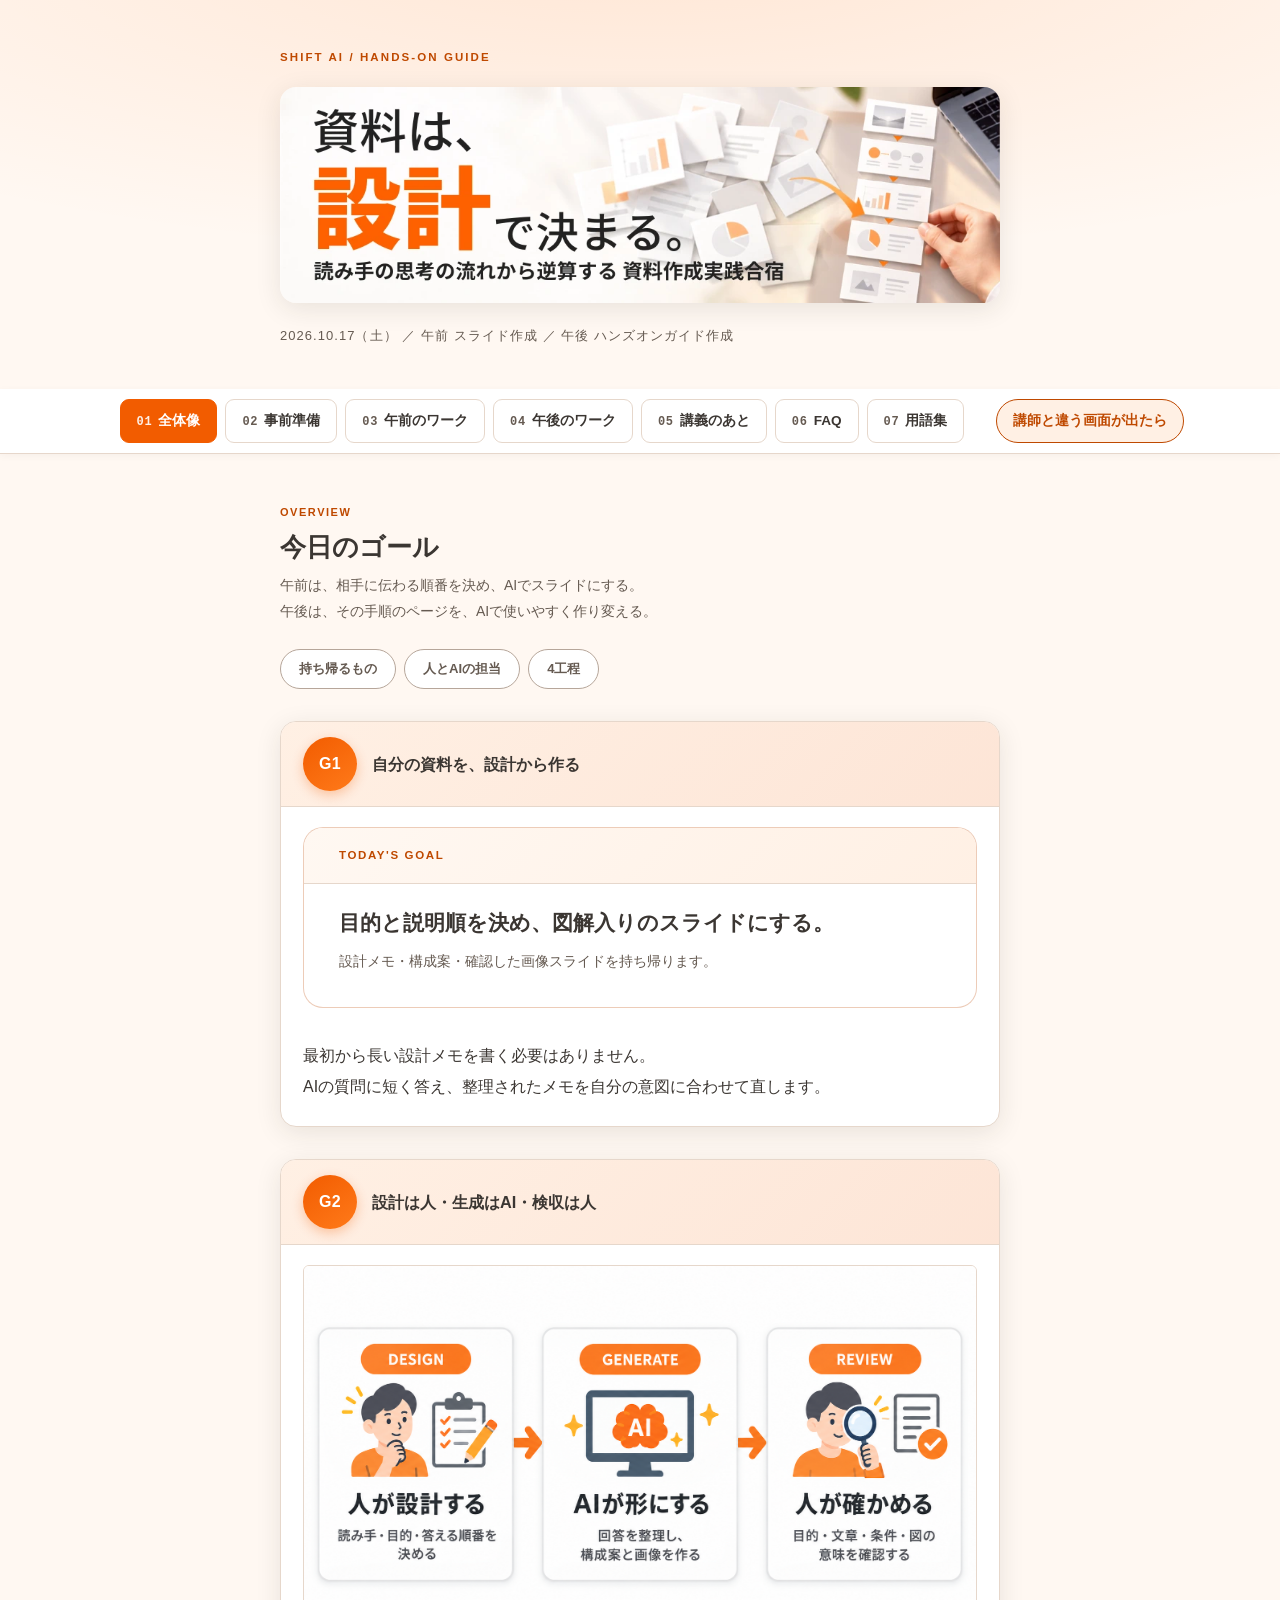
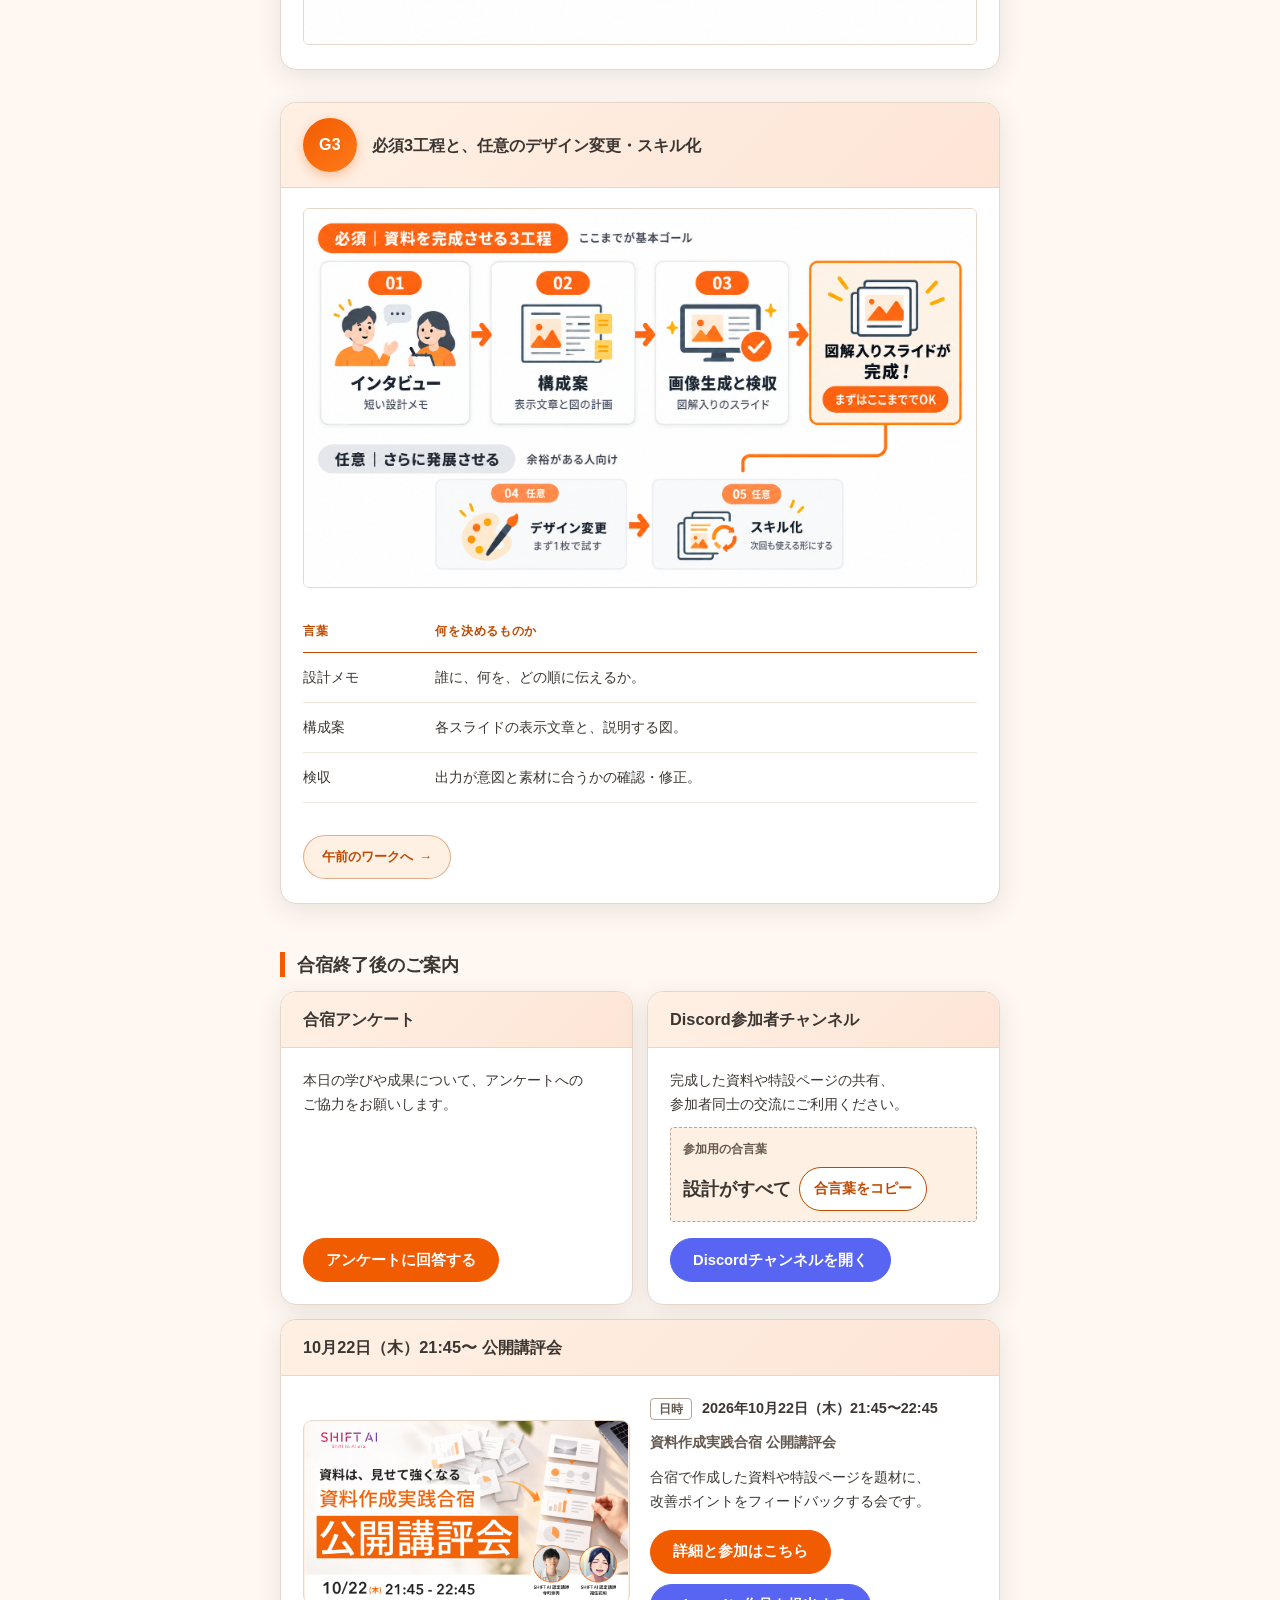
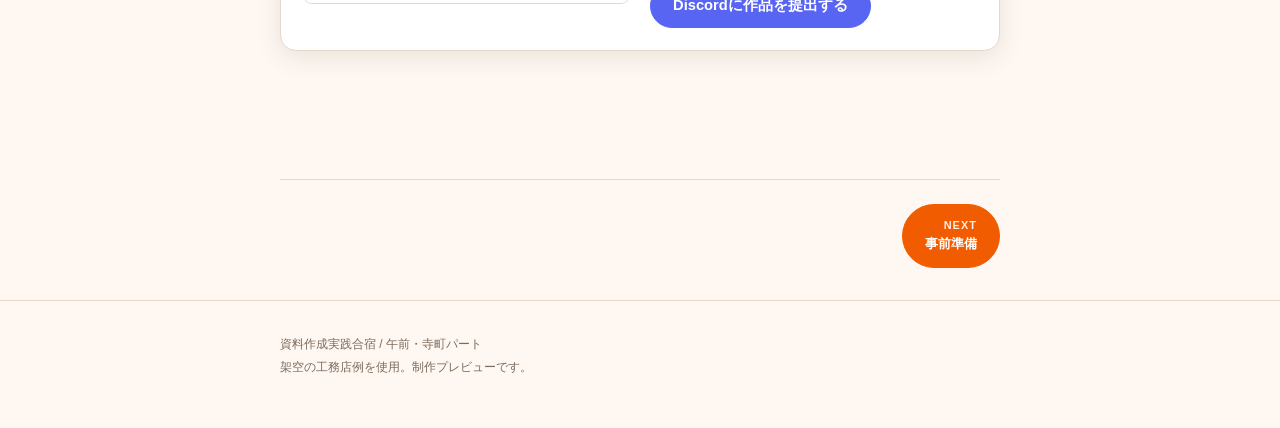
==== commit af0d3780: "全体像：公開講評会カードの見出しを日時入りの文言に変更 Co-Authored-By: Claude Sonnet 5.5 <noreply@anthropic.com>" ====
--- a/index.html
+++ b/index.html
@@ -514,7 +514,7 @@
 }
 /* ============ 特典1：講義スライドのページめくり ============ */
 .sv{margin:16px 0 8px}.sv-stage{position:relative;border:1px solid var(--line-soft);border-radius:6px;overflow:hidden;background:#fff;touch-action:pan-y}.sv-img{display:block;width:100%;height:auto;aspect-ratio:16/9}.sv-bar{display:flex;align-items:center;justify-content:space-between;gap:8px;margin-top:10px}.sv-count{font-family:var(--mono);font-size:13px;color:var(--ink-sub)}.sv-btn{display:inline-flex;align-items:center;justify-content:center;min-height:44px;padding:9px 18px;border:1px solid var(--line-soft);border-radius:50px;background:#fff;color:var(--ink);font:inherit;font-size:14px;font-weight:600;text-decoration:none;cursor:pointer}.sv-btn:hover{border-color:var(--accent);color:var(--accent)}.sv-btn[disabled]{opacity:.4;cursor:not-allowed}.sv-btn[disabled]:hover{border-color:var(--line-soft);color:var(--ink)}.sv-btn--primary{background:var(--accent);border-color:var(--accent);color:#fff}.sv-btn--primary:hover{color:#fff;opacity:.9}.sv-dl{display:flex;flex-wrap:wrap;align-items:center;justify-content:center;gap:6px 12px;margin:16px 0 0}.sv-dl-note{font-size:12px;color:var(--ink-sub)}.sv-files{display:grid;gap:12px;margin-top:20px}.sv-file{border:1px solid var(--line-soft);border-radius:6px;padding:14px 16px}.sv-file p{margin:0 0 8px;font-size:14px}.sv-file .sv-dl{margin:12px 0 0;justify-content:flex-start}.sv-file__name{font-weight:700;font-size:15px!important}
-</style><link rel="stylesheet" href="css/tokens.css"><link rel="stylesheet" href="css/site.css"><link rel="stylesheet" href="css/modal.css"><link rel="stylesheet" href="css/index-ux.css"><link rel="stylesheet" href="css/pm.css"><link rel="stylesheet" href="css/apps.css"><link rel="stylesheet" href="css/glossary.css"></head><body><header class="head"><div class="inner"><span class="brand">SHIFT AI / Hands-on Guide</span><h1 class="thumbnail-title"><img src="images/event-thumbnail.webp" width="1000" height="300" alt="資料は、設計で決まる。読み手の思考の流れから逆算する 資料作成実践合宿" fetchpriority="high"></h1><p class="date"><span class="u">2026.10.17（土）</span> ／ <span class="u">午前 スライド作成</span> ／ <span class="u">午後 ハンズオンガイド作成</span></p></div></header><nav class="tabbar" aria-label="ガイドのタブ"><div class="inner" role="tablist"><button class="tab on" role="tab" data-tab="t0" aria-controls="t0" aria-selected="true"><span class="tno">01</span>全体像</button><button class="tab" role="tab" data-tab="t1" aria-controls="t1" aria-selected="false"><span class="tno">02</span>事前準備</button><button class="tab" role="tab" data-tab="t2" aria-controls="t2" aria-selected="false"><span class="tno">03</span>午前のワーク</button><button class="tab" role="tab" data-tab="tpm" aria-controls="tpm" aria-selected="false"><span class="tno">04</span>午後のワーク</button><button class="tab" role="tab" data-tab="t3" aria-controls="t3w" aria-selected="false"><span class="tno">05</span>講義のあと</button><button class="tab" role="tab" data-tab="t4" aria-controls="t4" aria-selected="false"><span class="tno">06</span>FAQ</button><button class="tab" role="tab" data-tab="tg" aria-controls="tg" aria-selected="false"><span class="tno">07</span>用語集</button></div><button type="button" class="tabbar__help" id="help-open" aria-haspopup="dialog">講師と違う画面が出たら</button></nav><main class="measure"><div class="panel on" id="t0" role="tabpanel"><div class="panel-head"><span class="kicker">OVERVIEW</span><h2>今日のゴール</h2><p class="desc">午前は、相手に伝わる順番を決め、AIでスライドにする。<br>午後は、その手順のページを、AIで使いやすく作り変える。</p><nav class="local"><a href="#s1">持ち帰るもの</a><a href="#s2">人とAIの担当</a><a href="#s3">4工程</a></nav></div><section class="chap" id="s1"><div class="chap-head"><span class="no">G1</span><h3>自分の資料を、設計から作る</h3></div><div class="goal"><span class="ct">TODAY'S GOAL</span><p><span class="u">目的と説明順を決め、</span><span class="u">図解入りのスライドにする。</span><small>設計メモ・構成案・確認した画像スライドを持ち帰ります。</small></p></div><p>最初から長い設計メモを書く必要はありません。<br>AIの質問に短く答え、整理されたメモを自分の意図に合わせて直します。</p></section><section class="chap" id="s2"><div class="chap-head"><span class="no">G2</span><h3>設計は人・生成はAI・検収は人</h3></div><figure class="shot"><a href="images/g2-design-generate-review.png" target="_blank" rel="noopener"><img src="images/g2-design-generate-review.png" width="1672" height="941" alt="人が設計する（DESIGN：読み手・目的・答える順番を決める）、AIが形にする（GENERATE：回答を整理し、構成案と画像を作る）、人が確かめる（REVIEW：目的・文章・条件・図の意味を確認する）の3段階を、矢印でつないだ図" style="height:auto"></a></figure></section><section class="chap" id="s3"><div class="chap-head"><span class="no">G3</span><h3>必須3工程と、任意のデザイン変更・スキル化</h3></div><figure class="shot"><a href="images/g3-workflow-steps.png" target="_blank" rel="noopener"><img src="images/g3-workflow-steps.png" width="1672" height="941" alt="必須の3工程は、01 インタビュー（短い設計メモ）、02 構成案（表示文章と図の計画）、03 画像生成と検収（図解入りのスライド）で、ここまでで基本ゴールの図解入りスライドが完成します。余裕がある人向けの任意の工程は、04 デザイン変更（まず1枚で試す）、05 スキル化（次回も使える形にする）です。" style="height:auto"></a></figure><div class="tblwrap"><table><tr><th>言葉</th><th>何を決めるものか</th></tr><tr><td>設計メモ</td><td>誰に、何を、どの順に伝えるか。</td></tr><tr><td>構成案</td><td>各スライドの表示文章と、説明する図。</td></tr><tr><td>検収</td><td>出力が意図と素材に合うかの確認・修正。</td></tr></table></div><a class="jumplink" href="#s7">午前のワークへ</a></section><section class="after" id="after" aria-labelledby="after-h"><h3 class="after-h" id="after-h">合宿終了後のご案内</h3><div class="after-grid"><article class="after-card"><h4 class="after-hd">合宿アンケート</h4><div class="after-bd"><p>本日の学びや成果について、アンケートへのご協力をお願いします。</p><div class="after-act"><a class="after-btn" href="https://forms.gle/zAZoeHX2GEFL9y4C7" target="_blank" rel="noopener noreferrer">アンケートに回答する<span class="ux-vh">（新しいタブで開きます）</span></a></div></div></article><article class="after-card"><h4 class="after-hd">Discord参加者チャンネル</h4><div class="after-bd"><p>完成した資料や特設ページの共有、参加者同士の交流にご利用ください。</p><div class="after-pass"><span class="after-pass__l">参加用の合言葉</span><span class="after-pass__row"><code class="after-pass__v">設計がすべて</code><button type="button" class="after-copy" data-copy-text="設計がすべて" aria-label="合言葉「設計がすべて」をコピー">合言葉をコピー</button></span></div><div class="after-act"><a class="after-btn after-btn--discord" href="https://discordapp.com/channels/1390567808148045907/1428180934792056966" target="_blank" rel="noopener noreferrer">Discordチャンネルを開く<span class="ux-vh">（新しいタブで開きます）</span></a></div></div></article></div><article class="after-card after-event" id="after-event" data-event-url=""><h4 class="after-hd">資料は、見せて強くなる</h4><div class="after-bd after-bd--ev"><figure class="after-thumb"><img src="images/1022_%E3%82%B5%E3%83%A0%E3%83%8D%E3%82%A4%E3%83%AB.png" width="1920" height="1080" loading="lazy" alt="公開講評会のサムネイル。資料は、見せて強くなる。資料作成実践合宿 公開講評会。10月22日（木）21:45〜22:45。"></figure><div class="after-ev"><p class="after-when"><span>日時</span>2026年10月22日（木）21:45〜22:45</p><p class="after-sub">資料作成実践合宿 公開講評会</p><p>合宿で作成した資料や特設ページを題材に、改善ポイントをフィードバックする会です。</p><div class="after-act"><span class="after-btn is-pending" role="link" aria-disabled="true">イベントページ準備中</span><a class="after-btn after-btn--discord" href="https://discord.com/channels/1390567808148045907/1551510970952847401/1559031243184537612" target="_blank" rel="noopener noreferrer">Discordに作品を提出する<span class="ux-vh">（新しいタブで開きます）</span></a></div></div></div></article></section></div>
+</style><link rel="stylesheet" href="css/tokens.css"><link rel="stylesheet" href="css/site.css"><link rel="stylesheet" href="css/modal.css"><link rel="stylesheet" href="css/index-ux.css"><link rel="stylesheet" href="css/pm.css"><link rel="stylesheet" href="css/apps.css"><link rel="stylesheet" href="css/glossary.css"></head><body><header class="head"><div class="inner"><span class="brand">SHIFT AI / Hands-on Guide</span><h1 class="thumbnail-title"><img src="images/event-thumbnail.webp" width="1000" height="300" alt="資料は、設計で決まる。読み手の思考の流れから逆算する 資料作成実践合宿" fetchpriority="high"></h1><p class="date"><span class="u">2026.10.17（土）</span> ／ <span class="u">午前 スライド作成</span> ／ <span class="u">午後 ハンズオンガイド作成</span></p></div></header><nav class="tabbar" aria-label="ガイドのタブ"><div class="inner" role="tablist"><button class="tab on" role="tab" data-tab="t0" aria-controls="t0" aria-selected="true"><span class="tno">01</span>全体像</button><button class="tab" role="tab" data-tab="t1" aria-controls="t1" aria-selected="false"><span class="tno">02</span>事前準備</button><button class="tab" role="tab" data-tab="t2" aria-controls="t2" aria-selected="false"><span class="tno">03</span>午前のワーク</button><button class="tab" role="tab" data-tab="tpm" aria-controls="tpm" aria-selected="false"><span class="tno">04</span>午後のワーク</button><button class="tab" role="tab" data-tab="t3" aria-controls="t3w" aria-selected="false"><span class="tno">05</span>講義のあと</button><button class="tab" role="tab" data-tab="t4" aria-controls="t4" aria-selected="false"><span class="tno">06</span>FAQ</button><button class="tab" role="tab" data-tab="tg" aria-controls="tg" aria-selected="false"><span class="tno">07</span>用語集</button></div><button type="button" class="tabbar__help" id="help-open" aria-haspopup="dialog">講師と違う画面が出たら</button></nav><main class="measure"><div class="panel on" id="t0" role="tabpanel"><div class="panel-head"><span class="kicker">OVERVIEW</span><h2>今日のゴール</h2><p class="desc">午前は、相手に伝わる順番を決め、AIでスライドにする。<br>午後は、その手順のページを、AIで使いやすく作り変える。</p><nav class="local"><a href="#s1">持ち帰るもの</a><a href="#s2">人とAIの担当</a><a href="#s3">4工程</a></nav></div><section class="chap" id="s1"><div class="chap-head"><span class="no">G1</span><h3>自分の資料を、設計から作る</h3></div><div class="goal"><span class="ct">TODAY'S GOAL</span><p><span class="u">目的と説明順を決め、</span><span class="u">図解入りのスライドにする。</span><small>設計メモ・構成案・確認した画像スライドを持ち帰ります。</small></p></div><p>最初から長い設計メモを書く必要はありません。<br>AIの質問に短く答え、整理されたメモを自分の意図に合わせて直します。</p></section><section class="chap" id="s2"><div class="chap-head"><span class="no">G2</span><h3>設計は人・生成はAI・検収は人</h3></div><figure class="shot"><a href="images/g2-design-generate-review.png" target="_blank" rel="noopener"><img src="images/g2-design-generate-review.png" width="1672" height="941" alt="人が設計する（DESIGN：読み手・目的・答える順番を決める）、AIが形にする（GENERATE：回答を整理し、構成案と画像を作る）、人が確かめる（REVIEW：目的・文章・条件・図の意味を確認する）の3段階を、矢印でつないだ図" style="height:auto"></a></figure></section><section class="chap" id="s3"><div class="chap-head"><span class="no">G3</span><h3>必須3工程と、任意のデザイン変更・スキル化</h3></div><figure class="shot"><a href="images/g3-workflow-steps.png" target="_blank" rel="noopener"><img src="images/g3-workflow-steps.png" width="1672" height="941" alt="必須の3工程は、01 インタビュー（短い設計メモ）、02 構成案（表示文章と図の計画）、03 画像生成と検収（図解入りのスライド）で、ここまでで基本ゴールの図解入りスライドが完成します。余裕がある人向けの任意の工程は、04 デザイン変更（まず1枚で試す）、05 スキル化（次回も使える形にする）です。" style="height:auto"></a></figure><div class="tblwrap"><table><tr><th>言葉</th><th>何を決めるものか</th></tr><tr><td>設計メモ</td><td>誰に、何を、どの順に伝えるか。</td></tr><tr><td>構成案</td><td>各スライドの表示文章と、説明する図。</td></tr><tr><td>検収</td><td>出力が意図と素材に合うかの確認・修正。</td></tr></table></div><a class="jumplink" href="#s7">午前のワークへ</a></section><section class="after" id="after" aria-labelledby="after-h"><h3 class="after-h" id="after-h">合宿終了後のご案内</h3><div class="after-grid"><article class="after-card"><h4 class="after-hd">合宿アンケート</h4><div class="after-bd"><p>本日の学びや成果について、アンケートへのご協力をお願いします。</p><div class="after-act"><a class="after-btn" href="https://forms.gle/zAZoeHX2GEFL9y4C7" target="_blank" rel="noopener noreferrer">アンケートに回答する<span class="ux-vh">（新しいタブで開きます）</span></a></div></div></article><article class="after-card"><h4 class="after-hd">Discord参加者チャンネル</h4><div class="after-bd"><p>完成した資料や特設ページの共有、参加者同士の交流にご利用ください。</p><div class="after-pass"><span class="after-pass__l">参加用の合言葉</span><span class="after-pass__row"><code class="after-pass__v">設計がすべて</code><button type="button" class="after-copy" data-copy-text="設計がすべて" aria-label="合言葉「設計がすべて」をコピー">合言葉をコピー</button></span></div><div class="after-act"><a class="after-btn after-btn--discord" href="https://discordapp.com/channels/1390567808148045907/1428180934792056966" target="_blank" rel="noopener noreferrer">Discordチャンネルを開く<span class="ux-vh">（新しいタブで開きます）</span></a></div></div></article></div><article class="after-card after-event" id="after-event" data-event-url=""><h4 class="after-hd">10月22日（木）21:45〜 公開講評会</h4><div class="after-bd after-bd--ev"><figure class="after-thumb"><img src="images/1022_%E3%82%B5%E3%83%A0%E3%83%8D%E3%82%A4%E3%83%AB.png" width="1920" height="1080" loading="lazy" alt="公開講評会のサムネイル。資料は、見せて強くなる。資料作成実践合宿 公開講評会。10月22日（木）21:45〜22:45。"></figure><div class="after-ev"><p class="after-when"><span>日時</span>2026年10月22日（木）21:45〜22:45</p><p class="after-sub">資料作成実践合宿 公開講評会</p><p>合宿で作成した資料や特設ページを題材に、改善ポイントをフィードバックする会です。</p><div class="after-act"><a class="after-btn" href="https://learning-app.shift-ai.co.jp/events/event-e2b19cf7a79de535" target="_blank" rel="noopener noreferrer">詳細と参加はこちら<span class="ux-vh">（新しいタブで開きます）</span></a><a class="after-btn after-btn--discord" href="https://discord.com/channels/1390567808148045907/1551510970952847401/1559031243184537612" target="_blank" rel="noopener noreferrer">Discordに作品を提出する<span class="ux-vh">（新しいタブで開きます）</span></a></div></div></div></article></section></div>
 <div class="panel" id="t1" role="tabpanel"><div class="panel-head"><span class="kicker">PREPARATION</span><h2>題材と保存先を用意する</h2><p class="desc">自分のテーマを一言で。<br>題材が未定なら、工務店の架空例から始められます。</p><nav class="local"><a href="#s4">作る題材</a><a href="#s5">Codexと保存先</a><a href="#s6">工務店の例</a></nav></div><section class="chap" id="s4"><div class="chap-head"><span class="no">P1</span><h3>どんな資料を作るか</h3></div><p>最近作った資料、または次に作る予定の資料を1つ選びます。<br>手元のメモは整えず、そのまま使えます。</p><div class="callout">例：上司に新しい運用を提案する資料、取引先へのサービス説明、社内の手順を伝える資料。</div><p>社外へ渡せない情報は、公開できる範囲へ置き換えます。<br>価格・条件が分からない場合は、推測せず「未確認」で残します。</p></section><section class="chap" id="s5"><div class="chap-head"><span class="no">P2</span><h3>Codexと作業フォルダー</h3></div><p>使うツールはCodexです。<br>成果物を1つの作業フォルダーへ集め、W1からW4まで同じ会話で進めます。</p><p class="tooltag">操作するもの：<b>Codexと、選択した作業フォルダー</b></p><p>Codexを開くと、入力欄の上に作業フォルダーの名前が出ます。<br>名前を押すと一覧が開き、使うフォルダーを選べます。</p><figure class="shot"><a href="images/shots/prep-codex.webp" target="_blank" rel="noopener"><img src="images/shots/prep-codex.webp" alt="Codexの最初の画面。入力欄の上に作業フォルダー名が表示されている" loading="lazy"></a><figcaption>入力欄の上のフォルダー名が、今の作業フォルダーです。</figcaption></figure><figure class="shot"><a href="images/shots/prep-folder.webp" target="_blank" rel="noopener"><img src="images/shots/prep-folder.webp" alt="フォルダー名を押して開いた一覧から作業フォルダーを選んでいる画面" loading="lazy"></a><figcaption>一覧から選びます。一覧にないフォルダーは「新しいプロジェクト」から追加します。</figcaption></figure><div class="copywrap mini-copy"><div class="copyhead"><span class="fn">成果物の保存先（ワーク中にAIが作成）</span><button type="button" class="copybtn">コピー</button></div><pre class="copy">作業フォルダー/
   00_素材.md
   01_設計メモ.md
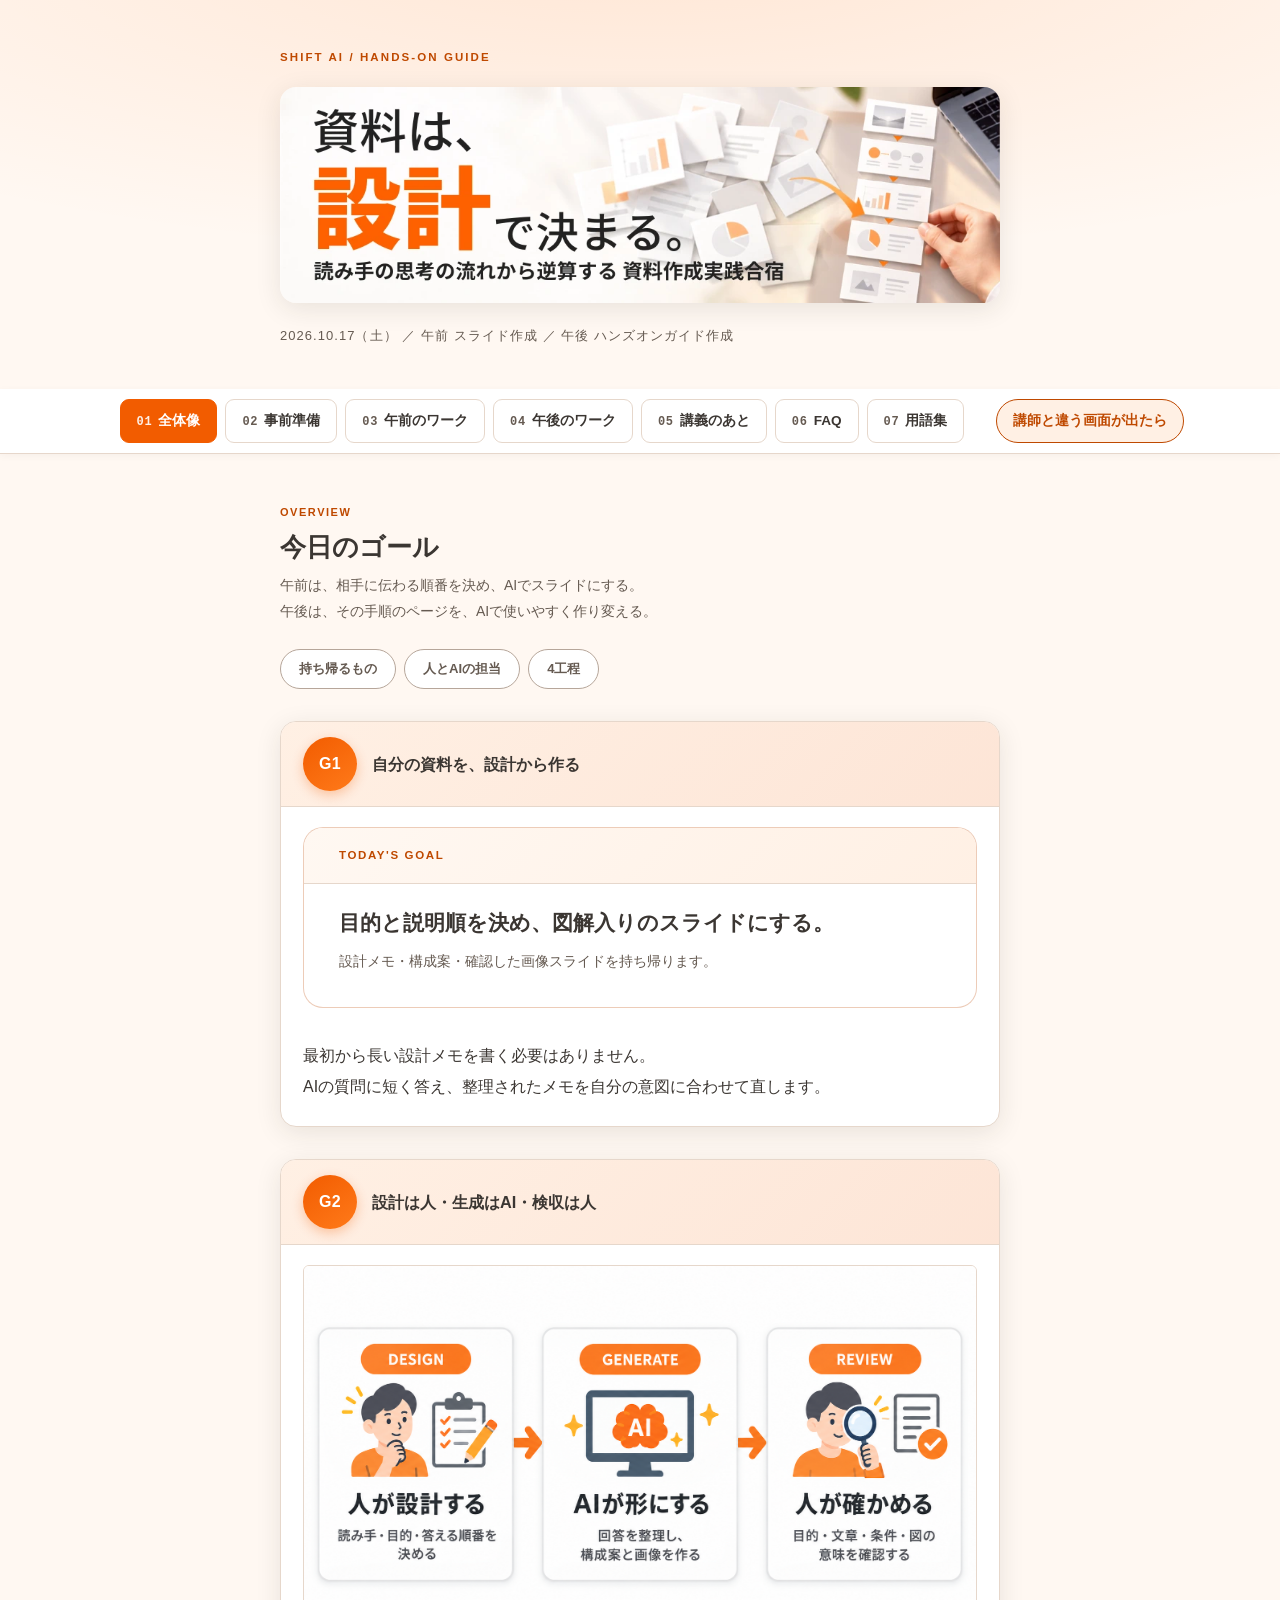
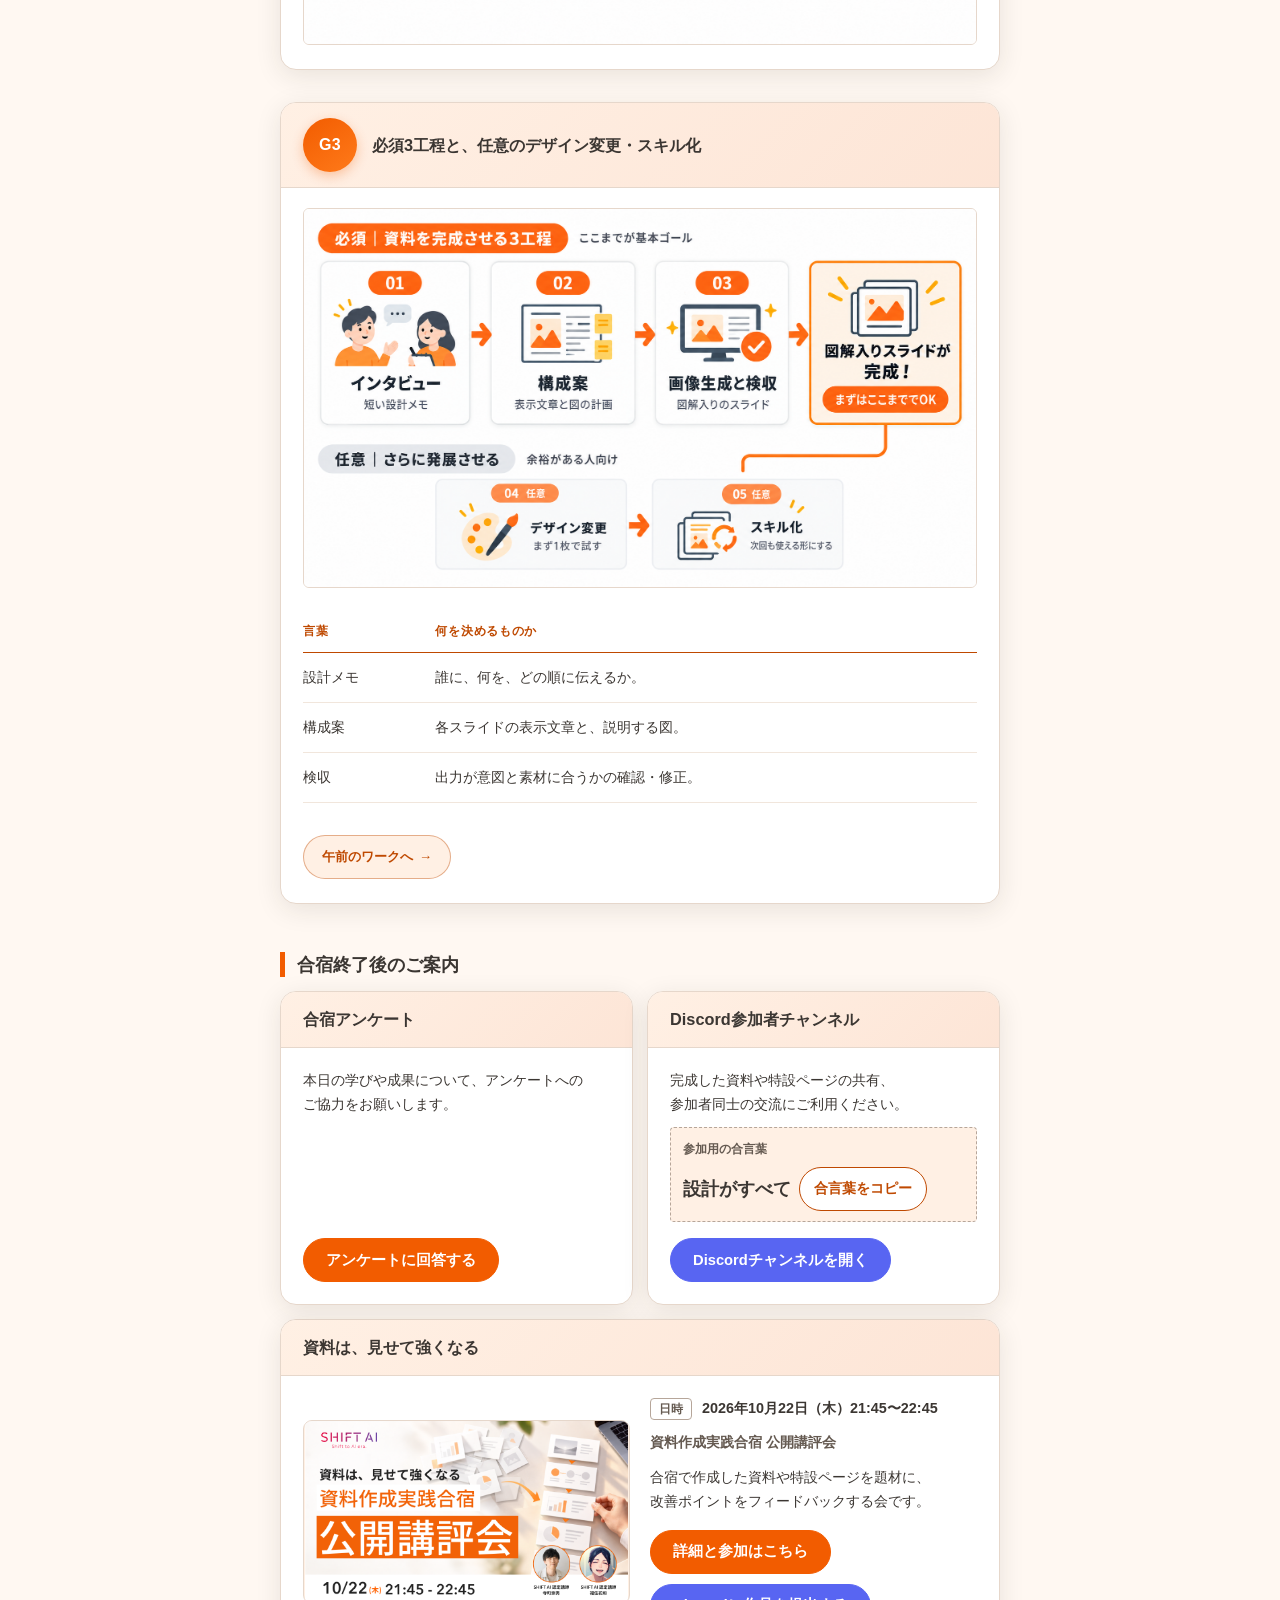
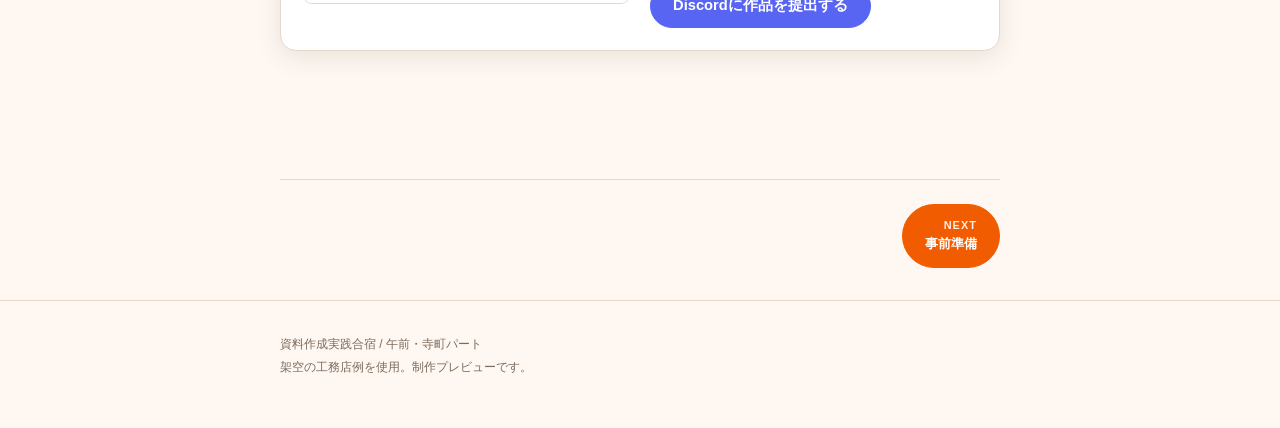
==== commit 841b248c: "全体像：公開講評会カードの「イベントページ準備中」を「詳細と参加はこちら」リンクに変更 Co-Authored-By: Claude Sonnet 5.5 <noreply@anthropic.com" ====
--- a/index.html
+++ b/index.html
@@ -514,7 +514,7 @@
 }
 /* ============ 特典1：講義スライドのページめくり ============ */
 .sv{margin:16px 0 8px}.sv-stage{position:relative;border:1px solid var(--line-soft);border-radius:6px;overflow:hidden;background:#fff;touch-action:pan-y}.sv-img{display:block;width:100%;height:auto;aspect-ratio:16/9}.sv-bar{display:flex;align-items:center;justify-content:space-between;gap:8px;margin-top:10px}.sv-count{font-family:var(--mono);font-size:13px;color:var(--ink-sub)}.sv-btn{display:inline-flex;align-items:center;justify-content:center;min-height:44px;padding:9px 18px;border:1px solid var(--line-soft);border-radius:50px;background:#fff;color:var(--ink);font:inherit;font-size:14px;font-weight:600;text-decoration:none;cursor:pointer}.sv-btn:hover{border-color:var(--accent);color:var(--accent)}.sv-btn[disabled]{opacity:.4;cursor:not-allowed}.sv-btn[disabled]:hover{border-color:var(--line-soft);color:var(--ink)}.sv-btn--primary{background:var(--accent);border-color:var(--accent);color:#fff}.sv-btn--primary:hover{color:#fff;opacity:.9}.sv-dl{display:flex;flex-wrap:wrap;align-items:center;justify-content:center;gap:6px 12px;margin:16px 0 0}.sv-dl-note{font-size:12px;color:var(--ink-sub)}.sv-files{display:grid;gap:12px;margin-top:20px}.sv-file{border:1px solid var(--line-soft);border-radius:6px;padding:14px 16px}.sv-file p{margin:0 0 8px;font-size:14px}.sv-file .sv-dl{margin:12px 0 0;justify-content:flex-start}.sv-file__name{font-weight:700;font-size:15px!important}
-</style><link rel="stylesheet" href="css/tokens.css"><link rel="stylesheet" href="css/site.css"><link rel="stylesheet" href="css/modal.css"><link rel="stylesheet" href="css/index-ux.css"><link rel="stylesheet" href="css/pm.css"><link rel="stylesheet" href="css/apps.css"><link rel="stylesheet" href="css/glossary.css"></head><body><header class="head"><div class="inner"><span class="brand">SHIFT AI / Hands-on Guide</span><h1 class="thumbnail-title"><img src="images/event-thumbnail.webp" width="1000" height="300" alt="資料は、設計で決まる。読み手の思考の流れから逆算する 資料作成実践合宿" fetchpriority="high"></h1><p class="date"><span class="u">2026.10.17（土）</span> ／ <span class="u">午前 スライド作成</span> ／ <span class="u">午後 ハンズオンガイド作成</span></p></div></header><nav class="tabbar" aria-label="ガイドのタブ"><div class="inner" role="tablist"><button class="tab on" role="tab" data-tab="t0" aria-controls="t0" aria-selected="true"><span class="tno">01</span>全体像</button><button class="tab" role="tab" data-tab="t1" aria-controls="t1" aria-selected="false"><span class="tno">02</span>事前準備</button><button class="tab" role="tab" data-tab="t2" aria-controls="t2" aria-selected="false"><span class="tno">03</span>午前のワーク</button><button class="tab" role="tab" data-tab="tpm" aria-controls="tpm" aria-selected="false"><span class="tno">04</span>午後のワーク</button><button class="tab" role="tab" data-tab="t3" aria-controls="t3w" aria-selected="false"><span class="tno">05</span>講義のあと</button><button class="tab" role="tab" data-tab="t4" aria-controls="t4" aria-selected="false"><span class="tno">06</span>FAQ</button><button class="tab" role="tab" data-tab="tg" aria-controls="tg" aria-selected="false"><span class="tno">07</span>用語集</button></div><button type="button" class="tabbar__help" id="help-open" aria-haspopup="dialog">講師と違う画面が出たら</button></nav><main class="measure"><div class="panel on" id="t0" role="tabpanel"><div class="panel-head"><span class="kicker">OVERVIEW</span><h2>今日のゴール</h2><p class="desc">午前は、相手に伝わる順番を決め、AIでスライドにする。<br>午後は、その手順のページを、AIで使いやすく作り変える。</p><nav class="local"><a href="#s1">持ち帰るもの</a><a href="#s2">人とAIの担当</a><a href="#s3">4工程</a></nav></div><section class="chap" id="s1"><div class="chap-head"><span class="no">G1</span><h3>自分の資料を、設計から作る</h3></div><div class="goal"><span class="ct">TODAY'S GOAL</span><p><span class="u">目的と説明順を決め、</span><span class="u">図解入りのスライドにする。</span><small>設計メモ・構成案・確認した画像スライドを持ち帰ります。</small></p></div><p>最初から長い設計メモを書く必要はありません。<br>AIの質問に短く答え、整理されたメモを自分の意図に合わせて直します。</p></section><section class="chap" id="s2"><div class="chap-head"><span class="no">G2</span><h3>設計は人・生成はAI・検収は人</h3></div><figure class="shot"><a href="images/g2-design-generate-review.png" target="_blank" rel="noopener"><img src="images/g2-design-generate-review.png" width="1672" height="941" alt="人が設計する（DESIGN：読み手・目的・答える順番を決める）、AIが形にする（GENERATE：回答を整理し、構成案と画像を作る）、人が確かめる（REVIEW：目的・文章・条件・図の意味を確認する）の3段階を、矢印でつないだ図" style="height:auto"></a></figure></section><section class="chap" id="s3"><div class="chap-head"><span class="no">G3</span><h3>必須3工程と、任意のデザイン変更・スキル化</h3></div><figure class="shot"><a href="images/g3-workflow-steps.png" target="_blank" rel="noopener"><img src="images/g3-workflow-steps.png" width="1672" height="941" alt="必須の3工程は、01 インタビュー（短い設計メモ）、02 構成案（表示文章と図の計画）、03 画像生成と検収（図解入りのスライド）で、ここまでで基本ゴールの図解入りスライドが完成します。余裕がある人向けの任意の工程は、04 デザイン変更（まず1枚で試す）、05 スキル化（次回も使える形にする）です。" style="height:auto"></a></figure><div class="tblwrap"><table><tr><th>言葉</th><th>何を決めるものか</th></tr><tr><td>設計メモ</td><td>誰に、何を、どの順に伝えるか。</td></tr><tr><td>構成案</td><td>各スライドの表示文章と、説明する図。</td></tr><tr><td>検収</td><td>出力が意図と素材に合うかの確認・修正。</td></tr></table></div><a class="jumplink" href="#s7">午前のワークへ</a></section><section class="after" id="after" aria-labelledby="after-h"><h3 class="after-h" id="after-h">合宿終了後のご案内</h3><div class="after-grid"><article class="after-card"><h4 class="after-hd">合宿アンケート</h4><div class="after-bd"><p>本日の学びや成果について、アンケートへのご協力をお願いします。</p><div class="after-act"><a class="after-btn" href="https://forms.gle/zAZoeHX2GEFL9y4C7" target="_blank" rel="noopener noreferrer">アンケートに回答する<span class="ux-vh">（新しいタブで開きます）</span></a></div></div></article><article class="after-card"><h4 class="after-hd">Discord参加者チャンネル</h4><div class="after-bd"><p>完成した資料や特設ページの共有、参加者同士の交流にご利用ください。</p><div class="after-pass"><span class="after-pass__l">参加用の合言葉</span><span class="after-pass__row"><code class="after-pass__v">設計がすべて</code><button type="button" class="after-copy" data-copy-text="設計がすべて" aria-label="合言葉「設計がすべて」をコピー">合言葉をコピー</button></span></div><div class="after-act"><a class="after-btn after-btn--discord" href="https://discordapp.com/channels/1390567808148045907/1428180934792056966" target="_blank" rel="noopener noreferrer">Discordチャンネルを開く<span class="ux-vh">（新しいタブで開きます）</span></a></div></div></article></div><article class="after-card after-event" id="after-event" data-event-url=""><h4 class="after-hd">10月22日（木）21:45〜 公開講評会</h4><div class="after-bd after-bd--ev"><figure class="after-thumb"><img src="images/1022_%E3%82%B5%E3%83%A0%E3%83%8D%E3%82%A4%E3%83%AB.png" width="1920" height="1080" loading="lazy" alt="公開講評会のサムネイル。資料は、見せて強くなる。資料作成実践合宿 公開講評会。10月22日（木）21:45〜22:45。"></figure><div class="after-ev"><p class="after-when"><span>日時</span>2026年10月22日（木）21:45〜22:45</p><p class="after-sub">資料作成実践合宿 公開講評会</p><p>合宿で作成した資料や特設ページを題材に、改善ポイントをフィードバックする会です。</p><div class="after-act"><a class="after-btn" href="https://learning-app.shift-ai.co.jp/events/event-e2b19cf7a79de535" target="_blank" rel="noopener noreferrer">詳細と参加はこちら<span class="ux-vh">（新しいタブで開きます）</span></a><a class="after-btn after-btn--discord" href="https://discord.com/channels/1390567808148045907/1551510970952847401/1559031243184537612" target="_blank" rel="noopener noreferrer">Discordに作品を提出する<span class="ux-vh">（新しいタブで開きます）</span></a></div></div></div></article></section></div>
+</style><link rel="stylesheet" href="css/tokens.css"><link rel="stylesheet" href="css/site.css"><link rel="stylesheet" href="css/modal.css"><link rel="stylesheet" href="css/index-ux.css"><link rel="stylesheet" href="css/pm.css"><link rel="stylesheet" href="css/apps.css"><link rel="stylesheet" href="css/glossary.css"></head><body><header class="head"><div class="inner"><span class="brand">SHIFT AI / Hands-on Guide</span><h1 class="thumbnail-title"><img src="images/event-thumbnail.webp" width="1000" height="300" alt="資料は、設計で決まる。読み手の思考の流れから逆算する 資料作成実践合宿" fetchpriority="high"></h1><p class="date"><span class="u">2026.10.17（土）</span> ／ <span class="u">午前 スライド作成</span> ／ <span class="u">午後 ハンズオンガイド作成</span></p></div></header><nav class="tabbar" aria-label="ガイドのタブ"><div class="inner" role="tablist"><button class="tab on" role="tab" data-tab="t0" aria-controls="t0" aria-selected="true"><span class="tno">01</span>全体像</button><button class="tab" role="tab" data-tab="t1" aria-controls="t1" aria-selected="false"><span class="tno">02</span>事前準備</button><button class="tab" role="tab" data-tab="t2" aria-controls="t2" aria-selected="false"><span class="tno">03</span>午前のワーク</button><button class="tab" role="tab" data-tab="tpm" aria-controls="tpm" aria-selected="false"><span class="tno">04</span>午後のワーク</button><button class="tab" role="tab" data-tab="t3" aria-controls="t3w" aria-selected="false"><span class="tno">05</span>講義のあと</button><button class="tab" role="tab" data-tab="t4" aria-controls="t4" aria-selected="false"><span class="tno">06</span>FAQ</button><button class="tab" role="tab" data-tab="tg" aria-controls="tg" aria-selected="false"><span class="tno">07</span>用語集</button></div><button type="button" class="tabbar__help" id="help-open" aria-haspopup="dialog">講師と違う画面が出たら</button></nav><main class="measure"><div class="panel on" id="t0" role="tabpanel"><div class="panel-head"><span class="kicker">OVERVIEW</span><h2>今日のゴール</h2><p class="desc">午前は、相手に伝わる順番を決め、AIでスライドにする。<br>午後は、その手順のページを、AIで使いやすく作り変える。</p><nav class="local"><a href="#s1">持ち帰るもの</a><a href="#s2">人とAIの担当</a><a href="#s3">4工程</a></nav></div><section class="chap" id="s1"><div class="chap-head"><span class="no">G1</span><h3>自分の資料を、設計から作る</h3></div><div class="goal"><span class="ct">TODAY'S GOAL</span><p><span class="u">目的と説明順を決め、</span><span class="u">図解入りのスライドにする。</span><small>設計メモ・構成案・確認した画像スライドを持ち帰ります。</small></p></div><p>最初から長い設計メモを書く必要はありません。<br>AIの質問に短く答え、整理されたメモを自分の意図に合わせて直します。</p></section><section class="chap" id="s2"><div class="chap-head"><span class="no">G2</span><h3>設計は人・生成はAI・検収は人</h3></div><figure class="shot"><a href="images/g2-design-generate-review.png" target="_blank" rel="noopener"><img src="images/g2-design-generate-review.png" width="1672" height="941" alt="人が設計する（DESIGN：読み手・目的・答える順番を決める）、AIが形にする（GENERATE：回答を整理し、構成案と画像を作る）、人が確かめる（REVIEW：目的・文章・条件・図の意味を確認する）の3段階を、矢印でつないだ図" style="height:auto"></a></figure></section><section class="chap" id="s3"><div class="chap-head"><span class="no">G3</span><h3>必須3工程と、任意のデザイン変更・スキル化</h3></div><figure class="shot"><a href="images/g3-workflow-steps.png" target="_blank" rel="noopener"><img src="images/g3-workflow-steps.png" width="1672" height="941" alt="必須の3工程は、01 インタビュー（短い設計メモ）、02 構成案（表示文章と図の計画）、03 画像生成と検収（図解入りのスライド）で、ここまでで基本ゴールの図解入りスライドが完成します。余裕がある人向けの任意の工程は、04 デザイン変更（まず1枚で試す）、05 スキル化（次回も使える形にする）です。" style="height:auto"></a></figure><div class="tblwrap"><table><tr><th>言葉</th><th>何を決めるものか</th></tr><tr><td>設計メモ</td><td>誰に、何を、どの順に伝えるか。</td></tr><tr><td>構成案</td><td>各スライドの表示文章と、説明する図。</td></tr><tr><td>検収</td><td>出力が意図と素材に合うかの確認・修正。</td></tr></table></div><a class="jumplink" href="#s7">午前のワークへ</a></section><section class="after" id="after" aria-labelledby="after-h"><h3 class="after-h" id="after-h">合宿終了後のご案内</h3><div class="after-grid"><article class="after-card"><h4 class="after-hd">合宿アンケート</h4><div class="after-bd"><p>本日の学びや成果について、アンケートへのご協力をお願いします。</p><div class="after-act"><a class="after-btn" href="https://forms.gle/zAZoeHX2GEFL9y4C7" target="_blank" rel="noopener noreferrer">アンケートに回答する<span class="ux-vh">（新しいタブで開きます）</span></a></div></div></article><article class="after-card"><h4 class="after-hd">Discord参加者チャンネル</h4><div class="after-bd"><p>完成した資料や特設ページの共有、参加者同士の交流にご利用ください。</p><div class="after-pass"><span class="after-pass__l">参加用の合言葉</span><span class="after-pass__row"><code class="after-pass__v">設計がすべて</code><button type="button" class="after-copy" data-copy-text="設計がすべて" aria-label="合言葉「設計がすべて」をコピー">合言葉をコピー</button></span></div><div class="after-act"><a class="after-btn after-btn--discord" href="https://discordapp.com/channels/1390567808148045907/1428180934792056966" target="_blank" rel="noopener noreferrer">Discordチャンネルを開く<span class="ux-vh">（新しいタブで開きます）</span></a></div></div></article></div><article class="after-card after-event" id="after-event" data-event-url=""><h4 class="after-hd">資料は、見せて強くなる</h4><div class="after-bd after-bd--ev"><figure class="after-thumb"><img src="images/1022_%E3%82%B5%E3%83%A0%E3%83%8D%E3%82%A4%E3%83%AB.png" width="1920" height="1080" loading="lazy" alt="公開講評会のサムネイル。資料は、見せて強くなる。資料作成実践合宿 公開講評会。10月22日（木）21:45〜22:45。"></figure><div class="after-ev"><p class="after-when"><span>日時</span>2026年10月22日（木）21:45〜22:45</p><p class="after-sub">資料作成実践合宿 公開講評会</p><p>合宿で作成した資料や特設ページを題材に、改善ポイントをフィードバックする会です。</p><div class="after-act"><a class="after-btn" href="https://learning-app.shift-ai.co.jp/events/event-e2b19cf7a79de535" target="_blank" rel="noopener noreferrer">詳細と参加はこちら<span class="ux-vh">（新しいタブで開きます）</span></a><a class="after-btn after-btn--discord" href="https://discord.com/channels/1390567808148045907/1551510970952847401/1559031243184537612" target="_blank" rel="noopener noreferrer">Discordに作品を提出する<span class="ux-vh">（新しいタブで開きます）</span></a></div></div></div></article></section></div>
 <div class="panel" id="t1" role="tabpanel"><div class="panel-head"><span class="kicker">PREPARATION</span><h2>題材と保存先を用意する</h2><p class="desc">自分のテーマを一言で。<br>題材が未定なら、工務店の架空例から始められます。</p><nav class="local"><a href="#s4">作る題材</a><a href="#s5">Codexと保存先</a><a href="#s6">工務店の例</a></nav></div><section class="chap" id="s4"><div class="chap-head"><span class="no">P1</span><h3>どんな資料を作るか</h3></div><p>最近作った資料、または次に作る予定の資料を1つ選びます。<br>手元のメモは整えず、そのまま使えます。</p><div class="callout">例：上司に新しい運用を提案する資料、取引先へのサービス説明、社内の手順を伝える資料。</div><p>社外へ渡せない情報は、公開できる範囲へ置き換えます。<br>価格・条件が分からない場合は、推測せず「未確認」で残します。</p></section><section class="chap" id="s5"><div class="chap-head"><span class="no">P2</span><h3>Codexと作業フォルダー</h3></div><p>使うツールはCodexです。<br>成果物を1つの作業フォルダーへ集め、W1からW4まで同じ会話で進めます。</p><p class="tooltag">操作するもの：<b>Codexと、選択した作業フォルダー</b></p><p>Codexを開くと、入力欄の上に作業フォルダーの名前が出ます。<br>名前を押すと一覧が開き、使うフォルダーを選べます。</p><figure class="shot"><a href="images/shots/prep-codex.webp" target="_blank" rel="noopener"><img src="images/shots/prep-codex.webp" alt="Codexの最初の画面。入力欄の上に作業フォルダー名が表示されている" loading="lazy"></a><figcaption>入力欄の上のフォルダー名が、今の作業フォルダーです。</figcaption></figure><figure class="shot"><a href="images/shots/prep-folder.webp" target="_blank" rel="noopener"><img src="images/shots/prep-folder.webp" alt="フォルダー名を押して開いた一覧から作業フォルダーを選んでいる画面" loading="lazy"></a><figcaption>一覧から選びます。一覧にないフォルダーは「新しいプロジェクト」から追加します。</figcaption></figure><div class="copywrap mini-copy"><div class="copyhead"><span class="fn">成果物の保存先（ワーク中にAIが作成）</span><button type="button" class="copybtn">コピー</button></div><pre class="copy">作業フォルダー/
   00_素材.md
   01_設計メモ.md
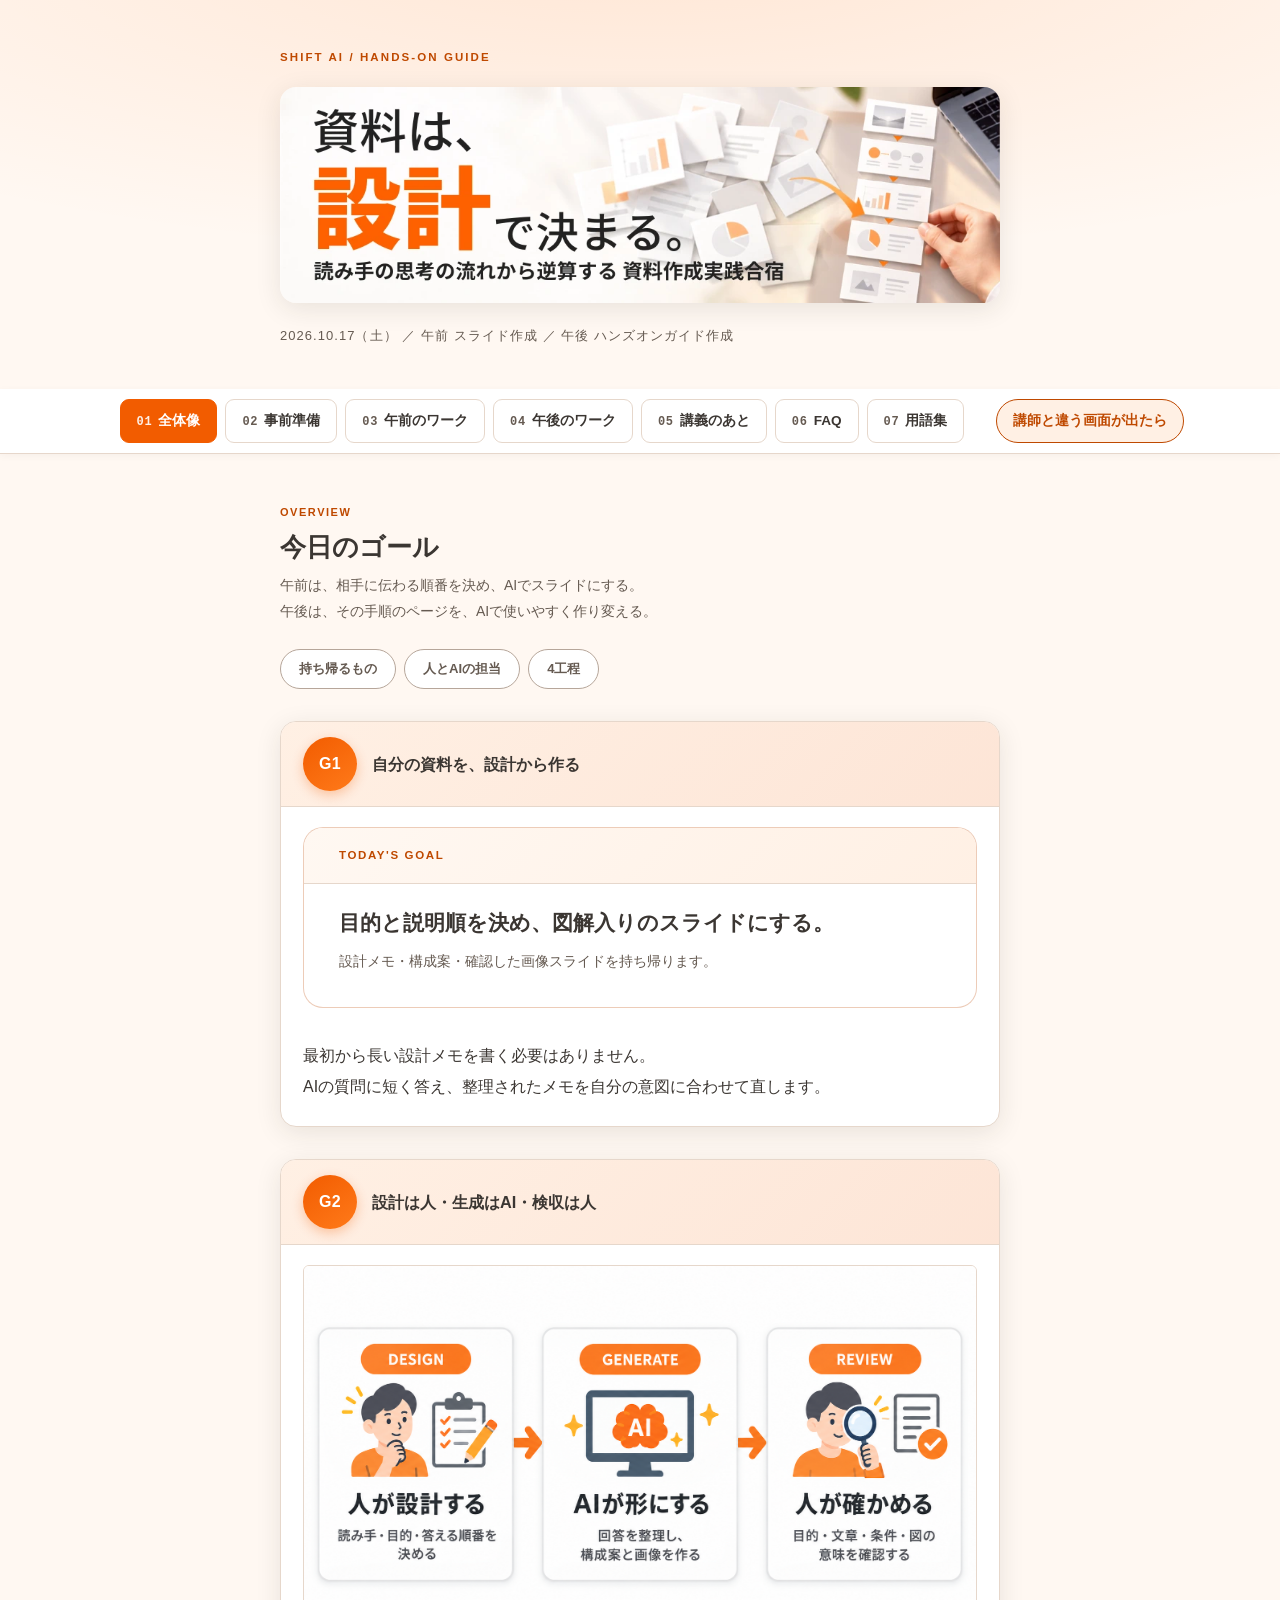
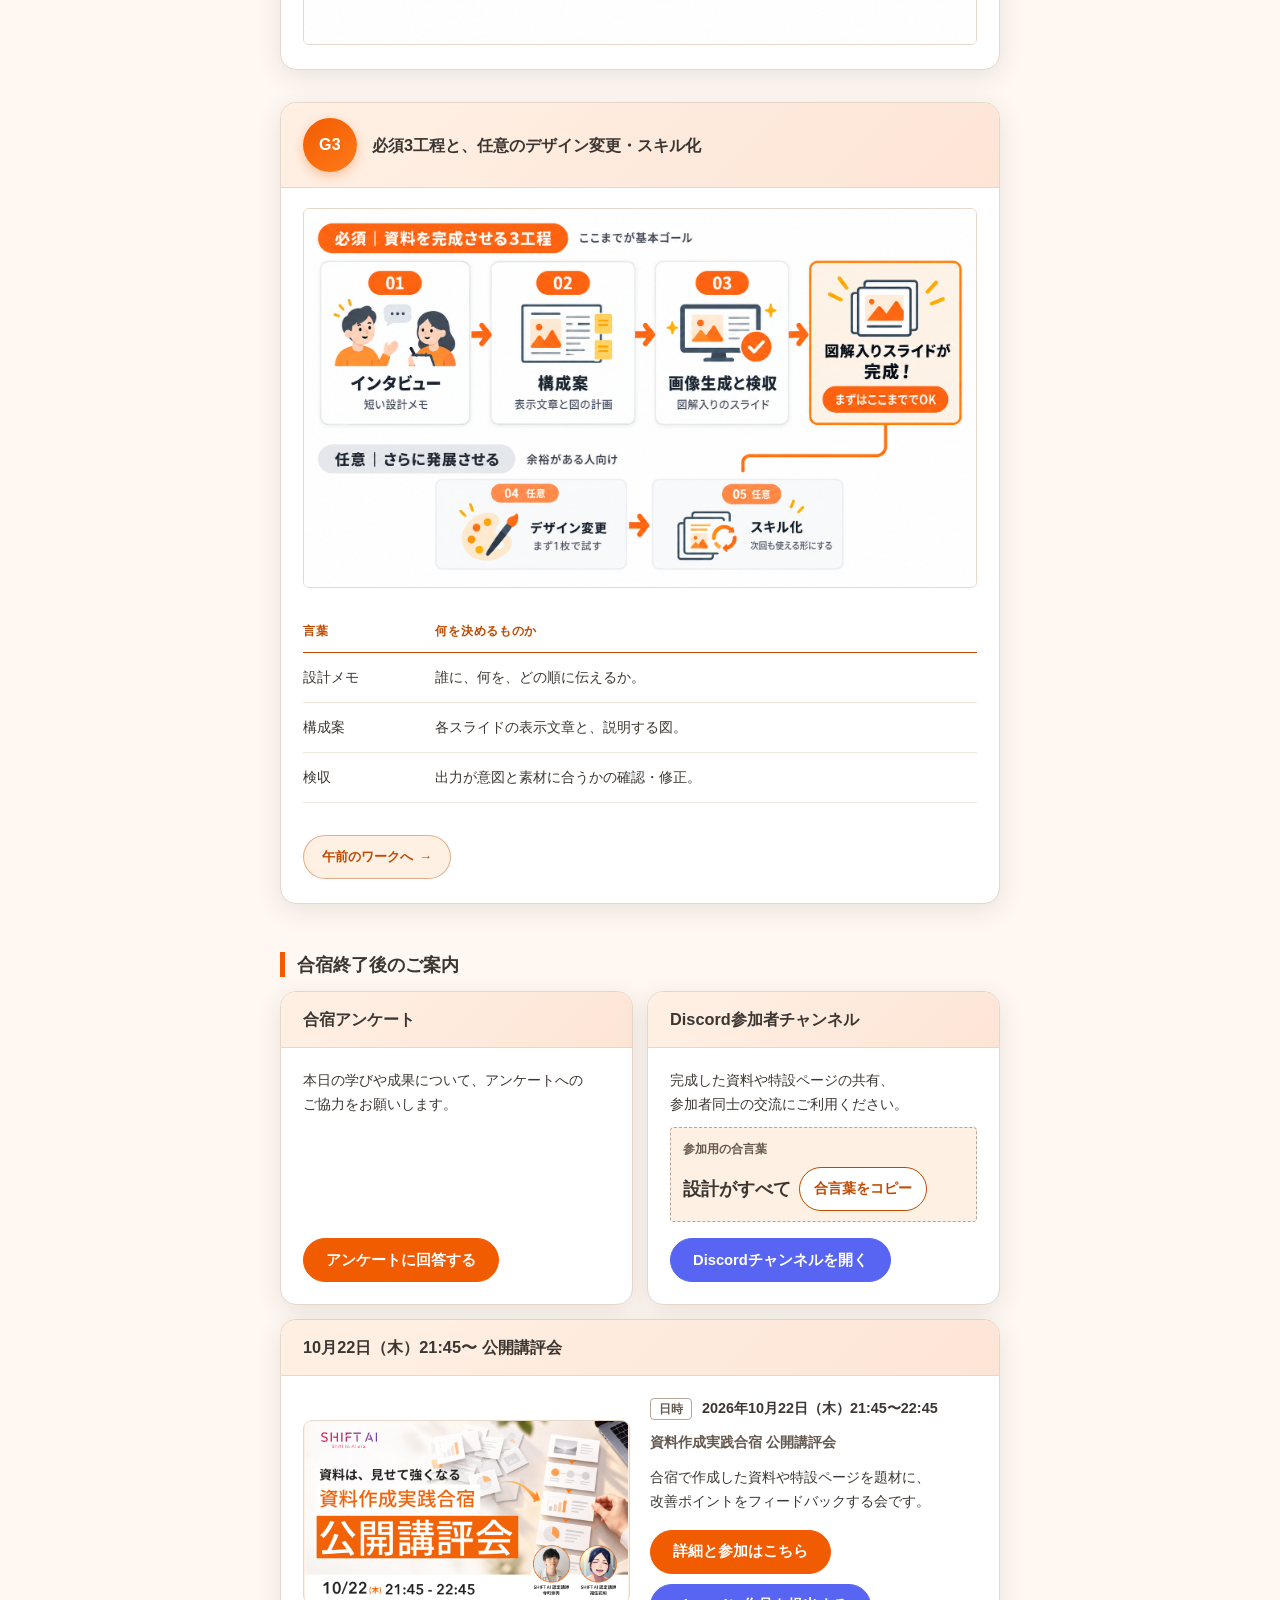
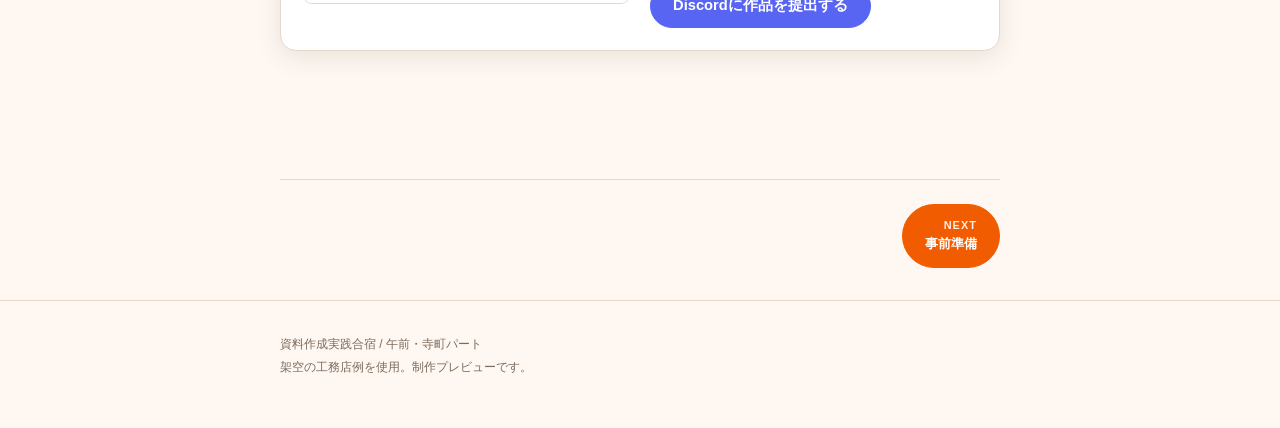
==== commit 84b11459: "講義のあと・特設ページ応用：参加者特典「Webページ設計・UI/UXシート」を追加 Co-Authored-By: Claude Sonnet 5.5 <noreply@anthropic.com>" ====
--- a/index.html
+++ b/index.html
@@ -514,7 +514,7 @@
 }
 /* ============ 特典1：講義スライドのページめくり ============ */
 .sv{margin:16px 0 8px}.sv-stage{position:relative;border:1px solid var(--line-soft);border-radius:6px;overflow:hidden;background:#fff;touch-action:pan-y}.sv-img{display:block;width:100%;height:auto;aspect-ratio:16/9}.sv-bar{display:flex;align-items:center;justify-content:space-between;gap:8px;margin-top:10px}.sv-count{font-family:var(--mono);font-size:13px;color:var(--ink-sub)}.sv-btn{display:inline-flex;align-items:center;justify-content:center;min-height:44px;padding:9px 18px;border:1px solid var(--line-soft);border-radius:50px;background:#fff;color:var(--ink);font:inherit;font-size:14px;font-weight:600;text-decoration:none;cursor:pointer}.sv-btn:hover{border-color:var(--accent);color:var(--accent)}.sv-btn[disabled]{opacity:.4;cursor:not-allowed}.sv-btn[disabled]:hover{border-color:var(--line-soft);color:var(--ink)}.sv-btn--primary{background:var(--accent);border-color:var(--accent);color:#fff}.sv-btn--primary:hover{color:#fff;opacity:.9}.sv-dl{display:flex;flex-wrap:wrap;align-items:center;justify-content:center;gap:6px 12px;margin:16px 0 0}.sv-dl-note{font-size:12px;color:var(--ink-sub)}.sv-files{display:grid;gap:12px;margin-top:20px}.sv-file{border:1px solid var(--line-soft);border-radius:6px;padding:14px 16px}.sv-file p{margin:0 0 8px;font-size:14px}.sv-file .sv-dl{margin:12px 0 0;justify-content:flex-start}.sv-file__name{font-weight:700;font-size:15px!important}
-</style><link rel="stylesheet" href="css/tokens.css"><link rel="stylesheet" href="css/site.css"><link rel="stylesheet" href="css/modal.css"><link rel="stylesheet" href="css/index-ux.css"><link rel="stylesheet" href="css/pm.css"><link rel="stylesheet" href="css/apps.css"><link rel="stylesheet" href="css/glossary.css"></head><body><header class="head"><div class="inner"><span class="brand">SHIFT AI / Hands-on Guide</span><h1 class="thumbnail-title"><img src="images/event-thumbnail.webp" width="1000" height="300" alt="資料は、設計で決まる。読み手の思考の流れから逆算する 資料作成実践合宿" fetchpriority="high"></h1><p class="date"><span class="u">2026.10.17（土）</span> ／ <span class="u">午前 スライド作成</span> ／ <span class="u">午後 ハンズオンガイド作成</span></p></div></header><nav class="tabbar" aria-label="ガイドのタブ"><div class="inner" role="tablist"><button class="tab on" role="tab" data-tab="t0" aria-controls="t0" aria-selected="true"><span class="tno">01</span>全体像</button><button class="tab" role="tab" data-tab="t1" aria-controls="t1" aria-selected="false"><span class="tno">02</span>事前準備</button><button class="tab" role="tab" data-tab="t2" aria-controls="t2" aria-selected="false"><span class="tno">03</span>午前のワーク</button><button class="tab" role="tab" data-tab="tpm" aria-controls="tpm" aria-selected="false"><span class="tno">04</span>午後のワーク</button><button class="tab" role="tab" data-tab="t3" aria-controls="t3w" aria-selected="false"><span class="tno">05</span>講義のあと</button><button class="tab" role="tab" data-tab="t4" aria-controls="t4" aria-selected="false"><span class="tno">06</span>FAQ</button><button class="tab" role="tab" data-tab="tg" aria-controls="tg" aria-selected="false"><span class="tno">07</span>用語集</button></div><button type="button" class="tabbar__help" id="help-open" aria-haspopup="dialog">講師と違う画面が出たら</button></nav><main class="measure"><div class="panel on" id="t0" role="tabpanel"><div class="panel-head"><span class="kicker">OVERVIEW</span><h2>今日のゴール</h2><p class="desc">午前は、相手に伝わる順番を決め、AIでスライドにする。<br>午後は、その手順のページを、AIで使いやすく作り変える。</p><nav class="local"><a href="#s1">持ち帰るもの</a><a href="#s2">人とAIの担当</a><a href="#s3">4工程</a></nav></div><section class="chap" id="s1"><div class="chap-head"><span class="no">G1</span><h3>自分の資料を、設計から作る</h3></div><div class="goal"><span class="ct">TODAY'S GOAL</span><p><span class="u">目的と説明順を決め、</span><span class="u">図解入りのスライドにする。</span><small>設計メモ・構成案・確認した画像スライドを持ち帰ります。</small></p></div><p>最初から長い設計メモを書く必要はありません。<br>AIの質問に短く答え、整理されたメモを自分の意図に合わせて直します。</p></section><section class="chap" id="s2"><div class="chap-head"><span class="no">G2</span><h3>設計は人・生成はAI・検収は人</h3></div><figure class="shot"><a href="images/g2-design-generate-review.png" target="_blank" rel="noopener"><img src="images/g2-design-generate-review.png" width="1672" height="941" alt="人が設計する（DESIGN：読み手・目的・答える順番を決める）、AIが形にする（GENERATE：回答を整理し、構成案と画像を作る）、人が確かめる（REVIEW：目的・文章・条件・図の意味を確認する）の3段階を、矢印でつないだ図" style="height:auto"></a></figure></section><section class="chap" id="s3"><div class="chap-head"><span class="no">G3</span><h3>必須3工程と、任意のデザイン変更・スキル化</h3></div><figure class="shot"><a href="images/g3-workflow-steps.png" target="_blank" rel="noopener"><img src="images/g3-workflow-steps.png" width="1672" height="941" alt="必須の3工程は、01 インタビュー（短い設計メモ）、02 構成案（表示文章と図の計画）、03 画像生成と検収（図解入りのスライド）で、ここまでで基本ゴールの図解入りスライドが完成します。余裕がある人向けの任意の工程は、04 デザイン変更（まず1枚で試す）、05 スキル化（次回も使える形にする）です。" style="height:auto"></a></figure><div class="tblwrap"><table><tr><th>言葉</th><th>何を決めるものか</th></tr><tr><td>設計メモ</td><td>誰に、何を、どの順に伝えるか。</td></tr><tr><td>構成案</td><td>各スライドの表示文章と、説明する図。</td></tr><tr><td>検収</td><td>出力が意図と素材に合うかの確認・修正。</td></tr></table></div><a class="jumplink" href="#s7">午前のワークへ</a></section><section class="after" id="after" aria-labelledby="after-h"><h3 class="after-h" id="after-h">合宿終了後のご案内</h3><div class="after-grid"><article class="after-card"><h4 class="after-hd">合宿アンケート</h4><div class="after-bd"><p>本日の学びや成果について、アンケートへのご協力をお願いします。</p><div class="after-act"><a class="after-btn" href="https://forms.gle/zAZoeHX2GEFL9y4C7" target="_blank" rel="noopener noreferrer">アンケートに回答する<span class="ux-vh">（新しいタブで開きます）</span></a></div></div></article><article class="after-card"><h4 class="after-hd">Discord参加者チャンネル</h4><div class="after-bd"><p>完成した資料や特設ページの共有、参加者同士の交流にご利用ください。</p><div class="after-pass"><span class="after-pass__l">参加用の合言葉</span><span class="after-pass__row"><code class="after-pass__v">設計がすべて</code><button type="button" class="after-copy" data-copy-text="設計がすべて" aria-label="合言葉「設計がすべて」をコピー">合言葉をコピー</button></span></div><div class="after-act"><a class="after-btn after-btn--discord" href="https://discordapp.com/channels/1390567808148045907/1428180934792056966" target="_blank" rel="noopener noreferrer">Discordチャンネルを開く<span class="ux-vh">（新しいタブで開きます）</span></a></div></div></article></div><article class="after-card after-event" id="after-event" data-event-url=""><h4 class="after-hd">資料は、見せて強くなる</h4><div class="after-bd after-bd--ev"><figure class="after-thumb"><img src="images/1022_%E3%82%B5%E3%83%A0%E3%83%8D%E3%82%A4%E3%83%AB.png" width="1920" height="1080" loading="lazy" alt="公開講評会のサムネイル。資料は、見せて強くなる。資料作成実践合宿 公開講評会。10月22日（木）21:45〜22:45。"></figure><div class="after-ev"><p class="after-when"><span>日時</span>2026年10月22日（木）21:45〜22:45</p><p class="after-sub">資料作成実践合宿 公開講評会</p><p>合宿で作成した資料や特設ページを題材に、改善ポイントをフィードバックする会です。</p><div class="after-act"><a class="after-btn" href="https://learning-app.shift-ai.co.jp/events/event-e2b19cf7a79de535" target="_blank" rel="noopener noreferrer">詳細と参加はこちら<span class="ux-vh">（新しいタブで開きます）</span></a><a class="after-btn after-btn--discord" href="https://discord.com/channels/1390567808148045907/1551510970952847401/1559031243184537612" target="_blank" rel="noopener noreferrer">Discordに作品を提出する<span class="ux-vh">（新しいタブで開きます）</span></a></div></div></div></article></section></div>
+</style><link rel="stylesheet" href="css/tokens.css"><link rel="stylesheet" href="css/site.css"><link rel="stylesheet" href="css/modal.css"><link rel="stylesheet" href="css/index-ux.css"><link rel="stylesheet" href="css/pm.css"><link rel="stylesheet" href="css/apps.css"><link rel="stylesheet" href="css/glossary.css"><link rel="stylesheet" href="css/web-design.css"></head><body><header class="head"><div class="inner"><span class="brand">SHIFT AI / Hands-on Guide</span><h1 class="thumbnail-title"><img src="images/event-thumbnail.webp" width="1000" height="300" alt="資料は、設計で決まる。読み手の思考の流れから逆算する 資料作成実践合宿" fetchpriority="high"></h1><p class="date"><span class="u">2026.10.17（土）</span> ／ <span class="u">午前 スライド作成</span> ／ <span class="u">午後 ハンズオンガイド作成</span></p></div></header><nav class="tabbar" aria-label="ガイドのタブ"><div class="inner" role="tablist"><button class="tab on" role="tab" data-tab="t0" aria-controls="t0" aria-selected="true"><span class="tno">01</span>全体像</button><button class="tab" role="tab" data-tab="t1" aria-controls="t1" aria-selected="false"><span class="tno">02</span>事前準備</button><button class="tab" role="tab" data-tab="t2" aria-controls="t2" aria-selected="false"><span class="tno">03</span>午前のワーク</button><button class="tab" role="tab" data-tab="tpm" aria-controls="tpm" aria-selected="false"><span class="tno">04</span>午後のワーク</button><button class="tab" role="tab" data-tab="t3" aria-controls="t3w" aria-selected="false"><span class="tno">05</span>講義のあと</button><button class="tab" role="tab" data-tab="t4" aria-controls="t4" aria-selected="false"><span class="tno">06</span>FAQ</button><button class="tab" role="tab" data-tab="tg" aria-controls="tg" aria-selected="false"><span class="tno">07</span>用語集</button></div><button type="button" class="tabbar__help" id="help-open" aria-haspopup="dialog">講師と違う画面が出たら</button></nav><main class="measure"><div class="panel on" id="t0" role="tabpanel"><div class="panel-head"><span class="kicker">OVERVIEW</span><h2>今日のゴール</h2><p class="desc">午前は、相手に伝わる順番を決め、AIでスライドにする。<br>午後は、その手順のページを、AIで使いやすく作り変える。</p><nav class="local"><a href="#s1">持ち帰るもの</a><a href="#s2">人とAIの担当</a><a href="#s3">4工程</a></nav></div><section class="chap" id="s1"><div class="chap-head"><span class="no">G1</span><h3>自分の資料を、設計から作る</h3></div><div class="goal"><span class="ct">TODAY'S GOAL</span><p><span class="u">目的と説明順を決め、</span><span class="u">図解入りのスライドにする。</span><small>設計メモ・構成案・確認した画像スライドを持ち帰ります。</small></p></div><p>最初から長い設計メモを書く必要はありません。<br>AIの質問に短く答え、整理されたメモを自分の意図に合わせて直します。</p></section><section class="chap" id="s2"><div class="chap-head"><span class="no">G2</span><h3>設計は人・生成はAI・検収は人</h3></div><figure class="shot"><a href="images/g2-design-generate-review.png" target="_blank" rel="noopener"><img src="images/g2-design-generate-review.png" width="1672" height="941" alt="人が設計する（DESIGN：読み手・目的・答える順番を決める）、AIが形にする（GENERATE：回答を整理し、構成案と画像を作る）、人が確かめる（REVIEW：目的・文章・条件・図の意味を確認する）の3段階を、矢印でつないだ図" style="height:auto"></a></figure></section><section class="chap" id="s3"><div class="chap-head"><span class="no">G3</span><h3>必須3工程と、任意のデザイン変更・スキル化</h3></div><figure class="shot"><a href="images/g3-workflow-steps.png" target="_blank" rel="noopener"><img src="images/g3-workflow-steps.png" width="1672" height="941" alt="必須の3工程は、01 インタビュー（短い設計メモ）、02 構成案（表示文章と図の計画）、03 画像生成と検収（図解入りのスライド）で、ここまでで基本ゴールの図解入りスライドが完成します。余裕がある人向けの任意の工程は、04 デザイン変更（まず1枚で試す）、05 スキル化（次回も使える形にする）です。" style="height:auto"></a></figure><div class="tblwrap"><table><tr><th>言葉</th><th>何を決めるものか</th></tr><tr><td>設計メモ</td><td>誰に、何を、どの順に伝えるか。</td></tr><tr><td>構成案</td><td>各スライドの表示文章と、説明する図。</td></tr><tr><td>検収</td><td>出力が意図と素材に合うかの確認・修正。</td></tr></table></div><a class="jumplink" href="#s7">午前のワークへ</a></section><section class="after" id="after" aria-labelledby="after-h"><h3 class="after-h" id="after-h">合宿終了後のご案内</h3><div class="after-grid"><article class="after-card"><h4 class="after-hd">合宿アンケート</h4><div class="after-bd"><p>本日の学びや成果について、アンケートへのご協力をお願いします。</p><div class="after-act"><a class="after-btn" href="https://forms.gle/zAZoeHX2GEFL9y4C7" target="_blank" rel="noopener noreferrer">アンケートに回答する<span class="ux-vh">（新しいタブで開きます）</span></a></div></div></article><article class="after-card"><h4 class="after-hd">Discord参加者チャンネル</h4><div class="after-bd"><p>完成した資料や特設ページの共有、参加者同士の交流にご利用ください。</p><div class="after-pass"><span class="after-pass__l">参加用の合言葉</span><span class="after-pass__row"><code class="after-pass__v">設計がすべて</code><button type="button" class="after-copy" data-copy-text="設計がすべて" aria-label="合言葉「設計がすべて」をコピー">合言葉をコピー</button></span></div><div class="after-act"><a class="after-btn after-btn--discord" href="https://discordapp.com/channels/1390567808148045907/1428180934792056966" target="_blank" rel="noopener noreferrer">Discordチャンネルを開く<span class="ux-vh">（新しいタブで開きます）</span></a></div></div></article></div><article class="after-card after-event" id="after-event" data-event-url=""><h4 class="after-hd">10月22日（木）21:45〜 公開講評会</h4><div class="after-bd after-bd--ev"><figure class="after-thumb"><img src="images/1022_%E3%82%B5%E3%83%A0%E3%83%8D%E3%82%A4%E3%83%AB.png" width="1920" height="1080" loading="lazy" alt="公開講評会のサムネイル。資料は、見せて強くなる。資料作成実践合宿 公開講評会。10月22日（木）21:45〜22:45。"></figure><div class="after-ev"><p class="after-when"><span>日時</span>2026年10月22日（木）21:45〜22:45</p><p class="after-sub">資料作成実践合宿 公開講評会</p><p>合宿で作成した資料や特設ページを題材に、改善ポイントをフィードバックする会です。</p><div class="after-act"><a class="after-btn" href="https://learning-app.shift-ai.co.jp/events/event-e2b19cf7a79de535" target="_blank" rel="noopener noreferrer">詳細と参加はこちら<span class="ux-vh">（新しいタブで開きます）</span></a><a class="after-btn after-btn--discord" href="https://discord.com/channels/1390567808148045907/1551510970952847401/1559031243184537612" target="_blank" rel="noopener noreferrer">Discordに作品を提出する<span class="ux-vh">（新しいタブで開きます）</span></a></div></div></div></article></section></div>
 <div class="panel" id="t1" role="tabpanel"><div class="panel-head"><span class="kicker">PREPARATION</span><h2>題材と保存先を用意する</h2><p class="desc">自分のテーマを一言で。<br>題材が未定なら、工務店の架空例から始められます。</p><nav class="local"><a href="#s4">作る題材</a><a href="#s5">Codexと保存先</a><a href="#s6">工務店の例</a></nav></div><section class="chap" id="s4"><div class="chap-head"><span class="no">P1</span><h3>どんな資料を作るか</h3></div><p>最近作った資料、または次に作る予定の資料を1つ選びます。<br>手元のメモは整えず、そのまま使えます。</p><div class="callout">例：上司に新しい運用を提案する資料、取引先へのサービス説明、社内の手順を伝える資料。</div><p>社外へ渡せない情報は、公開できる範囲へ置き換えます。<br>価格・条件が分からない場合は、推測せず「未確認」で残します。</p></section><section class="chap" id="s5"><div class="chap-head"><span class="no">P2</span><h3>Codexと作業フォルダー</h3></div><p>使うツールはCodexです。<br>成果物を1つの作業フォルダーへ集め、W1からW4まで同じ会話で進めます。</p><p class="tooltag">操作するもの：<b>Codexと、選択した作業フォルダー</b></p><p>Codexを開くと、入力欄の上に作業フォルダーの名前が出ます。<br>名前を押すと一覧が開き、使うフォルダーを選べます。</p><figure class="shot"><a href="images/shots/prep-codex.webp" target="_blank" rel="noopener"><img src="images/shots/prep-codex.webp" alt="Codexの最初の画面。入力欄の上に作業フォルダー名が表示されている" loading="lazy"></a><figcaption>入力欄の上のフォルダー名が、今の作業フォルダーです。</figcaption></figure><figure class="shot"><a href="images/shots/prep-folder.webp" target="_blank" rel="noopener"><img src="images/shots/prep-folder.webp" alt="フォルダー名を押して開いた一覧から作業フォルダーを選んでいる画面" loading="lazy"></a><figcaption>一覧から選びます。一覧にないフォルダーは「新しいプロジェクト」から追加します。</figcaption></figure><div class="copywrap mini-copy"><div class="copyhead"><span class="fn">成果物の保存先（ワーク中にAIが作成）</span><button type="button" class="copybtn">コピー</button></div><pre class="copy">作業フォルダー/
   00_素材.md
   01_設計メモ.md
@@ -1150,7 +1150,7 @@
 背景は白（#FFFFFF）、文字は黒（#1B1E24）、強調はライム（#C8E35B）。見出しはDela Gothic One風の極太ゴシック、本文は角ゴシックとし、大きな文字を主役に、小さなピクトグラムと細い線で説明を補助してください。
 元の文章・数字・条件、図の並列・順序・分岐を変えず、文字は大きく読みやすくしてください。
 添付したスライド1枚だけを作り、元の画像は残してください。</pre></details></div></div></div><a class="jumplink" href="#s10">W4 デザイン変更の手順を見直す</a></div></details></div><section class="chap" id="s12"><div class="chap-head"><span class="no">A1</span><h3>別の資料でも、目的から始める</h3></div><div class="tblwrap"><table><tr><th>次に作る資料</th><th>先に考えること</th></tr><tr><td>社内提案</td><td>上司に何を判断してほしいか。費用と手間をどこで答えるか。</td></tr><tr><td>サービス説明</td><td>相手がすでに知っていることと、導入前に知りたいこと。</td></tr><tr><td>講義資料</td><td>見終えた人に何を理解し、何ができてほしいか。</td></tr></table></div><p>見本の目的や順番を、そのまま自分の題材へ移しません。<br>W1のインタビューで、読み手と目的を決め直します。</p><a class="jumplink" href="#s7">W1からもう1本作る</a></section><section class="chap" id="s13"><div class="chap-head"><span class="no">A2</span><h3>使いながら、スキルを育てる</h3></div><p>W5で作ったスキルを、次の資料で使います。<br>直したくなった点は、そのスキルだけに伝えて直します。</p><div class="callout">例：構成案の図が毎回少ないなら、構成案のスキルに「必要な図を最初から入れる」と足します。<br>工程ごとに分けてあるので、ほかのスキルは変わりません。</div><a class="jumplink" href="#s18">W5 スキル化を見直す</a></section></div>
-<div class="subpane" id="apps" role="tabpanel" aria-labelledby="tab-apps"><div class="panel-head"><span class="kicker">ADVANCED</span><h2>改善プロンプトをつくる</h2><p class="desc">新しいページを作るのではなく、いまあるページを改善するためのCodex用プロンプトを、選ぶだけで作ります。</p></div><section class="bonus pm-lec" id="pm-lecture" aria-labelledby="pmlec-h"><p class="bonus-kicker">PARTICIPANT BONUS</p><h3 class="bonus-title" id="pmlec-h">参加者特典</h3><details class="bonus-item" id="pm-lecture-item"><summary><span class="bonus-tag">特典</span><span class="bonus-name">午後講義スライド</span><span class="bonus-desc">午後の講義で使用したスライドを閲覧できます。復習用のPDFも保存できます。</span></summary><div class="bonus-body"><div class="pm-lec__frame"><iframe src="https://www.canva.com/design/DAHX-K2T2MI/afjufFpMve9AQeaDpFEsug/view?embed" title="午後講義スライド（Canva）" loading="lazy" allow="fullscreen" allowfullscreen referrerpolicy="strict-origin-when-cross-origin"></iframe></div><div class="pm-lec__acts"><a class="ux-btn ux-btn--primary ux-btn--pill" href="downloads/1017_pm_lecture_slides.pdf" download="1017_資料作成実践合宿_午後講義スライド.pdf">PDFを保存する</a><a class="ux-btn ux-btn--pill pm-lec__open" href="https://www.canva.com/design/DAHX-K2T2MI/afjufFpMve9AQeaDpFEsug/view" target="_blank" rel="noopener noreferrer">Canvaで開く<span class="ux-vh">（新しいタブで開きます）</span></a></div><p class="pm-lec__note">PDFは57ページ・約20MBです。スライドが表示されない場合は、「Canvaで開く」から見られます。</p></div></details></section><div class="ux-page ux-pane ap-main"><noscript><div class="ux-callout ux-callout--ng"><h2 class="ux-callout__label">JavaScriptが必要です</h2><p>このツールは、ブラウザのJavaScriptを有効にすると使えます。</p></div></noscript>
+<div class="subpane" id="apps" role="tabpanel" aria-labelledby="tab-apps"><div class="panel-head"><span class="kicker">ADVANCED</span><h2>改善プロンプトをつくる</h2><p class="desc">新しいページを作るのではなく、いまあるページを改善するためのCodex用プロンプトを、選ぶだけで作ります。</p></div><section class="bonus pm-lec" id="pm-lecture" aria-labelledby="pmlec-h"><p class="bonus-kicker">PARTICIPANT BONUS</p><h3 class="bonus-title" id="pmlec-h">参加者特典</h3><details class="bonus-item" id="pm-lecture-item"><summary><span class="bonus-tag">特典</span><span class="bonus-name">午後講義スライド</span><span class="bonus-desc">午後の講義で使用したスライドを閲覧できます。復習用のPDFも保存できます。</span></summary><div class="bonus-body"><div class="pm-lec__frame"><iframe src="https://www.canva.com/design/DAHX-K2T2MI/afjufFpMve9AQeaDpFEsug/view?embed" title="午後講義スライド（Canva）" loading="lazy" allow="fullscreen" allowfullscreen referrerpolicy="strict-origin-when-cross-origin"></iframe></div><div class="pm-lec__acts"><a class="ux-btn ux-btn--primary ux-btn--pill" href="downloads/1017_pm_lecture_slides.pdf" download="1017_資料作成実践合宿_午後講義スライド.pdf">PDFを保存する</a><a class="ux-btn ux-btn--pill pm-lec__open" href="https://www.canva.com/design/DAHX-K2T2MI/afjufFpMve9AQeaDpFEsug/view" target="_blank" rel="noopener noreferrer">Canvaで開く<span class="ux-vh">（新しいタブで開きます）</span></a></div><p class="pm-lec__note">PDFは57ページ・約20MBです。スライドが表示されない場合は、「Canvaで開く」から見られます。</p></div></details></section><section class="wd" id="web-design-sheet" aria-labelledby="wd-h"><p class="wd-kicker">PARTICIPANT BONUS</p><h3 class="wd-title" id="wd-h">Webページ設計・UI/UXシート</h3><p class="wd-lead">5つの質問に選ぶだけで、Webページ制作を始めるためのAI向け設計プロンプトを作ります。3〜5分ほどで使えます。</p><noscript><p class="wd-lead">このツールは、ブラウザのJavaScriptを有効にすると使えます。</p></noscript><div id="wd-mount"></div></section><div class="ux-page ux-pane ap-main"><noscript><div class="ux-callout ux-callout--ng"><h2 class="ux-callout__label">JavaScriptが必要です</h2><p>このツールは、ブラウザのJavaScriptを有効にすると使えます。</p></div></noscript>
 
   <ol class="ap-flow" aria-label="使い方">
     <li><b>1</b>対象を決める（任意）</li>
@@ -1729,7 +1729,7 @@
 updateStylePrompt();
 tabs.forEach((t,i)=>t.addEventListener('keydown',e=>{if(!['ArrowLeft','ArrowRight'].includes(e.key))return;e.preventDefault();const next=(i+(e.key==='ArrowRight'?1:-1)+tabs.length)%tabs.length;tabs[next].click();tabs[next].focus();}));
 showTab(currentTab,false);
-</script><script src="js/pm-config.js"></script><script src="js/pm-prompts.js"></script><script src="js/apps-data.js"></script><script src="js/apps-build.js"></script><script src="js/copy.js"></script><script src="js/prompt-modal.js"></script><script src="js/index-ux.js"></script><script src="js/subtabs.js"></script><script src="js/checklist.js"></script><script src="js/pm.js"></script><script src="js/pm-complete.js"></script><script src="js/help-modal.js"></script><script src="js/pm-zoom.js"></script><script src="js/apps.js"></script><script src="js/glossary.js"></script><script>
+</script><script src="js/pm-config.js"></script><script src="js/pm-prompts.js"></script><script src="js/apps-data.js"></script><script src="js/apps-build.js"></script><script src="js/copy.js"></script><script src="js/prompt-modal.js"></script><script src="js/index-ux.js"></script><script src="js/subtabs.js"></script><script src="js/checklist.js"></script><script src="js/pm.js"></script><script src="js/pm-complete.js"></script><script src="js/help-modal.js"></script><script src="js/pm-zoom.js"></script><script src="js/apps.js"></script><script src="js/web-design.js"></script><script src="js/glossary.js"></script><script>
 /* ============ 特典1：講義スライドのページめくり ============ */
 (function(){
   document.querySelectorAll('[data-sv]').forEach(function(sv){
--- a/css/web-design.css
+++ b/css/web-design.css
@@ -0,0 +1,44 @@
+/* Webページ設計・UI/UXシート（特設ページ応用）。要 tokens / site */
+.wd{margin:var(--sp-4) 0;padding:20px;border:1px solid var(--border-strong);border-radius:16px;background:var(--paper);box-shadow:var(--shadow-sm)}
+.wd-kicker{margin:0 0 4px;font-size:11px;font-weight:600;letter-spacing:.14em;color:var(--accent)}
+.wd-title{margin:0 0 8px;font-size:1.25rem;font-weight:700;line-height:1.45;color:var(--ink)}
+.wd-lead{margin:0 0 16px;font-size:.92rem;line-height:1.8;color:var(--ink-sub)}
+.wd-grid{display:grid;grid-template-columns:repeat(2,minmax(0,1fr));gap:14px}
+.wd-q{min-width:0;margin:0;padding:14px;border:1px solid var(--border);border-radius:14px;background:var(--accent-soft)}
+.wd-q--wide{grid-column:1/-1}
+.wd-q__t{display:block;padding:0;margin:0 0 10px;font-size:.95rem;font-weight:700;line-height:1.5;color:var(--ink)}
+.wd-q__n{display:inline-block;margin-right:8px;padding:1px 9px;border-radius:50px;background:var(--fill);color:var(--on-fill);font-size:.72rem;font-weight:700}
+.wd-q__opt{margin-left:8px;font-size:.72rem;font-weight:600;color:var(--ink-sub)}
+.wd-input{width:100%;min-height:44px;padding:8px 12px;border:1.5px solid var(--border-strong);border-radius:10px;background:#fff;color:var(--ink);font:inherit;font-size:1rem}
+.wd-input:focus-visible{outline:3px solid var(--accent);outline-offset:1px}
+.wd-opts{display:grid;gap:8px}
+.wd-q--wide .wd-opts{grid-template-columns:repeat(auto-fit,minmax(220px,1fr))}
+.wd-opt{position:relative;display:flex;align-items:center;gap:10px;min-height:44px;padding:8px 12px;border:1.5px solid var(--border-strong);border-radius:10px;background:#fff;cursor:pointer;line-height:1.5;font-size:.92rem}
+.wd-opt input{position:absolute;opacity:0;width:1px;height:1px}
+.wd-opt__box{flex:none;width:20px;height:20px;border:2px solid var(--border-strong);border-radius:50%;background:#fff}
+.wd-q:has(input[type=checkbox]) .wd-opt__box{border-radius:5px}
+.wd-opt:hover{border-color:var(--accent)}
+.wd-opt:has(input:checked){border-color:var(--fill);box-shadow:inset 0 0 0 1px var(--fill);font-weight:700}
+.wd-opt:has(input:checked) .wd-opt__box{border-color:var(--fill);background:var(--fill);box-shadow:inset 0 0 0 3px #fff}
+.wd-q:has(input[type=checkbox]) .wd-opt:has(input:checked) .wd-opt__box{box-shadow:none;background:var(--fill) center/12px no-repeat url("data:image/svg+xml,%3Csvg xmlns='http://www.w3.org/2000/svg' viewBox='0 0 12 12'%3E%3Cpath d='M2 6.5l2.6 2.5L10 3.5' fill='none' stroke='%23fff' stroke-width='2' stroke-linecap='round' stroke-linejoin='round'/%3E%3C/svg%3E")}
+.wd-opt:has(input:focus-visible){outline:3px solid var(--ink);outline-offset:2px}
+.wd-other{margin-top:10px}
+.wd-other[hidden]{display:none}
+.wd-other__l{display:block;margin-bottom:6px;font-size:.85rem;font-weight:600;color:var(--ink-sub)}
+.wd-out{margin-top:20px}
+.wd-h{margin:16px 0 8px;font-size:.95rem;font-weight:700;color:var(--ink)}
+.wd-h:first-child{margin-top:0}
+.wd-sum{display:grid;grid-template-columns:repeat(2,minmax(0,1fr));gap:8px;margin:0}
+.wd-sum div{min-width:0;padding:8px 12px;border-left:4px solid var(--accent);border-radius:8px;background:var(--accent-soft)}
+.wd-sum dt{font-size:.75rem;font-weight:600;color:var(--ink-sub)}
+.wd-sum dd{margin:2px 0 0;font-size:.9rem;line-height:1.6;overflow-wrap:anywhere}
+.wd-pre{max-height:320px;margin:0;padding:14px 16px;overflow:auto;border-radius:12px;background:#2b2622;color:#fff8f2;font:inherit;font-size:.85rem;line-height:1.85;white-space:pre-wrap;overflow-wrap:anywhere}
+.wd-pre:focus-visible{outline:3px solid var(--accent);outline-offset:2px}
+.wd-acts{display:flex;flex-wrap:wrap;gap:10px;margin-top:14px}
+.wd-status{min-height:1.5em;margin:8px 0 0;font-size:.88rem;font-weight:600;color:var(--accent)}
+.wd-note{margin:4px 0 0;font-size:.8rem;color:var(--ink-sub)}
+@media (max-width:720px){
+  .wd{padding:16px 14px}
+  .wd-grid,.wd-sum{grid-template-columns:minmax(0,1fr)}
+  .wd-acts .ux-btn{flex:1 1 100%}
+}
